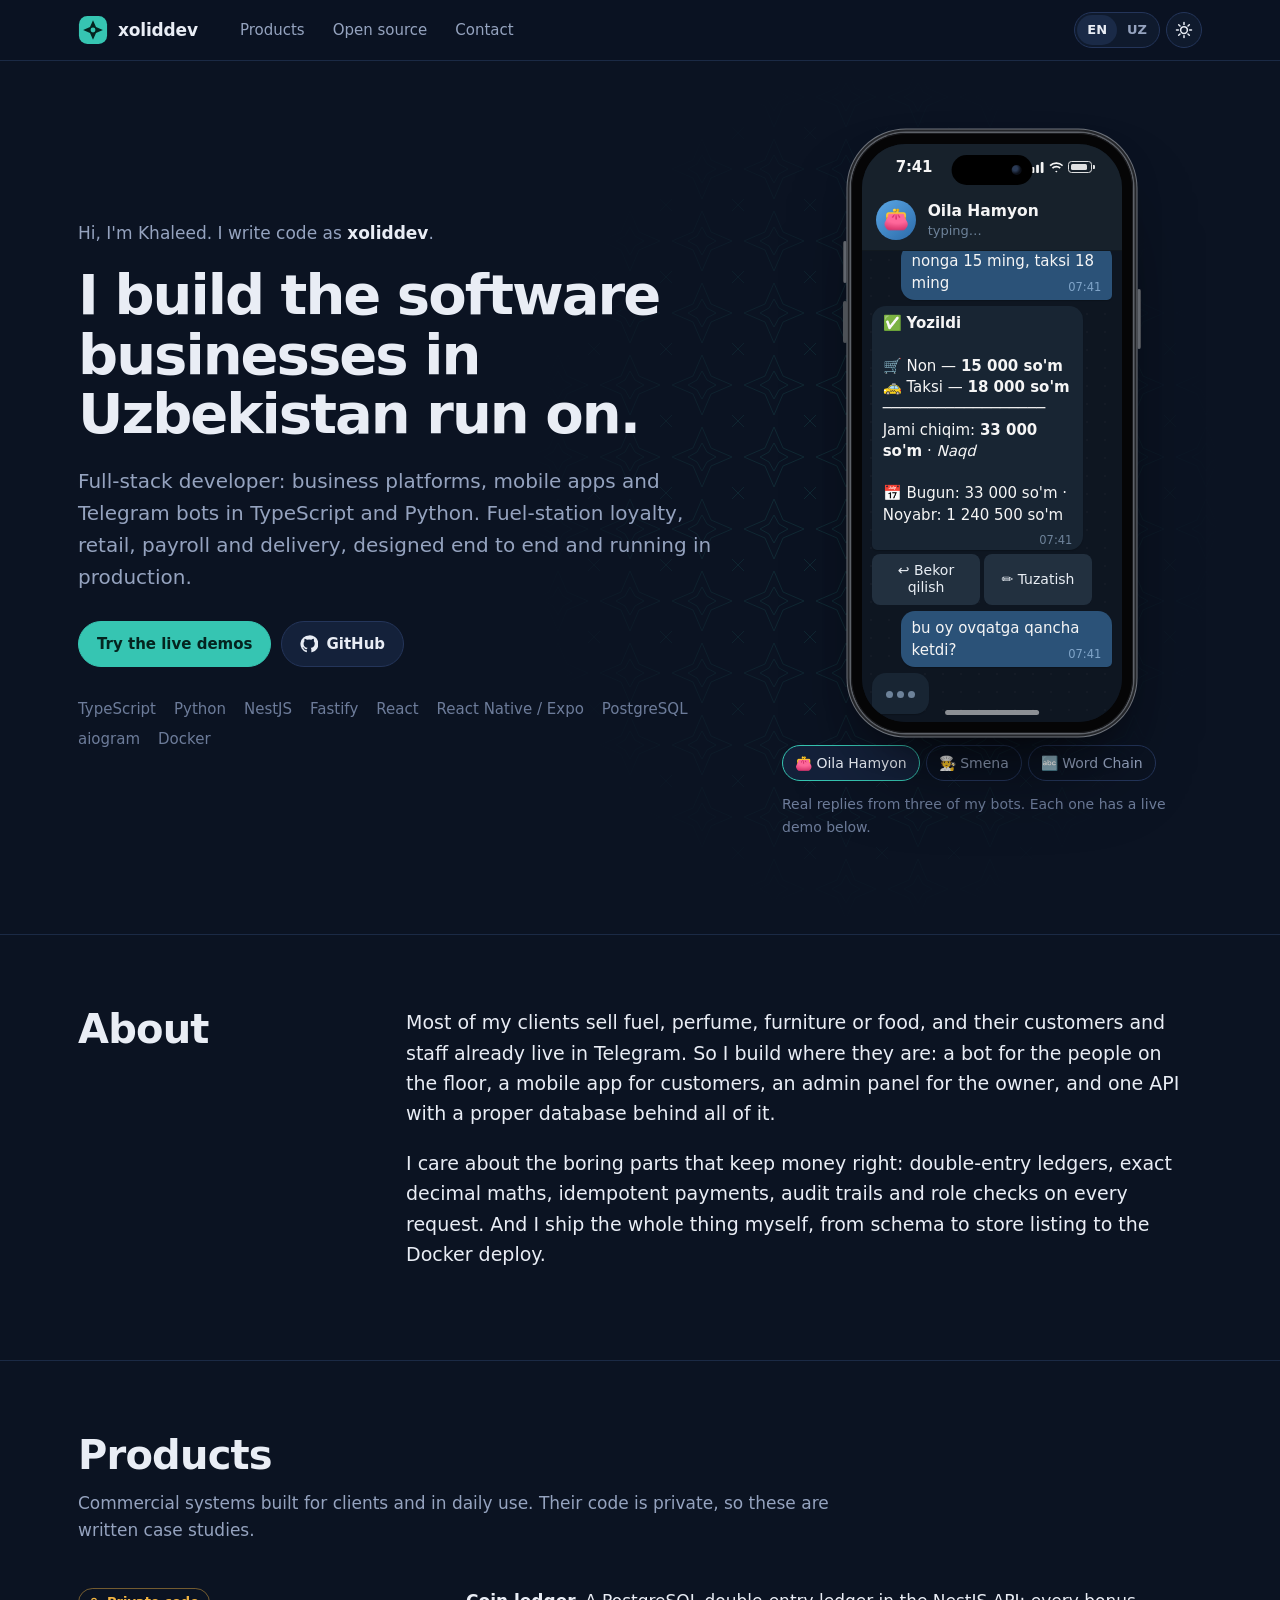
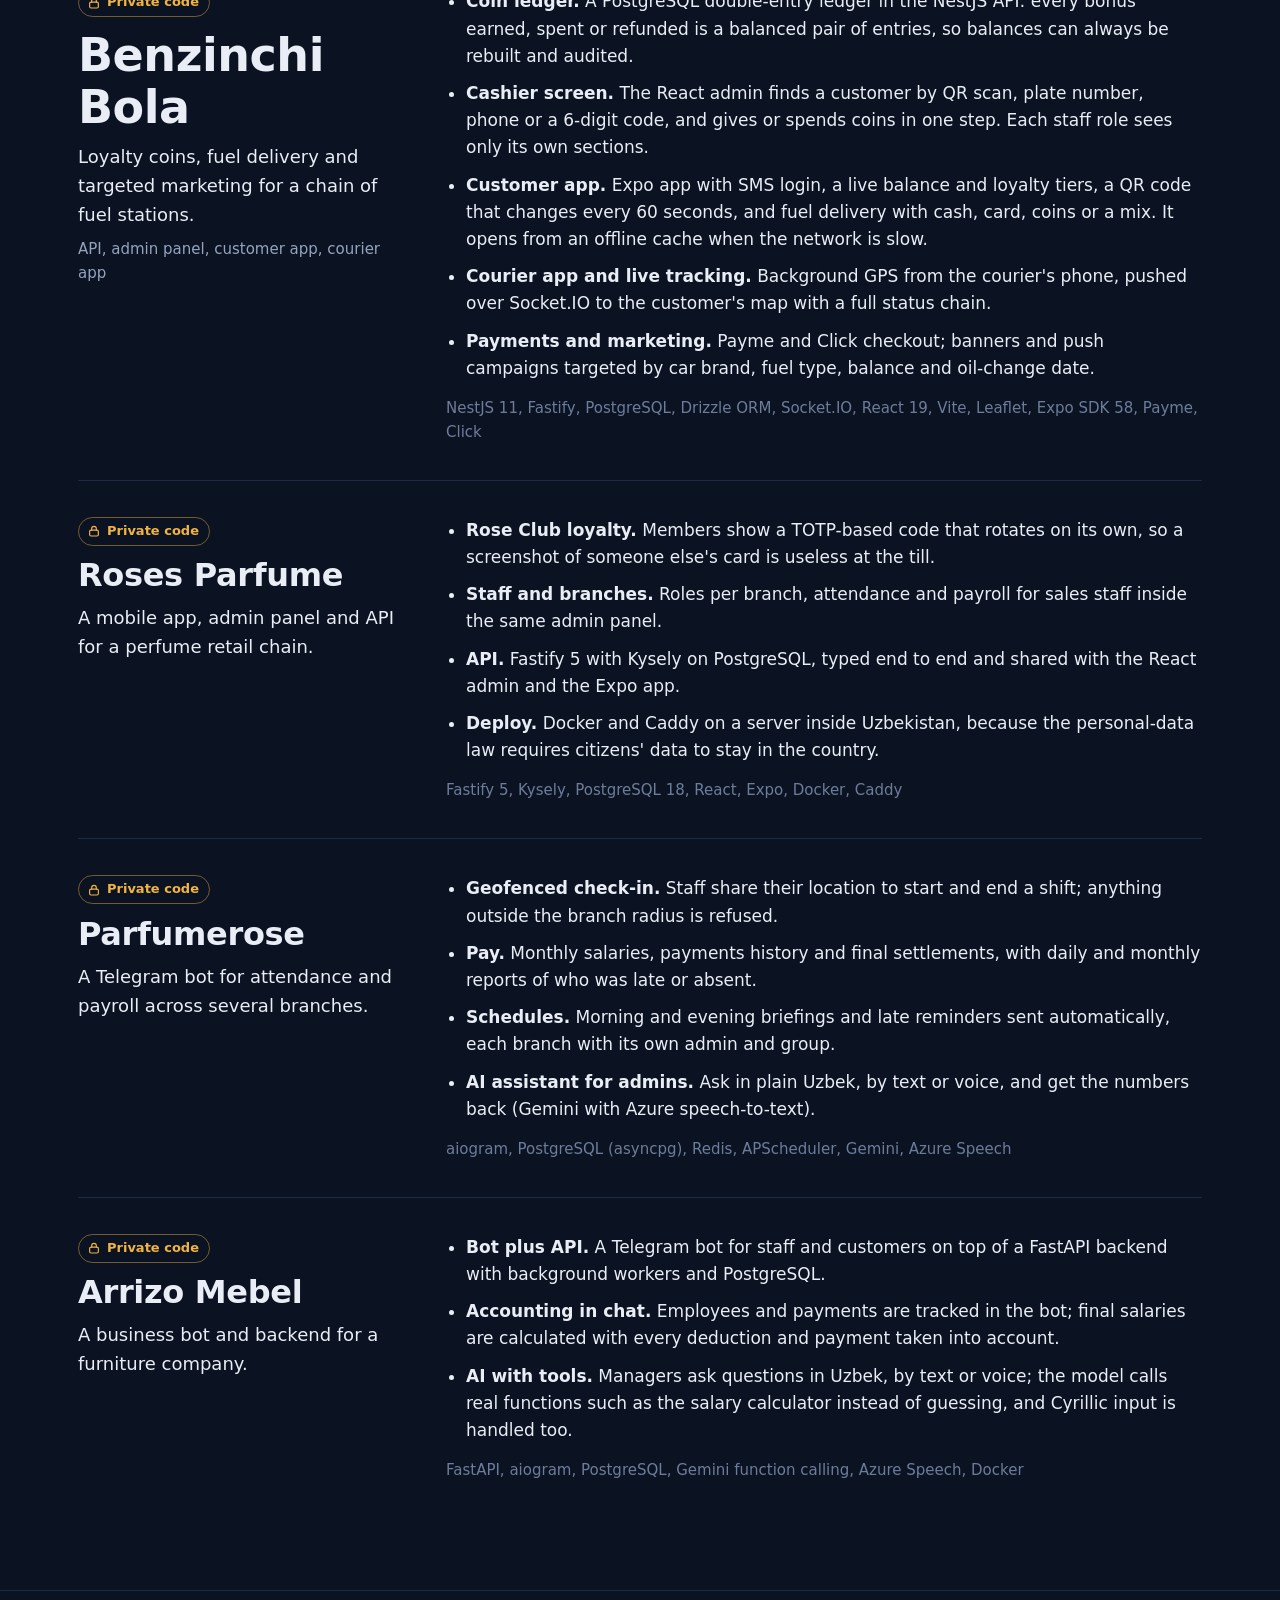
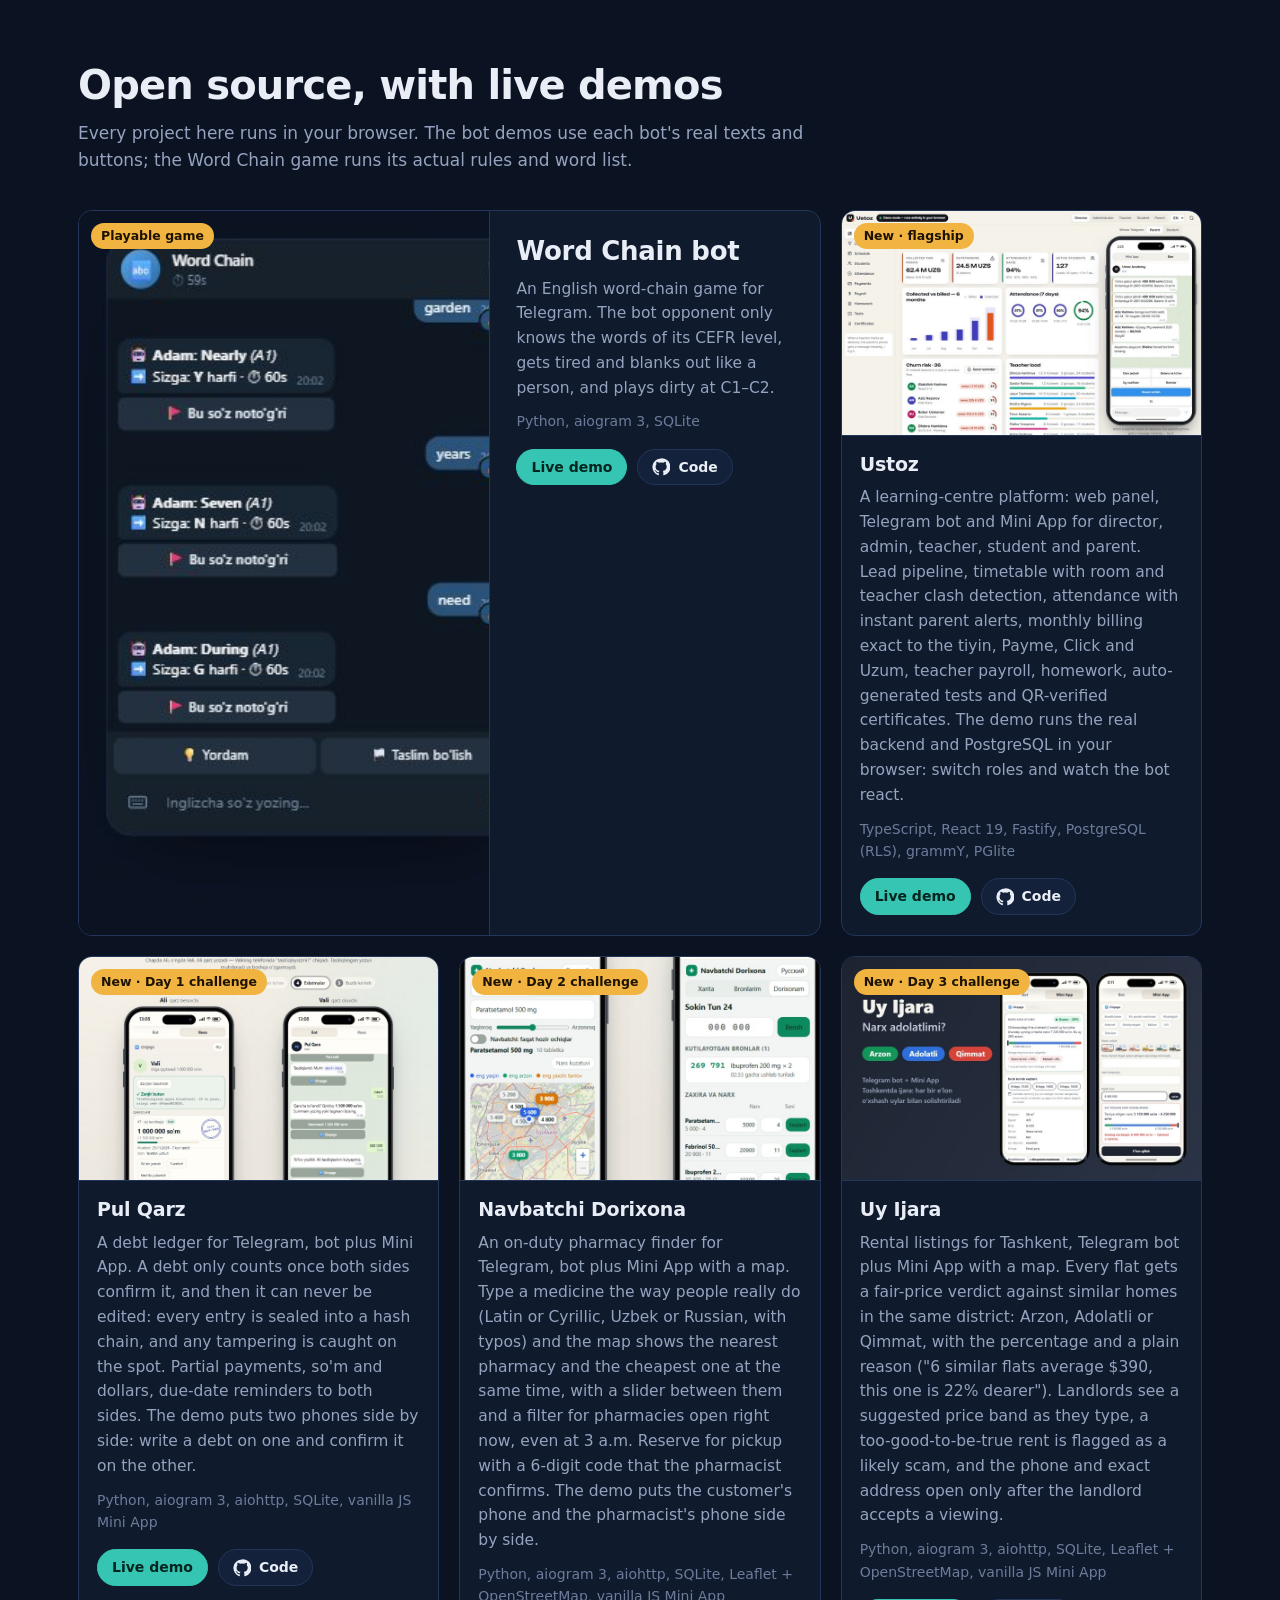
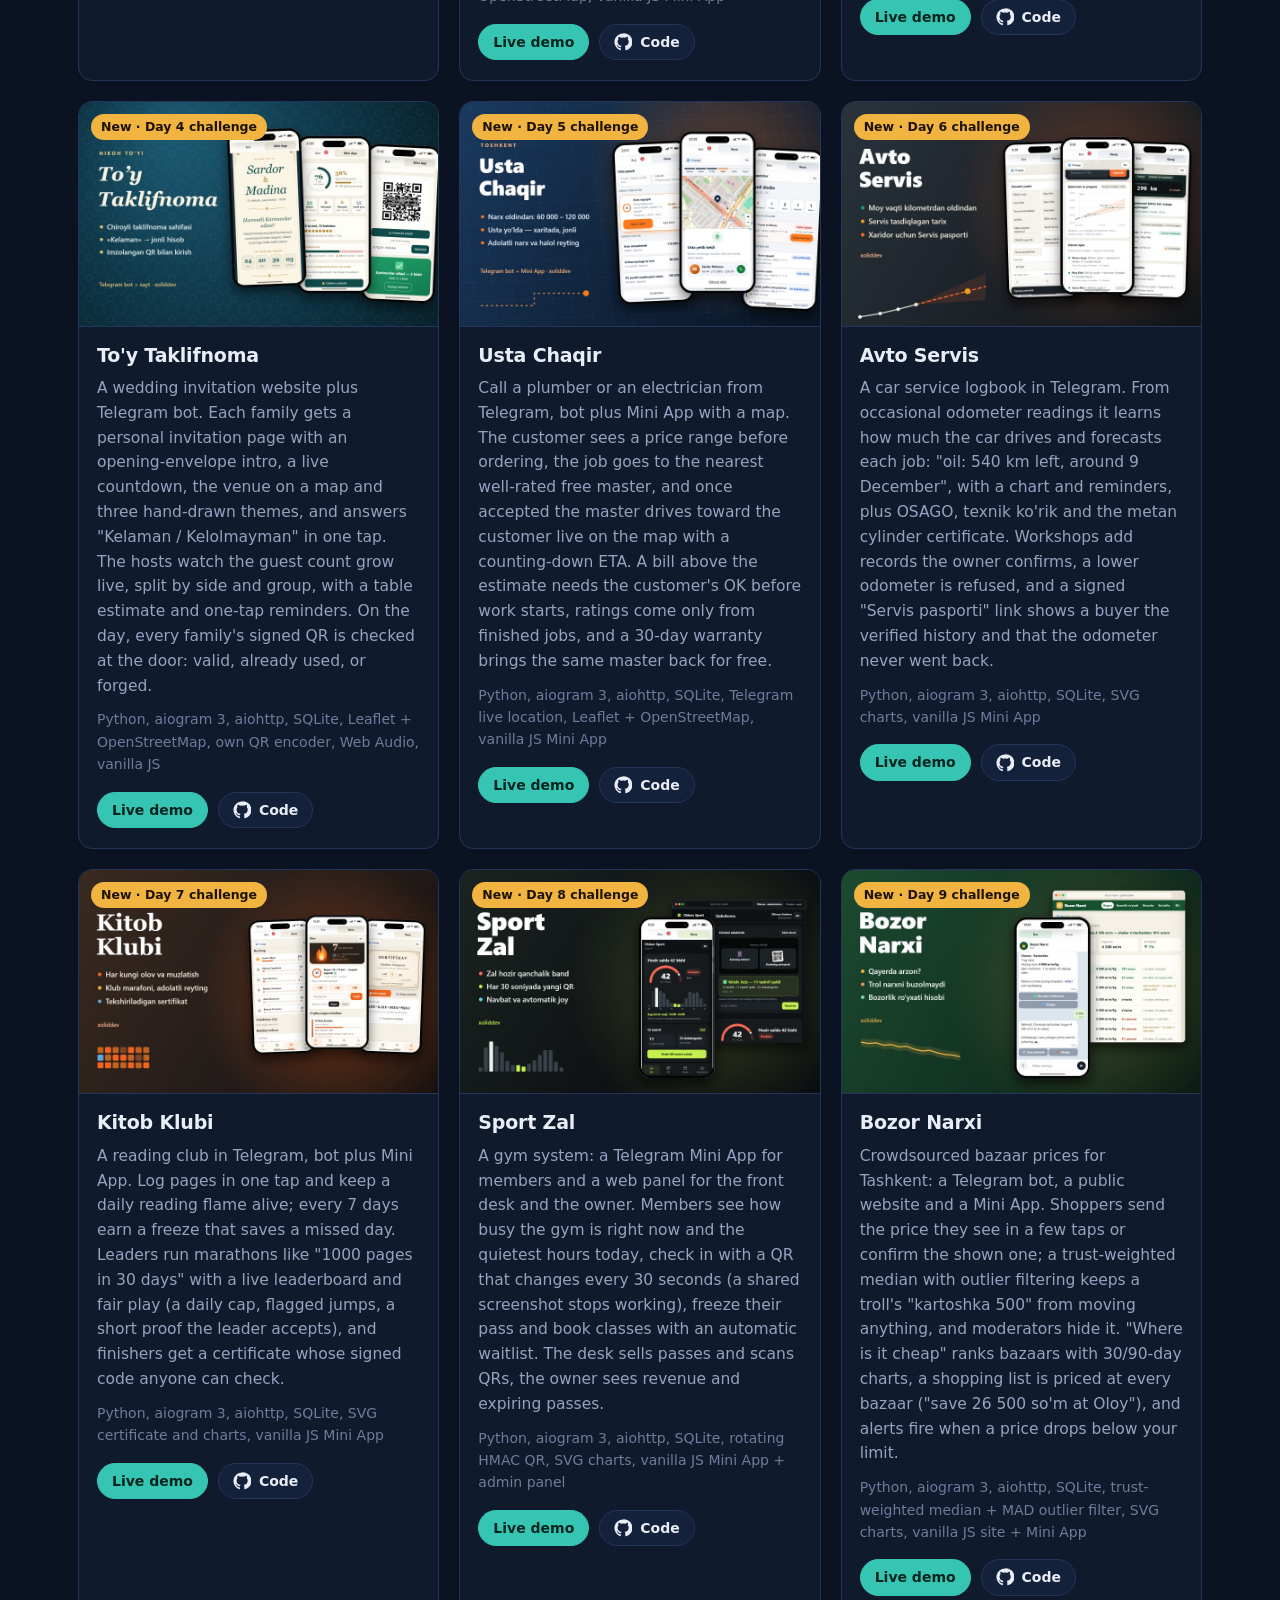
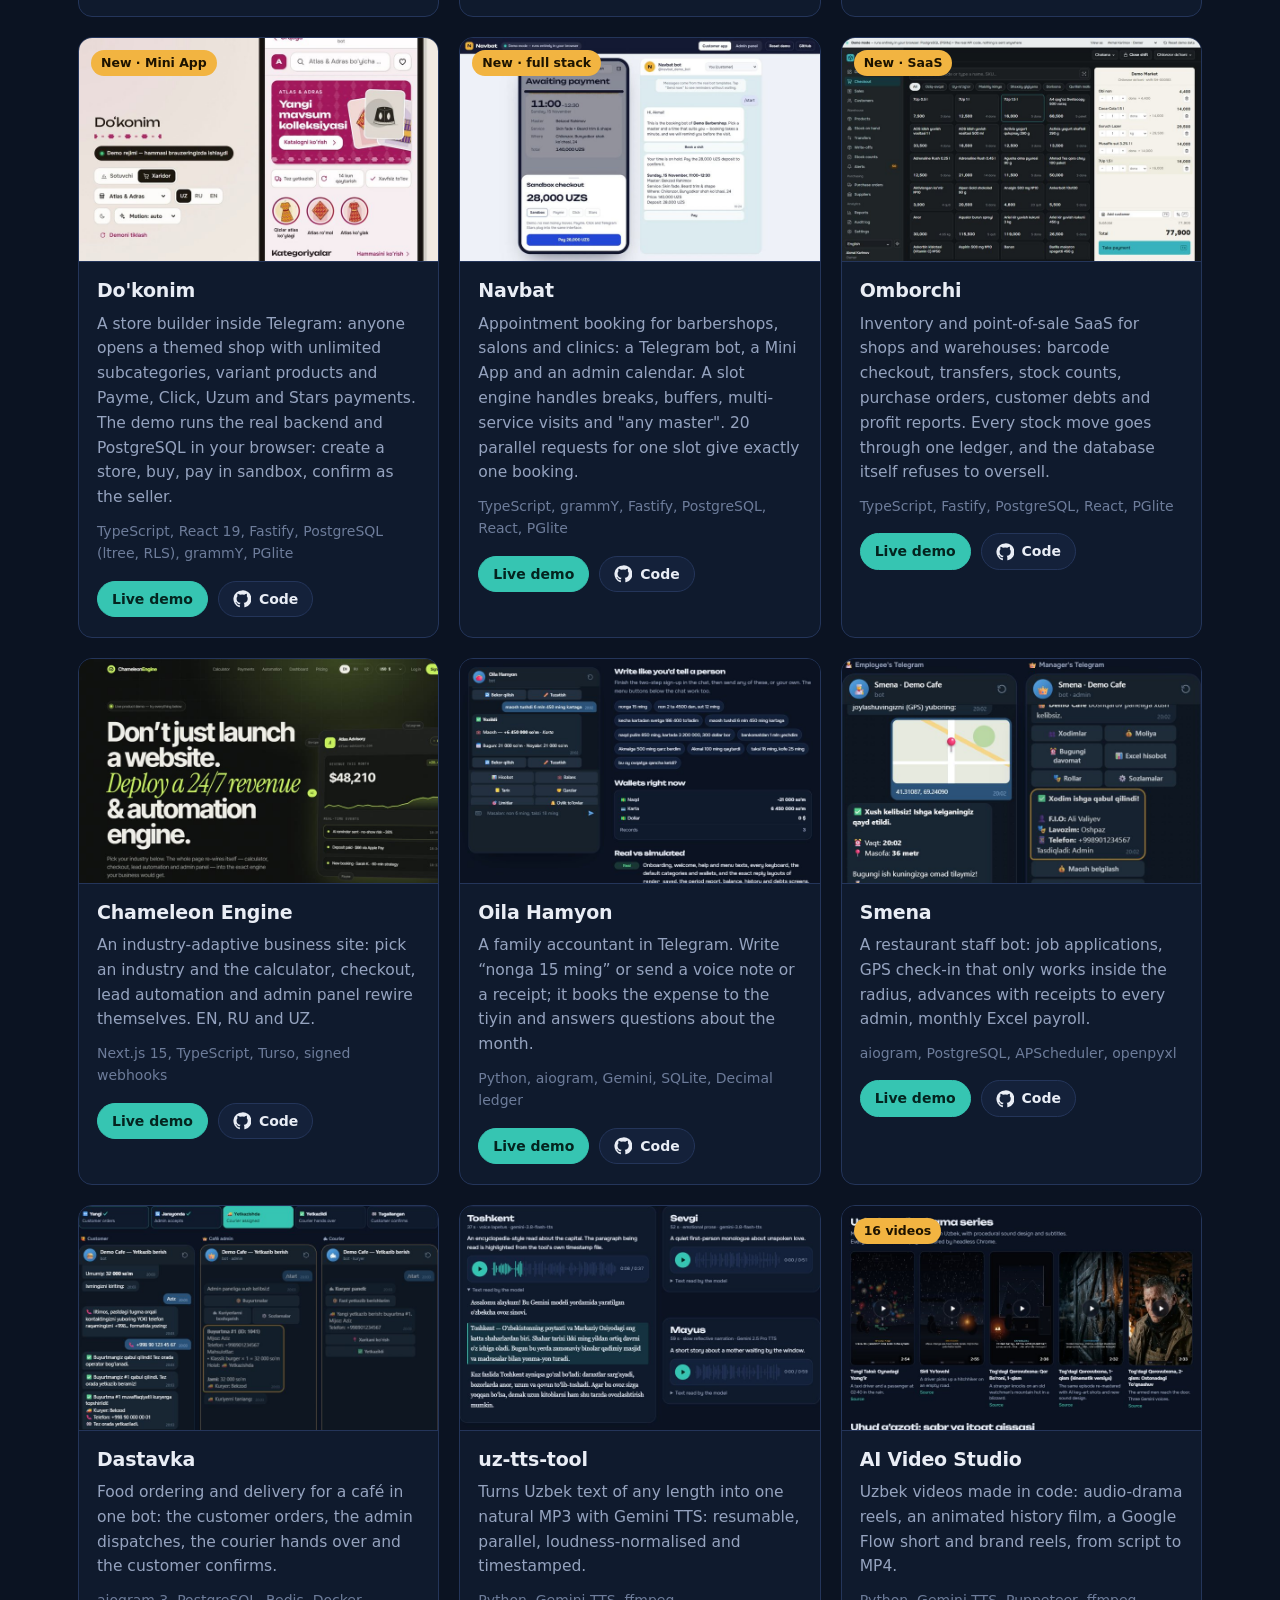
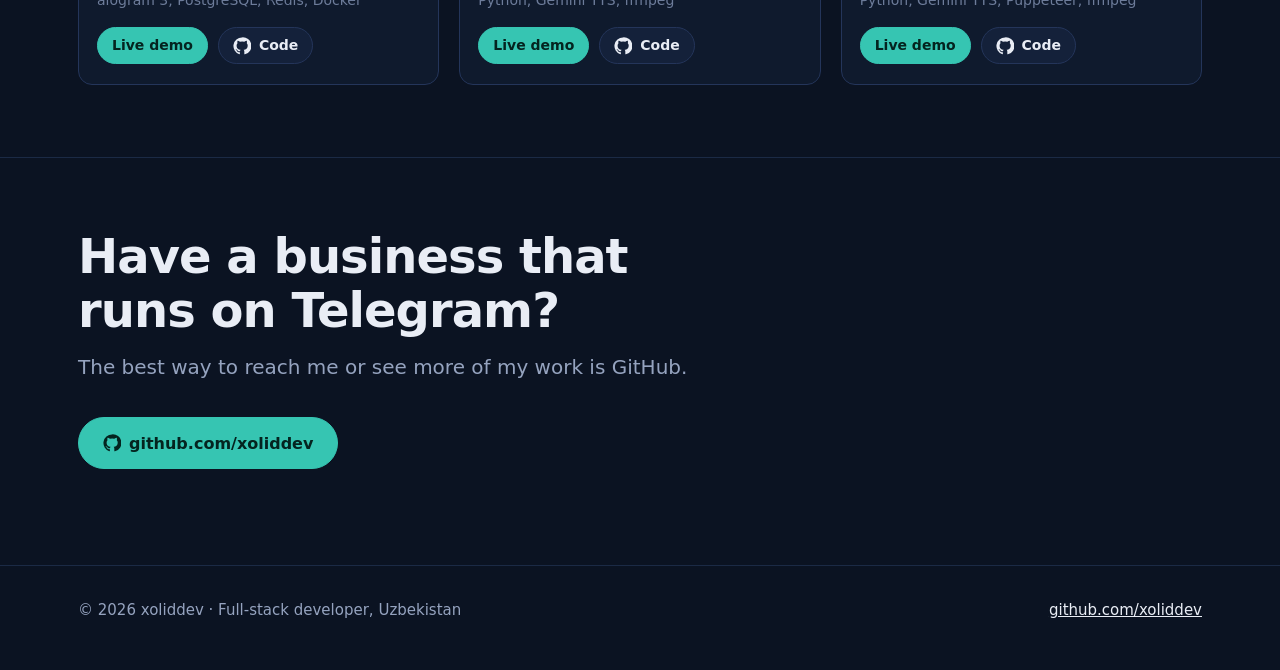
==== index.html @ 8c8c7194 "Bozor Narxi — day 9 challenge: crowdsourced bazaar prices (bot + site + Mini App) Co-Authored-By: Cl" ====
<!doctype html>
<html lang="en" data-lang="en" data-theme="dark">
<head>
<meta charset="utf-8">
<meta http-equiv="Content-Security-Policy" content="default-src 'self'; script-src 'self' 'sha256-1BjWEBbqdWYwFbc3ZFnvUBSpL6ZNXX2LKuw4dYl3n48='; style-src 'self' 'unsafe-inline' https://fonts.googleapis.com; font-src 'self' https://fonts.gstatic.com; img-src 'self' data:; media-src 'self'; connect-src 'self'; object-src 'none'; frame-src 'none'; base-uri 'self'; form-action 'self'">
<meta name="viewport" content="width=device-width, initial-scale=1">
<title>xoliddev: full-stack developer, business platforms, apps and Telegram bots</title>
<meta name="x-title-en" content="xoliddev: full-stack developer, business platforms, apps and Telegram bots">
<meta name="x-title-uz" content="xoliddev: full-stack dasturchi, biznes platformalar, ilovalar va Telegram botlar">
<meta name="description" content="Portfolio of xoliddev, a full-stack developer from Uzbekistan: business platforms, mobile apps and Telegram bots in TypeScript and Python. Case studies and live demos you can try in the browser.">
<meta name="theme-color" content="#0b1322">
<link rel="canonical" href="https://xoliddev.github.io/">
<meta property="og:type" content="website">
<meta property="og:site_name" content="xoliddev">
<meta property="og:title" content="xoliddev: business platforms, mobile apps and Telegram bots">
<meta property="og:description" content="Full-stack developer from Uzbekistan. Case studies and live demos you can try in the browser.">
<meta property="og:url" content="https://xoliddev.github.io/">
<meta property="og:image" content="https://xoliddev.github.io/assets/img/og.png">
<meta property="og:image:width" content="1200">
<meta property="og:image:height" content="630">
<meta name="twitter:card" content="summary_large_image">
<meta name="twitter:title" content="xoliddev: business platforms, mobile apps and Telegram bots">
<meta name="twitter:description" content="Full-stack developer from Uzbekistan. Case studies and live demos you can try in the browser.">
<meta name="twitter:image" content="https://xoliddev.github.io/assets/img/og.png">
<link rel="icon" href="favicon.svg" type="image/svg+xml">
<link rel="preconnect" href="https://fonts.googleapis.com">
<link rel="preconnect" href="https://fonts.gstatic.com" crossorigin>
<link rel="stylesheet" href="https://fonts.googleapis.com/css2?family=Onest:wght@400;500;600;700&family=Unbounded:wght@500;600;700&family=JetBrains+Mono:wght@400;500&display=swap">
<link rel="stylesheet" href="assets/css/site.css">
<link rel="stylesheet" href="assets/css/tg.css">
<link rel="stylesheet" href="assets/css/home.css">
<script>(function(){var d=document.documentElement,g=function(k){try{return localStorage.getItem(k)}catch(e){return null}};d.dataset.lang=g('lang')||((navigator.language||'').toLowerCase().indexOf('uz')===0?'uz':'en');d.dataset.theme=g('theme')||'dark';})();</script>
<script type="application/ld+json">{"@context":"https://schema.org","@type":"Person","name":"xoliddev","alternateName":"khaleed","url":"https://xoliddev.github.io/","jobTitle":"Full-stack developer","sameAs":["https://github.com/xoliddev"],"knowsAbout":["TypeScript","Python","NestJS","React Native","Telegram bots"]}</script>
</head>
<body data-root="./">
<header class="site-head"></header>
<main id="main">

  <section class="hero wrap">
    <div class="hero-copy">
      <p class="hello"><span class="l-en">Hi, I'm Khaleed. I write code as <b>xoliddev</b>.</span><span class="l-uz">Salom, men Xolid. Kodni <b>xoliddev</b> nomi bilan yozaman.</span></p>
      <h1><span class="l-en">I build the software businesses in Uzbekistan run on.</span><span class="l-uz">O'zbekistondagi bizneslar ishlaydigan dasturlarni yarataman.</span></h1>
      <p class="lede l-en">Full-stack developer: business platforms, mobile apps and Telegram bots in TypeScript and Python. Fuel-station loyalty, retail, payroll and delivery, designed end to end and running in production.</p>
      <p class="lede l-uz">Full-stack dasturchi: TypeScript va Python'da biznes platformalar, mobil ilovalar va Telegram botlar. Yoqilg'i shoxobchalari sodiqlik tizimi, chakana savdo, maosh va yetkazib berish, boshidan oxirigacha loyihalangan va productionda ishlaydi.</p>
      <div class="btn-row">
        <a class="btn btn-primary" href="#open-source"><span class="l-en">Try the live demos</span><span class="l-uz">Jonli demolarni sinash</span></a>
        <a class="btn" href="https://github.com/xoliddev" rel="me noopener"><svg viewBox="0 0 24 24" fill="currentColor" aria-hidden="true"><path d="M12 .5a11.5 11.5 0 0 0-3.6 22.4c.6.1.8-.3.8-.6v-2c-3.2.7-3.9-1.5-3.9-1.5-.5-1.3-1.3-1.7-1.3-1.7-1-.7.1-.7.1-.7 1.2.1 1.8 1.2 1.8 1.2 1 1.8 2.8 1.3 3.5 1 .1-.8.4-1.3.7-1.6-2.6-.3-5.3-1.3-5.3-5.7 0-1.3.5-2.3 1.2-3.1-.1-.3-.5-1.5.1-3.1 0 0 1-.3 3.2 1.2a11 11 0 0 1 5.8 0c2.2-1.5 3.2-1.2 3.2-1.2.6 1.6.2 2.8.1 3.1.8.8 1.2 1.9 1.2 3.1 0 4.4-2.7 5.4-5.3 5.7.4.4.8 1.1.8 2.2v3.3c0 .3.2.7.8.6A11.5 11.5 0 0 0 12 .5z"/></svg>GitHub</a>
      </div>
      <ul class="stack" aria-label="Main stack">
        <li>TypeScript</li><li>Python</li><li>NestJS</li><li>Fastify</li><li>React</li><li>React Native / Expo</li><li>PostgreSQL</li><li>aiogram</li><li>Docker</li>
      </ul>
    </div>
    <div class="hero-demo">
      <div id="hero-chat" aria-label="Replies from three of my Telegram bots"></div>
      <div class="scene-tabs" role="group" aria-label="Bots">
        <button type="button" data-scene="0">👛 Oila Hamyon</button>
        <button type="button" data-scene="1">🧑‍🍳 Smena</button>
        <button type="button" data-scene="2">🔤 Word Chain</button>
      </div>
      <p class="hero-note"><span class="l-en">Real replies from three of my bots. Each one has a live demo below.</span><span class="l-uz">Uchta botimning haqiqiy javoblari. Har birining jonli demosi quyida.</span></p>
    </div>
  </section>

  <section class="section" id="about">
    <div class="wrap about">
      <h2><span class="l-en">About</span><span class="l-uz">Men haqimda</span></h2>
      <div class="about-body">
        <p class="l-en">Most of my clients sell fuel, perfume, furniture or food, and their customers and staff already live in Telegram. So I build where they are: a bot for the people on the floor, a mobile app for customers, an admin panel for the owner, and one API with a proper database behind all of it.</p>
        <p class="l-uz">Mijozlarimning aksariyati yoqilg'i, atir, mebel yoki ovqat sotadi, ularning xaridor va xodimlari esa allaqachon Telegram'da. Shuning uchun men ular bor joyda quraman: ishchilar uchun bot, xaridorlar uchun mobil ilova, egasi uchun admin panel va hammasining ortida to'g'ri ma'lumotlar bazasiga ega bitta API.</p>
        <p class="l-en">I care about the boring parts that keep money right: double-entry ledgers, exact decimal maths, idempotent payments, audit trails and role checks on every request. And I ship the whole thing myself, from schema to store listing to the Docker deploy.</p>
        <p class="l-uz">Pulni to'g'ri saqlaydigan “zerikarli” qismlarga e'tibor beraman: ikki tomonlama yozuvli hisob, aniq o'nlik hisob-kitob, takrorlanmaydigan to'lovlar, audit izi va har bir so'rovda rol tekshiruvi. Hammasini o'zim yetkazaman: sxemadan do'kon sahifasigacha va Docker deploygacha.</p>
      </div>
    </div>
  </section>

  <section class="section" id="products">
    <div class="wrap">
      <div class="section-head">
        <h2><span class="l-en">Products</span><span class="l-uz">Mahsulotlar</span></h2>
        <p class="l-en">Commercial systems built for clients and in daily use. Their code is private, so these are written case studies.</p>
        <p class="l-uz">Mijozlar uchun qurilgan va har kuni ishlatiladigan tijorat tizimlari. Kodi yopiq, shuning uchun bular yozma keys-stadilar.</p>
      </div>

      <article class="case case-lead">
        <div class="case-side">
          <span class="lock"><svg viewBox="0 0 24 24" fill="none" stroke="currentColor" stroke-width="2" stroke-linecap="round"><rect x="4.5" y="10.5" width="15" height="10" rx="2.5"/><path d="M8 10.5V8a4 4 0 0 1 8 0v2.5"/></svg><span class="l-en">Private code</span><span class="l-uz">Yopiq kod</span></span>
          <h3>Benzinchi Bola</h3>
          <p class="case-pitch l-en">Loyalty coins, fuel delivery and targeted marketing for a chain of fuel stations.</p>
          <p class="case-pitch l-uz">Yoqilg'i shoxobchalari tarmog'i uchun bonus coinlar, yoqilg'ini yetkazib berish va maqsadli marketing.</p>
          <p class="case-parts"><span class="l-en">API, admin panel, customer app, courier app</span><span class="l-uz">API, admin panel, mijoz ilovasi, kuryer ilovasi</span></p>
        </div>
        <div class="case-body">
          <ul class="l-en">
            <li><b>Coin ledger.</b> A PostgreSQL double-entry ledger in the NestJS API: every bonus earned, spent or refunded is a balanced pair of entries, so balances can always be rebuilt and audited.</li>
            <li><b>Cashier screen.</b> The React admin finds a customer by QR scan, plate number, phone or a 6-digit code, and gives or spends coins in one step. Each staff role sees only its own sections.</li>
            <li><b>Customer app.</b> Expo app with SMS login, a live balance and loyalty tiers, a QR code that changes every 60 seconds, and fuel delivery with cash, card, coins or a mix. It opens from an offline cache when the network is slow.</li>
            <li><b>Courier app and live tracking.</b> Background GPS from the courier's phone, pushed over Socket.IO to the customer's map with a full status chain.</li>
            <li><b>Payments and marketing.</b> Payme and Click checkout; banners and push campaigns targeted by car brand, fuel type, balance and oil-change date.</li>
          </ul>
          <ul class="l-uz">
            <li><b>Coin hisobi.</b> NestJS API ichida PostgreSQL ikki tomonlama yozuvli hisob: har bir olingan, sarflangan yoki qaytarilgan bonus muvozanatli juft yozuv, shuning uchun qoldiqni har doim qayta tiklash va tekshirish mumkin.</li>
            <li><b>Kassa ekrani.</b> React admin xaridorni QR, avtoraqam, telefon yoki 6 xonali kod bo'yicha topadi va bonusni bir amalda beradi yoki yechadi. Har bir rol faqat o'z bo'limlarini ko'radi.</li>
            <li><b>Mijoz ilovasi.</b> Expo ilova: SMS orqali kirish, jonli balans va sodiqlik darajalari, har 60 soniyada yangilanadigan QR kod, naqd, karta, bonus yoki aralash to'lov bilan yoqilg'i yetkazish. Internet sekin bo'lsa oflayn keshdan ochiladi.</li>
            <li><b>Kuryer ilovasi va jonli kuzatuv.</b> Kuryer telefonidan fondagi GPS Socket.IO orqali xaridor xaritasiga uzatiladi, holatlar zanjiri bilan.</li>
            <li><b>To'lov va marketing.</b> Payme va Click; mashina markasi, yoqilg'i turi, balans va moy almashtirish sanasi bo'yicha bannerlar va push kampaniyalar.</li>
          </ul>
          <p class="case-stack">NestJS 11, Fastify, PostgreSQL, Drizzle ORM, Socket.IO, React 19, Vite, Leaflet, Expo SDK 58, Payme, Click</p>
        </div>
      </article>

      <article class="case">
        <div class="case-side">
          <span class="lock"><svg viewBox="0 0 24 24" fill="none" stroke="currentColor" stroke-width="2" stroke-linecap="round"><rect x="4.5" y="10.5" width="15" height="10" rx="2.5"/><path d="M8 10.5V8a4 4 0 0 1 8 0v2.5"/></svg><span class="l-en">Private code</span><span class="l-uz">Yopiq kod</span></span>
          <h3>Roses Parfume</h3>
          <p class="case-pitch l-en">A mobile app, admin panel and API for a perfume retail chain.</p>
          <p class="case-pitch l-uz">Atir do'konlari tarmog'i uchun mobil ilova, admin panel va API.</p>
        </div>
        <div class="case-body">
          <ul class="l-en">
            <li><b>Rose Club loyalty.</b> Members show a TOTP-based code that rotates on its own, so a screenshot of someone else's card is useless at the till.</li>
            <li><b>Staff and branches.</b> Roles per branch, attendance and payroll for sales staff inside the same admin panel.</li>
            <li><b>API.</b> Fastify 5 with Kysely on PostgreSQL, typed end to end and shared with the React admin and the Expo app.</li>
            <li><b>Deploy.</b> Docker and Caddy on a server inside Uzbekistan, because the personal-data law requires citizens' data to stay in the country.</li>
          </ul>
          <ul class="l-uz">
            <li><b>Rose Club sodiqlik tizimi.</b> A'zolar o'zi yangilanib turadigan TOTP kodni ko'rsatadi, shuning uchun birovning kartasi skrinshoti kassada ishlamaydi.</li>
            <li><b>Xodimlar va filiallar.</b> Har bir filial uchun rollar, sotuvchilar davomati va maoshi o'sha admin panelda.</li>
            <li><b>API.</b> PostgreSQL ustida Kysely bilan Fastify 5, boshidan oxirigacha tiplangan, React admin va Expo ilova bilan umumiy.</li>
            <li><b>Deploy.</b> O'zbekiston ichidagi serverda Docker va Caddy, chunki shaxsiy ma'lumotlar qonuni fuqarolar ma'lumotini mamlakatda saqlashni talab qiladi.</li>
          </ul>
          <p class="case-stack">Fastify 5, Kysely, PostgreSQL 18, React, Expo, Docker, Caddy</p>
        </div>
      </article>

      <article class="case">
        <div class="case-side">
          <span class="lock"><svg viewBox="0 0 24 24" fill="none" stroke="currentColor" stroke-width="2" stroke-linecap="round"><rect x="4.5" y="10.5" width="15" height="10" rx="2.5"/><path d="M8 10.5V8a4 4 0 0 1 8 0v2.5"/></svg><span class="l-en">Private code</span><span class="l-uz">Yopiq kod</span></span>
          <h3>Parfumerose</h3>
          <p class="case-pitch l-en">A Telegram bot for attendance and payroll across several branches.</p>
          <p class="case-pitch l-uz">Bir nechta filial bo'yicha davomat va maosh uchun Telegram bot.</p>
        </div>
        <div class="case-body">
          <ul class="l-en">
            <li><b>Geofenced check-in.</b> Staff share their location to start and end a shift; anything outside the branch radius is refused.</li>
            <li><b>Pay.</b> Monthly salaries, payments history and final settlements, with daily and monthly reports of who was late or absent.</li>
            <li><b>Schedules.</b> Morning and evening briefings and late reminders sent automatically, each branch with its own admin and group.</li>
            <li><b>AI assistant for admins.</b> Ask in plain Uzbek, by text or voice, and get the numbers back (Gemini with Azure speech-to-text).</li>
          </ul>
          <ul class="l-uz">
            <li><b>Geofence bilan kelish.</b> Xodim smenani boshlash va tugatish uchun joylashuvini yuboradi; filial radiusidan tashqarisi qabul qilinmaydi.</li>
            <li><b>Maosh.</b> Oylik maosh, to'lovlar tarixi va yakuniy hisob-kitob, kech qolgan va kelmaganlar bo'yicha kunlik va oylik hisobotlar.</li>
            <li><b>Jadvallar.</b> Ertalabki va kechki brifing, kechikish eslatmalari avtomatik; har filialning o'z admini va guruhi.</li>
            <li><b>Adminlar uchun AI yordamchi.</b> Oddiy o'zbek tilida, matn yoki ovoz bilan so'raysiz va raqamlarni olasiz (Gemini va Azure nutqni matnga o'girish).</li>
          </ul>
          <p class="case-stack">aiogram, PostgreSQL (asyncpg), Redis, APScheduler, Gemini, Azure Speech</p>
        </div>
      </article>

      <article class="case">
        <div class="case-side">
          <span class="lock"><svg viewBox="0 0 24 24" fill="none" stroke="currentColor" stroke-width="2" stroke-linecap="round"><rect x="4.5" y="10.5" width="15" height="10" rx="2.5"/><path d="M8 10.5V8a4 4 0 0 1 8 0v2.5"/></svg><span class="l-en">Private code</span><span class="l-uz">Yopiq kod</span></span>
          <h3>Arrizo Mebel</h3>
          <p class="case-pitch l-en">A business bot and backend for a furniture company.</p>
          <p class="case-pitch l-uz">Mebel kompaniyasi uchun biznes bot va backend.</p>
        </div>
        <div class="case-body">
          <ul class="l-en">
            <li><b>Bot plus API.</b> A Telegram bot for staff and customers on top of a FastAPI backend with background workers and PostgreSQL.</li>
            <li><b>Accounting in chat.</b> Employees and payments are tracked in the bot; final salaries are calculated with every deduction and payment taken into account.</li>
            <li><b>AI with tools.</b> Managers ask questions in Uzbek, by text or voice; the model calls real functions such as the salary calculator instead of guessing, and Cyrillic input is handled too.</li>
          </ul>
          <ul class="l-uz">
            <li><b>Bot va API.</b> FastAPI backend, fon ishchilari va PostgreSQL ustidagi xodimlar va mijozlar uchun Telegram bot.</li>
            <li><b>Chat ichida buxgalteriya.</b> Xodimlar va to'lovlar botda yuritiladi; yakuniy maosh barcha chegirma va to'lovlar hisobga olinib hisoblanadi.</li>
            <li><b>Vositali AI.</b> Rahbar o'zbekcha, matn yoki ovoz bilan so'raydi; model taxmin qilmaydi, maosh kalkulyatori kabi haqiqiy funksiyalarni chaqiradi, kirill yozuvini ham tushunadi.</li>
          </ul>
          <p class="case-stack">FastAPI, aiogram, PostgreSQL, Gemini function calling, Azure Speech, Docker</p>
        </div>
      </article>
    </div>
  </section>

  <section class="section" id="open-source">
    <div class="wrap">
      <div class="section-head">
        <h2><span class="l-en">Open source, with live demos</span><span class="l-uz">Ochiq kod va jonli demolar</span></h2>
        <p class="l-en">Every project here runs in your browser. The bot demos use each bot's real texts and buttons; the Word Chain game runs its actual rules and word list.</p>
        <p class="l-uz">Bu yerdagi har bir loyiha brauzeringizda ishlaydi. Bot demolarida har bir botning haqiqiy matn va tugmalari ishlatilgan; Word Chain o'yini esa o'zining haqiqiy qoidalari va so'zlar ro'yxati bilan ishlaydi.</p>
      </div>
      <div class="grid" id="projects">
        <article class="proj proj-lead">
          <a class="proj-thumb" href="demos/wordchain-bot/" tabindex="-1" aria-hidden="true"><img src="assets/img/thumbs/wordchain-bot.jpg" alt="" loading="lazy" width="800" height="500"><span class="badge-play"><span class="l-en">Playable game</span><span class="l-uz">O'ynasa bo'ladi</span></span></a>
          <div class="proj-body">
            <h3><a href="demos/wordchain-bot/">Word Chain bot</a></h3>
            <p class="l-en">An English word-chain game for Telegram. The bot opponent only knows the words of its CEFR level, gets tired and blanks out like a person, and plays dirty at C1–C2.</p><p class="l-uz">Telegram uchun inglizcha so'z zanjiri o'yini. Bot-raqib faqat o'z CEFR darajasidagi so'zlarni biladi, odamdek charchaydi va adashadi, C1–C2 da esa ataylab qiyin harf qoldiradi.</p>
            <p class="proj-tech">Python, aiogram 3, SQLite</p>
            <div class="btn-row">
              <a class="btn btn-primary btn-small" href="demos/wordchain-bot/"><span class="l-en">Live demo</span><span class="l-uz">Jonli demo</span></a>
              <a class="btn btn-small" href="https://github.com/xoliddev/wordchain-bot" target="_blank" rel="noopener"><svg viewBox="0 0 24 24" fill="currentColor" aria-hidden="true"><path d="M12 .5a11.5 11.5 0 0 0-3.6 22.4c.6.1.8-.3.8-.6v-2c-3.2.7-3.9-1.5-3.9-1.5-.5-1.3-1.3-1.7-1.3-1.7-1-.7.1-.7.1-.7 1.2.1 1.8 1.2 1.8 1.2 1 1.8 2.8 1.3 3.5 1 .1-.8.4-1.3.7-1.6-2.6-.3-5.3-1.3-5.3-5.7 0-1.3.5-2.3 1.2-3.1-.1-.3-.5-1.5.1-3.1 0 0 1-.3 3.2 1.2a11 11 0 0 1 5.8 0c2.2-1.5 3.2-1.2 3.2-1.2.6 1.6.2 2.8.1 3.1.8.8 1.2 1.9 1.2 3.1 0 4.4-2.7 5.4-5.3 5.7.4.4.8 1.1.8 2.2v3.3c0 .3.2.7.8.6A11.5 11.5 0 0 0 12 .5z"/></svg><span class="l-en">Code</span><span class="l-uz">Kod</span></a>
            </div>
          </div>
        </article>
        <article class="proj">
          <a class="proj-thumb" href="/ustoz/" tabindex="-1" aria-hidden="true"><img src="assets/img/thumbs/ustoz.jpg" alt="" loading="lazy" width="800" height="500"><span class="badge-play"><span class="l-en">New · flagship</span><span class="l-uz">Yangi · flagman</span></span></a>
          <div class="proj-body">
            <h3><a href="/ustoz/">Ustoz</a></h3>
            <p class="l-en">A learning-centre platform: web panel, Telegram bot and Mini App for director, admin, teacher, student and parent. Lead pipeline, timetable with room and teacher clash detection, attendance with instant parent alerts, monthly billing exact to the tiyin, Payme, Click and Uzum, teacher payroll, homework, auto-generated tests and QR-verified certificates. The demo runs the real backend and PostgreSQL in your browser: switch roles and watch the bot react.</p><p class="l-uz">O'quv markazi platformasi: direktor, administrator, o'qituvchi, o'quvchi va ota-ona uchun web panel, Telegram bot va Mini App. Lidlar voronkasi, xona va o'qituvchi to'qnashuvini sezadigan jadval, ota-onaga darhol xabar beradigan davomat, tiyinigacha aniq oylik to'lovlar, Payme, Click va Uzum, o'qituvchi oyligi, uy vazifa, avtomatik testlar va QR bilan tekshiriladigan sertifikatlar. Demoda haqiqiy backend va PostgreSQL brauzeringizda ishlaydi: rolni almashtiring va bot qanday javob berishini ko'ring.</p>
            <p class="proj-tech">TypeScript, React 19, Fastify, PostgreSQL (RLS), grammY, PGlite</p>
            <div class="btn-row">
              <a class="btn btn-primary btn-small" href="/ustoz/"><span class="l-en">Live demo</span><span class="l-uz">Jonli demo</span></a>
              <a class="btn btn-small" href="https://github.com/xoliddev/ustoz" target="_blank" rel="noopener"><svg viewBox="0 0 24 24" fill="currentColor" aria-hidden="true"><path d="M12 .5a11.5 11.5 0 0 0-3.6 22.4c.6.1.8-.3.8-.6v-2c-3.2.7-3.9-1.5-3.9-1.5-.5-1.3-1.3-1.7-1.3-1.7-1-.7.1-.7.1-.7 1.2.1 1.8 1.2 1.8 1.2 1 1.8 2.8 1.3 3.5 1 .1-.8.4-1.3.7-1.6-2.6-.3-5.3-1.3-5.3-5.7 0-1.3.5-2.3 1.2-3.1-.1-.3-.5-1.5.1-3.1 0 0 1-.3 3.2 1.2a11 11 0 0 1 5.8 0c2.2-1.5 3.2-1.2 3.2-1.2.6 1.6.2 2.8.1 3.1.8.8 1.2 1.9 1.2 3.1 0 4.4-2.7 5.4-5.3 5.7.4.4.8 1.1.8 2.2v3.3c0 .3.2.7.8.6A11.5 11.5 0 0 0 12 .5z"/></svg><span class="l-en">Code</span><span class="l-uz">Kod</span></a>
            </div>
          </div>
        </article>
        <article class="proj">
          <a class="proj-thumb" href="/pul-qarz/" tabindex="-1" aria-hidden="true"><img src="assets/img/thumbs/pul-qarz.jpg" alt="" loading="lazy" width="800" height="500"><span class="badge-play"><span class="l-en">New · Day 1 challenge</span><span class="l-uz">Yangi · 1-kun chellenj</span></span></a>
          <div class="proj-body">
            <h3><a href="/pul-qarz/">Pul Qarz</a></h3>
            <p class="l-en">A debt ledger for Telegram, bot plus Mini App. A debt only counts once both sides confirm it, and then it can never be edited: every entry is sealed into a hash chain, and any tampering is caught on the spot. Partial payments, so'm and dollars, due-date reminders to both sides. The demo puts two phones side by side: write a debt on one and confirm it on the other.</p><p class="l-uz">Telegram uchun qarz daftari: bot va Mini App. Qarz faqat ikki tomon tasdiqlagach kuchga kiradi, keyin uni o'zgartirib bo'lmaydi: har yozuv muhrlanib zanjirga ulanadi, kim o'zgartirsa, darrov ushlanadi. Qisman to'lov, so'm va dollar, ikki tomonga muddat eslatmasi. Demoda ikki telefon yonma-yon: birida qarz yozing, ikkinchisida tasdiqlang.</p>
            <p class="proj-tech">Python, aiogram 3, aiohttp, SQLite, vanilla JS Mini App</p>
            <div class="btn-row">
              <a class="btn btn-primary btn-small" href="/pul-qarz/"><span class="l-en">Live demo</span><span class="l-uz">Jonli demo</span></a>
              <a class="btn btn-small" href="https://github.com/xoliddev/pul-qarz" target="_blank" rel="noopener"><svg viewBox="0 0 24 24" fill="currentColor" aria-hidden="true"><path d="M12 .5a11.5 11.5 0 0 0-3.6 22.4c.6.1.8-.3.8-.6v-2c-3.2.7-3.9-1.5-3.9-1.5-.5-1.3-1.3-1.7-1.3-1.7-1-.7.1-.7.1-.7 1.2.1 1.8 1.2 1.8 1.2 1 1.8 2.8 1.3 3.5 1 .1-.8.4-1.3.7-1.6-2.6-.3-5.3-1.3-5.3-5.7 0-1.3.5-2.3 1.2-3.1-.1-.3-.5-1.5.1-3.1 0 0 1-.3 3.2 1.2a11 11 0 0 1 5.8 0c2.2-1.5 3.2-1.2 3.2-1.2.6 1.6.2 2.8.1 3.1.8.8 1.2 1.9 1.2 3.1 0 4.4-2.7 5.4-5.3 5.7.4.4.8 1.1.8 2.2v3.3c0 .3.2.7.8.6A11.5 11.5 0 0 0 12 .5z"/></svg><span class="l-en">Code</span><span class="l-uz">Kod</span></a>
            </div>
          </div>
        </article>
        <article class="proj">
          <a class="proj-thumb" href="/navbatchi-dorixona/" tabindex="-1" aria-hidden="true"><img src="assets/img/thumbs/navbatchi-dorixona.jpg" alt="" loading="lazy" width="800" height="500"><span class="badge-play"><span class="l-en">New · Day 2 challenge</span><span class="l-uz">Yangi · 2-kun chellenj</span></span></a>
          <div class="proj-body">
            <h3><a href="/navbatchi-dorixona/">Navbatchi Dorixona</a></h3>
            <p class="l-en">An on-duty pharmacy finder for Telegram, bot plus Mini App with a map. Type a medicine the way people really do (Latin or Cyrillic, Uzbek or Russian, with typos) and the map shows the nearest pharmacy and the cheapest one at the same time, with a slider between them and a filter for pharmacies open right now, even at 3 a.m. Reserve for pickup with a 6-digit code that the pharmacist confirms. The demo puts the customer's phone and the pharmacist's phone side by side.</p><p class="l-uz">Telegram uchun navbatchi dorixona qidiruvchisi: bot va xaritali Mini App. Dori nomini odamlar qanday yozsa, shunday yozing (lotin yoki kirill, o'zbekcha yoki ruscha, xato bilan ham), xaritada eng yaqin va eng arzon dorixona birga ko'rinadi. Ular orasida surgich va hozir ochiq dorixonalar filtri bor, tungi soat 3 da ham ishlaydi. 6 xonali kod bilan bron qilasiz, farmatsevt kodni tasdiqlaydi. Demoda mijoz va farmatsevt telefoni yonma-yon.</p>
            <p class="proj-tech">Python, aiogram 3, aiohttp, SQLite, Leaflet + OpenStreetMap, vanilla JS Mini App</p>
            <div class="btn-row">
              <a class="btn btn-primary btn-small" href="/navbatchi-dorixona/"><span class="l-en">Live demo</span><span class="l-uz">Jonli demo</span></a>
              <a class="btn btn-small" href="https://github.com/xoliddev/navbatchi-dorixona" target="_blank" rel="noopener"><svg viewBox="0 0 24 24" fill="currentColor" aria-hidden="true"><path d="M12 .5a11.5 11.5 0 0 0-3.6 22.4c.6.1.8-.3.8-.6v-2c-3.2.7-3.9-1.5-3.9-1.5-.5-1.3-1.3-1.7-1.3-1.7-1-.7.1-.7.1-.7 1.2.1 1.8 1.2 1.8 1.2 1 1.8 2.8 1.3 3.5 1 .1-.8.4-1.3.7-1.6-2.6-.3-5.3-1.3-5.3-5.7 0-1.3.5-2.3 1.2-3.1-.1-.3-.5-1.5.1-3.1 0 0 1-.3 3.2 1.2a11 11 0 0 1 5.8 0c2.2-1.5 3.2-1.2 3.2-1.2.6 1.6.2 2.8.1 3.1.8.8 1.2 1.9 1.2 3.1 0 4.4-2.7 5.4-5.3 5.7.4.4.8 1.1.8 2.2v3.3c0 .3.2.7.8.6A11.5 11.5 0 0 0 12 .5z"/></svg><span class="l-en">Code</span><span class="l-uz">Kod</span></a>
            </div>
          </div>
        </article>
        <article class="proj">
          <a class="proj-thumb" href="/uy-ijara/" tabindex="-1" aria-hidden="true"><img src="assets/img/thumbs/uy-ijara.jpg" alt="" loading="lazy" width="800" height="500"><span class="badge-play"><span class="l-en">New · Day 3 challenge</span><span class="l-uz">Yangi · 3-kun chellenj</span></span></a>
          <div class="proj-body">
            <h3><a href="/uy-ijara/">Uy Ijara</a></h3>
            <p class="l-en">Rental listings for Tashkent, Telegram bot plus Mini App with a map. Every flat gets a fair-price verdict against similar homes in the same district: Arzon, Adolatli or Qimmat, with the percentage and a plain reason ("6 similar flats average $390, this one is 22% dearer"). Landlords see a suggested price band as they type, a too-good-to-be-true rent is flagged as a likely scam, and the phone and exact address open only after the landlord accepts a viewing.</p><p class="l-uz">Toshkentda ijaraga uy e'lonlari: Telegram bot va xaritali Mini App. Har bir uy shu tumandagi o'xshash uylar bilan solishtiriladi va baho oladi: Arzon, Adolatli yoki Qimmat, foizi va sababi bilan. Uy egasi narx yozayotganda tavsiya etilgan narxni ko'radi, haddan tashqari arzon e'lon «shubhali» deb belgilanadi, telefon va aniq manzil esa uy egasi ko'rishni qabul qilgandan keyingina ochiladi.</p>
            <p class="proj-tech">Python, aiogram 3, aiohttp, SQLite, Leaflet + OpenStreetMap, vanilla JS Mini App</p>
            <div class="btn-row">
              <a class="btn btn-primary btn-small" href="/uy-ijara/"><span class="l-en">Live demo</span><span class="l-uz">Jonli demo</span></a>
              <a class="btn btn-small" href="https://github.com/xoliddev/uy-ijara" target="_blank" rel="noopener"><svg viewBox="0 0 24 24" fill="currentColor" aria-hidden="true"><path d="M12 .5a11.5 11.5 0 0 0-3.6 22.4c.6.1.8-.3.8-.6v-2c-3.2.7-3.9-1.5-3.9-1.5-.5-1.3-1.3-1.7-1.3-1.7-1-.7.1-.7.1-.7 1.2.1 1.8 1.2 1.8 1.2 1 1.8 2.8 1.3 3.5 1 .1-.8.4-1.3.7-1.6-2.6-.3-5.3-1.3-5.3-5.7 0-1.3.5-2.3 1.2-3.1-.1-.3-.5-1.5.1-3.1 0 0 1-.3 3.2 1.2a11 11 0 0 1 5.8 0c2.2-1.5 3.2-1.2 3.2-1.2.6 1.6.2 2.8.1 3.1.8.8 1.2 1.9 1.2 3.1 0 4.4-2.7 5.4-5.3 5.7.4.4.8 1.1.8 2.2v3.3c0 .3.2.7.8.6A11.5 11.5 0 0 0 12 .5z"/></svg><span class="l-en">Code</span><span class="l-uz">Kod</span></a>
            </div>
          </div>
        </article>
        <article class="proj">
          <a class="proj-thumb" href="/toy-taklifnoma/" tabindex="-1" aria-hidden="true"><img src="assets/img/thumbs/toy-taklifnoma.jpg" alt="" loading="lazy" width="800" height="500"><span class="badge-play"><span class="l-en">New · Day 4 challenge</span><span class="l-uz">Yangi · 4-kun chellenj</span></span></a>
          <div class="proj-body">
            <h3><a href="/toy-taklifnoma/">To'y Taklifnoma</a></h3>
            <p class="l-en">A wedding invitation website plus Telegram bot. Each family gets a personal invitation page with an opening-envelope intro, a live countdown, the venue on a map and three hand-drawn themes, and answers "Kelaman / Kelolmayman" in one tap. The hosts watch the guest count grow live, split by side and group, with a table estimate and one-tap reminders. On the day, every family's signed QR is checked at the door: valid, already used, or forged.</p><p class="l-uz">To'y taklifnomasi: sayt va Telegram bot. Har bir oilaga shaxsiy taklifnoma sahifasi: konvert ochilishi, to'ygacha qolgan vaqt, xaritada to'yxona va uch xil bezak. Mehmon bir bosishda «Kelaman» yoki «Kelolmayman» deydi, to'y egasi esa mehmonlar sonini jonli kuzatadi: tomonlar, guruhlar, stollar soni, bir tugmada eslatma. To'y kuni har bir oilaning imzolangan QR kodi eshikda tekshiriladi: to'g'ri, ishlatilgan yoki soxta.</p>
            <p class="proj-tech">Python, aiogram 3, aiohttp, SQLite, Leaflet + OpenStreetMap, own QR encoder, Web Audio, vanilla JS</p>
            <div class="btn-row">
              <a class="btn btn-primary btn-small" href="/toy-taklifnoma/"><span class="l-en">Live demo</span><span class="l-uz">Jonli demo</span></a>
              <a class="btn btn-small" href="https://github.com/xoliddev/toy-taklifnoma" target="_blank" rel="noopener"><svg viewBox="0 0 24 24" fill="currentColor" aria-hidden="true"><path d="M12 .5a11.5 11.5 0 0 0-3.6 22.4c.6.1.8-.3.8-.6v-2c-3.2.7-3.9-1.5-3.9-1.5-.5-1.3-1.3-1.7-1.3-1.7-1-.7.1-.7.1-.7 1.2.1 1.8 1.2 1.8 1.2 1 1.8 2.8 1.3 3.5 1 .1-.8.4-1.3.7-1.6-2.6-.3-5.3-1.3-5.3-5.7 0-1.3.5-2.3 1.2-3.1-.1-.3-.5-1.5.1-3.1 0 0 1-.3 3.2 1.2a11 11 0 0 1 5.8 0c2.2-1.5 3.2-1.2 3.2-1.2.6 1.6.2 2.8.1 3.1.8.8 1.2 1.9 1.2 3.1 0 4.4-2.7 5.4-5.3 5.7.4.4.8 1.1.8 2.2v3.3c0 .3.2.7.8.6A11.5 11.5 0 0 0 12 .5z"/></svg><span class="l-en">Code</span><span class="l-uz">Kod</span></a>
            </div>
          </div>
        </article>
        <article class="proj">
          <a class="proj-thumb" href="/usta-chaqir/" tabindex="-1" aria-hidden="true"><img src="assets/img/thumbs/usta-chaqir.jpg" alt="" loading="lazy" width="800" height="500"><span class="badge-play"><span class="l-en">New · Day 5 challenge</span><span class="l-uz">Yangi · 5-kun chellenj</span></span></a>
          <div class="proj-body">
            <h3><a href="/usta-chaqir/">Usta Chaqir</a></h3>
            <p class="l-en">Call a plumber or an electrician from Telegram, bot plus Mini App with a map. The customer sees a price range before ordering, the job goes to the nearest well-rated free master, and once accepted the master drives toward the customer live on the map with a counting-down ETA. A bill above the estimate needs the customer's OK before work starts, ratings come only from finished jobs, and a 30-day warranty brings the same master back for free.</p><p class="l-uz">Telegram orqali santexnik yoki elektrik chaqirish: bot va xaritali Mini App. Mijoz buyurtmadan oldin taxminiy narxni ko'radi, ish eng yaqin, reytingi baland va bo'sh ustaga boradi. Usta qabul qilgach, mijoz uning yaqinlashib kelayotganini xaritada jonli ko'radi, kelish vaqti sanab turiladi. Narx taxmindan oshsa, ish faqat mijoz rozi bo'lgach boshlanadi. Baho faqat bajarilgan ishdan keyin qo'yiladi, 30 kunlik kafolat bor.</p>
            <p class="proj-tech">Python, aiogram 3, aiohttp, SQLite, Telegram live location, Leaflet + OpenStreetMap, vanilla JS Mini App</p>
            <div class="btn-row">
              <a class="btn btn-primary btn-small" href="/usta-chaqir/"><span class="l-en">Live demo</span><span class="l-uz">Jonli demo</span></a>
              <a class="btn btn-small" href="https://github.com/xoliddev/usta-chaqir" target="_blank" rel="noopener"><svg viewBox="0 0 24 24" fill="currentColor" aria-hidden="true"><path d="M12 .5a11.5 11.5 0 0 0-3.6 22.4c.6.1.8-.3.8-.6v-2c-3.2.7-3.9-1.5-3.9-1.5-.5-1.3-1.3-1.7-1.3-1.7-1-.7.1-.7.1-.7 1.2.1 1.8 1.2 1.8 1.2 1 1.8 2.8 1.3 3.5 1 .1-.8.4-1.3.7-1.6-2.6-.3-5.3-1.3-5.3-5.7 0-1.3.5-2.3 1.2-3.1-.1-.3-.5-1.5.1-3.1 0 0 1-.3 3.2 1.2a11 11 0 0 1 5.8 0c2.2-1.5 3.2-1.2 3.2-1.2.6 1.6.2 2.8.1 3.1.8.8 1.2 1.9 1.2 3.1 0 4.4-2.7 5.4-5.3 5.7.4.4.8 1.1.8 2.2v3.3c0 .3.2.7.8.6A11.5 11.5 0 0 0 12 .5z"/></svg><span class="l-en">Code</span><span class="l-uz">Kod</span></a>
            </div>
          </div>
        </article>
        <article class="proj">
          <a class="proj-thumb" href="/avto-servis/" tabindex="-1" aria-hidden="true"><img src="assets/img/thumbs/avto-servis.jpg" alt="" loading="lazy" width="800" height="500"><span class="badge-play"><span class="l-en">New · Day 6 challenge</span><span class="l-uz">Yangi · 6-kun chellenj</span></span></a>
          <div class="proj-body">
            <h3><a href="/avto-servis/">Avto Servis</a></h3>
            <p class="l-en">A car service logbook in Telegram. From occasional odometer readings it learns how much the car drives and forecasts each job: "oil: 540 km left, around 9 December", with a chart and reminders, plus OSAGO, texnik ko'rik and the metan cylinder certificate. Workshops add records the owner confirms, a lower odometer is refused, and a signed "Servis pasporti" link shows a buyer the verified history and that the odometer never went back.</p><p class="l-uz">Telegram'dagi mashina servis daftari. Haydovchi vaqti-vaqti bilan spidometrni yozadi, bot mashina kuniga qancha yurishini hisoblab, har bir xizmatni oldindan aytadi: «Motor moyi: 540 km qoldi — taxminan 9-dekabr». Chizma va eslatmalar, OSAGO, texnik ko'rik va metan ballon attestatsiyasi ham bor. Usta yozgan ishni egasi tasdiqlaydi, spidometrni orqaga yozib bo'lmaydi, «Servis pasporti» havolasi esa xaridorga tasdiqlangan tarixni ko'rsatadi.</p>
            <p class="proj-tech">Python, aiogram 3, aiohttp, SQLite, SVG charts, vanilla JS Mini App</p>
            <div class="btn-row">
              <a class="btn btn-primary btn-small" href="/avto-servis/"><span class="l-en">Live demo</span><span class="l-uz">Jonli demo</span></a>
              <a class="btn btn-small" href="https://github.com/xoliddev/avto-servis" target="_blank" rel="noopener"><svg viewBox="0 0 24 24" fill="currentColor" aria-hidden="true"><path d="M12 .5a11.5 11.5 0 0 0-3.6 22.4c.6.1.8-.3.8-.6v-2c-3.2.7-3.9-1.5-3.9-1.5-.5-1.3-1.3-1.7-1.3-1.7-1-.7.1-.7.1-.7 1.2.1 1.8 1.2 1.8 1.2 1 1.8 2.8 1.3 3.5 1 .1-.8.4-1.3.7-1.6-2.6-.3-5.3-1.3-5.3-5.7 0-1.3.5-2.3 1.2-3.1-.1-.3-.5-1.5.1-3.1 0 0 1-.3 3.2 1.2a11 11 0 0 1 5.8 0c2.2-1.5 3.2-1.2 3.2-1.2.6 1.6.2 2.8.1 3.1.8.8 1.2 1.9 1.2 3.1 0 4.4-2.7 5.4-5.3 5.7.4.4.8 1.1.8 2.2v3.3c0 .3.2.7.8.6A11.5 11.5 0 0 0 12 .5z"/></svg><span class="l-en">Code</span><span class="l-uz">Kod</span></a>
            </div>
          </div>
        </article>
        <article class="proj">
          <a class="proj-thumb" href="/kitob-klubi/" tabindex="-1" aria-hidden="true"><img src="assets/img/thumbs/kitob-klubi.jpg" alt="" loading="lazy" width="800" height="500"><span class="badge-play"><span class="l-en">New · Day 7 challenge</span><span class="l-uz">Yangi · 7-kun chellenj</span></span></a>
          <div class="proj-body">
            <h3><a href="/kitob-klubi/">Kitob Klubi</a></h3>
            <p class="l-en">A reading club in Telegram, bot plus Mini App. Log pages in one tap and keep a daily reading flame alive; every 7 days earn a freeze that saves a missed day. Leaders run marathons like "1000 pages in 30 days" with a live leaderboard and fair play (a daily cap, flagged jumps, a short proof the leader accepts), and finishers get a certificate whose signed code anyone can check.</p><p class="l-uz">Telegram'dagi kitobxonlar klubi: bot va Mini App. O'qilgan betlar bir bosishda yoziladi, har kuni o'qisangiz «olov» yonib turadi, har 7 kunga bitta «muzlatish» o'qilmagan kunni saqlab qoladi. Rahbar «30 kunda 1000 bet» kabi marafon ochadi: jonli reyting va halol o'yin (kunlik chegara, shubhali sakrashlar, isbot). Marafonni tugatganlar kodi tekshiriladigan sertifikat oladi.</p>
            <p class="proj-tech">Python, aiogram 3, aiohttp, SQLite, SVG certificate and charts, vanilla JS Mini App</p>
            <div class="btn-row">
              <a class="btn btn-primary btn-small" href="/kitob-klubi/"><span class="l-en">Live demo</span><span class="l-uz">Jonli demo</span></a>
              <a class="btn btn-small" href="https://github.com/xoliddev/kitob-klubi" target="_blank" rel="noopener"><svg viewBox="0 0 24 24" fill="currentColor" aria-hidden="true"><path d="M12 .5a11.5 11.5 0 0 0-3.6 22.4c.6.1.8-.3.8-.6v-2c-3.2.7-3.9-1.5-3.9-1.5-.5-1.3-1.3-1.7-1.3-1.7-1-.7.1-.7.1-.7 1.2.1 1.8 1.2 1.8 1.2 1 1.8 2.8 1.3 3.5 1 .1-.8.4-1.3.7-1.6-2.6-.3-5.3-1.3-5.3-5.7 0-1.3.5-2.3 1.2-3.1-.1-.3-.5-1.5.1-3.1 0 0 1-.3 3.2 1.2a11 11 0 0 1 5.8 0c2.2-1.5 3.2-1.2 3.2-1.2.6 1.6.2 2.8.1 3.1.8.8 1.2 1.9 1.2 3.1 0 4.4-2.7 5.4-5.3 5.7.4.4.8 1.1.8 2.2v3.3c0 .3.2.7.8.6A11.5 11.5 0 0 0 12 .5z"/></svg><span class="l-en">Code</span><span class="l-uz">Kod</span></a>
            </div>
          </div>
        </article>
        <article class="proj">
          <a class="proj-thumb" href="/sport-zal/" tabindex="-1" aria-hidden="true"><img src="assets/img/thumbs/sport-zal.jpg" alt="" loading="lazy" width="800" height="500"><span class="badge-play"><span class="l-en">New · Day 8 challenge</span><span class="l-uz">Yangi · 8-kun chellenj</span></span></a>
          <div class="proj-body">
            <h3><a href="/sport-zal/">Sport Zal</a></h3>
            <p class="l-en">A gym system: a Telegram Mini App for members and a web panel for the front desk and the owner. Members see how busy the gym is right now and the quietest hours today, check in with a QR that changes every 30 seconds (a shared screenshot stops working), freeze their pass and book classes with an automatic waitlist. The desk sells passes and scans QRs, the owner sees revenue and expiring passes.</p><p class="l-uz">Sport zal tizimi: a'zolar uchun Telegram Mini App, qabulxona va egasi uchun admin panel. A'zo zal hozir qanchalik bandligini va bugungi eng bo'sh soatni ko'radi. Kirishdagi QR har 30 soniyada o'zgaradi, shuning uchun skrinshot ishlamaydi. Abonementni muzlatish va guruh darslariga navbat bilan yozilish mumkin. Qabulxona abonement sotadi, egasi tushum va tugayotgan abonementlarni ko'radi.</p>
            <p class="proj-tech">Python, aiogram 3, aiohttp, SQLite, rotating HMAC QR, SVG charts, vanilla JS Mini App + admin panel</p>
            <div class="btn-row">
              <a class="btn btn-primary btn-small" href="/sport-zal/"><span class="l-en">Live demo</span><span class="l-uz">Jonli demo</span></a>
              <a class="btn btn-small" href="https://github.com/xoliddev/sport-zal" target="_blank" rel="noopener"><svg viewBox="0 0 24 24" fill="currentColor" aria-hidden="true"><path d="M12 .5a11.5 11.5 0 0 0-3.6 22.4c.6.1.8-.3.8-.6v-2c-3.2.7-3.9-1.5-3.9-1.5-.5-1.3-1.3-1.7-1.3-1.7-1-.7.1-.7.1-.7 1.2.1 1.8 1.2 1.8 1.2 1 1.8 2.8 1.3 3.5 1 .1-.8.4-1.3.7-1.6-2.6-.3-5.3-1.3-5.3-5.7 0-1.3.5-2.3 1.2-3.1-.1-.3-.5-1.5.1-3.1 0 0 1-.3 3.2 1.2a11 11 0 0 1 5.8 0c2.2-1.5 3.2-1.2 3.2-1.2.6 1.6.2 2.8.1 3.1.8.8 1.2 1.9 1.2 3.1 0 4.4-2.7 5.4-5.3 5.7.4.4.8 1.1.8 2.2v3.3c0 .3.2.7.8.6A11.5 11.5 0 0 0 12 .5z"/></svg><span class="l-en">Code</span><span class="l-uz">Kod</span></a>
            </div>
          </div>
        </article>
        <article class="proj">
          <a class="proj-thumb" href="/bozor-narxi/" tabindex="-1" aria-hidden="true"><img src="assets/img/thumbs/bozor-narxi.jpg" alt="" loading="lazy" width="800" height="500"><span class="badge-play"><span class="l-en">New · Day 9 challenge</span><span class="l-uz">Yangi · 9-kun chellenj</span></span></a>
          <div class="proj-body">
            <h3><a href="/bozor-narxi/">Bozor Narxi</a></h3>
            <p class="l-en">Crowdsourced bazaar prices for Tashkent: a Telegram bot, a public website and a Mini App. Shoppers send the price they see in a few taps or confirm the shown one; a trust-weighted median with outlier filtering keeps a troll's "kartoshka 500" from moving anything, and moderators hide it. "Where is it cheap" ranks bazaars with 30/90-day charts, a shopping list is priced at every bazaar ("save 26 500 so'm at Oloy"), and alerts fire when a price drops below your limit.</p><p class="l-uz">Toshkent bozorlaridagi narxlar, ularni xaridorlarning o'zi yuboradi: Telegram bot, ochiq sayt va Mini App. Bozorda ko'rgan narxni bir necha bosishda yuborasiz yoki ko'rsatilganini bir tugma bilan tasdiqlaysiz. Kimdir hazil qilib "kartoshka 500" deb yozsa, narx buzilmaydi: bunday xabar shubhali deb belgilanadi, moderator uni yashiradi. "Qayerda arzon?" bozorlarni 30/90 kunlik grafik bilan solishtiradi. Bozorlik ro'yxati har bir bozorda qancha bo'lishini hisoblaydi ("Oloyda 26 500 so'm tejaysiz"). Narx siz aytgan chegaradan tushsa, bot xabar beradi.</p>
            <p class="proj-tech">Python, aiogram 3, aiohttp, SQLite, trust-weighted median + MAD outlier filter, SVG charts, vanilla JS site + Mini App</p>
            <div class="btn-row">
              <a class="btn btn-primary btn-small" href="/bozor-narxi/"><span class="l-en">Live demo</span><span class="l-uz">Jonli demo</span></a>
              <a class="btn btn-small" href="https://github.com/xoliddev/bozor-narxi" target="_blank" rel="noopener"><svg viewBox="0 0 24 24" fill="currentColor" aria-hidden="true"><path d="M12 .5a11.5 11.5 0 0 0-3.6 22.4c.6.1.8-.3.8-.6v-2c-3.2.7-3.9-1.5-3.9-1.5-.5-1.3-1.3-1.7-1.3-1.7-1-.7.1-.7.1-.7 1.2.1 1.8 1.2 1.8 1.2 1 1.8 2.8 1.3 3.5 1 .1-.8.4-1.3.7-1.6-2.6-.3-5.3-1.3-5.3-5.7 0-1.3.5-2.3 1.2-3.1-.1-.3-.5-1.5.1-3.1 0 0 1-.3 3.2 1.2a11 11 0 0 1 5.8 0c2.2-1.5 3.2-1.2 3.2-1.2.6 1.6.2 2.8.1 3.1.8.8 1.2 1.9 1.2 3.1 0 4.4-2.7 5.4-5.3 5.7.4.4.8 1.1.8 2.2v3.3c0 .3.2.7.8.6A11.5 11.5 0 0 0 12 .5z"/></svg><span class="l-en">Code</span><span class="l-uz">Kod</span></a>
            </div>
          </div>
        </article>
        <article class="proj">
          <a class="proj-thumb" href="/dokonim/" tabindex="-1" aria-hidden="true"><img src="assets/img/thumbs/dokonim.jpg" alt="" loading="lazy" width="800" height="500"><span class="badge-play"><span class="l-en">New · Mini App</span><span class="l-uz">Yangi · Mini App</span></span></a>
          <div class="proj-body">
            <h3><a href="/dokonim/">Do'konim</a></h3>
            <p class="l-en">A store builder inside Telegram: anyone opens a themed shop with unlimited subcategories, variant products and Payme, Click, Uzum and Stars payments. The demo runs the real backend and PostgreSQL in your browser: create a store, buy, pay in sandbox, confirm as the seller.</p><p class="l-uz">Telegram ichida do'kon yaratish platformasi: istalgan odam o'z dizaynidagi do'konni cheksiz subkategoriyalar, variantli mahsulotlar va Payme, Click, Uzum, Stars to'lovlari bilan ochadi. Demoda haqiqiy backend va PostgreSQL brauzeringizda ishlaydi: do'kon yarating, xarid qiling, sinov rejimida to'lang, sotuvchi sifatida tasdiqlang.</p>
            <p class="proj-tech">TypeScript, React 19, Fastify, PostgreSQL (ltree, RLS), grammY, PGlite</p>
            <div class="btn-row">
              <a class="btn btn-primary btn-small" href="/dokonim/"><span class="l-en">Live demo</span><span class="l-uz">Jonli demo</span></a>
              <a class="btn btn-small" href="https://github.com/xoliddev/dokonim" target="_blank" rel="noopener"><svg viewBox="0 0 24 24" fill="currentColor" aria-hidden="true"><path d="M12 .5a11.5 11.5 0 0 0-3.6 22.4c.6.1.8-.3.8-.6v-2c-3.2.7-3.9-1.5-3.9-1.5-.5-1.3-1.3-1.7-1.3-1.7-1-.7.1-.7.1-.7 1.2.1 1.8 1.2 1.8 1.2 1 1.8 2.8 1.3 3.5 1 .1-.8.4-1.3.7-1.6-2.6-.3-5.3-1.3-5.3-5.7 0-1.3.5-2.3 1.2-3.1-.1-.3-.5-1.5.1-3.1 0 0 1-.3 3.2 1.2a11 11 0 0 1 5.8 0c2.2-1.5 3.2-1.2 3.2-1.2.6 1.6.2 2.8.1 3.1.8.8 1.2 1.9 1.2 3.1 0 4.4-2.7 5.4-5.3 5.7.4.4.8 1.1.8 2.2v3.3c0 .3.2.7.8.6A11.5 11.5 0 0 0 12 .5z"/></svg><span class="l-en">Code</span><span class="l-uz">Kod</span></a>
            </div>
          </div>
        </article>
        <article class="proj">
          <a class="proj-thumb" href="/navbat/" tabindex="-1" aria-hidden="true"><img src="assets/img/thumbs/navbat.jpg" alt="" loading="lazy" width="800" height="500"><span class="badge-play"><span class="l-en">New · full stack</span><span class="l-uz">Yangi · full stack</span></span></a>
          <div class="proj-body">
            <h3><a href="/navbat/">Navbat</a></h3>
            <p class="l-en">Appointment booking for barbershops, salons and clinics: a Telegram bot, a Mini App and an admin calendar. A slot engine handles breaks, buffers, multi-service visits and "any master". 20 parallel requests for one slot give exactly one booking.</p><p class="l-uz">Sartaroshxona, salon va klinikalar uchun navbatga yozilish: Telegram bot, Mini App va admin kalendari. Slot dvigateli tanaffuslar, buferlar, bir nechta xizmat va "istalgan usta"ni hisoblaydi. Bitta slotga 20 ta parallel so'rovdan faqat bittasi bron bo'ladi.</p>
            <p class="proj-tech">TypeScript, grammY, Fastify, PostgreSQL, React, PGlite</p>
            <div class="btn-row">
              <a class="btn btn-primary btn-small" href="/navbat/"><span class="l-en">Live demo</span><span class="l-uz">Jonli demo</span></a>
              <a class="btn btn-small" href="https://github.com/xoliddev/navbat" target="_blank" rel="noopener"><svg viewBox="0 0 24 24" fill="currentColor" aria-hidden="true"><path d="M12 .5a11.5 11.5 0 0 0-3.6 22.4c.6.1.8-.3.8-.6v-2c-3.2.7-3.9-1.5-3.9-1.5-.5-1.3-1.3-1.7-1.3-1.7-1-.7.1-.7.1-.7 1.2.1 1.8 1.2 1.8 1.2 1 1.8 2.8 1.3 3.5 1 .1-.8.4-1.3.7-1.6-2.6-.3-5.3-1.3-5.3-5.7 0-1.3.5-2.3 1.2-3.1-.1-.3-.5-1.5.1-3.1 0 0 1-.3 3.2 1.2a11 11 0 0 1 5.8 0c2.2-1.5 3.2-1.2 3.2-1.2.6 1.6.2 2.8.1 3.1.8.8 1.2 1.9 1.2 3.1 0 4.4-2.7 5.4-5.3 5.7.4.4.8 1.1.8 2.2v3.3c0 .3.2.7.8.6A11.5 11.5 0 0 0 12 .5z"/></svg><span class="l-en">Code</span><span class="l-uz">Kod</span></a>
            </div>
          </div>
        </article>
        <article class="proj">
          <a class="proj-thumb" href="/omborchi/" tabindex="-1" aria-hidden="true"><img src="assets/img/thumbs/omborchi.jpg" alt="" loading="lazy" width="800" height="500"><span class="badge-play"><span class="l-en">New · SaaS</span><span class="l-uz">Yangi · SaaS</span></span></a>
          <div class="proj-body">
            <h3><a href="/omborchi/">Omborchi</a></h3>
            <p class="l-en">Inventory and point-of-sale SaaS for shops and warehouses: barcode checkout, transfers, stock counts, purchase orders, customer debts and profit reports. Every stock move goes through one ledger, and the database itself refuses to oversell.</p><p class="l-uz">Do'kon va omborlar uchun hisob-kitob va kassa tizimi: shtrix-kodli kassa, filiallararo ko'chirish, inventarizatsiya, buyurtmalar, mijoz qarzlari va foyda hisobotlari. Har bir harakat bitta jurnal orqali yuradi, qoldiqdan ortiq sotishga bazaning o'zi yo'l qo'ymaydi.</p>
            <p class="proj-tech">TypeScript, Fastify, PostgreSQL, React, PGlite</p>
            <div class="btn-row">
              <a class="btn btn-primary btn-small" href="/omborchi/"><span class="l-en">Live demo</span><span class="l-uz">Jonli demo</span></a>
              <a class="btn btn-small" href="https://github.com/xoliddev/omborchi" target="_blank" rel="noopener"><svg viewBox="0 0 24 24" fill="currentColor" aria-hidden="true"><path d="M12 .5a11.5 11.5 0 0 0-3.6 22.4c.6.1.8-.3.8-.6v-2c-3.2.7-3.9-1.5-3.9-1.5-.5-1.3-1.3-1.7-1.3-1.7-1-.7.1-.7.1-.7 1.2.1 1.8 1.2 1.8 1.2 1 1.8 2.8 1.3 3.5 1 .1-.8.4-1.3.7-1.6-2.6-.3-5.3-1.3-5.3-5.7 0-1.3.5-2.3 1.2-3.1-.1-.3-.5-1.5.1-3.1 0 0 1-.3 3.2 1.2a11 11 0 0 1 5.8 0c2.2-1.5 3.2-1.2 3.2-1.2.6 1.6.2 2.8.1 3.1.8.8 1.2 1.9 1.2 3.1 0 4.4-2.7 5.4-5.3 5.7.4.4.8 1.1.8 2.2v3.3c0 .3.2.7.8.6A11.5 11.5 0 0 0 12 .5z"/></svg><span class="l-en">Code</span><span class="l-uz">Kod</span></a>
            </div>
          </div>
        </article>
        <article class="proj">
          <a class="proj-thumb" href="https://chameleonengine.vercel.app" target="_blank" rel="noopener" tabindex="-1" aria-hidden="true"><img src="assets/img/thumbs/chameleon-engine.jpg" alt="" loading="lazy" width="800" height="500"></a>
          <div class="proj-body">
            <h3><a href="https://chameleonengine.vercel.app" target="_blank" rel="noopener">Chameleon Engine</a></h3>
            <p class="l-en">An industry-adaptive business site: pick an industry and the calculator, checkout, lead automation and admin panel rewire themselves. EN, RU and UZ.</p><p class="l-uz">Sohaga moslashadigan biznes sayt: sohani tanlang, kalkulyator, to'lov, lidlar avtomatikasi va admin panel o'zini qayta quradi. EN, RU va UZ.</p>
            <p class="proj-tech">Next.js 15, TypeScript, Turso, signed webhooks</p>
            <div class="btn-row">
              <a class="btn btn-primary btn-small" href="https://chameleonengine.vercel.app" target="_blank" rel="noopener"><span class="l-en">Live demo</span><span class="l-uz">Jonli demo</span></a>
              <a class="btn btn-small" href="https://github.com/xoliddev/chameleon-engine" target="_blank" rel="noopener"><svg viewBox="0 0 24 24" fill="currentColor" aria-hidden="true"><path d="M12 .5a11.5 11.5 0 0 0-3.6 22.4c.6.1.8-.3.8-.6v-2c-3.2.7-3.9-1.5-3.9-1.5-.5-1.3-1.3-1.7-1.3-1.7-1-.7.1-.7.1-.7 1.2.1 1.8 1.2 1.8 1.2 1 1.8 2.8 1.3 3.5 1 .1-.8.4-1.3.7-1.6-2.6-.3-5.3-1.3-5.3-5.7 0-1.3.5-2.3 1.2-3.1-.1-.3-.5-1.5.1-3.1 0 0 1-.3 3.2 1.2a11 11 0 0 1 5.8 0c2.2-1.5 3.2-1.2 3.2-1.2.6 1.6.2 2.8.1 3.1.8.8 1.2 1.9 1.2 3.1 0 4.4-2.7 5.4-5.3 5.7.4.4.8 1.1.8 2.2v3.3c0 .3.2.7.8.6A11.5 11.5 0 0 0 12 .5z"/></svg><span class="l-en">Code</span><span class="l-uz">Kod</span></a>
            </div>
          </div>
        </article>
        <article class="proj">
          <a class="proj-thumb" href="demos/oila-hamyon/" tabindex="-1" aria-hidden="true"><img src="assets/img/thumbs/oila-hamyon.jpg" alt="" loading="lazy" width="800" height="500"></a>
          <div class="proj-body">
            <h3><a href="demos/oila-hamyon/">Oila Hamyon</a></h3>
            <p class="l-en">A family accountant in Telegram. Write “nonga 15 ming” or send a voice note or a receipt; it books the expense to the tiyin and answers questions about the month.</p><p class="l-uz">Telegram'dagi oilaviy hisobchi. “nonga 15 ming” deb yozing, ovozli xabar yoki chek yuboring: xarajatni tiyinigacha yozadi va oy haqidagi savollarga javob beradi.</p>
            <p class="proj-tech">Python, aiogram, Gemini, SQLite, Decimal ledger</p>
            <div class="btn-row">
              <a class="btn btn-primary btn-small" href="demos/oila-hamyon/"><span class="l-en">Live demo</span><span class="l-uz">Jonli demo</span></a>
              <a class="btn btn-small" href="https://github.com/xoliddev/oila-hamyon" target="_blank" rel="noopener"><svg viewBox="0 0 24 24" fill="currentColor" aria-hidden="true"><path d="M12 .5a11.5 11.5 0 0 0-3.6 22.4c.6.1.8-.3.8-.6v-2c-3.2.7-3.9-1.5-3.9-1.5-.5-1.3-1.3-1.7-1.3-1.7-1-.7.1-.7.1-.7 1.2.1 1.8 1.2 1.8 1.2 1 1.8 2.8 1.3 3.5 1 .1-.8.4-1.3.7-1.6-2.6-.3-5.3-1.3-5.3-5.7 0-1.3.5-2.3 1.2-3.1-.1-.3-.5-1.5.1-3.1 0 0 1-.3 3.2 1.2a11 11 0 0 1 5.8 0c2.2-1.5 3.2-1.2 3.2-1.2.6 1.6.2 2.8.1 3.1.8.8 1.2 1.9 1.2 3.1 0 4.4-2.7 5.4-5.3 5.7.4.4.8 1.1.8 2.2v3.3c0 .3.2.7.8.6A11.5 11.5 0 0 0 12 .5z"/></svg><span class="l-en">Code</span><span class="l-uz">Kod</span></a>
            </div>
          </div>
        </article>
        <article class="proj">
          <a class="proj-thumb" href="demos/smena-staff-bot/" tabindex="-1" aria-hidden="true"><img src="assets/img/thumbs/smena-staff-bot.jpg" alt="" loading="lazy" width="800" height="500"></a>
          <div class="proj-body">
            <h3><a href="demos/smena-staff-bot/">Smena</a></h3>
            <p class="l-en">A restaurant staff bot: job applications, GPS check-in that only works inside the radius, advances with receipts to every admin, monthly Excel payroll.</p><p class="l-uz">Restoran xodimlari boti: ishga ariza, faqat radius ichida ishlaydigan GPS orqali kelish, har bir adminga xabar beriladigan avans, oylik Excel hisobot.</p>
            <p class="proj-tech">aiogram, PostgreSQL, APScheduler, openpyxl</p>
            <div class="btn-row">
              <a class="btn btn-primary btn-small" href="demos/smena-staff-bot/"><span class="l-en">Live demo</span><span class="l-uz">Jonli demo</span></a>
              <a class="btn btn-small" href="https://github.com/xoliddev/smena-staff-bot" target="_blank" rel="noopener"><svg viewBox="0 0 24 24" fill="currentColor" aria-hidden="true"><path d="M12 .5a11.5 11.5 0 0 0-3.6 22.4c.6.1.8-.3.8-.6v-2c-3.2.7-3.9-1.5-3.9-1.5-.5-1.3-1.3-1.7-1.3-1.7-1-.7.1-.7.1-.7 1.2.1 1.8 1.2 1.8 1.2 1 1.8 2.8 1.3 3.5 1 .1-.8.4-1.3.7-1.6-2.6-.3-5.3-1.3-5.3-5.7 0-1.3.5-2.3 1.2-3.1-.1-.3-.5-1.5.1-3.1 0 0 1-.3 3.2 1.2a11 11 0 0 1 5.8 0c2.2-1.5 3.2-1.2 3.2-1.2.6 1.6.2 2.8.1 3.1.8.8 1.2 1.9 1.2 3.1 0 4.4-2.7 5.4-5.3 5.7.4.4.8 1.1.8 2.2v3.3c0 .3.2.7.8.6A11.5 11.5 0 0 0 12 .5z"/></svg><span class="l-en">Code</span><span class="l-uz">Kod</span></a>
            </div>
          </div>
        </article>
        <article class="proj">
          <a class="proj-thumb" href="demos/dastavka-bot/" tabindex="-1" aria-hidden="true"><img src="assets/img/thumbs/dastavka-bot.jpg" alt="" loading="lazy" width="800" height="500"></a>
          <div class="proj-body">
            <h3><a href="demos/dastavka-bot/">Dastavka</a></h3>
            <p class="l-en">Food ordering and delivery for a café in one bot: the customer orders, the admin dispatches, the courier hands over and the customer confirms.</p><p class="l-uz">Kafe uchun bitta botda buyurtma va yetkazish: mijoz buyurtma beradi, admin jo'natadi, kuryer topshiradi va mijoz tasdiqlaydi.</p>
            <p class="proj-tech">aiogram 3, PostgreSQL, Redis, Docker</p>
            <div class="btn-row">
              <a class="btn btn-primary btn-small" href="demos/dastavka-bot/"><span class="l-en">Live demo</span><span class="l-uz">Jonli demo</span></a>
              <a class="btn btn-small" href="https://github.com/xoliddev/dastavka-bot" target="_blank" rel="noopener"><svg viewBox="0 0 24 24" fill="currentColor" aria-hidden="true"><path d="M12 .5a11.5 11.5 0 0 0-3.6 22.4c.6.1.8-.3.8-.6v-2c-3.2.7-3.9-1.5-3.9-1.5-.5-1.3-1.3-1.7-1.3-1.7-1-.7.1-.7.1-.7 1.2.1 1.8 1.2 1.8 1.2 1 1.8 2.8 1.3 3.5 1 .1-.8.4-1.3.7-1.6-2.6-.3-5.3-1.3-5.3-5.7 0-1.3.5-2.3 1.2-3.1-.1-.3-.5-1.5.1-3.1 0 0 1-.3 3.2 1.2a11 11 0 0 1 5.8 0c2.2-1.5 3.2-1.2 3.2-1.2.6 1.6.2 2.8.1 3.1.8.8 1.2 1.9 1.2 3.1 0 4.4-2.7 5.4-5.3 5.7.4.4.8 1.1.8 2.2v3.3c0 .3.2.7.8.6A11.5 11.5 0 0 0 12 .5z"/></svg><span class="l-en">Code</span><span class="l-uz">Kod</span></a>
            </div>
          </div>
        </article>
        <article class="proj">
          <a class="proj-thumb" href="demos/uz-tts-tool/" tabindex="-1" aria-hidden="true"><img src="assets/img/thumbs/uz-tts-tool.jpg" alt="" loading="lazy" width="800" height="500"></a>
          <div class="proj-body">
            <h3><a href="demos/uz-tts-tool/">uz-tts-tool</a></h3>
            <p class="l-en">Turns Uzbek text of any length into one natural MP3 with Gemini TTS: resumable, parallel, loudness-normalised and timestamped.</p><p class="l-uz">Istalgan uzunlikdagi o'zbekcha matnni Gemini TTS bilan bitta tabiiy MP3 ga aylantiradi: davom ettiriladigan, parallel, ovoz balandligi me'yorlangan, vaqt belgili.</p>
            <p class="proj-tech">Python, Gemini TTS, ffmpeg</p>
            <div class="btn-row">
              <a class="btn btn-primary btn-small" href="demos/uz-tts-tool/"><span class="l-en">Live demo</span><span class="l-uz">Jonli demo</span></a>
              <a class="btn btn-small" href="https://github.com/xoliddev/uz-tts-tool" target="_blank" rel="noopener"><svg viewBox="0 0 24 24" fill="currentColor" aria-hidden="true"><path d="M12 .5a11.5 11.5 0 0 0-3.6 22.4c.6.1.8-.3.8-.6v-2c-3.2.7-3.9-1.5-3.9-1.5-.5-1.3-1.3-1.7-1.3-1.7-1-.7.1-.7.1-.7 1.2.1 1.8 1.2 1.8 1.2 1 1.8 2.8 1.3 3.5 1 .1-.8.4-1.3.7-1.6-2.6-.3-5.3-1.3-5.3-5.7 0-1.3.5-2.3 1.2-3.1-.1-.3-.5-1.5.1-3.1 0 0 1-.3 3.2 1.2a11 11 0 0 1 5.8 0c2.2-1.5 3.2-1.2 3.2-1.2.6 1.6.2 2.8.1 3.1.8.8 1.2 1.9 1.2 3.1 0 4.4-2.7 5.4-5.3 5.7.4.4.8 1.1.8 2.2v3.3c0 .3.2.7.8.6A11.5 11.5 0 0 0 12 .5z"/></svg><span class="l-en">Code</span><span class="l-uz">Kod</span></a>
            </div>
          </div>
        </article>
        <article class="proj">
          <a class="proj-thumb" href="demos/ai-video-studio/" tabindex="-1" aria-hidden="true"><img src="assets/img/thumbs/ai-video-studio.jpg" alt="" loading="lazy" width="800" height="500"><span class="badge-play"><span class="l-en">16 videos</span><span class="l-uz">16 video</span></span></a>
          <div class="proj-body">
            <h3><a href="demos/ai-video-studio/">AI Video Studio</a></h3>
            <p class="l-en">Uzbek videos made in code: audio-drama reels, an animated history film, a Google Flow short and brand reels, from script to MP4.</p><p class="l-uz">Kod bilan yaratilgan o'zbekcha videolar: audio-serial reels, animatsion tarixiy film, Google Flow qisqa filmi va brend reels, ssenariydan MP4 gacha.</p>
            <p class="proj-tech">Python, Gemini TTS, Puppeteer, ffmpeg</p>
            <div class="btn-row">
              <a class="btn btn-primary btn-small" href="demos/ai-video-studio/"><span class="l-en">Live demo</span><span class="l-uz">Jonli demo</span></a>
              <a class="btn btn-small" href="https://github.com/xoliddev/ai-video-studio" target="_blank" rel="noopener"><svg viewBox="0 0 24 24" fill="currentColor" aria-hidden="true"><path d="M12 .5a11.5 11.5 0 0 0-3.6 22.4c.6.1.8-.3.8-.6v-2c-3.2.7-3.9-1.5-3.9-1.5-.5-1.3-1.3-1.7-1.3-1.7-1-.7.1-.7.1-.7 1.2.1 1.8 1.2 1.8 1.2 1 1.8 2.8 1.3 3.5 1 .1-.8.4-1.3.7-1.6-2.6-.3-5.3-1.3-5.3-5.7 0-1.3.5-2.3 1.2-3.1-.1-.3-.5-1.5.1-3.1 0 0 1-.3 3.2 1.2a11 11 0 0 1 5.8 0c2.2-1.5 3.2-1.2 3.2-1.2.6 1.6.2 2.8.1 3.1.8.8 1.2 1.9 1.2 3.1 0 4.4-2.7 5.4-5.3 5.7.4.4.8 1.1.8 2.2v3.3c0 .3.2.7.8.6A11.5 11.5 0 0 0 12 .5z"/></svg><span class="l-en">Code</span><span class="l-uz">Kod</span></a>
            </div>
          </div>
        </article>
      </div><!--/projects-->
    </div>
  </section>

  <section class="section" id="contact">
    <div class="wrap contact">
      <h2><span class="l-en">Have a business that runs on Telegram?</span><span class="l-uz">Biznesingiz Telegram'da ishlaydimi?</span></h2>
      <p class="lede l-en">The best way to reach me or see more of my work is GitHub.</p>
      <p class="lede l-uz">Men bilan bog'lanish yoki boshqa ishlarimni ko'rishning eng yaxshi yo'li GitHub.</p>
      <a class="btn btn-primary contact-btn" href="https://github.com/xoliddev" rel="me noopener"><svg viewBox="0 0 24 24" fill="currentColor" aria-hidden="true"><path d="M12 .5a11.5 11.5 0 0 0-3.6 22.4c.6.1.8-.3.8-.6v-2c-3.2.7-3.9-1.5-3.9-1.5-.5-1.3-1.3-1.7-1.3-1.7-1-.7.1-.7.1-.7 1.2.1 1.8 1.2 1.8 1.2 1 1.8 2.8 1.3 3.5 1 .1-.8.4-1.3.7-1.6-2.6-.3-5.3-1.3-5.3-5.7 0-1.3.5-2.3 1.2-3.1-.1-.3-.5-1.5.1-3.1 0 0 1-.3 3.2 1.2a11 11 0 0 1 5.8 0c2.2-1.5 3.2-1.2 3.2-1.2.6 1.6.2 2.8.1 3.1.8.8 1.2 1.9 1.2 3.1 0 4.4-2.7 5.4-5.3 5.7.4.4.8 1.1.8 2.2v3.3c0 .3.2.7.8.6A11.5 11.5 0 0 0 12 .5z"/></svg>github.com/xoliddev</a>
    </div>
  </section>
</main>
<footer class="site-foot"></footer>
<script src="assets/js/site.js"></script>
<script src="assets/js/tg.js"></script>
<script src="assets/js/home.js"></script>
</body>
</html>
---- assets/css/site.css ----
/* xoliddev — shared tokens, layout and components */
:root {
  --bg: #0b1322;
  --bg-2: #0f1a2d;
  --surface: #14213a;
  --surface-2: #1a2a47;
  --line: #24355a;
  --line-soft: #1b2a45;
  --text: #e9edf5;
  --muted: #95a3bf;
  --faint: #6d7c9a;
  --accent: #36c5b2;
  --accent-strong: #5fe0cd;
  --accent-ink: #04241f;
  --gold: #f2b441;
  --danger: #ff7a7a;
  --ok: #57d68d;
  --focus: #f2b441;
  --radius-s: 8px;
  --radius-m: 14px;
  --radius-l: 22px;
  --gutter: 16px;
  --maxw: 1180px;
  --display: "Unbounded", "Segoe UI", system-ui, sans-serif;
  --body: "Onest", "Segoe UI", system-ui, sans-serif;
  --mono: "JetBrains Mono", ui-monospace, "Cascadia Code", Consolas, monospace;
  --tile: url("data:image/svg+xml,%3Csvg xmlns='http://www.w3.org/2000/svg' width='72' height='72' viewBox='0 0 72 72'%3E%3Cg fill='none' stroke='%2336c5b2' stroke-width='1'%3E%3Cpath d='M36 6l9 21 21 9-21 9-9 21-9-21-21-9 21-9z'/%3E%3Cpath d='M36 22l5 9 9 5-9 5-5 9-5-9-9-5 9-5z'/%3E%3Cpath d='M0 0l6 6M72 0l-6 6M0 72l6-6M72 72l-6-6'/%3E%3C/g%3E%3C/svg%3E");
  color-scheme: dark;
}
:root[data-theme="light"] {
  --bg: #eef2f7;
  --bg-2: #e5ebf3;
  --surface: #ffffff;
  --surface-2: #f4f7fb;
  --line: #c9d3e2;
  --line-soft: #dce3ee;
  --text: #0c1526;
  --muted: #4b5a76;
  --faint: #6b7892;
  --accent: #0b8576;
  --accent-strong: #0a6e62;
  --accent-ink: #ffffff;
  --gold: #a86900;
  --danger: #c53b3b;
  --ok: #1f8a4c;
  --focus: #a86900;
  color-scheme: light;
}

*, *::before, *::after { box-sizing: border-box; }
html { -webkit-text-size-adjust: 100%; scroll-behavior: smooth; }
@media (prefers-reduced-motion: reduce) { html { scroll-behavior: auto; } }
body {
  margin: 0;
  background: var(--bg);
  color: var(--text);
  font: 400 17px/1.6 var(--body);
  overflow-x: hidden;
  text-rendering: optimizeLegibility;
}
img, video, svg { max-width: 100%; display: block; }
a { color: inherit; }
button, input, select, textarea { font: inherit; color: inherit; }
:focus-visible { outline: 2px solid var(--focus); outline-offset: 3px; border-radius: 4px; }
.sr-only { position: absolute; width: 1px; height: 1px; padding: 0; margin: -1px; overflow: hidden; clip: rect(0 0 0 0); white-space: nowrap; border: 0; }

/* language switching: both languages live in the markup */
:root[data-lang="en"] .l-uz, :root[data-lang="uz"] .l-en { display: none !important; }

.wrap { width: 100%; max-width: var(--maxw); margin: 0 auto; padding: 0 var(--gutter); }
@media (min-width: 700px) { :root { --gutter: 28px; } }

/* ---------- header ---------- */
.site-head {
  position: sticky; top: 0; z-index: 50;
  background: color-mix(in srgb, var(--bg) 86%, transparent);
  backdrop-filter: saturate(140%) blur(10px);
  -webkit-backdrop-filter: saturate(140%) blur(10px);
  border-bottom: 1px solid var(--line-soft);
}
.site-head .wrap { display: flex; align-items: center; gap: 12px; height: 60px; }
.brand { display: inline-flex; align-items: center; gap: 10px; text-decoration: none; font: 600 17px/1 var(--display); letter-spacing: -0.01em; }
.brand-mark { width: 30px; height: 30px; flex: none; }
.nav { display: none; gap: 4px; margin-left: 18px; }
.nav a { text-decoration: none; color: var(--muted); padding: 8px 12px; border-radius: 999px; font-size: 15px; }
.nav a:hover { color: var(--text); background: var(--surface); }
@media (min-width: 820px) { .nav { display: flex; } }
.head-tools { margin-left: auto; display: flex; align-items: center; gap: 6px; }
.seg { display: inline-flex; border: 1px solid var(--line); border-radius: 999px; padding: 2px; background: var(--bg-2); }
.seg button { border: 0; background: none; padding: 5px 10px; border-radius: 999px; font-size: 13px; font-weight: 600; color: var(--muted); cursor: pointer; }
.seg button[aria-pressed="true"] { background: var(--surface-2); color: var(--text); }
.icon-btn { width: 36px; height: 36px; display: inline-grid; place-items: center; border: 1px solid var(--line); border-radius: 999px; background: var(--bg-2); cursor: pointer; color: var(--text); }
.icon-btn svg { width: 18px; height: 18px; }
.icon-btn:hover { border-color: var(--accent); }
:root[data-theme="light"] .i-sun, :root:not([data-theme="light"]) .i-moon { display: none; }

/* ---------- buttons ---------- */
.btn {
  display: inline-flex; align-items: center; justify-content: center; gap: 8px;
  min-height: 44px; padding: 10px 18px; border-radius: 999px;
  font-weight: 600; font-size: 15px; text-decoration: none; cursor: pointer;
  border: 1px solid var(--line); background: var(--surface); color: var(--text);
  transition: background .15s, border-color .15s, transform .15s;
}
.btn:hover { border-color: var(--accent); }
.btn:active { transform: translateY(1px); }
.btn svg { width: 18px; height: 18px; flex: none; }
.btn-primary { background: var(--accent); border-color: var(--accent); color: var(--accent-ink); }
.btn-primary:hover { background: var(--accent-strong); border-color: var(--accent-strong); }
.btn-small { min-height: 36px; padding: 6px 14px; font-size: 14px; }
.btn-row { display: flex; flex-wrap: wrap; gap: 10px; }

/* ---------- type ---------- */
h1, h2, h3 { font-family: var(--display); font-weight: 600; letter-spacing: -0.02em; line-height: 1.12; margin: 0; text-wrap: balance; }
h1 { font-size: clamp(34px, 7.4vw, 66px); }
h2 { font-size: clamp(26px, 4.4vw, 40px); }
h3 { font-size: 20px; letter-spacing: -0.01em; }
p { margin: 0 0 1em; }
.lede { font-size: clamp(17px, 2.1vw, 20px); color: var(--muted); max-width: 62ch; }
.muted { color: var(--muted); }
code, kbd, pre { font-family: var(--mono); font-size: .9em; }

/* ---------- sections ---------- */
.section { padding-top: 72px; padding-bottom: 72px; border-top: 1px solid var(--line-soft); }
.section-head { display: grid; gap: 12px; margin-bottom: 36px; max-width: 760px; }
.section-head p { color: var(--muted); margin: 0; }

/* ---------- footer ---------- */
.site-foot { border-top: 1px solid var(--line-soft); padding: 32px 0 48px; color: var(--muted); font-size: 15px; }
.site-foot .wrap { display: flex; flex-wrap: wrap; gap: 14px 24px; align-items: center; justify-content: space-between; }
.site-foot a { color: var(--text); }

/* ---------- demo pages ---------- */
.demo-hero { padding-top: 40px; padding-bottom: 24px; }
.crumb { display: inline-flex; align-items: center; gap: 6px; color: var(--muted); text-decoration: none; font-size: 15px; margin-bottom: 18px; }
.crumb:hover { color: var(--text); }
.crumb svg { width: 16px; height: 16px; }
.demo-hero h1 { font-size: clamp(30px, 5.6vw, 52px); margin-bottom: 14px; }
.demo-notice {
  display: grid; gap: 14px; margin: 26px 0 0; padding: 18px 20px;
  border: 1px solid var(--line); border-left: 4px solid var(--gold);
  border-radius: var(--radius-m); background: var(--bg-2); max-width: 860px;
}
.demo-notice p { margin: 0; }
@media (min-width: 760px) { .demo-notice { grid-template-columns: 1fr auto; align-items: center; } }
.demo-grid { display: grid; gap: 28px; padding-top: 28px; padding-bottom: 72px; align-items: start; }
@media (min-width: 980px) { .demo-grid { grid-template-columns: minmax(0, 430px) minmax(0, 1fr); gap: 48px; } }
.side h2 { font-size: 22px; margin: 0 0 12px; }
.side section + section { margin-top: 34px; }
.side ul { padding-left: 20px; margin: 0; }
.side li { margin: 6px 0; }
.chips { display: flex; flex-wrap: wrap; gap: 8px; }
.chip {
  border: 1px solid var(--line); background: var(--surface); color: var(--text);
  border-radius: 999px; padding: 7px 13px; font-size: 14px; cursor: pointer; text-align: left; text-decoration: none;
}
.chip:hover { border-color: var(--accent); }
.real-list { list-style: none; padding: 0 !important; display: grid; gap: 10px; }
.real-list li { display: grid; grid-template-columns: 82px 1fr; gap: 12px; margin: 0 !important; align-items: baseline; }
.tag { display: inline-block; font-size: 12.5px; font-weight: 600; padding: 2px 9px; border-radius: 999px; text-align: center; }
.tag-real { background: color-mix(in srgb, var(--ok) 18%, transparent); color: var(--ok); }
.tag-sim { background: color-mix(in srgb, var(--gold) 20%, transparent); color: var(--gold); }
.panel { border: 1px solid var(--line); border-radius: var(--radius-m); background: var(--bg-2); padding: 18px; }

@media (prefers-reduced-motion: reduce) {
  *, *::before, *::after { animation-duration: .001ms !important; animation-iteration-count: 1 !important; transition-duration: .001ms !important; }
}
---- assets/css/tg.css ----
/* Telegram-style chat used by every bot simulator */
.tg {
  --tg-bg: #0e1621;
  --tg-head: #17212b;
  --tg-in: #182533;
  --tg-out: #2b5278;
  --tg-text: #f5f5f5;
  --tg-meta: #6d8299;
  --tg-link: #6ab3f3;
  --tg-btn: #22303f;
  --tg-btn-text: #e9eef4;
  --tg-input: #17212b;
  --tg-pattern: rgba(255, 255, 255, .025);
  position: relative;
  display: flex; flex-direction: column;
  height: 100%;
  border-radius: 44px; overflow: hidden;
  background: var(--tg-bg);
  color: var(--tg-text);
  font: 400 15px/1.42 -apple-system, "Segoe UI", Roboto, "Onest", system-ui, sans-serif;
  isolation: isolate;
}

/* ---- real phone shell (desktop / tablet) ---- */
.tg-device {
  --dev-h: min(82vh, 780px);
  position: relative;
  height: var(--dev-h); min-height: 560px;
  aspect-ratio: 392 / 832;            /* modern 19.5:9 phone incl. bezel */
  max-width: 100%;
  margin: 0 auto;
  padding: 11px;
  border-radius: 55px;
  background: #050506;
  box-shadow:
    0 0 0 1.5px #5d6168,               /* polished metal rim */
    0 0 0 3.5px #24262a,
    0 0 0 4.5px #6e737b,
    inset 0 0 0 1px #1c1d20,
    0 50px 90px -35px rgba(0, 0, 0, .75),
    0 18px 40px -20px rgba(0, 0, 0, .5);
}
.tg-device::before, .tg-device::after {   /* side buttons */
  content: ""; position: absolute; width: 4px; border-radius: 2px;
  background: linear-gradient(90deg, #3b3e44, #6e737b 50%, #3b3e44);
}
.tg-device::before { left: -8px; top: 18%; height: 7%; box-shadow: 0 calc(var(--dev-h) * .1) 0 #4d5157; }  /* volume up + down */
.tg-device::after  { right: -8px; top: 26%; height: 10%; }                                                   /* power */

.tg-status {
  position: relative; z-index: 3; flex: none;
  height: 46px; padding: 0 30px 0 34px;
  display: flex; align-items: center; justify-content: space-between;
  background: var(--tg-head); color: var(--tg-text);
  font: 600 15px/1 -apple-system, "SF Pro Text", "Segoe UI", Roboto, system-ui, sans-serif;
  letter-spacing: -.01em;
}
.tg-island { position: absolute; left: 50%; top: 11px; transform: translateX(-50%); width: 31%; max-width: 118px; height: 30px; border-radius: 20px; background: #000; }
.tg-island::after { content: ""; position: absolute; right: 11px; top: 50%; width: 10px; height: 10px; margin-top: -5px; border-radius: 50%; background: radial-gradient(circle at 35% 35%, #2a3a55 0 25%, #0b0f18 60%); }
.tg-sicons { display: flex; align-items: center; gap: 5px; }
.tg-sicons svg { height: 11px; width: auto; fill: currentColor; }
.tg-batt { position: relative; width: 24px; height: 11.5px; border-radius: 3.5px; border: 1.3px solid currentColor; opacity: .9; }
.tg-batt::after { content: ""; position: absolute; right: -4px; top: 3px; width: 2px; height: 4px; border-radius: 0 1px 1px 0; background: currentColor; }
.tg-batt i { position: absolute; inset: 1.5px; right: 22%; border-radius: 1.5px; background: currentColor; }
.tg-homebar { position: absolute; z-index: 4; left: 50%; bottom: 7px; transform: translateX(-50%); width: 36%; height: 5px; border-radius: 3px; background: var(--tg-text); opacity: .55; pointer-events: none; }
.tg .tg-bottom { padding-bottom: 18px; }

/* on a real phone the page itself is the phone: drop the shell, use the full width */
@media (max-width: 600px) {
  .tg-device { height: min(80svh, 720px); min-height: 480px; aspect-ratio: auto; width: 100%; padding: 0; border-radius: 18px; background: none; box-shadow: 0 20px 50px -30px rgba(0, 0, 0, .6); }
  .tg-device::before, .tg-device::after, .tg-status, .tg-homebar { display: none; }
  .tg { border-radius: 18px; border: 1px solid var(--line); }
  .tg .tg-bottom { padding-bottom: 0; }
}
:root[data-theme="light"] .tg {
  --tg-bg: #c9dcb4;
  --tg-head: #ffffff;
  --tg-in: #ffffff;
  --tg-out: #e1fec6;
  --tg-text: #111111;
  --tg-meta: #6b8a5f;
  --tg-link: #2a7ab9;
  --tg-btn: rgba(46, 86, 30, .28);
  --tg-btn-text: #ffffff;
  --tg-input: #ffffff;
  --tg-pattern: rgba(40, 80, 30, .07);
  box-shadow: 0 30px 80px -50px rgba(20, 40, 60, .5);
}
.tg-head { display: flex; align-items: center; gap: 12px; padding: 10px 14px; background: var(--tg-head); border-bottom: 1px solid rgba(0, 0, 0, .25); z-index: 2; }
.tg-ava { width: 40px; height: 40px; border-radius: 50%; display: grid; place-items: center; font-size: 21px; background: linear-gradient(140deg, #5aa7e6, #2b6aa8); color: #fff; flex: none; }
.tg-title { min-width: 0; flex: 1; }
.tg-title b { display: block; font-weight: 600; font-size: 15.5px; white-space: nowrap; overflow: hidden; text-overflow: ellipsis; }
.tg-title small { display: block; color: var(--tg-meta); font-size: 13px; white-space: nowrap; overflow: hidden; text-overflow: ellipsis; }
:root[data-theme="light"] .tg-title small { color: #7a8a99; }
.tg-reset { border: 0; background: none; color: var(--tg-meta); cursor: pointer; padding: 6px; border-radius: 50%; }
.tg-reset:hover { color: var(--tg-text); }
.tg-reset svg { width: 20px; height: 20px; display: block; }
.tg-log {
  flex: 1; overflow-y: auto; overscroll-behavior: contain; padding: 14px 10px 8px;
  display: flex; flex-direction: column; gap: 6px;
  background-color: var(--tg-bg);
  background-image: radial-gradient(var(--tg-pattern) 1.2px, transparent 1.3px);
  background-size: 18px 18px;
  scrollbar-width: thin;
}
.tg-msg { display: flex; flex-direction: column; max-width: 88%; animation: tgIn .22s ease-out; }
.tg-msg.bot { align-self: flex-start; }
.tg-msg.me { align-self: flex-end; align-items: flex-end; }
@keyframes tgIn { from { opacity: 0; transform: translateY(6px); } to { opacity: 1; transform: none; } }
.tg-bubble {
  position: relative; padding: 7px 11px 6px; border-radius: 14px; background: var(--tg-in);
  white-space: pre-wrap; overflow-wrap: anywhere; box-shadow: 0 1px 1px rgba(0, 0, 0, .18);
}
.tg-msg.bot .tg-bubble { border-bottom-left-radius: 5px; }
.tg-msg.me .tg-bubble { background: var(--tg-out); border-bottom-right-radius: 5px; }
.tg-bubble a { color: var(--tg-link); }
.tg-bubble code { font-family: var(--mono); font-size: 13px; background: rgba(0, 0, 0, .18); padding: 1px 4px; border-radius: 4px; }
:root[data-theme="light"] .tg-bubble code { background: rgba(0, 0, 0, .06); }
.tg-bubble pre { margin: 4px 0; white-space: pre-wrap; font-size: 13px; }
.tg-bubble u { text-decoration-thickness: 1px; }
.tg-time { float: right; margin: 6px 0 -4px 10px; font-size: 11.5px; color: var(--tg-meta); user-select: none; }
.tg-msg.me .tg-time { color: #7fa4c8; }
:root[data-theme="light"] .tg-msg.me .tg-time { color: #5aa553; }
.tg-react { position: absolute; bottom: -10px; left: 8px; background: var(--tg-in); border: 2px solid var(--tg-bg); border-radius: 999px; font-size: 13px; padding: 0 5px; line-height: 20px; }
.tg-msg.me .tg-react { left: auto; right: 8px; background: var(--tg-out); }
.tg-msg.has-react { margin-bottom: 10px; }
.tg-ikb { display: grid; gap: 4px; margin-top: 4px; width: 100%; min-width: 220px; }
.tg-ikb-row { display: grid; gap: 4px; grid-auto-flow: column; grid-auto-columns: 1fr; }
.tg-ikb button, .tg-ikb a {
  border: 0; border-radius: 8px; background: var(--tg-btn); color: var(--tg-btn-text);
  padding: 8px 6px; font-size: 14px; font-weight: 500; cursor: pointer; text-decoration: none; text-align: center;
  backdrop-filter: blur(6px); line-height: 1.25;
}
.tg-ikb button:hover:not(:disabled), .tg-ikb a:hover { filter: brightness(1.18); }
.tg-ikb button:disabled { opacity: .55; cursor: default; }
.tg-note { align-self: center; background: rgba(0, 0, 0, .3); color: #fff; border-radius: 999px; padding: 3px 12px; font-size: 13px; margin: 6px 0; text-align: center; max-width: 92%; }
:root[data-theme="light"] .tg-note { background: rgba(60, 90, 50, .45); }
.tg-typing .tg-bubble { padding: 10px 14px; }
.tg-dots { display: inline-flex; gap: 4px; }
.tg-dots i { width: 7px; height: 7px; border-radius: 50%; background: var(--tg-meta); animation: tgDot 1.1s infinite; }
.tg-dots i:nth-child(2) { animation-delay: .15s; }
.tg-dots i:nth-child(3) { animation-delay: .3s; }
@keyframes tgDot { 0%, 60%, 100% { opacity: .35; transform: none; } 30% { opacity: 1; transform: translateY(-3px); } }
.tg-media { display: block; border-radius: 10px; margin: -3px -7px 6px; max-width: calc(100% + 14px); width: 280px; background: rgba(0, 0, 0, .2); }
.tg-loc { width: 240px; max-width: calc(100% + 14px); height: 130px; border-radius: 10px; margin: -3px -7px 6px; position: relative; overflow: hidden;
  background-color: #e6eadf;
  background-image: linear-gradient(90deg, transparent 47%, #fff 47%, #fff 53%, transparent 53%), linear-gradient(0deg, transparent 30%, #fff 30%, #fff 35%, transparent 35%), linear-gradient(28deg, transparent 62%, #f6d78a 62%, #f6d78a 66%, transparent 66%), radial-gradient(circle at 78% 26%, #b9d8a4 0 22px, transparent 23px);
}
.tg-loc::after { content: "📍"; position: absolute; left: 50%; top: 50%; transform: translate(-50%, -85%); font-size: 30px; filter: drop-shadow(0 2px 2px rgba(0,0,0,.3)); }
.tg-doc { display: flex; align-items: center; gap: 10px; min-width: 220px; }
.tg-doc-ico { width: 42px; height: 42px; border-radius: 50%; background: #4fae4e; display: grid; place-items: center; color: #fff; font-weight: 700; font-size: 12px; flex: none; }
.tg-doc small { display: block; color: var(--tg-meta); }
.tg-bottom { background: var(--tg-input); z-index: 2; }
.tg-rkb { display: grid; gap: 5px; padding: 6px; background: var(--tg-head); border-top: 1px solid rgba(0, 0, 0, .2); max-height: 42%; overflow: auto; }
.tg-rkb[hidden] { display: none; }
.tg-rkb-row { display: grid; gap: 5px; grid-auto-flow: column; grid-auto-columns: 1fr; }
.tg-rkb button { border: 0; border-radius: 8px; padding: 10px 6px; background: var(--tg-btn); color: var(--tg-btn-text); cursor: pointer; font-size: 14px; line-height: 1.2; }
:root[data-theme="light"] .tg-rkb button { background: #f1f3f5; color: #222; box-shadow: 0 1px 0 rgba(0,0,0,.12); }
.tg-rkb button:hover { filter: brightness(1.15); }
.tg-form { display: flex; align-items: center; gap: 6px; padding: 8px 8px 8px 12px; border-top: 1px solid rgba(0, 0, 0, .25); }
.tg-form input { flex: 1; min-width: 0; border: 0; background: transparent; color: var(--tg-text); padding: 8px 4px; outline: none; font-size: 15px; }
.tg-form input::placeholder { color: var(--tg-meta); }
.tg-form button { border: 0; background: none; color: #5ca8eb; cursor: pointer; width: 38px; height: 38px; border-radius: 50%; display: grid; place-items: center; flex: none; }
.tg-form button:hover { background: rgba(92, 168, 235, .12); }
.tg-form button svg { width: 22px; height: 22px; }
.tg-form .tg-kbtoggle { color: var(--tg-meta); }
.tg-toast {
  position: absolute; left: 50%; top: 70px; transform: translate(-50%, -10px); opacity: 0; pointer-events: none;
  background: rgba(20, 28, 38, .94); color: #fff; padding: 10px 16px; border-radius: 12px; font-size: 14px;
  max-width: 86%; text-align: center; transition: opacity .2s, transform .2s; z-index: 5;
}
.tg-toast.show { opacity: 1; transform: translate(-50%, 0); }
.tg-bubble.flash { animation: tgFlash 1s ease-out; }
@keyframes tgFlash { 0% { box-shadow: 0 0 0 3px var(--gold); } 100% { box-shadow: 0 1px 1px rgba(0,0,0,.18); } }

/* multi-role simulators: tabs on phones, side-by-side on wide screens */
.roles-tabs { display: flex; gap: 6px; margin-bottom: 12px; overflow-x: auto; }
.roles-tabs button { position: relative; flex: 1; min-width: 0; border: 1px solid var(--line); background: var(--surface); color: var(--text); border-radius: 999px; padding: 9px 12px; font-weight: 600; font-size: 14px; cursor: pointer; white-space: nowrap; }
.roles-tabs button[aria-selected="true"] { background: var(--accent); border-color: var(--accent); color: var(--accent-ink); }
.roles-tabs .badge { position: absolute; top: -6px; right: -4px; min-width: 20px; height: 20px; border-radius: 999px; background: var(--gold); color: #1d1300; font-size: 12px; display: grid; place-items: center; padding: 0 5px; }
.roles-tabs .badge[hidden] { display: none; }
.roles-panes > [data-pane] { display: none; }
.roles-panes > [data-pane].active { display: block; }
.pane-label { display: none; font-weight: 600; margin: 0 0 8px 4px; color: var(--muted); font-size: 14px; }
@media (min-width: 1120px) {
  .roles-wide .roles-tabs { display: none; }
  .roles-wide .roles-panes { display: grid; grid-template-columns: repeat(var(--panes, 2), minmax(0, 1fr)); gap: 18px; }
  .roles-wide .roles-panes > [data-pane] { display: block; }
  .roles-wide .pane-label { display: block; }
  .roles-wide .tg-device { --dev-h: min(78vh, 700px); }
}
.tg-form .tg-kbtoggle[hidden] { display: none; }
/* real phones hide the scrollbar */
@media (min-width: 601px) {
  .tg-device .tg-log { scrollbar-width: none; }
  .tg-device .tg-log::-webkit-scrollbar { display: none; }
}
---- assets/css/home.css ----
/* home page */
.hero { display: grid; gap: 40px; padding-top: 48px; padding-bottom: 72px; align-items: center; position: relative; }
.hero::before {
  content: ""; position: absolute; inset: 0 0 0 40%; z-index: -1; pointer-events: none;
  background-image: var(--tile); background-size: 72px 72px; opacity: .12;
  -webkit-mask-image: radial-gradient(closest-side, #000 30%, transparent); mask-image: radial-gradient(closest-side, #000 30%, transparent);
}
@media (min-width: 980px) { .hero { grid-template-columns: minmax(0, 1.1fr) minmax(0, 420px); gap: 64px; padding-top: 72px; padding-bottom: 96px; } }
.hello { color: var(--muted); font-size: 17px; margin-bottom: 18px; }
.hello b { color: var(--text); font-weight: 600; }
.hero h1 { font-size: clamp(34px, 4.6vw, 56px); letter-spacing: -0.035em; line-height: 1.06; margin-bottom: 22px; text-wrap: pretty; }
.hero .lede { margin-bottom: 28px; }
.stack { list-style: none; padding: 0; margin: 30px 0 0; display: flex; flex-wrap: wrap; gap: 6px 18px; color: var(--faint); font-size: 15px; }
.stack li { position: relative; }
.hero-demo { display: grid; gap: 12px; }
.tg-device:has(> .hero-chat) { --dev-h: 600px; min-height: 0; }
.hero-chat .tg-bottom, .hero-chat .tg-reset { display: none; }
.hero-chat .tg-ikb button { pointer-events: none; }
.scene-tabs { display: flex; gap: 6px; flex-wrap: wrap; }
.scene-tabs button { border: 1px solid var(--line); background: transparent; color: var(--muted); border-radius: 999px; padding: 6px 12px; font-size: 14px; cursor: pointer; }
.scene-tabs button[aria-current="true"] { color: var(--text); border-color: var(--accent); background: var(--surface); }
.hero-note { color: var(--faint); font-size: 14px; margin: 0; }
@media (max-width: 979px) { .tg-device:has(> .hero-chat) { --dev-h: 560px; } }

.about { display: grid; gap: 20px; }
@media (min-width: 900px) { .about { grid-template-columns: 280px 1fr; gap: 48px; } }
.about-body p { font-size: 19px; max-width: 64ch; }

.case { display: grid; gap: 18px 48px; padding: 36px 0; border-top: 1px solid var(--line-soft); }
.case:first-of-type { border-top: 0; padding-top: 8px; }
@media (min-width: 900px) { .case { grid-template-columns: 320px 1fr; } }
.case h3 { font-size: clamp(24px, 3vw, 32px); margin: 12px 0 10px; }
.case-lead h3 { font-size: clamp(30px, 4.4vw, 46px); }
.case-pitch { font-size: 18px; margin-bottom: 8px; }
.case-parts { color: var(--muted); font-size: 15px; margin: 0; }
.lock { display: inline-flex; align-items: center; gap: 6px; font-size: 13px; font-weight: 600; color: var(--gold); border: 1px solid color-mix(in srgb, var(--gold) 45%, transparent); border-radius: 999px; padding: 3px 10px 3px 8px; }
.lock svg { width: 14px; height: 14px; }
.case-body ul { margin: 0 0 14px; padding-left: 20px; display: grid; gap: 10px; }
.case-body li { max-width: 72ch; }
.case-body li b { color: var(--text); }
.case-stack { color: var(--faint); font-size: 15px; margin: 0; }

.grid { display: grid; gap: 20px; }
@media (min-width: 700px) { .grid { grid-template-columns: repeat(2, minmax(0, 1fr)); } }
@media (min-width: 1080px) { .grid { grid-template-columns: repeat(3, minmax(0, 1fr)); } }
.proj { display: grid; grid-template-rows: auto 1fr; border: 1px solid var(--line); border-radius: var(--radius-m); background: var(--bg-2); overflow: hidden; }
.proj-thumb { position: relative; display: block; aspect-ratio: 16 / 10; overflow: hidden; background: var(--surface); border-bottom: 1px solid var(--line); }
.proj-thumb img { width: 100%; height: 100%; object-fit: cover; object-position: top center; }
.badge-play { position: absolute; left: 12px; top: 12px; background: var(--gold); color: #1d1300; font-size: 12.5px; font-weight: 700; border-radius: 999px; padding: 3px 10px; }
.proj-body { display: grid; gap: 10px; padding: 18px 18px 20px; align-content: start; }
.proj-body h3 { font-size: 19px; }
.proj-body h3 a { text-decoration: none; }
.proj-body h3 a:hover { color: var(--accent); }
.proj-body p { margin: 0; color: var(--muted); font-size: 15.5px; }
.proj-body .proj-tech { color: var(--faint); font-size: 14px; }
.proj-body .btn-row { margin-top: 6px; }
@media (min-width: 1080px) {
  .proj-lead { grid-column: span 2; grid-template-rows: none; grid-template-columns: 1.25fr 1fr; }
  .proj-lead .proj-thumb img { object-position: left top; }
  .proj-lead .proj-thumb { aspect-ratio: auto; height: 100%; border-bottom: 0; border-right: 1px solid var(--line); }
  .proj-lead .proj-body { padding: 26px; }
  .proj-lead h3 { font-size: 26px; }
}
.contact { display: grid; gap: 14px; justify-items: start; padding-bottom: 24px; }
.contact h2 { font-size: clamp(28px, 5vw, 48px); max-width: 18ch; }
.contact-btn { min-height: 52px; padding: 12px 24px; font-size: 16px; }
@media (max-width: 600px) { .tg-device:has(> .hero-chat) { height: 460px; } }
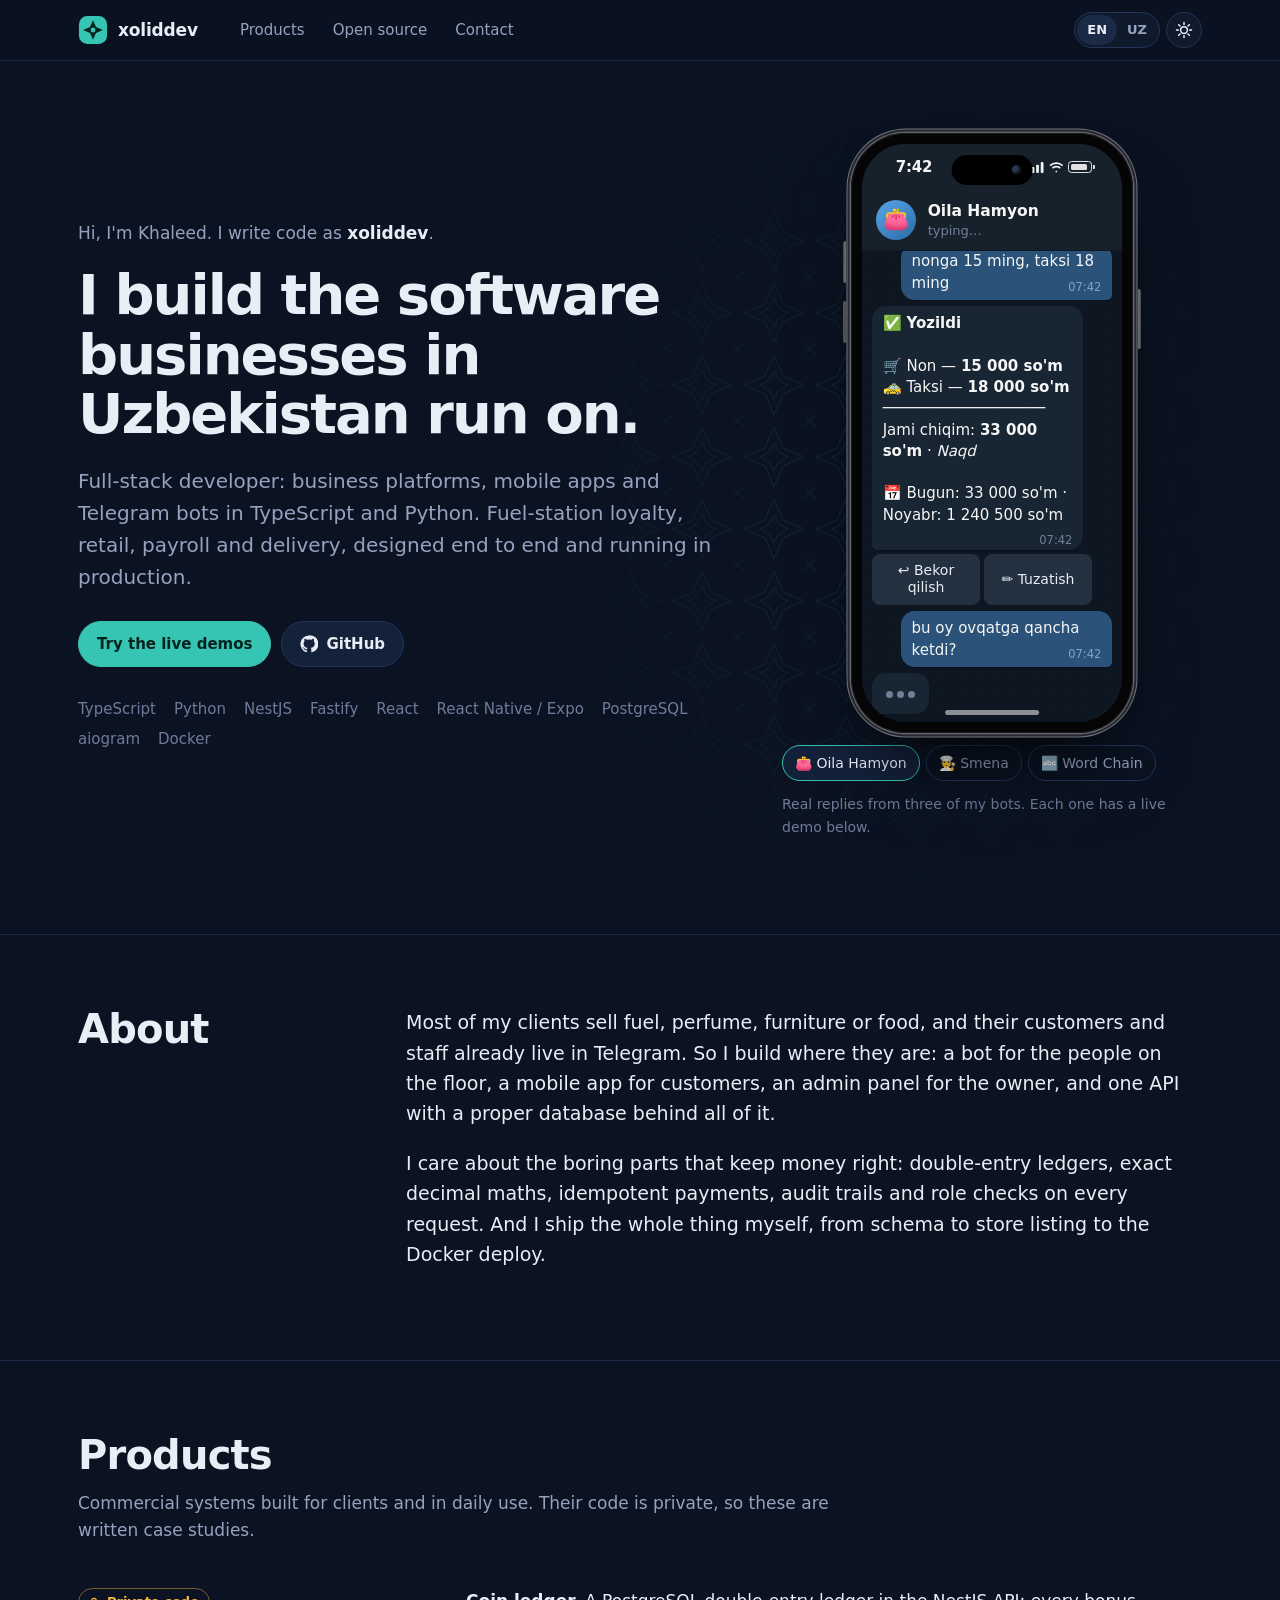
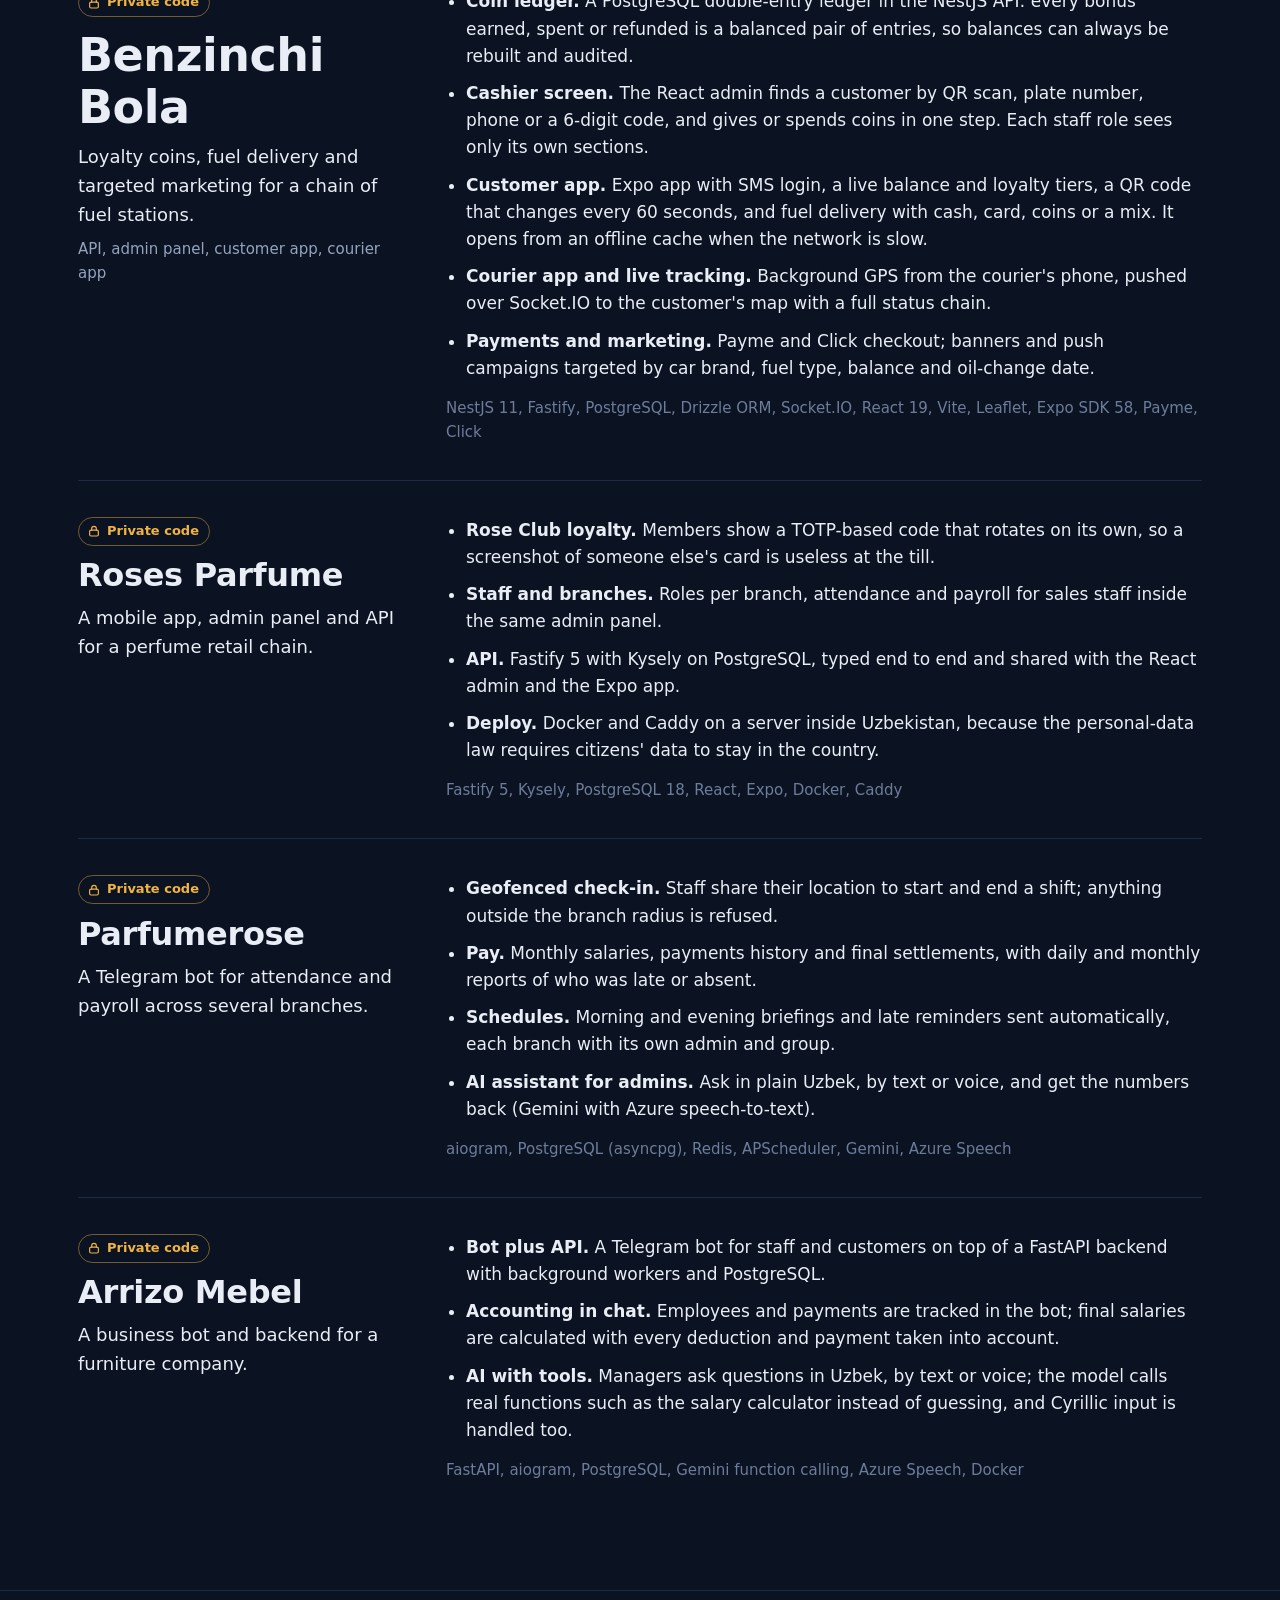
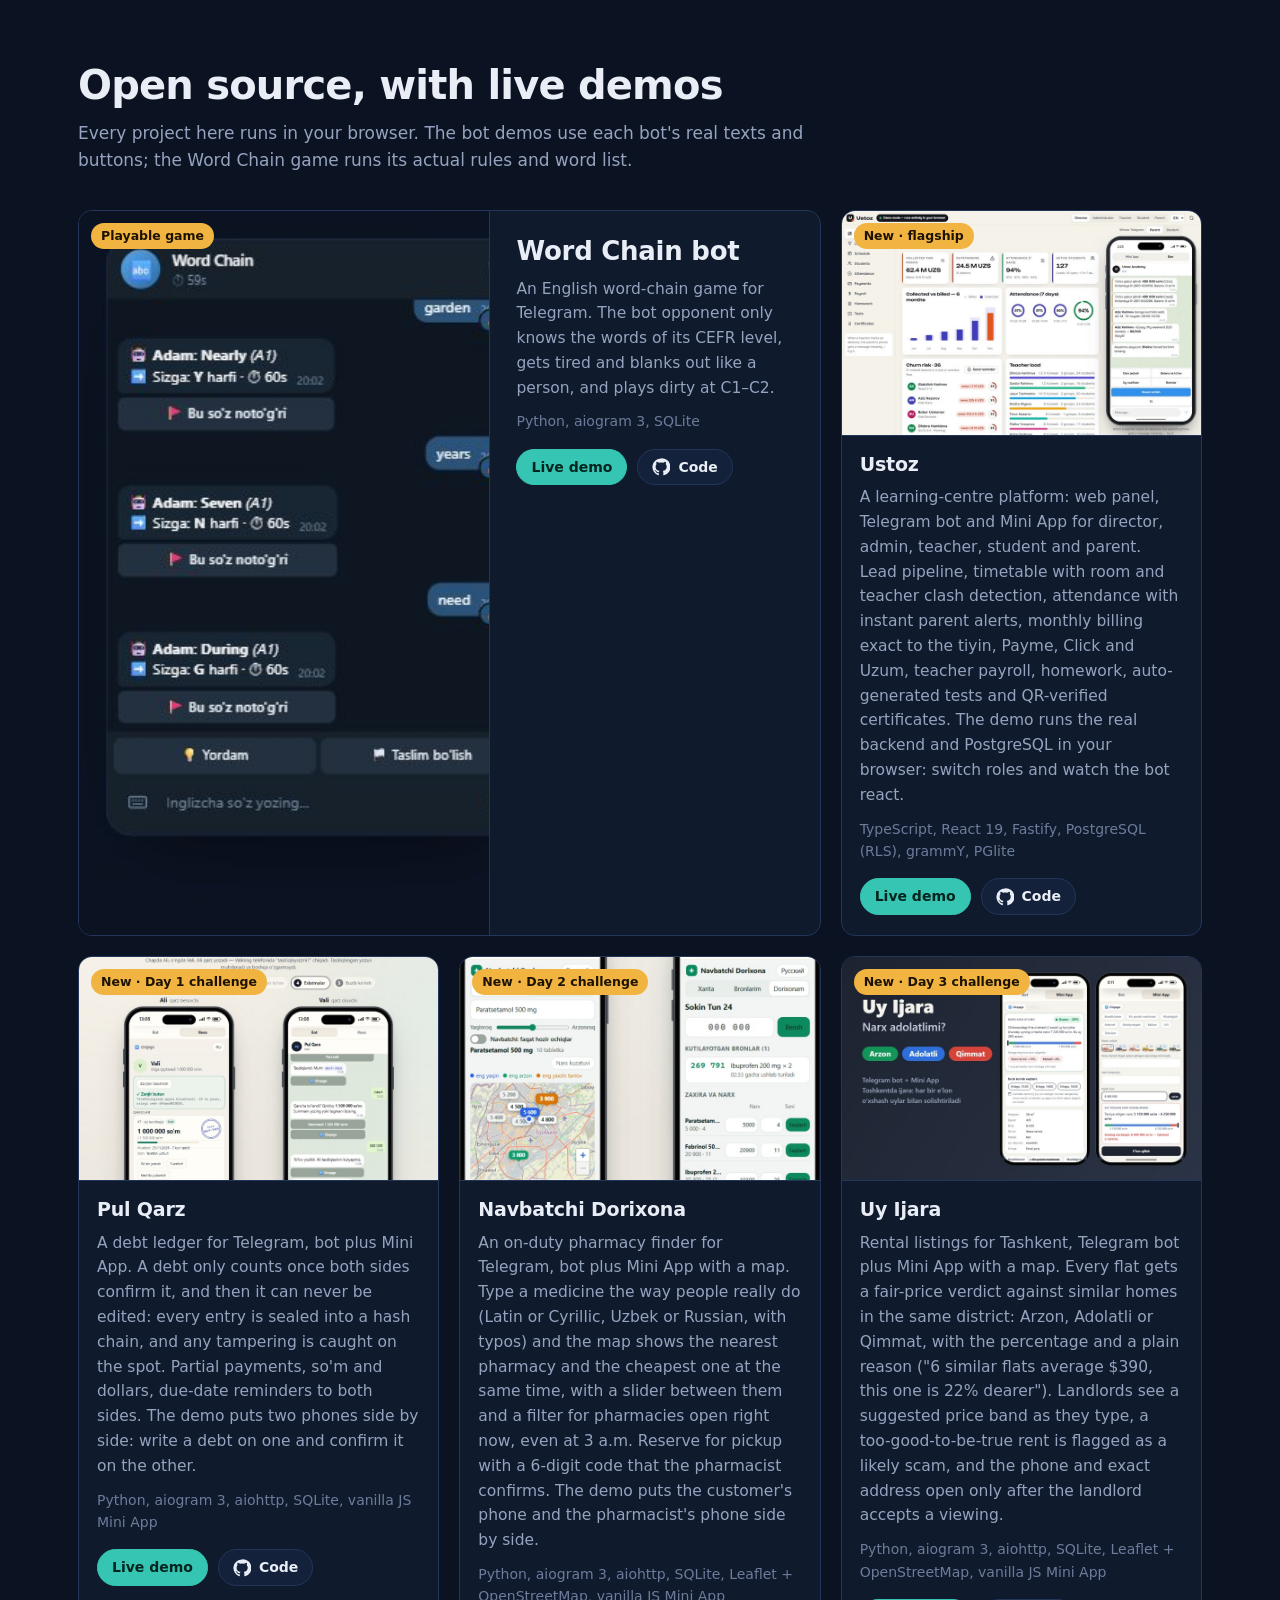
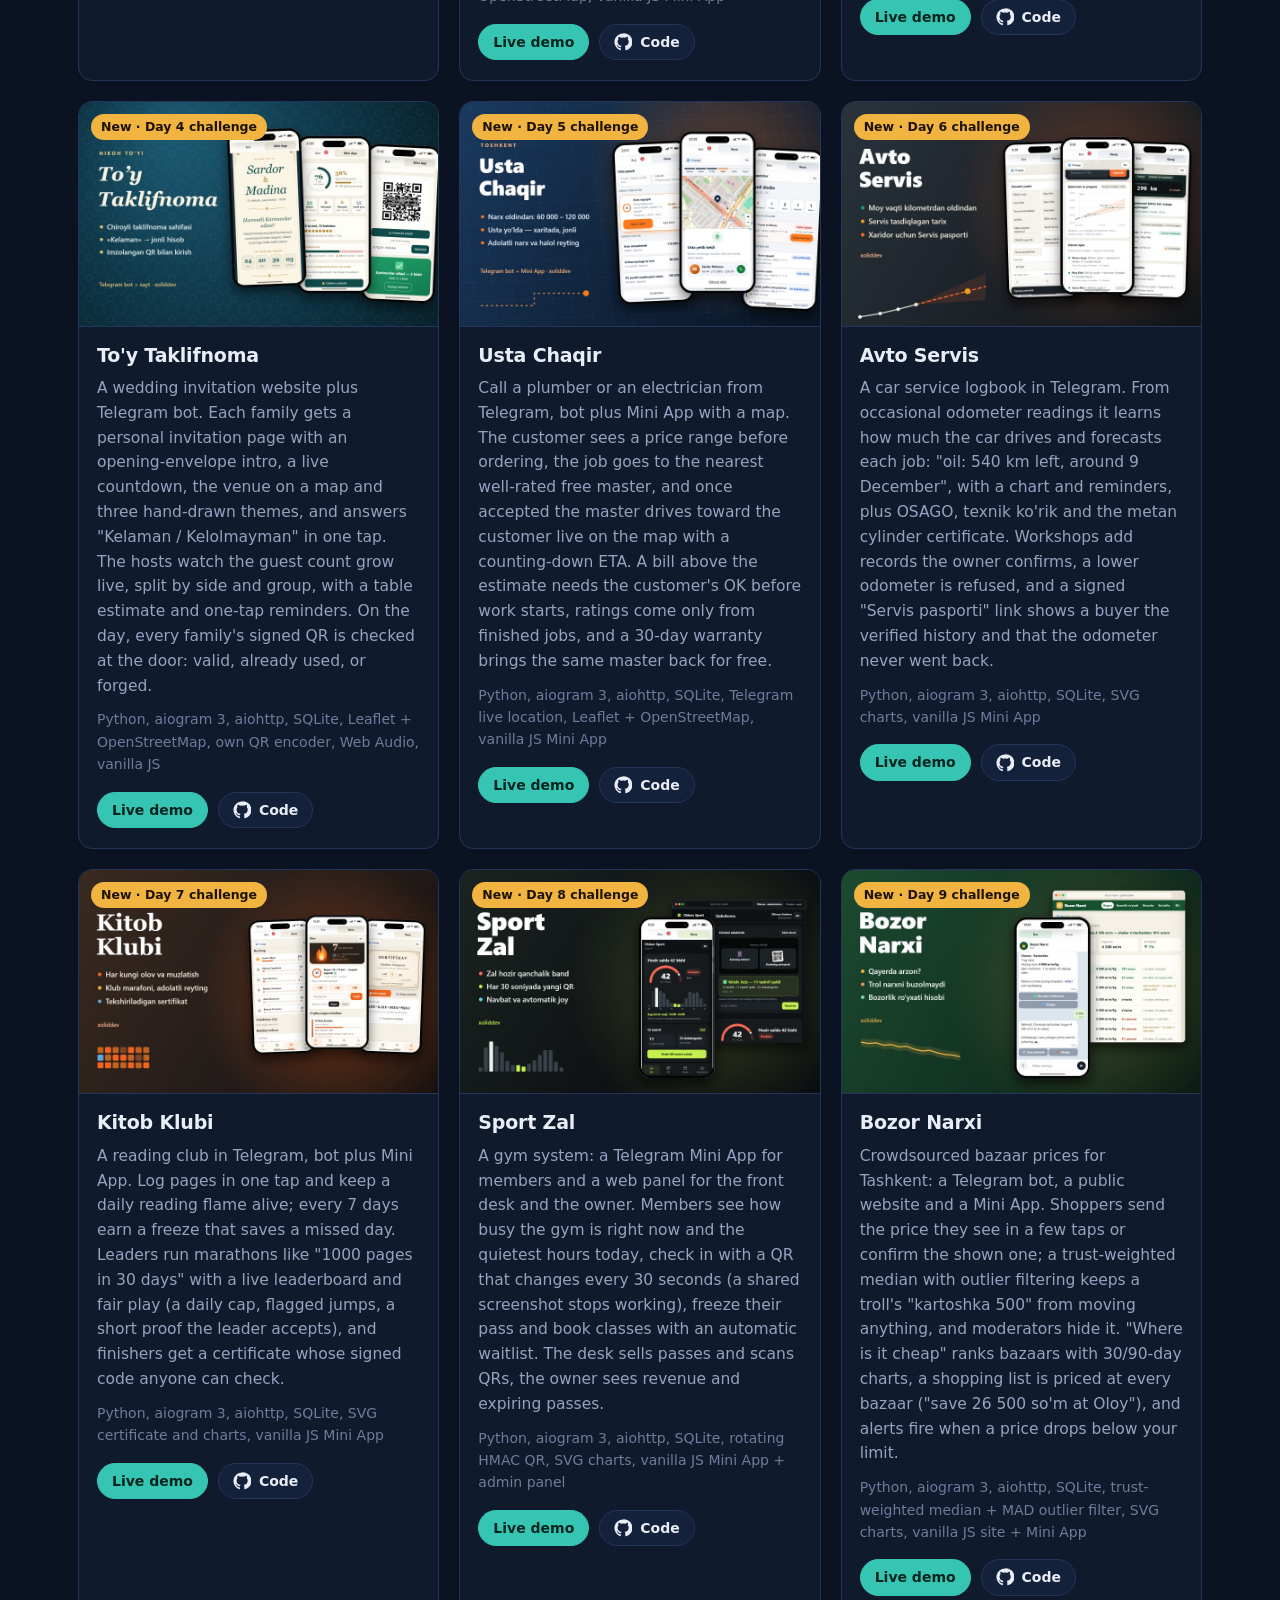
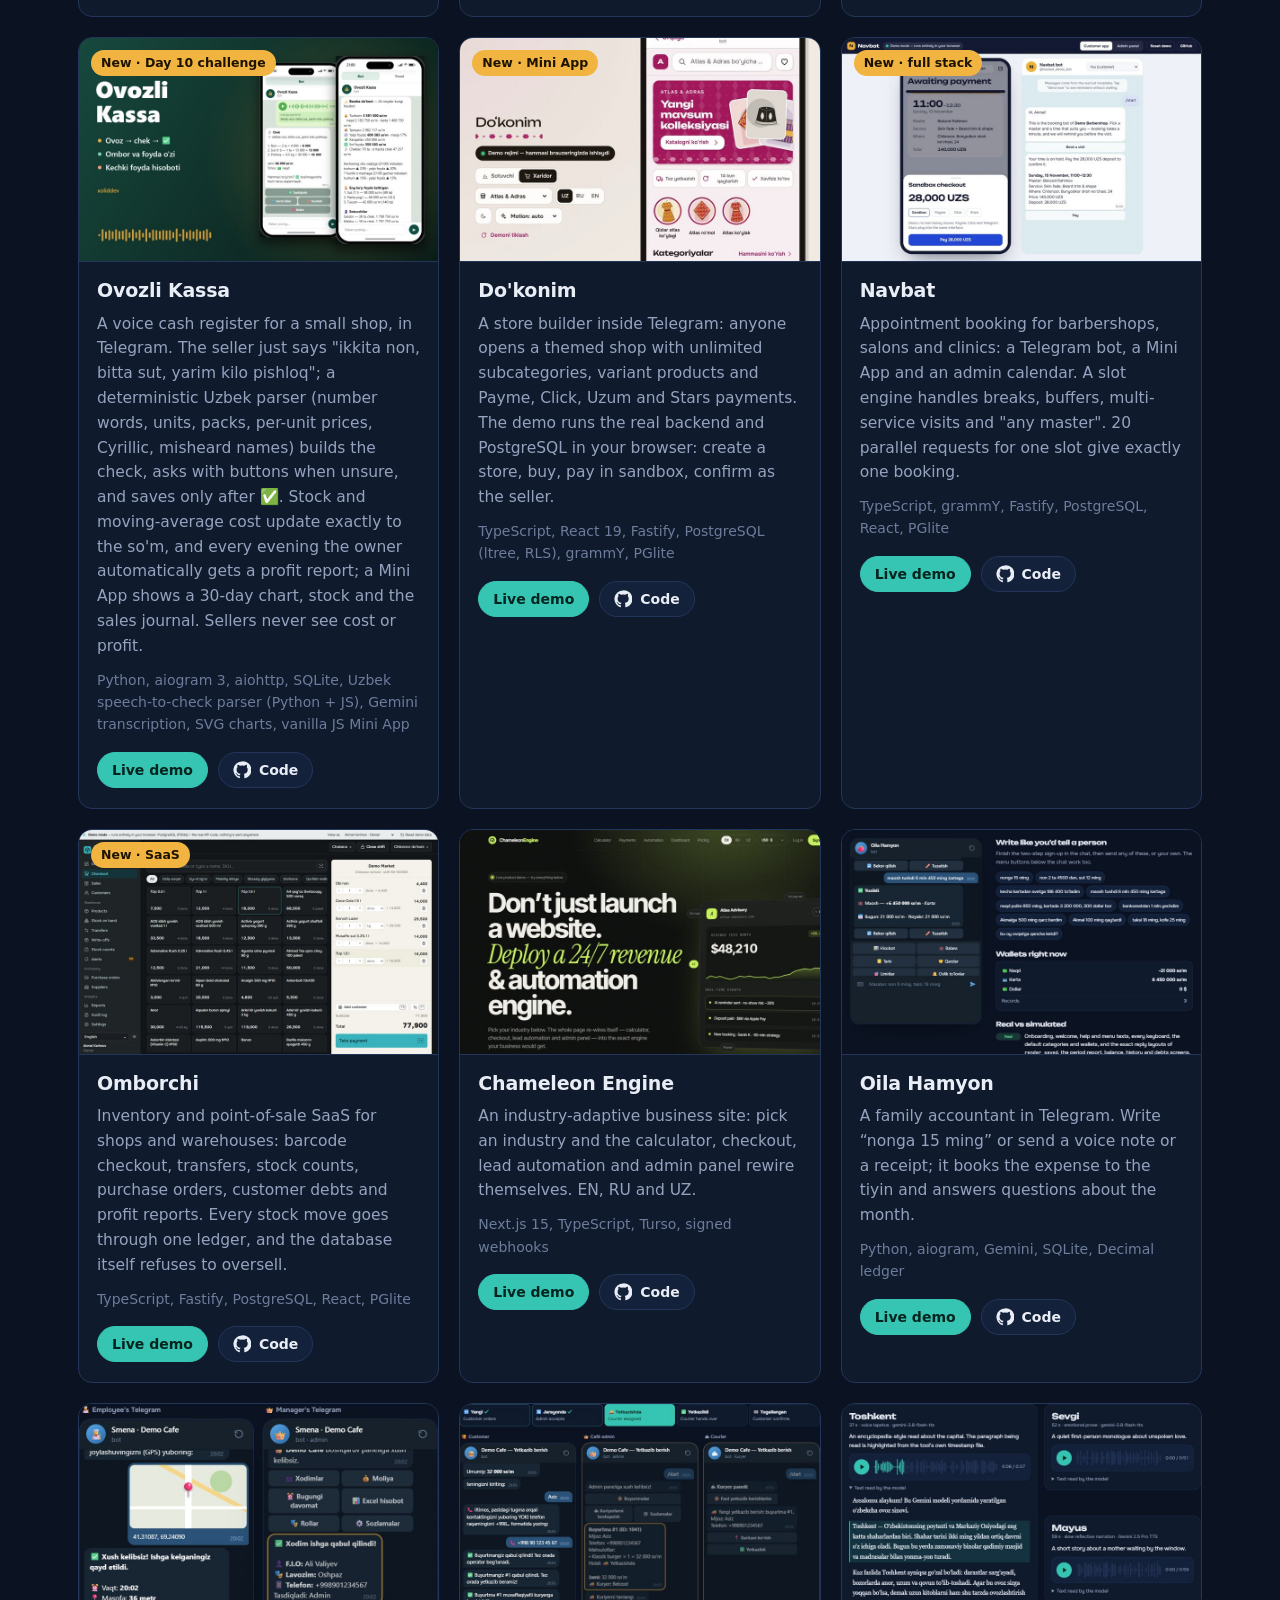
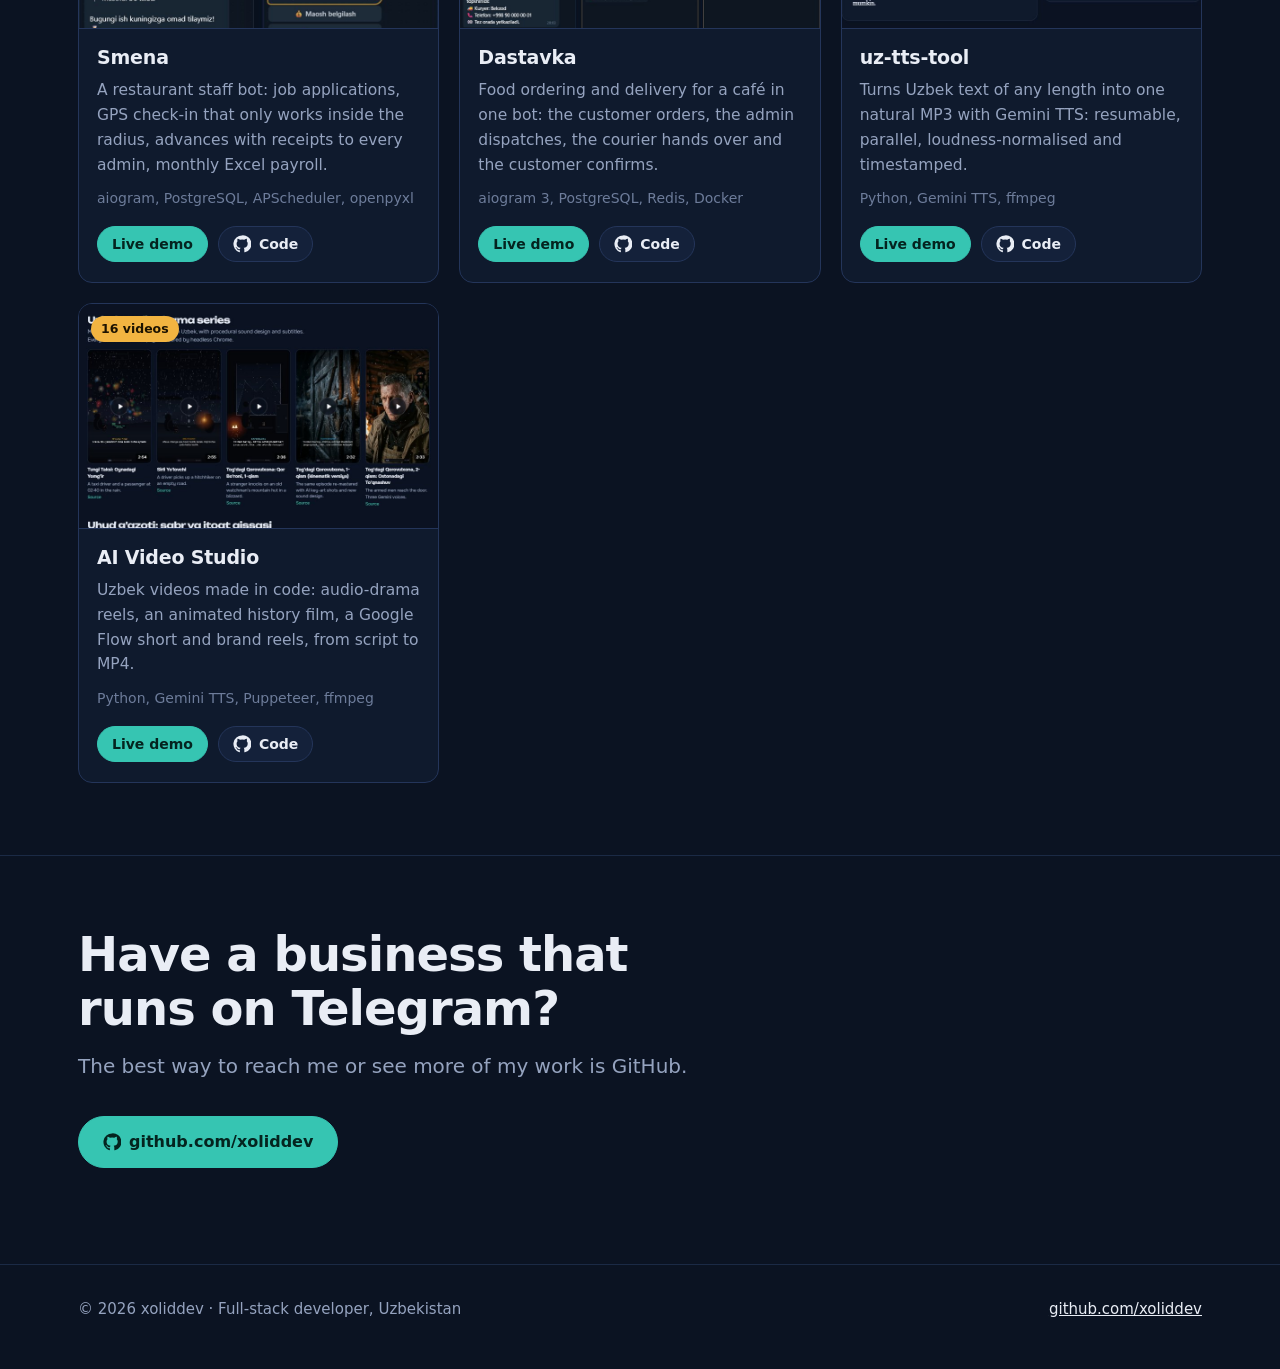
==== commit 98aca0a2: "Ovozli Kassa — day 10 challenge: voice cash register with an evening profit report Co-Authored-By: C" ====
--- a/index.html
+++ b/index.html
@@ -321,6 +321,18 @@
           </div>
         </article>
         <article class="proj">
+          <a class="proj-thumb" href="/ovozli-kassa/" tabindex="-1" aria-hidden="true"><img src="assets/img/thumbs/ovozli-kassa.jpg" alt="" loading="lazy" width="800" height="500"><span class="badge-play"><span class="l-en">New · Day 10 challenge</span><span class="l-uz">Yangi · 10-kun chellenj</span></span></a>
+          <div class="proj-body">
+            <h3><a href="/ovozli-kassa/">Ovozli Kassa</a></h3>
+            <p class="l-en">A voice cash register for a small shop, in Telegram. The seller just says "ikkita non, bitta sut, yarim kilo pishloq"; a deterministic Uzbek parser (number words, units, packs, per-unit prices, Cyrillic, misheard names) builds the check, asks with buttons when unsure, and saves only after ✅. Stock and moving-average cost update exactly to the so'm, and every evening the owner automatically gets a profit report; a Mini App shows a 30-day chart, stock and the sales journal. Sellers never see cost or profit.</p><p class="l-uz">Kichik do'kon uchun ovozli kassa, Telegram ichida. Sotuvchi shunchaki "ikkita non, bitta sut, yarim kilo pishloq" deydi, bot chekni o'zi tuzadi. U son so'zlarini, kilo va qoplarni, "o'n ikki mingdan" kabi narxni, kirillchani va xato eshitilgan nomlarni tushunadi. Ishonchi komil bo'lmasa, tugmalar bilan so'raydi, ✅ bosilmaguncha hech narsa saqlanmaydi. Ombor va tannarx so'mgacha aniq hisoblanadi. Har kuni kechqurun egasiga foyda hisoboti o'zi keladi. Ilovada 30 kunlik grafik, ombor va sotuvlar jurnali bor. Sotuvchi tannarx va foydani ko'rmaydi.</p>
+            <p class="proj-tech">Python, aiogram 3, aiohttp, SQLite, Uzbek speech-to-check parser (Python + JS), Gemini transcription, SVG charts, vanilla JS Mini App</p>
+            <div class="btn-row">
+              <a class="btn btn-primary btn-small" href="/ovozli-kassa/"><span class="l-en">Live demo</span><span class="l-uz">Jonli demo</span></a>
+              <a class="btn btn-small" href="https://github.com/xoliddev/ovozli-kassa" target="_blank" rel="noopener"><svg viewBox="0 0 24 24" fill="currentColor" aria-hidden="true"><path d="M12 .5a11.5 11.5 0 0 0-3.6 22.4c.6.1.8-.3.8-.6v-2c-3.2.7-3.9-1.5-3.9-1.5-.5-1.3-1.3-1.7-1.3-1.7-1-.7.1-.7.1-.7 1.2.1 1.8 1.2 1.8 1.2 1 1.8 2.8 1.3 3.5 1 .1-.8.4-1.3.7-1.6-2.6-.3-5.3-1.3-5.3-5.7 0-1.3.5-2.3 1.2-3.1-.1-.3-.5-1.5.1-3.1 0 0 1-.3 3.2 1.2a11 11 0 0 1 5.8 0c2.2-1.5 3.2-1.2 3.2-1.2.6 1.6.2 2.8.1 3.1.8.8 1.2 1.9 1.2 3.1 0 4.4-2.7 5.4-5.3 5.7.4.4.8 1.1.8 2.2v3.3c0 .3.2.7.8.6A11.5 11.5 0 0 0 12 .5z"/></svg><span class="l-en">Code</span><span class="l-uz">Kod</span></a>
+            </div>
+          </div>
+        </article>
+        <article class="proj">
           <a class="proj-thumb" href="/dokonim/" tabindex="-1" aria-hidden="true"><img src="assets/img/thumbs/dokonim.jpg" alt="" loading="lazy" width="800" height="500"><span class="badge-play"><span class="l-en">New · Mini App</span><span class="l-uz">Yangi · Mini App</span></span></a>
           <div class="proj-body">
             <h3><a href="/dokonim/">Do'konim</a></h3>
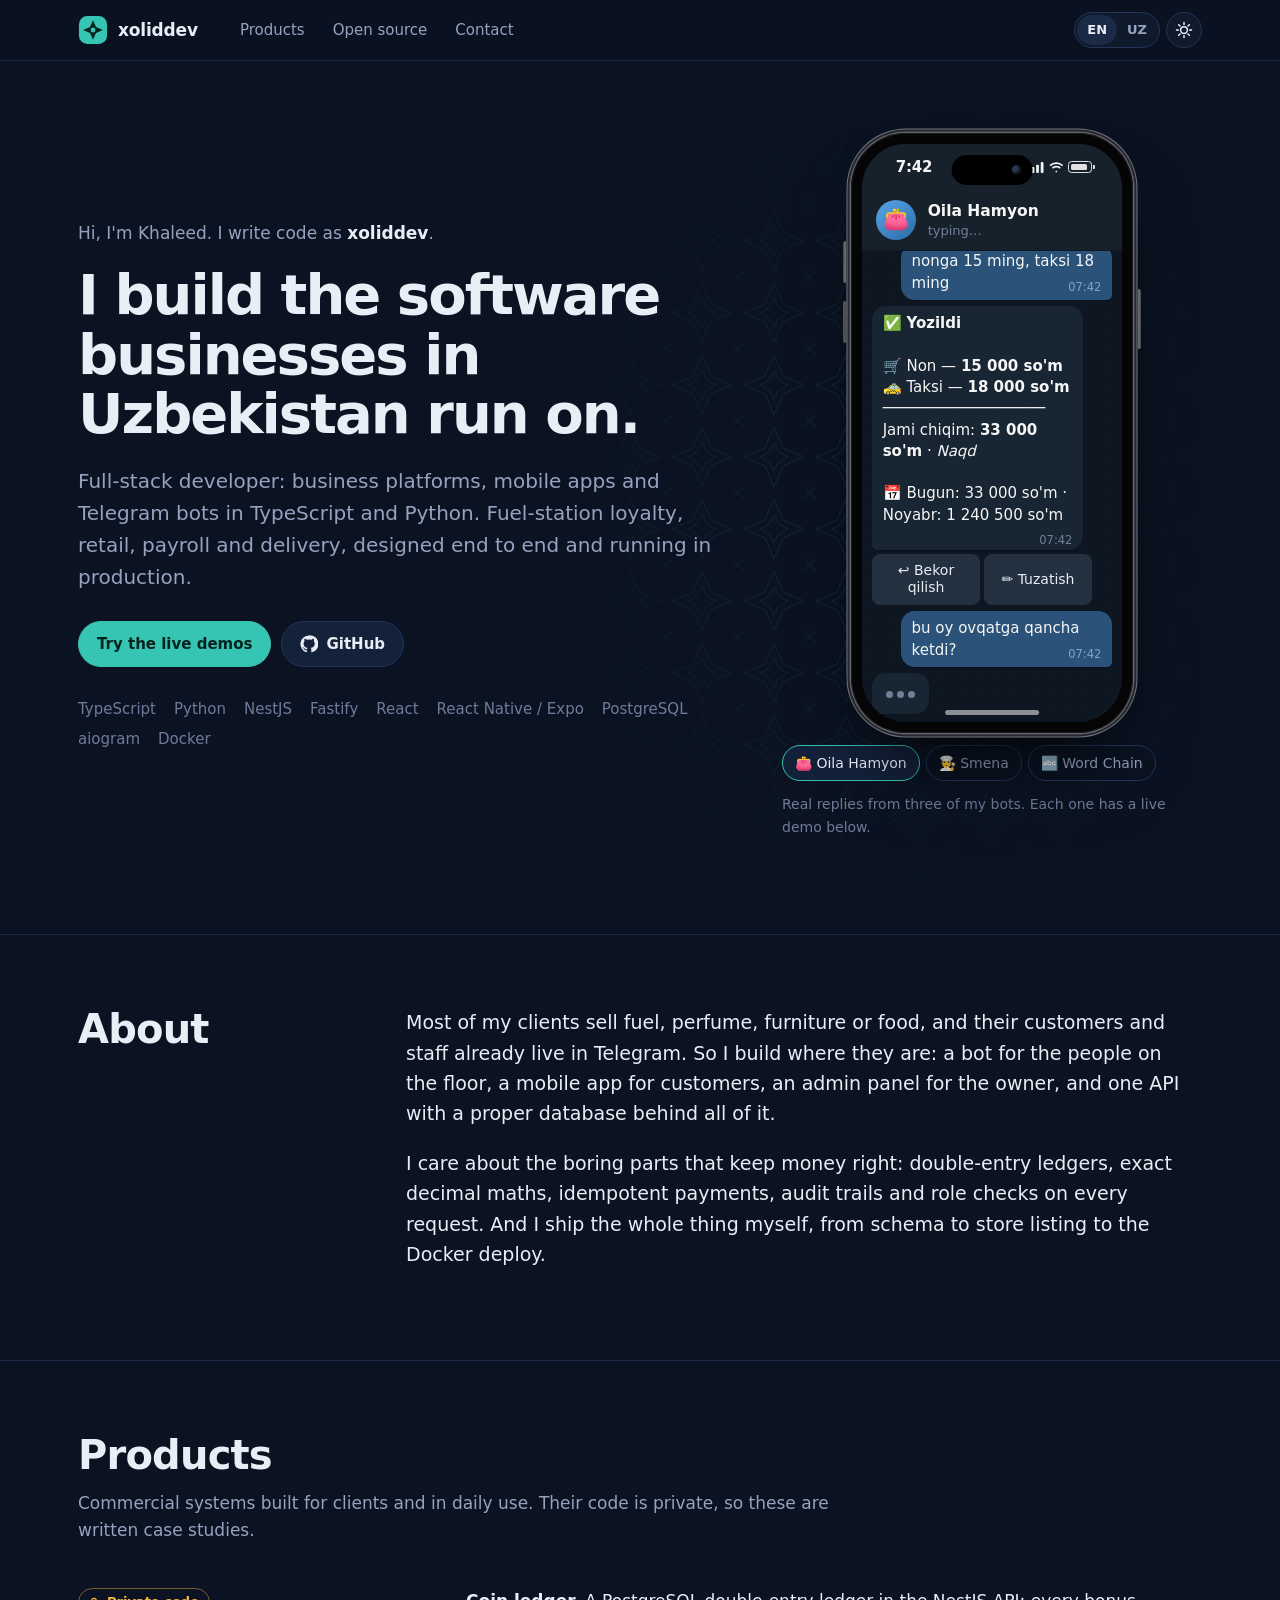
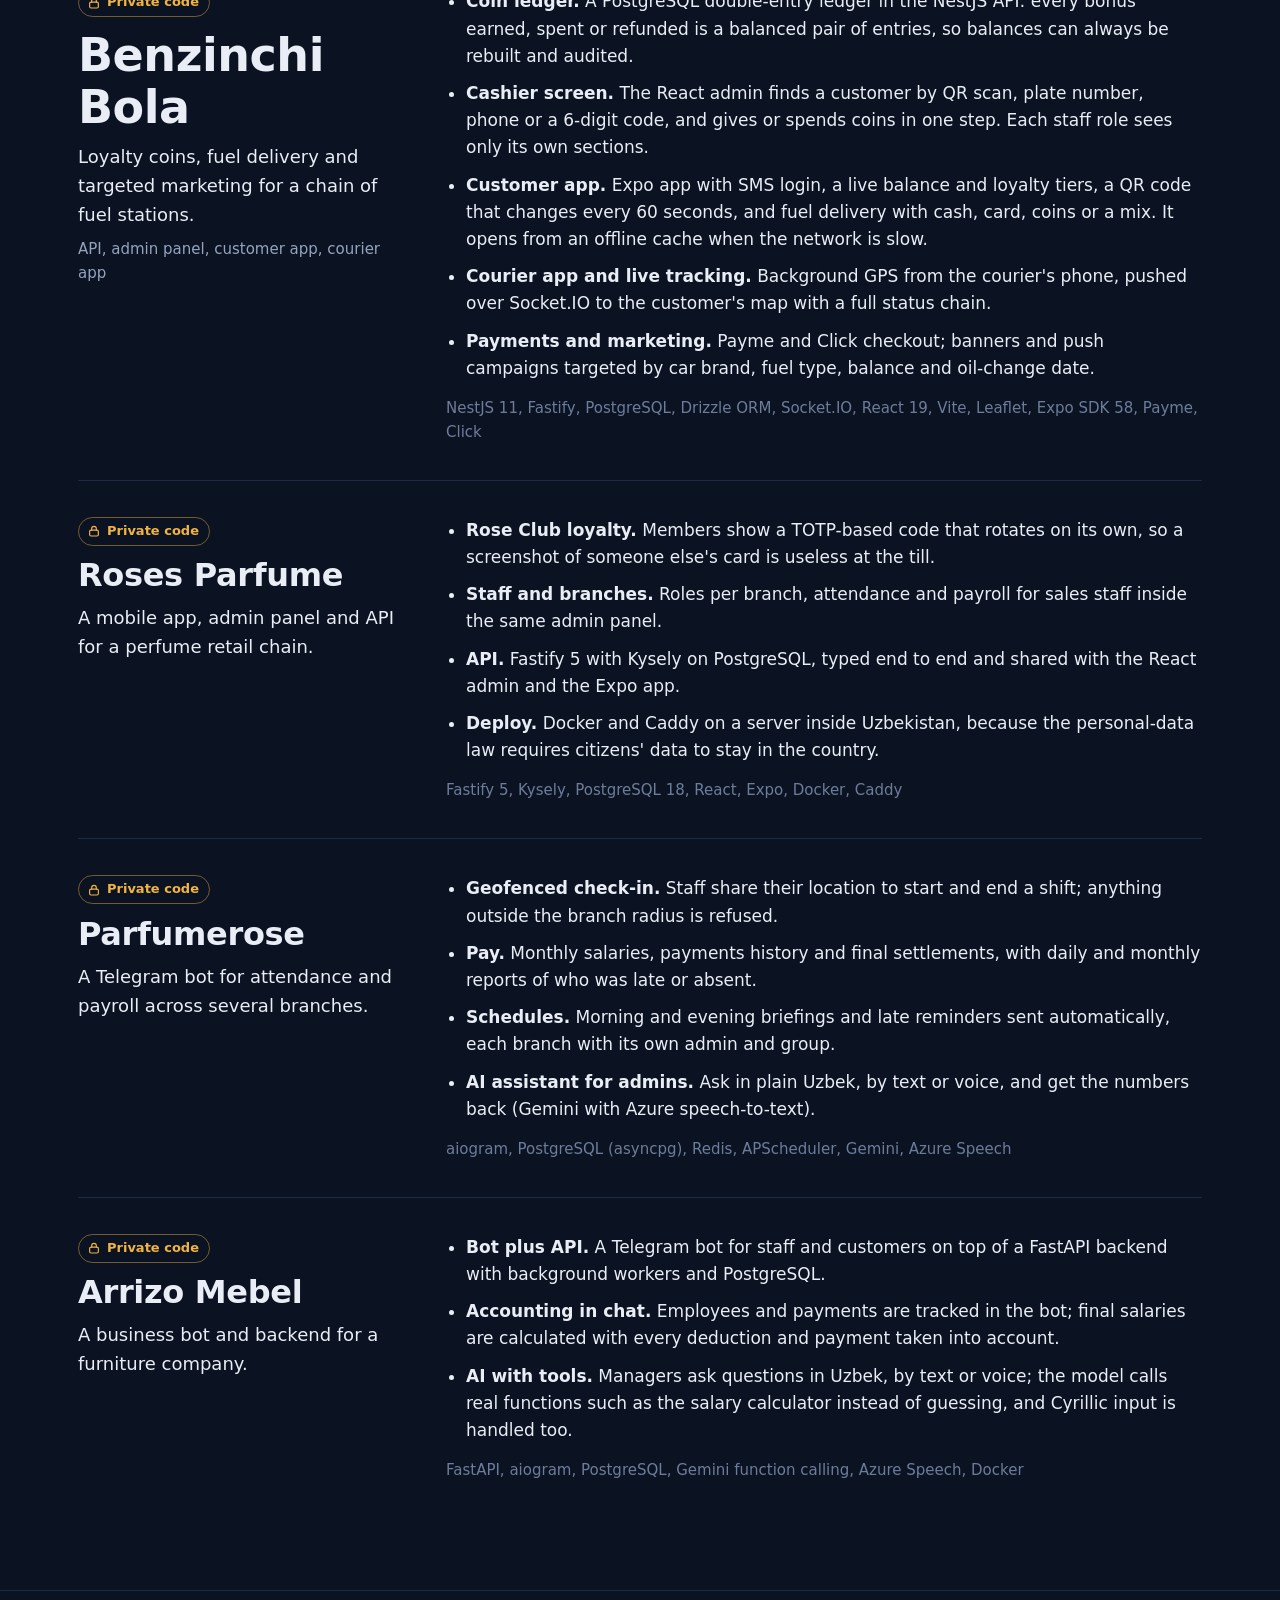
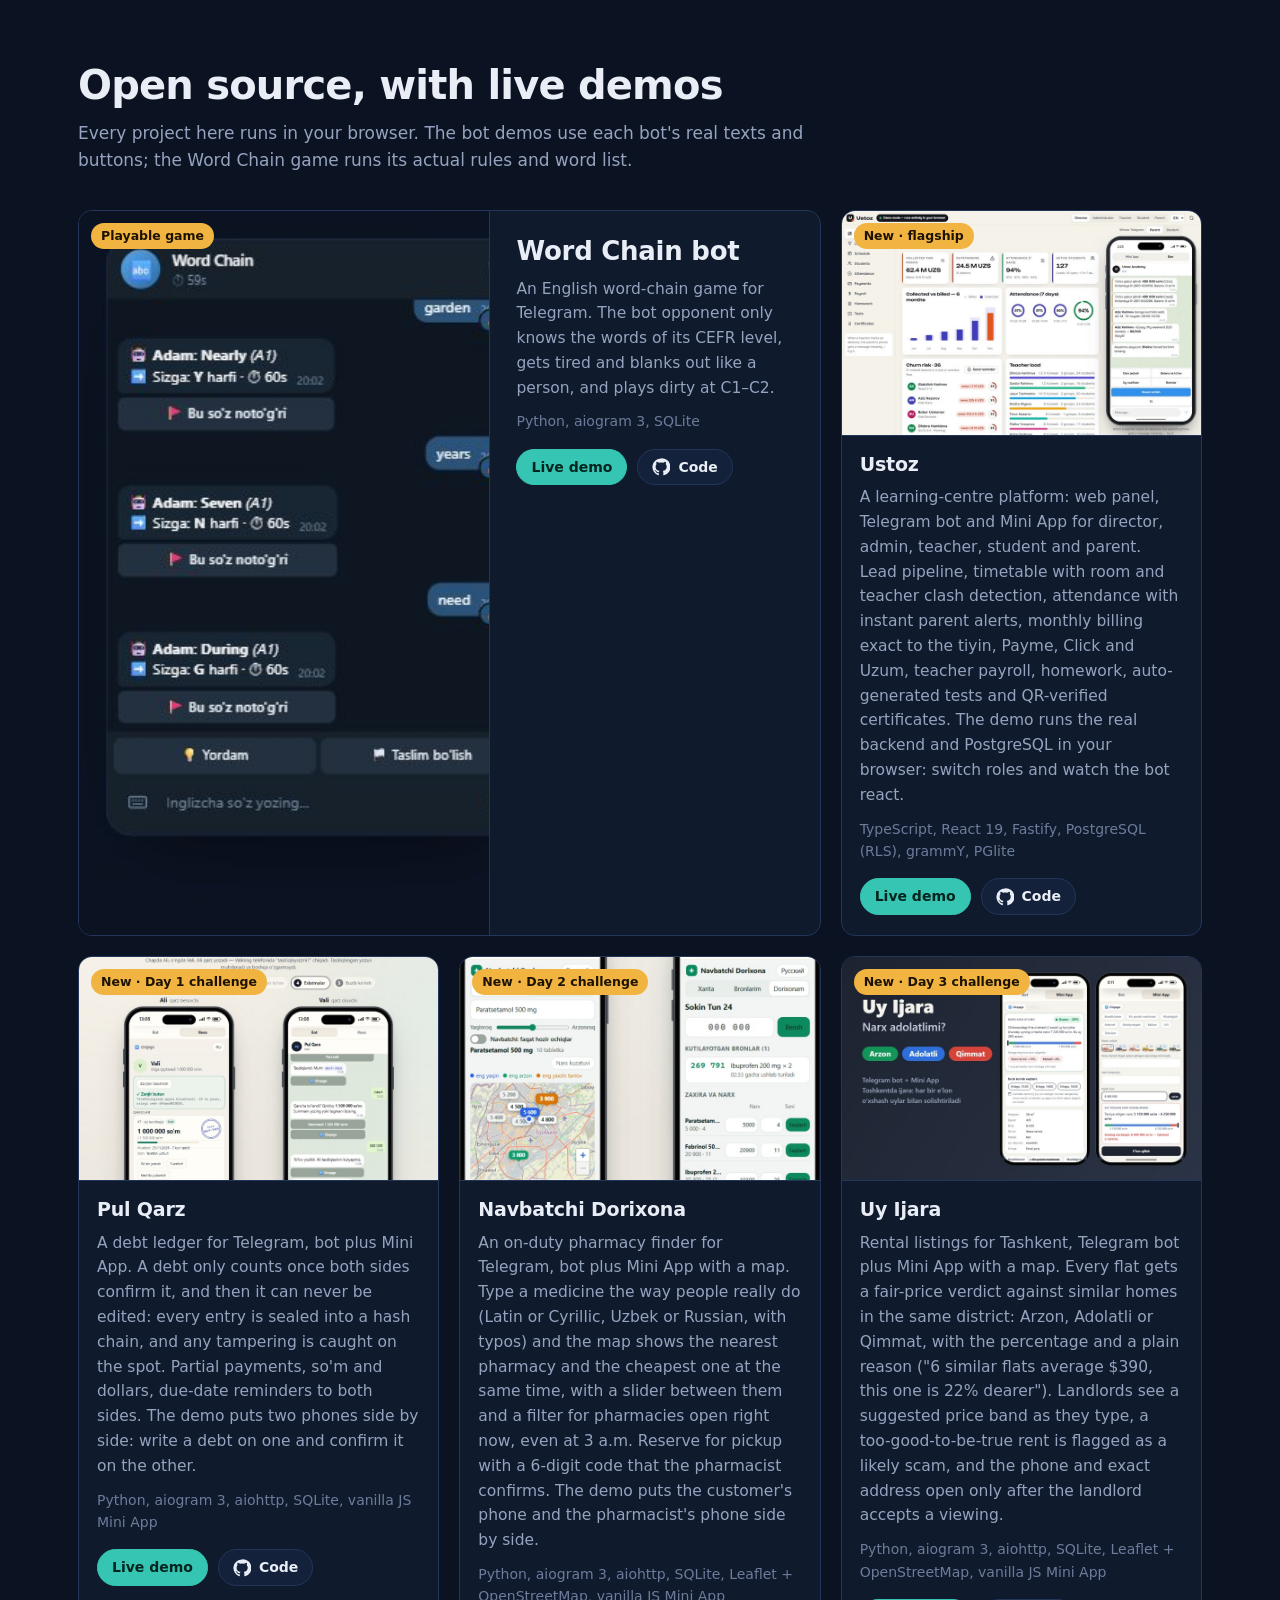
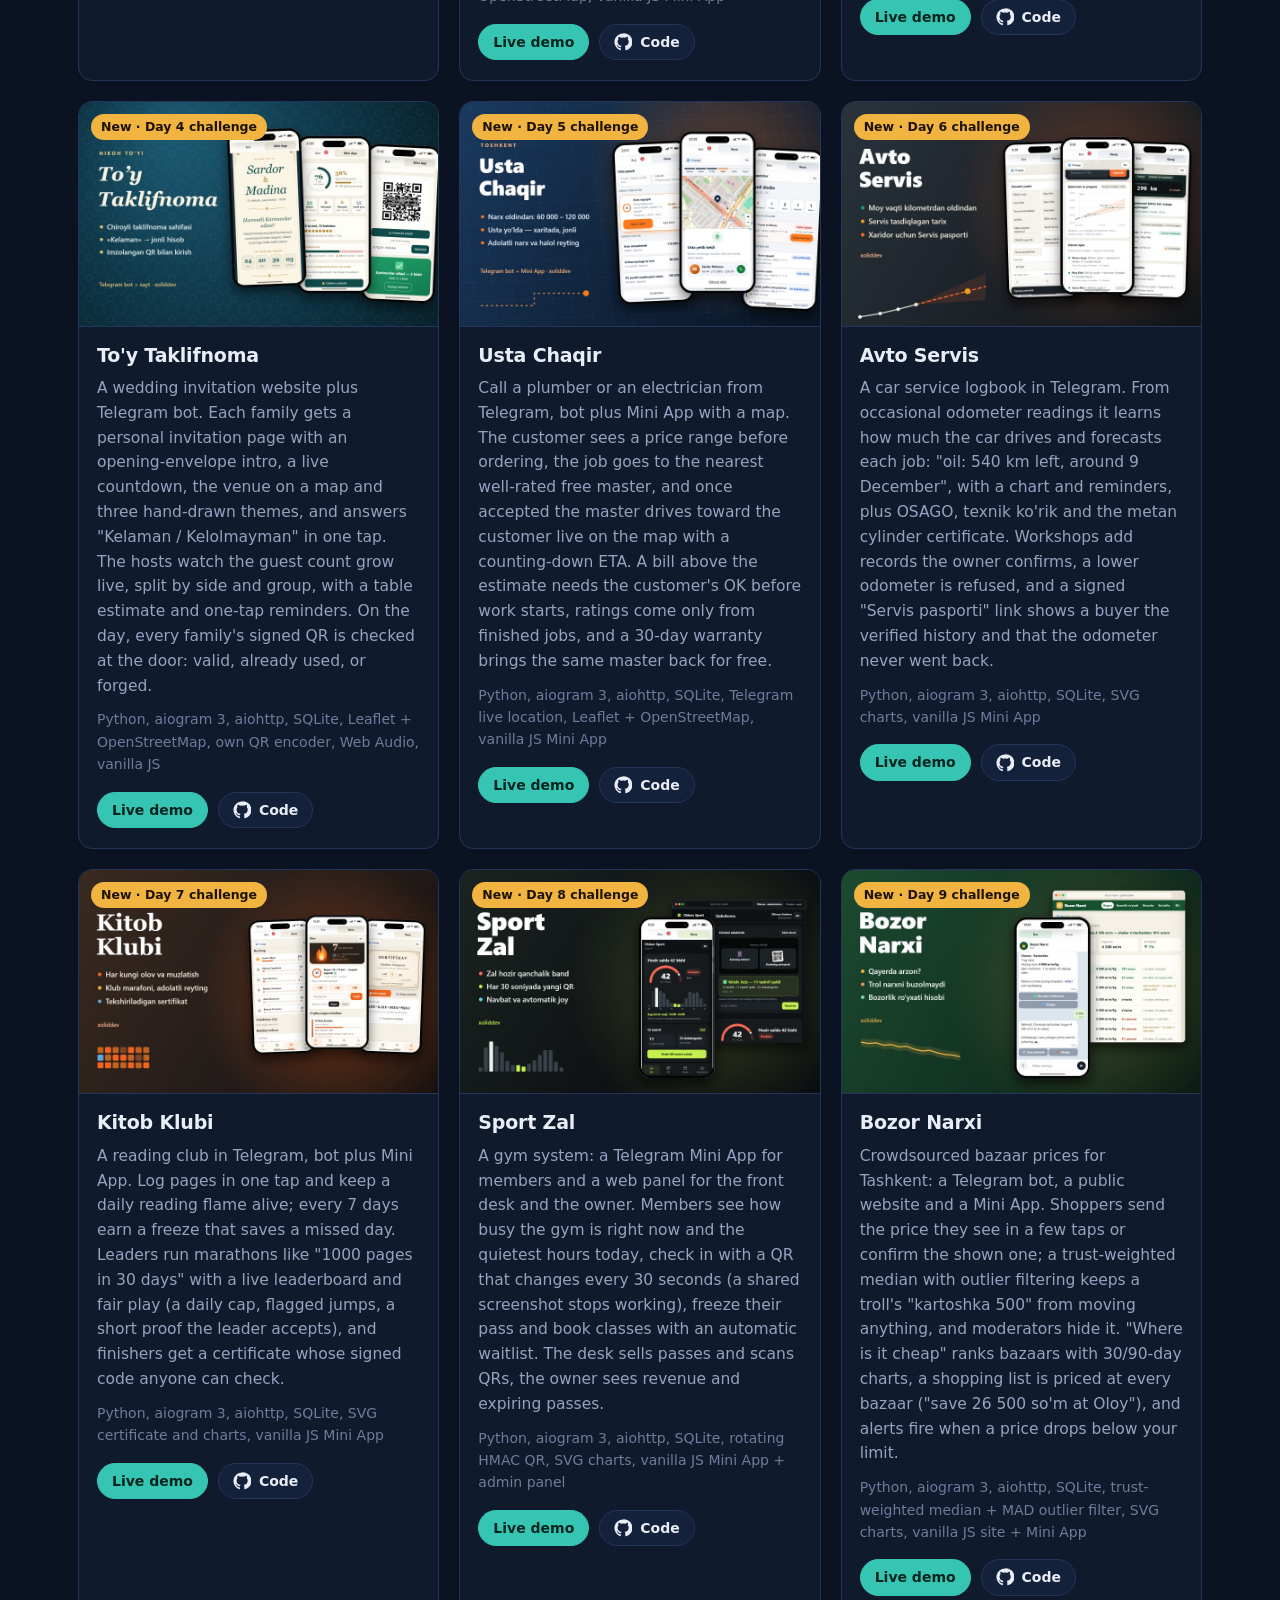
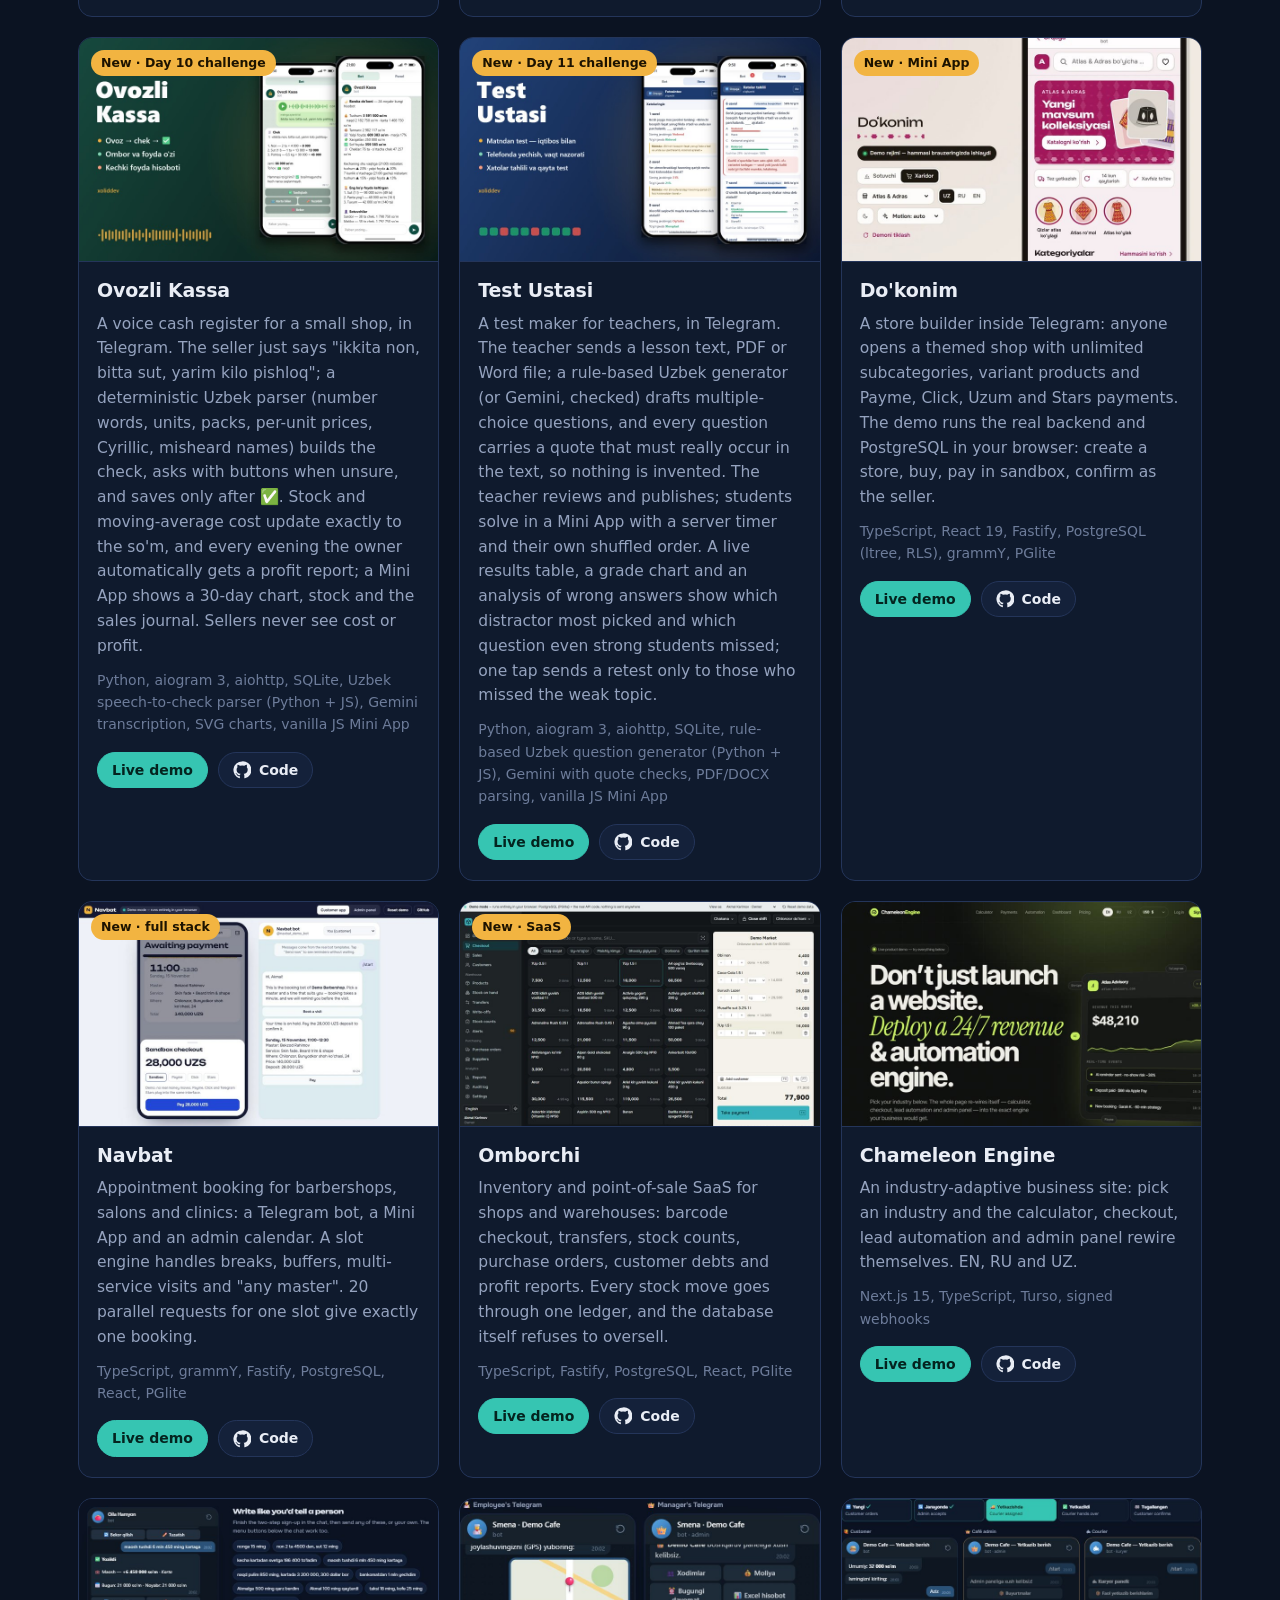
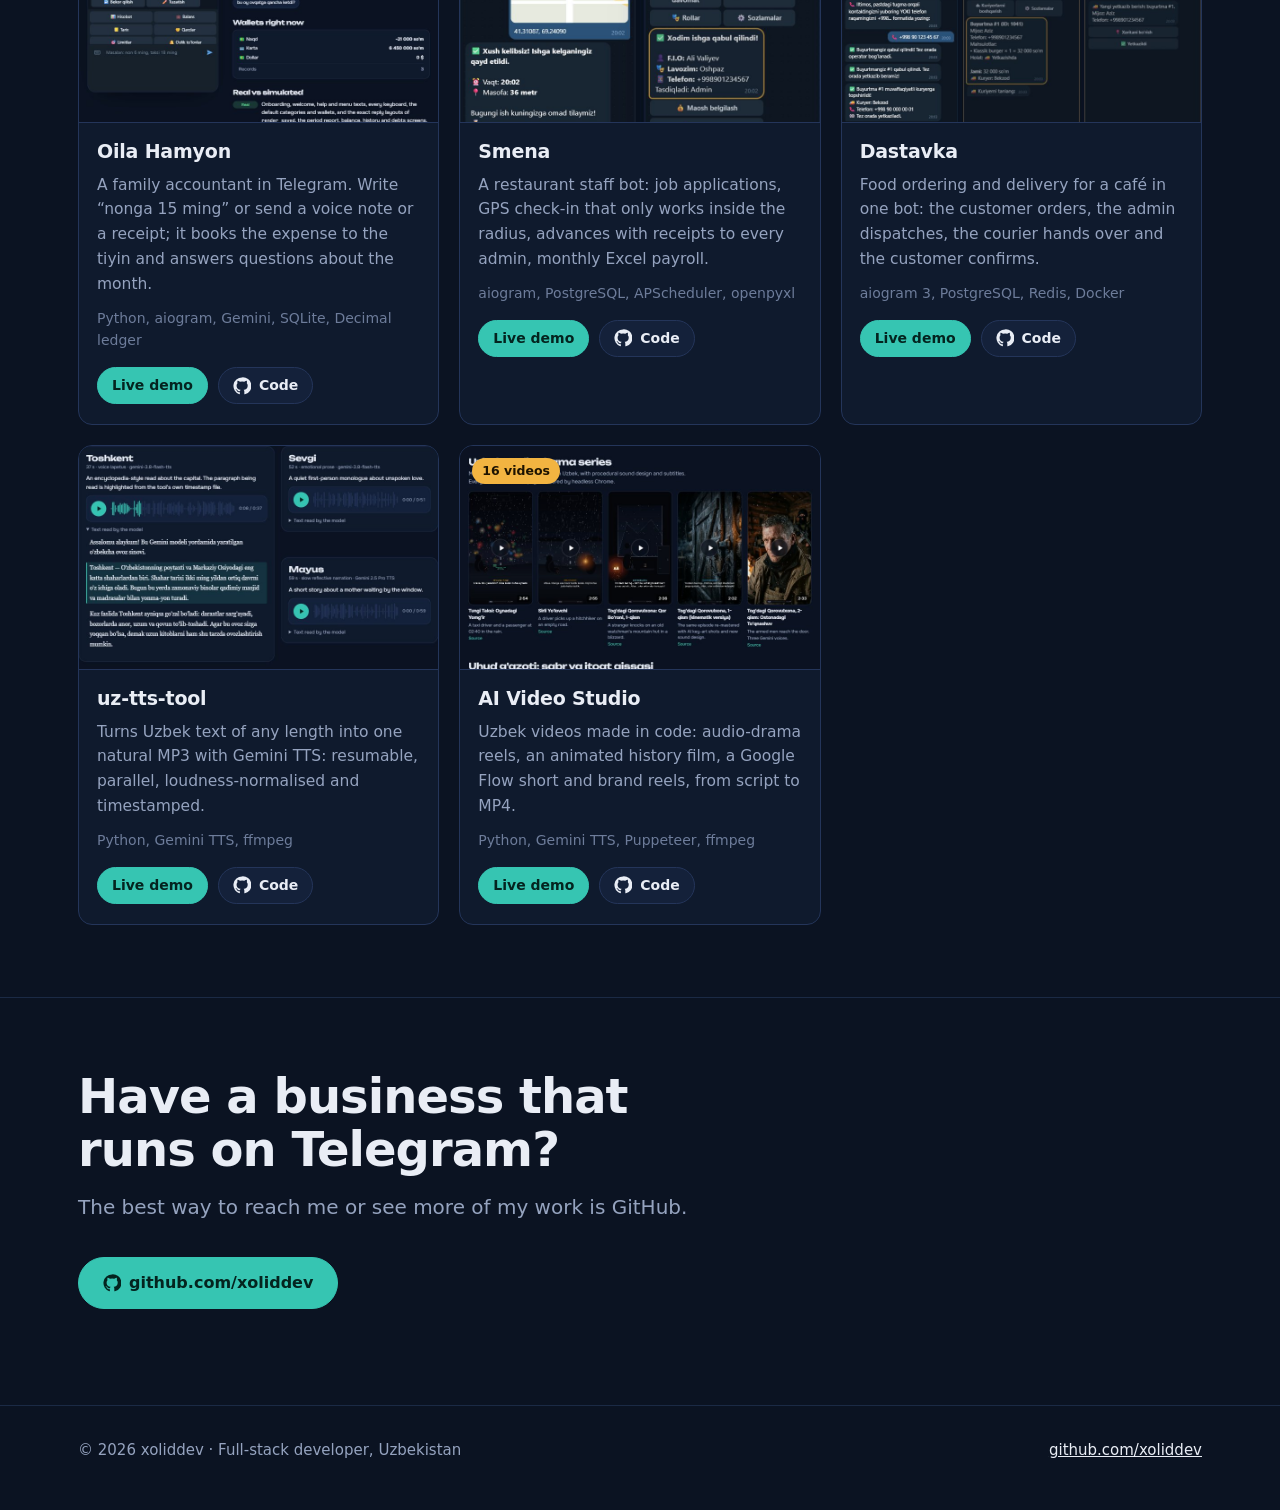
==== commit ff14e82f: "Test Ustasi: card, thumbnail and sitemap (day 11) Co-Authored-By: Claude Opus 5.5 <noreply@anthropic" ====
--- a/index.html
+++ b/index.html
@@ -333,6 +333,18 @@
           </div>
         </article>
         <article class="proj">
+          <a class="proj-thumb" href="/test-ustasi/" tabindex="-1" aria-hidden="true"><img src="assets/img/thumbs/test-ustasi.jpg" alt="" loading="lazy" width="800" height="500"><span class="badge-play"><span class="l-en">New · Day 11 challenge</span><span class="l-uz">Yangi · 11-kun chellenj</span></span></a>
+          <div class="proj-body">
+            <h3><a href="/test-ustasi/">Test Ustasi</a></h3>
+            <p class="l-en">A test maker for teachers, in Telegram. The teacher sends a lesson text, PDF or Word file; a rule-based Uzbek generator (or Gemini, checked) drafts multiple-choice questions, and every question carries a quote that must really occur in the text, so nothing is invented. The teacher reviews and publishes; students solve in a Mini App with a server timer and their own shuffled order. A live results table, a grade chart and an analysis of wrong answers show which distractor most picked and which question even strong students missed; one tap sends a retest only to those who missed the weak topic.</p><p class="l-uz">O'qituvchilar uchun test ustasi, Telegram ichida. O'qituvchi darslik matni, PDF yoki Word faylini yuboradi, bot undan test savollarini tuzadi. Har bir savol ostida matndan iqtibos turadi: iqtibos matnda bo'lmasa, savol olinmaydi, shuning uchun hech narsa to'qib chiqarilmaydi. O'qituvchi tekshirib nashr qiladi, o'quvchilar telefonda, taymer bilan va har biri o'z tartibida yechadi. Natijalar jadvali va xato savollar tahlili ko'rsatadi: ko'pchilik qaysi variantni tanlagan, qaysi savolda kuchlilar ham adashgan. Bitta tugma bilan qayta test faqat xato qilganlarga boradi.</p>
+            <p class="proj-tech">Python, aiogram 3, aiohttp, SQLite, rule-based Uzbek question generator (Python + JS), Gemini with quote checks, PDF/DOCX parsing, vanilla JS Mini App</p>
+            <div class="btn-row">
+              <a class="btn btn-primary btn-small" href="/test-ustasi/"><span class="l-en">Live demo</span><span class="l-uz">Jonli demo</span></a>
+              <a class="btn btn-small" href="https://github.com/xoliddev/test-ustasi" target="_blank" rel="noopener"><svg viewBox="0 0 24 24" fill="currentColor" aria-hidden="true"><path d="M12 .5a11.5 11.5 0 0 0-3.6 22.4c.6.1.8-.3.8-.6v-2c-3.2.7-3.9-1.5-3.9-1.5-.5-1.3-1.3-1.7-1.3-1.7-1-.7.1-.7.1-.7 1.2.1 1.8 1.2 1.8 1.2 1 1.8 2.8 1.3 3.5 1 .1-.8.4-1.3.7-1.6-2.6-.3-5.3-1.3-5.3-5.7 0-1.3.5-2.3 1.2-3.1-.1-.3-.5-1.5.1-3.1 0 0 1-.3 3.2 1.2a11 11 0 0 1 5.8 0c2.2-1.5 3.2-1.2 3.2-1.2.6 1.6.2 2.8.1 3.1.8.8 1.2 1.9 1.2 3.1 0 4.4-2.7 5.4-5.3 5.7.4.4.8 1.1.8 2.2v3.3c0 .3.2.7.8.6A11.5 11.5 0 0 0 12 .5z"/></svg><span class="l-en">Code</span><span class="l-uz">Kod</span></a>
+            </div>
+          </div>
+        </article>
+        <article class="proj">
           <a class="proj-thumb" href="/dokonim/" tabindex="-1" aria-hidden="true"><img src="assets/img/thumbs/dokonim.jpg" alt="" loading="lazy" width="800" height="500"><span class="badge-play"><span class="l-en">New · Mini App</span><span class="l-uz">Yangi · Mini App</span></span></a>
           <div class="proj-body">
             <h3><a href="/dokonim/">Do'konim</a></h3>
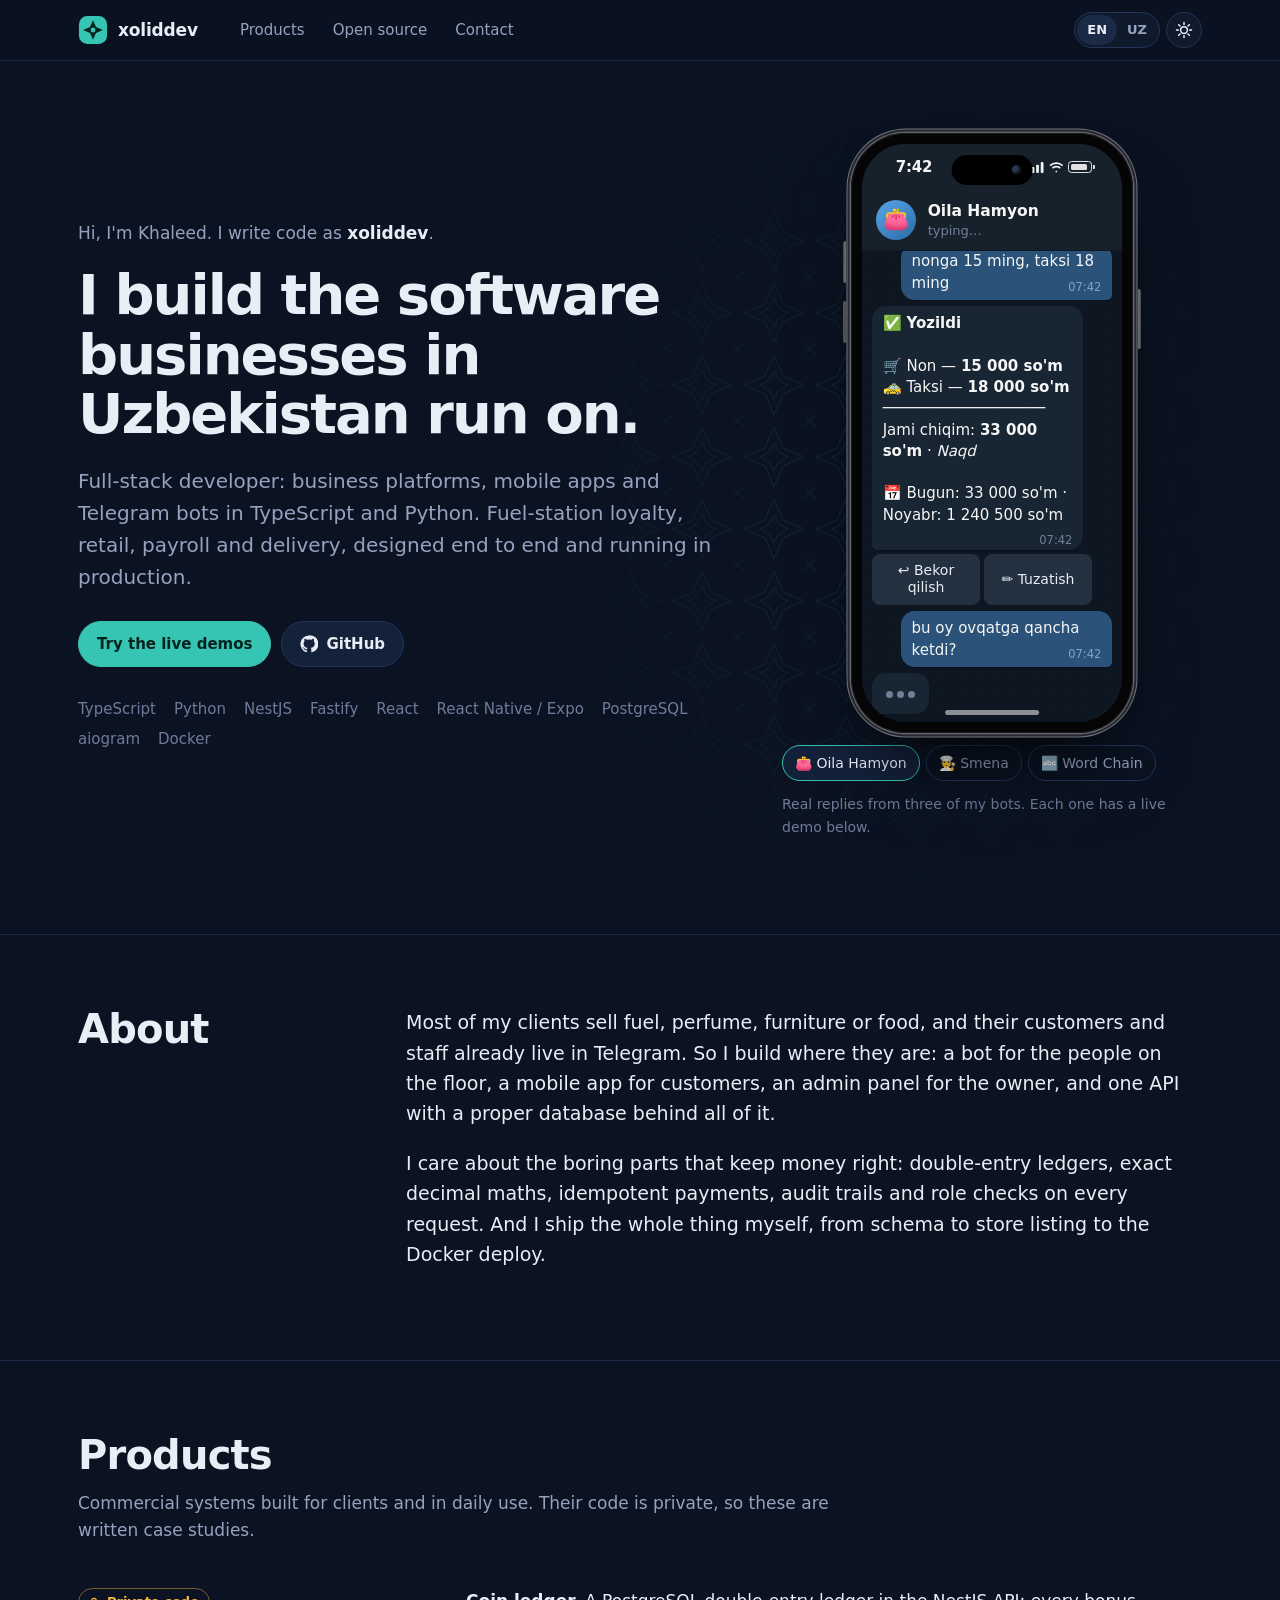
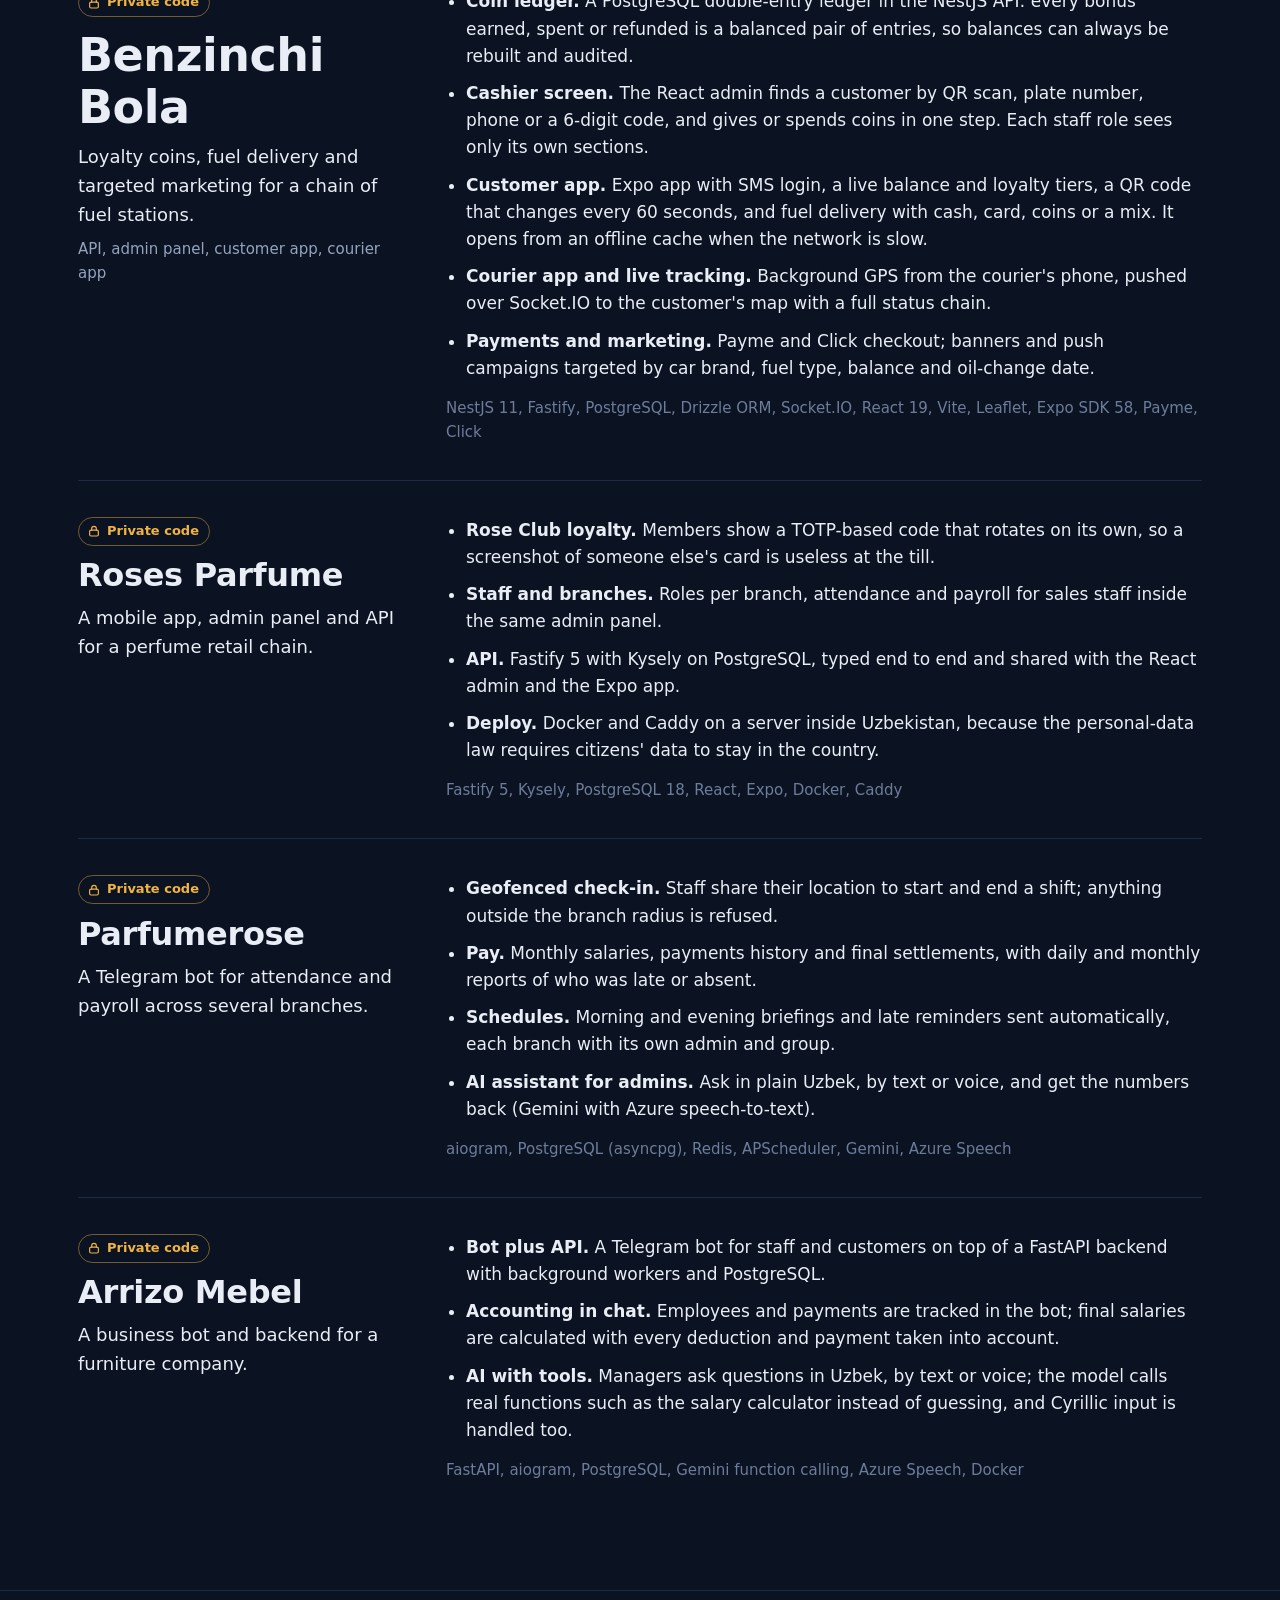
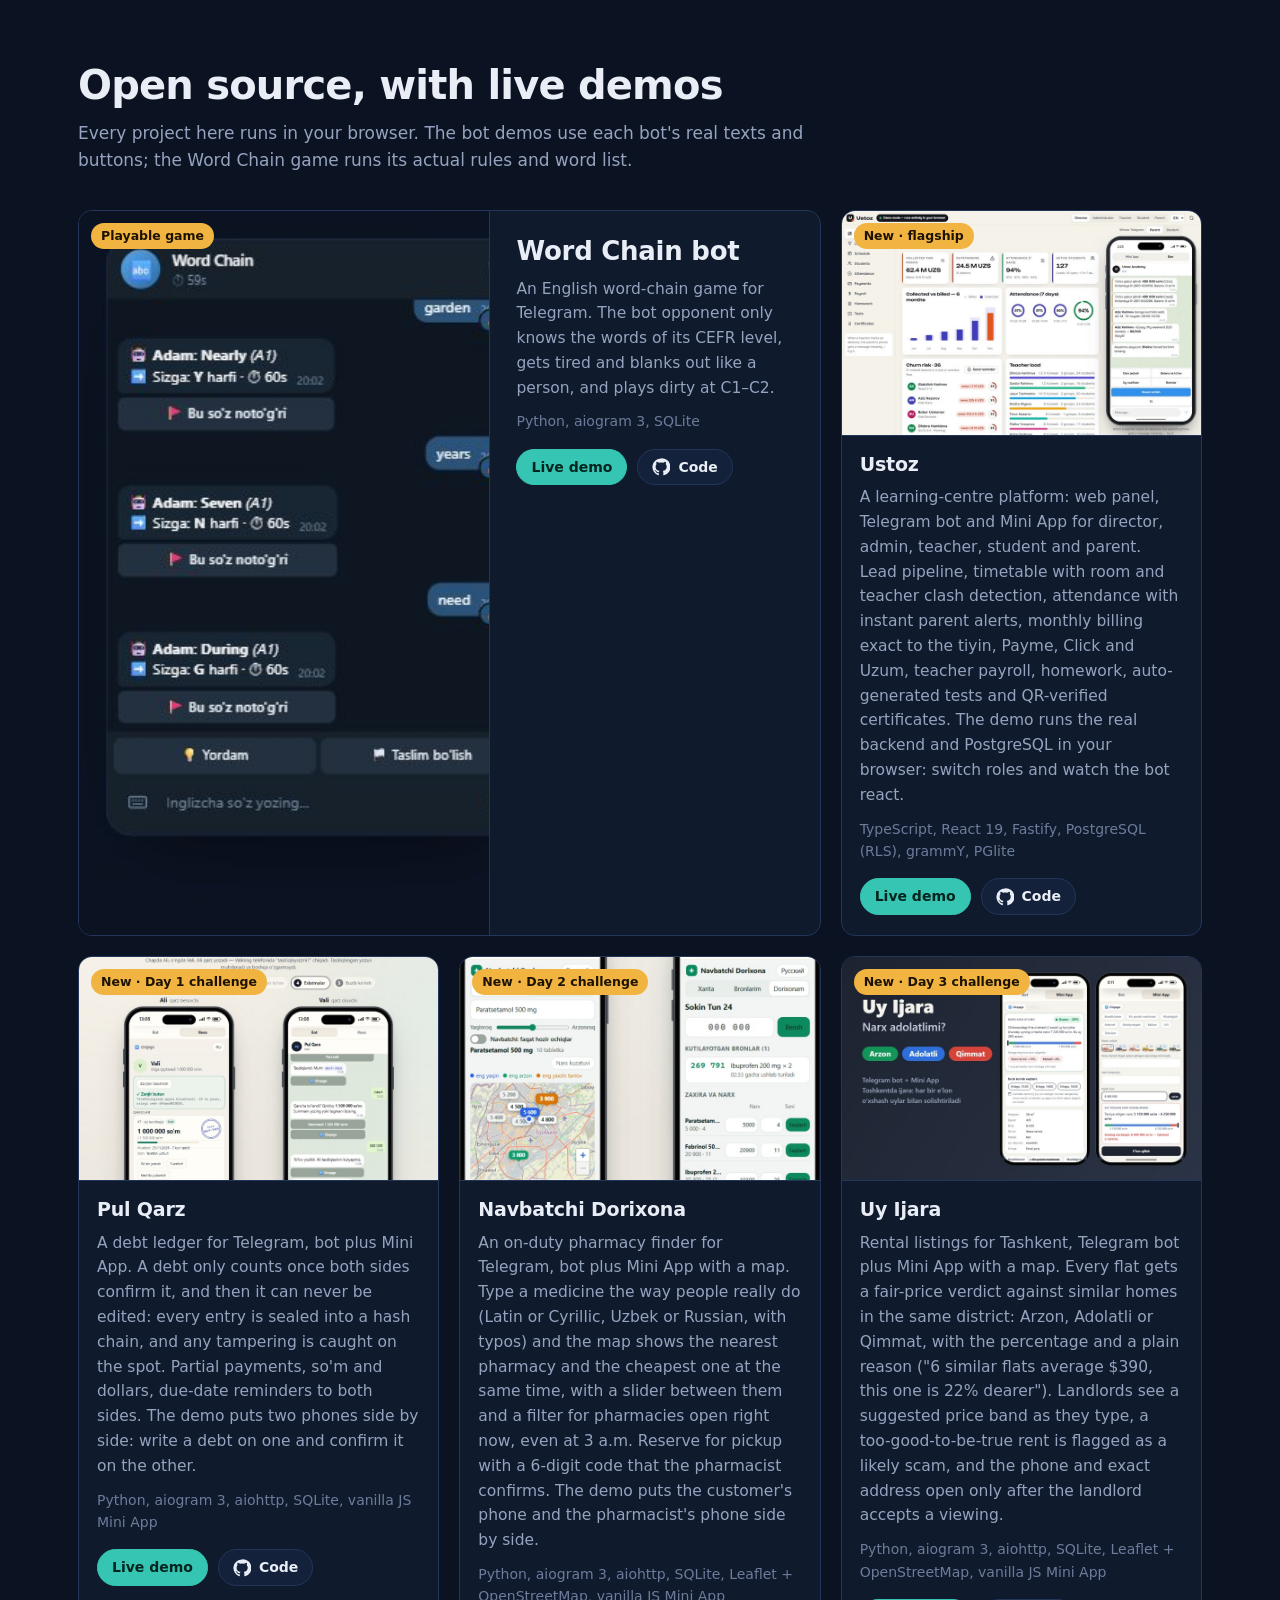
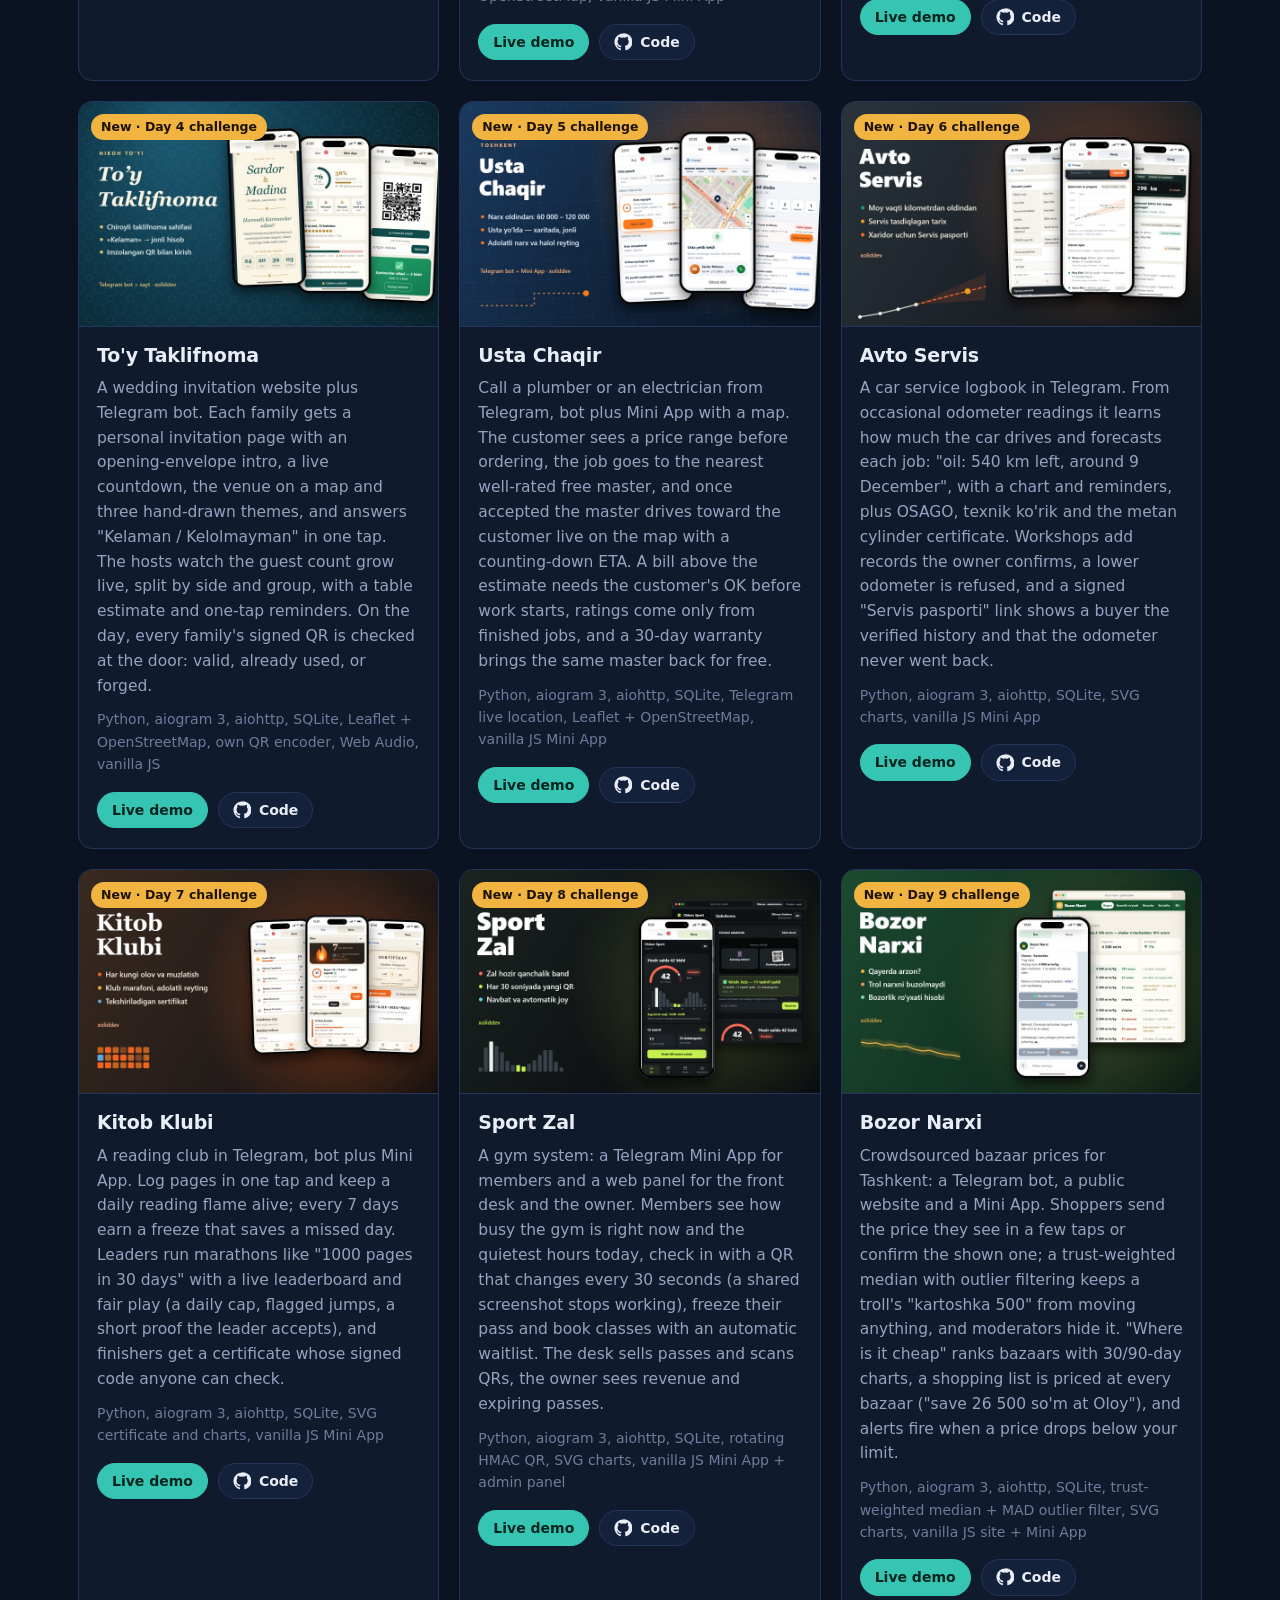
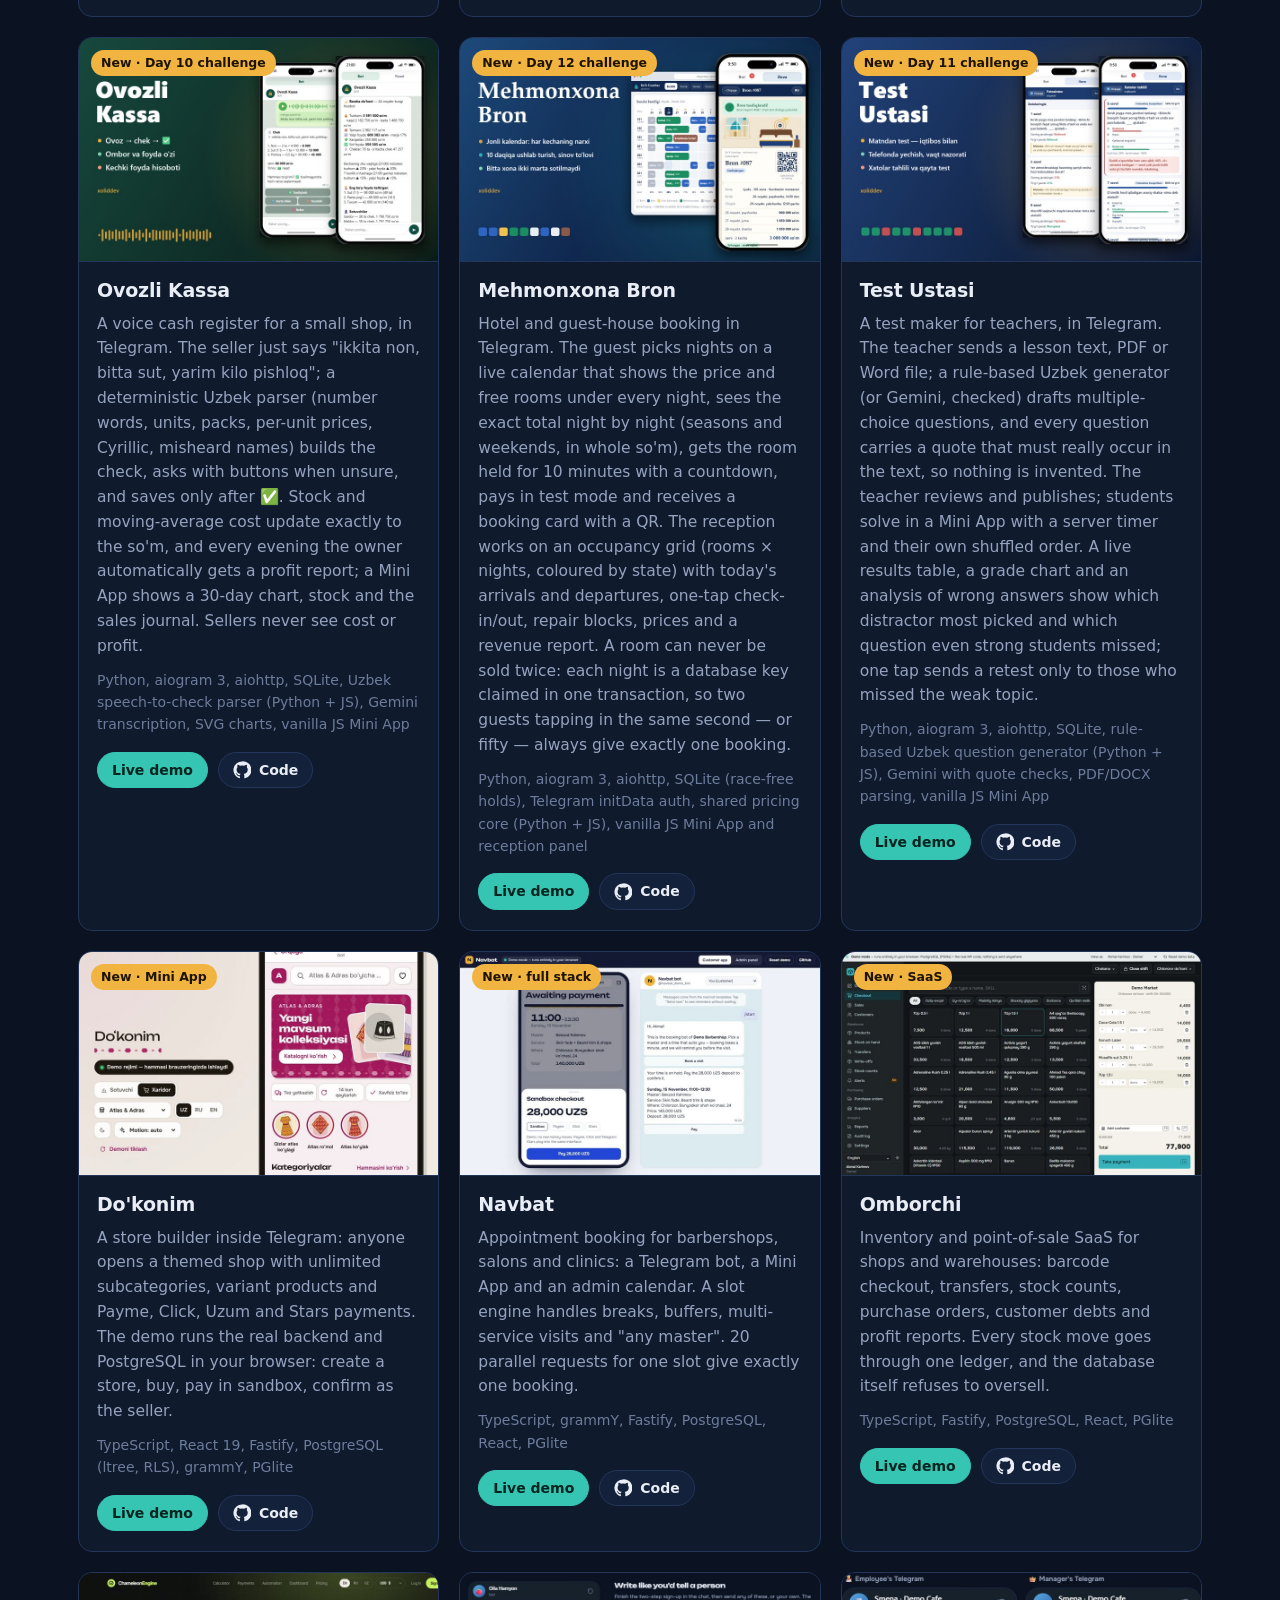
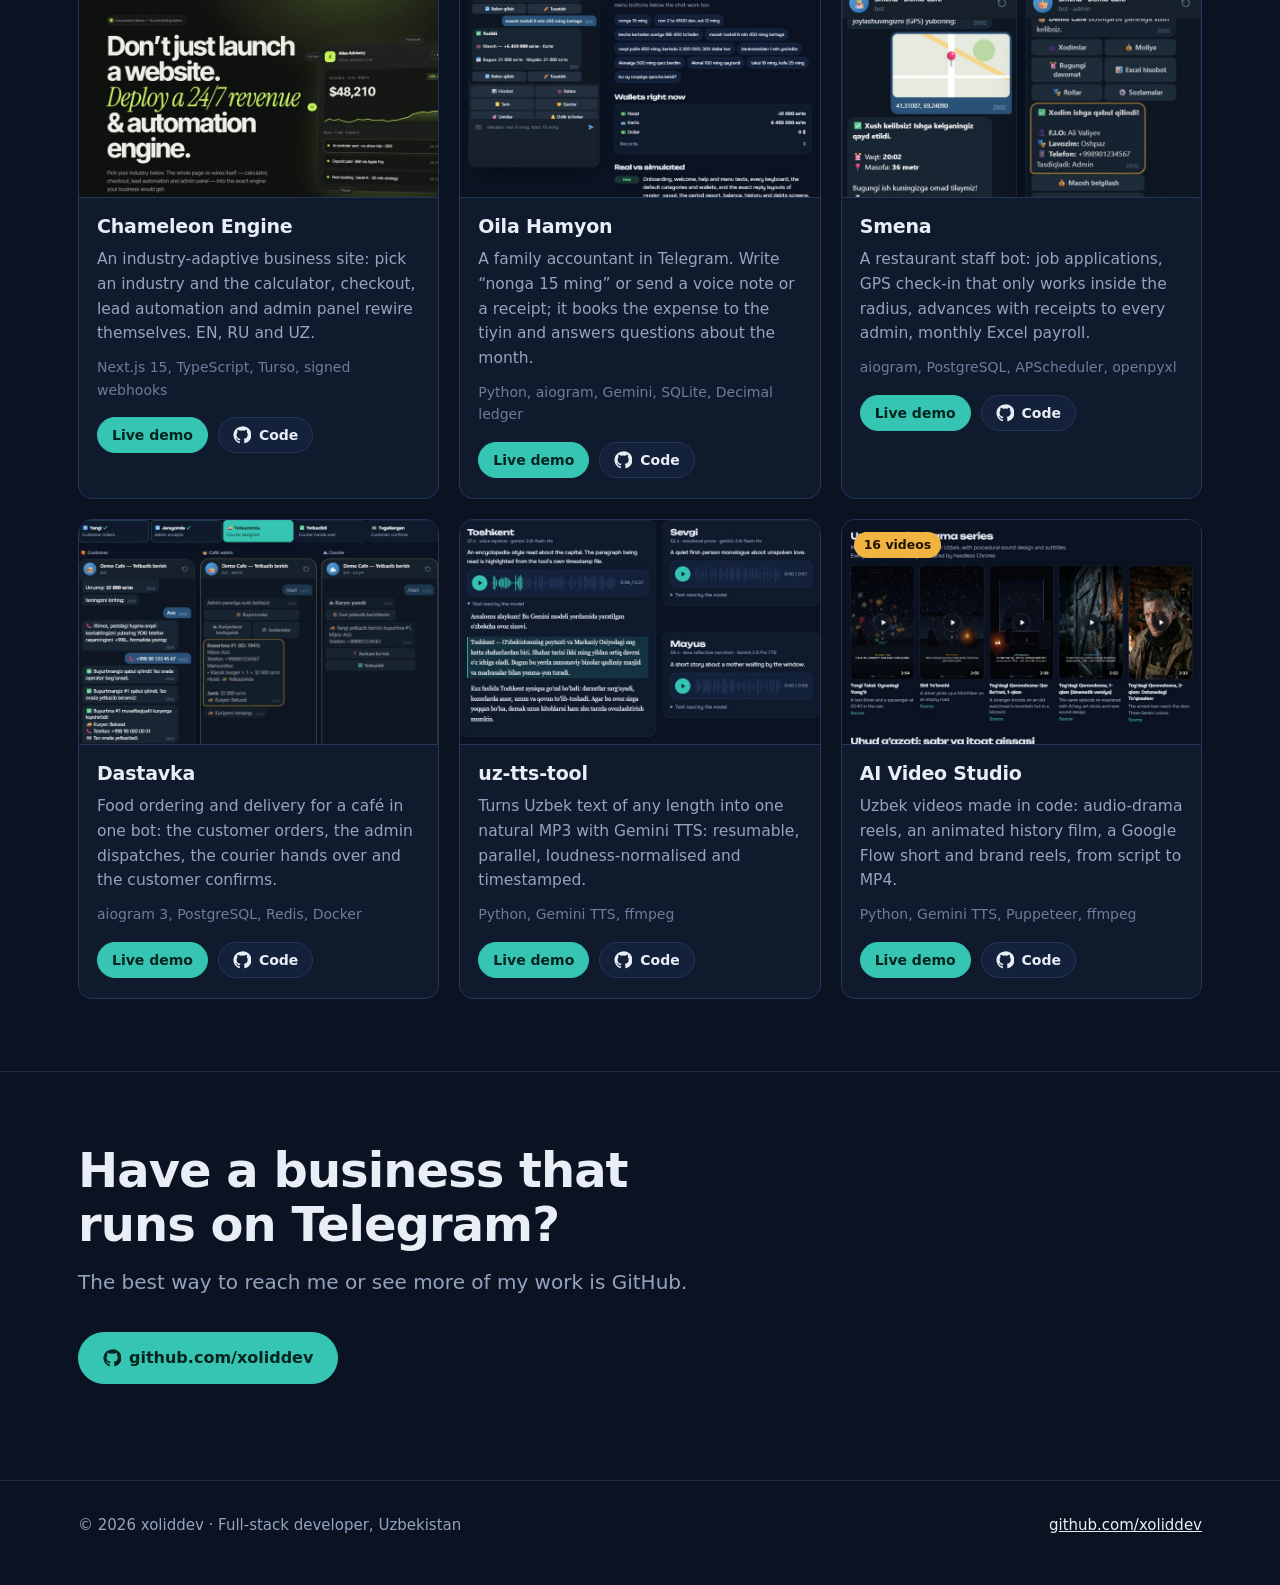
==== commit b669be06: "Add Mehmonxona Bron (day 12 challenge): card, thumbnail, sitemap Co-Authored-By: Claude Opus 5.5 <no" ====
--- a/index.html
+++ b/index.html
@@ -333,6 +333,18 @@
           </div>
         </article>
         <article class="proj">
+          <a class="proj-thumb" href="/mehmonxona-bron/" tabindex="-1" aria-hidden="true"><img src="assets/img/thumbs/mehmonxona-bron.jpg" alt="" loading="lazy" width="800" height="500"><span class="badge-play"><span class="l-en">New · Day 12 challenge</span><span class="l-uz">Yangi · 12-kun chellenj</span></span></a>
+          <div class="proj-body">
+            <h3><a href="/mehmonxona-bron/">Mehmonxona Bron</a></h3>
+            <p class="l-en">Hotel and guest-house booking in Telegram. The guest picks nights on a live calendar that shows the price and free rooms under every night, sees the exact total night by night (seasons and weekends, in whole so'm), gets the room held for 10 minutes with a countdown, pays in test mode and receives a booking card with a QR. The reception works on an occupancy grid (rooms × nights, coloured by state) with today's arrivals and departures, one-tap check-in/out, repair blocks, prices and a revenue report. A room can never be sold twice: each night is a database key claimed in one transaction, so two guests tapping in the same second — or fifty — always give exactly one booking.</p><p class="l-uz">Mehmonxona va mehmon uylari uchun bron tizimi, Telegram ichida. Mehmon kalendardan kunlarni tanlaydi: har kecha ostida narx va bo'sh xonalar ko'rinadi, jami narx kechama-kecha, so'mgacha aniq chiqadi. Xona 10 daqiqa ushlab turiladi, to'lov sinov rejimida, mehmonga QR kodli bron kartasi keladi. Qabulxonada xonalar bandligi jadvali: bugun kim keladi, kim ketadi, bitta tugma bilan joylashtirish va chiqarish, ta'mir, narxlar va daromad hisoboti. Bitta xona ikki marta sotilmaydi: ikki kishi bir soniyada bossa ham, ellik kishi bossa ham, bron faqat bitta bo'ladi.</p>
+            <p class="proj-tech">Python, aiogram 3, aiohttp, SQLite (race-free holds), Telegram initData auth, shared pricing core (Python + JS), vanilla JS Mini App and reception panel</p>
+            <div class="btn-row">
+              <a class="btn btn-primary btn-small" href="/mehmonxona-bron/"><span class="l-en">Live demo</span><span class="l-uz">Jonli demo</span></a>
+              <a class="btn btn-small" href="https://github.com/xoliddev/mehmonxona-bron" target="_blank" rel="noopener"><svg viewBox="0 0 24 24" fill="currentColor" aria-hidden="true"><path d="M12 .5a11.5 11.5 0 0 0-3.6 22.4c.6.1.8-.3.8-.6v-2c-3.2.7-3.9-1.5-3.9-1.5-.5-1.3-1.3-1.7-1.3-1.7-1-.7.1-.7.1-.7 1.2.1 1.8 1.2 1.8 1.2 1 1.8 2.8 1.3 3.5 1 .1-.8.4-1.3.7-1.6-2.6-.3-5.3-1.3-5.3-5.7 0-1.3.5-2.3 1.2-3.1-.1-.3-.5-1.5.1-3.1 0 0 1-.3 3.2 1.2a11 11 0 0 1 5.8 0c2.2-1.5 3.2-1.2 3.2-1.2.6 1.6.2 2.8.1 3.1.8.8 1.2 1.9 1.2 3.1 0 4.4-2.7 5.4-5.3 5.7.4.4.8 1.1.8 2.2v3.3c0 .3.2.7.8.6A11.5 11.5 0 0 0 12 .5z"/></svg><span class="l-en">Code</span><span class="l-uz">Kod</span></a>
+            </div>
+          </div>
+        </article>
+        <article class="proj">
           <a class="proj-thumb" href="/test-ustasi/" tabindex="-1" aria-hidden="true"><img src="assets/img/thumbs/test-ustasi.jpg" alt="" loading="lazy" width="800" height="500"><span class="badge-play"><span class="l-en">New · Day 11 challenge</span><span class="l-uz">Yangi · 11-kun chellenj</span></span></a>
           <div class="proj-body">
             <h3><a href="/test-ustasi/">Test Ustasi</a></h3>
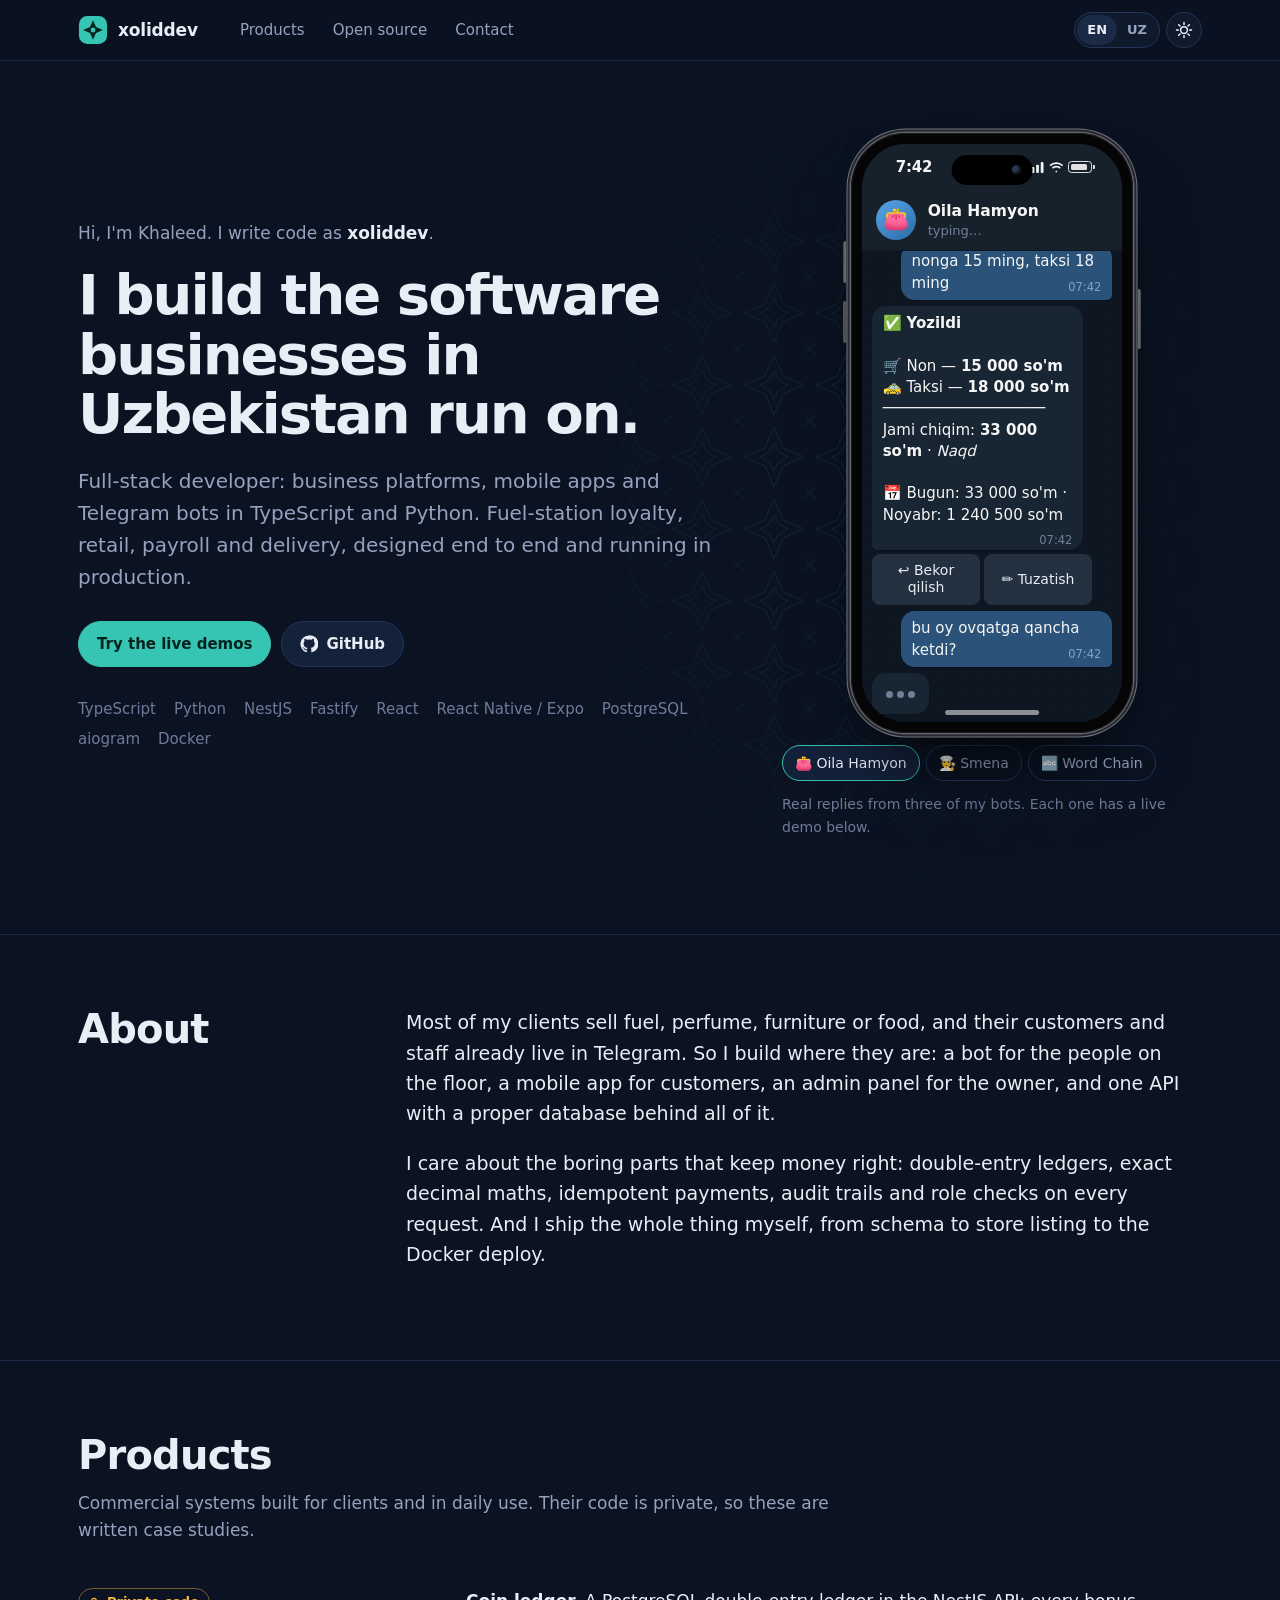
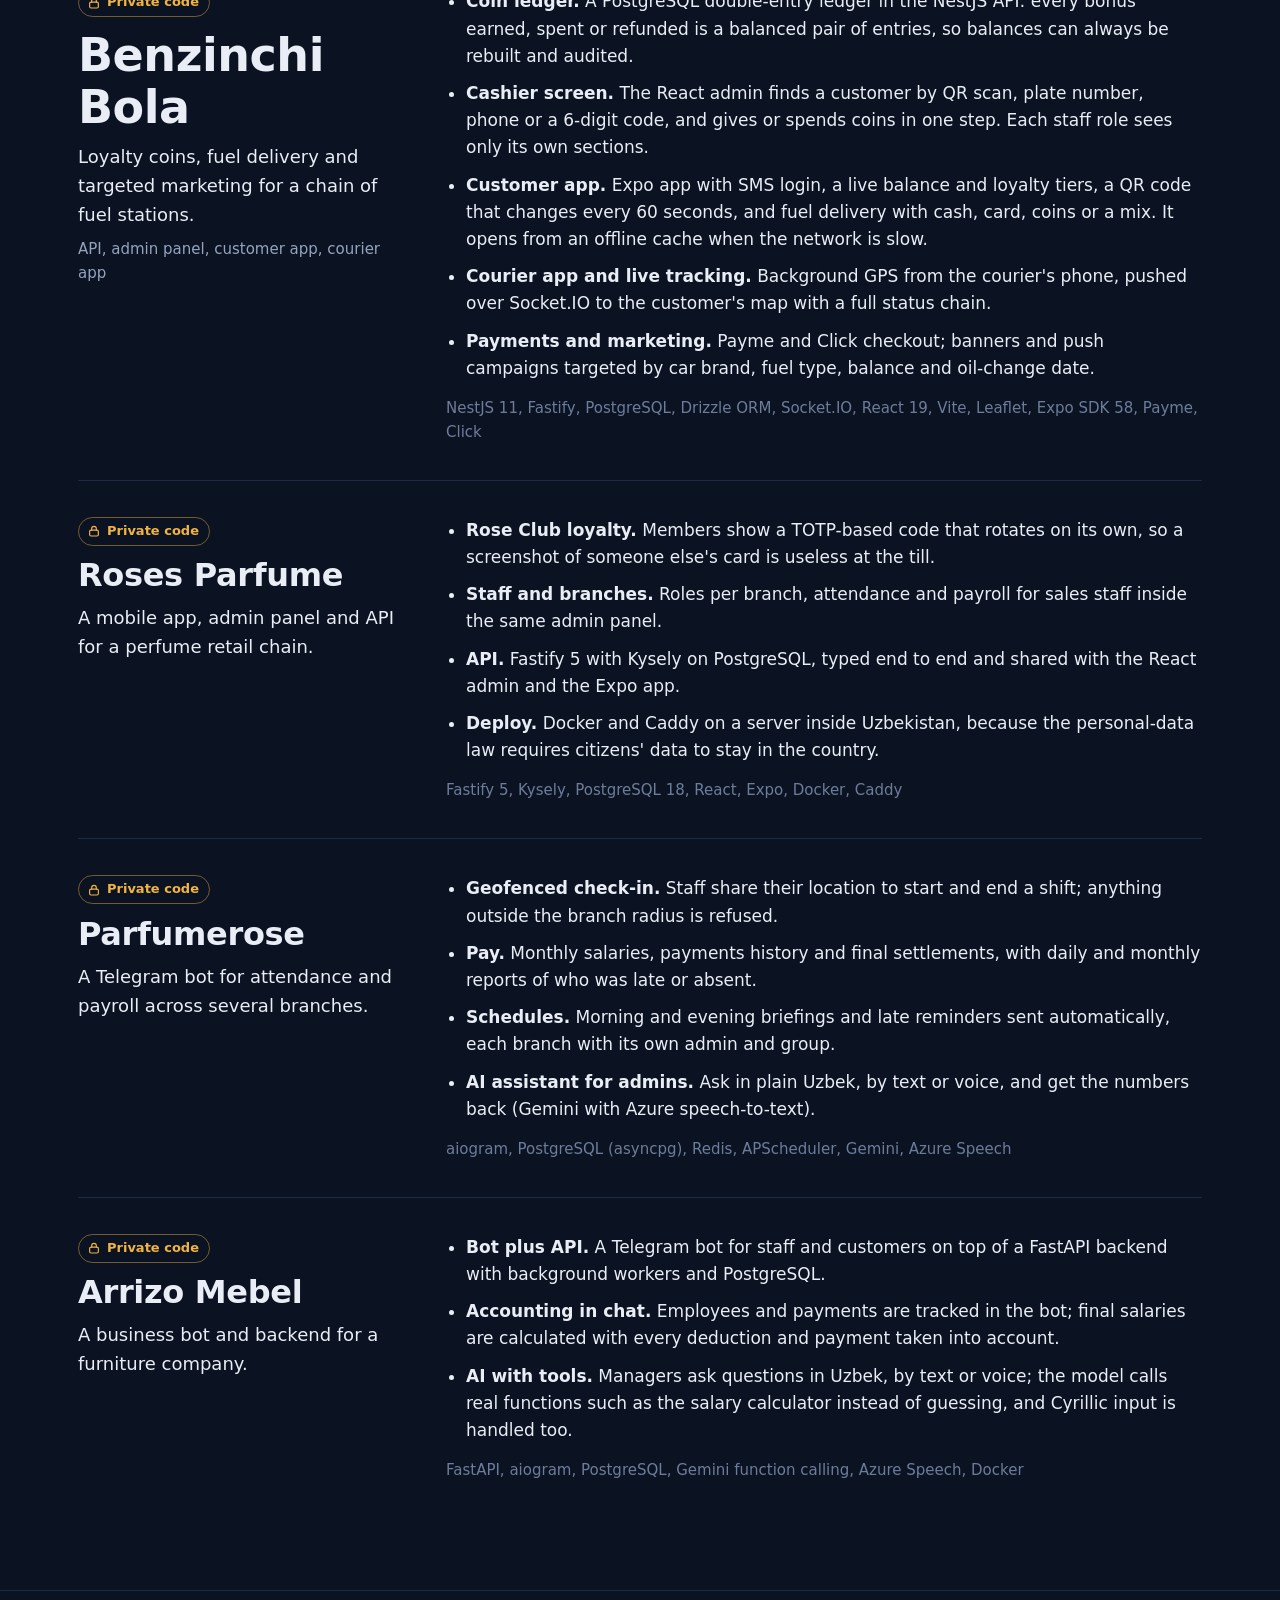
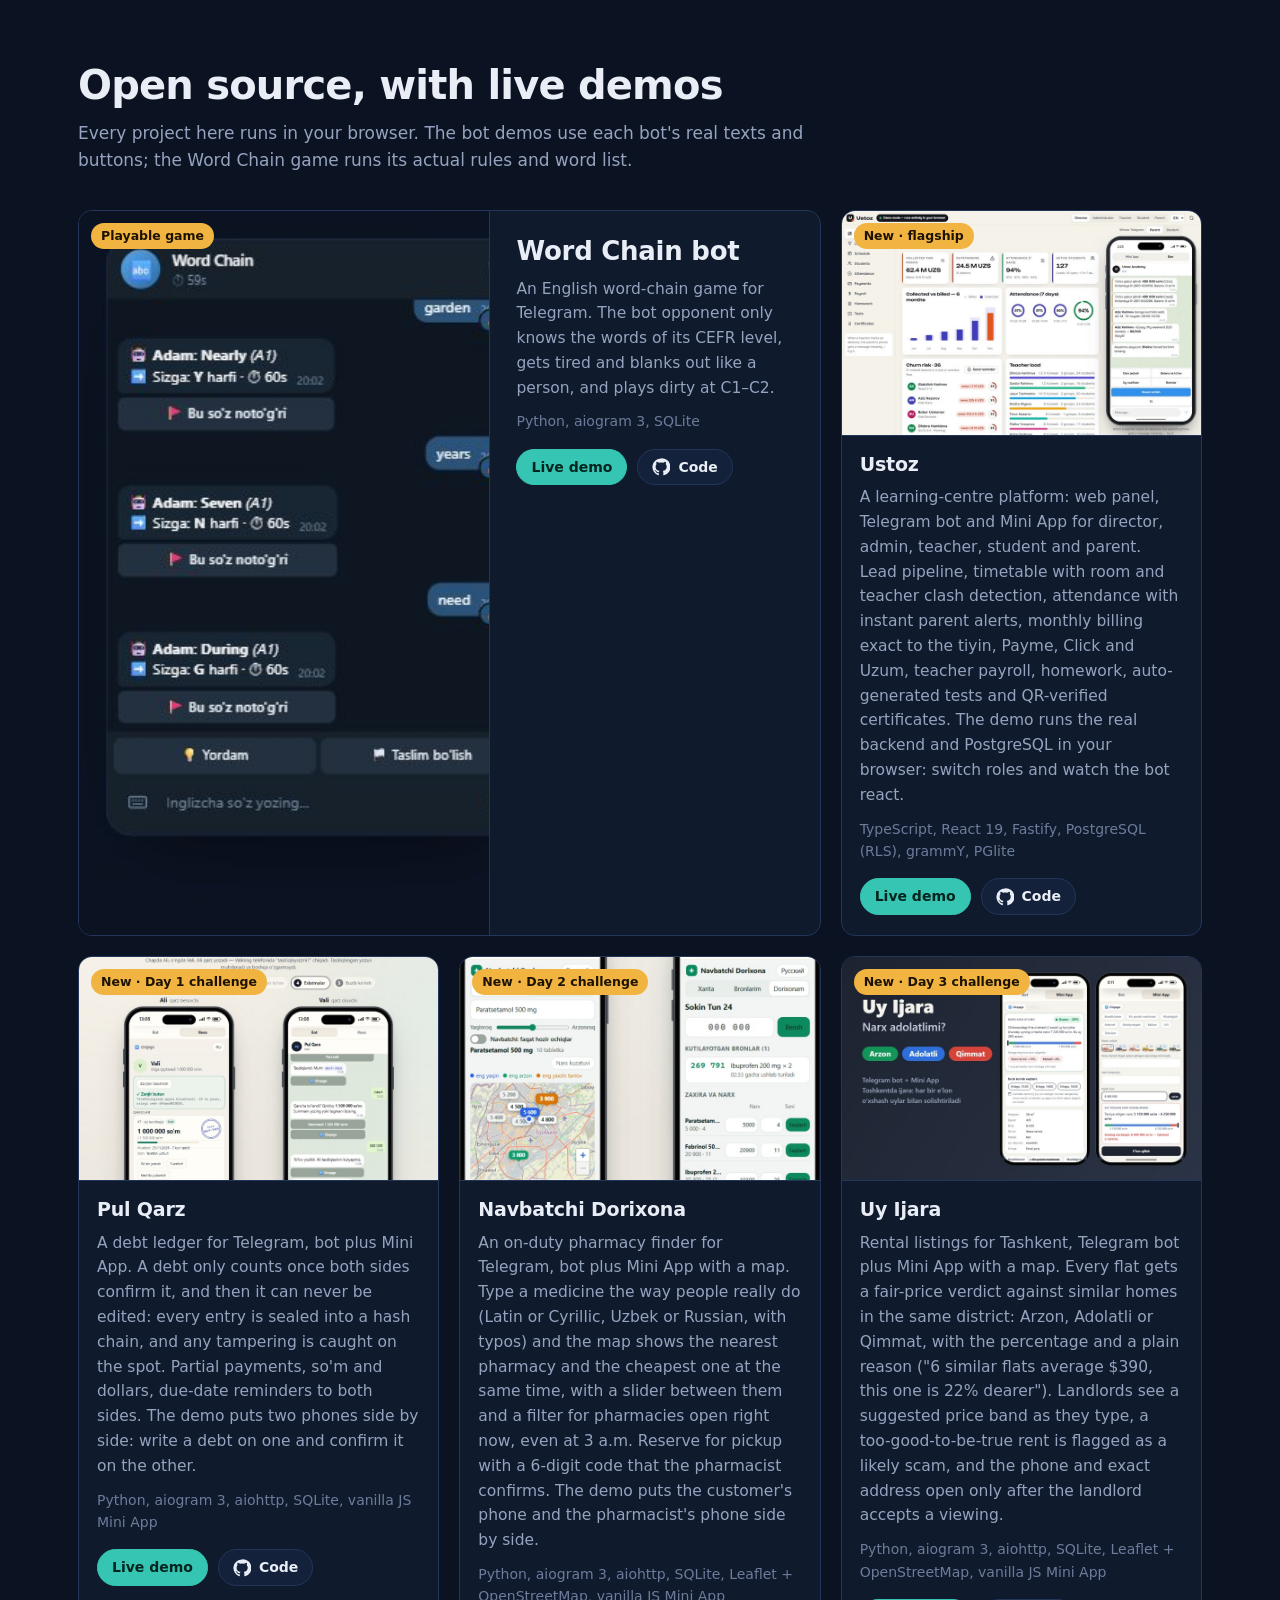
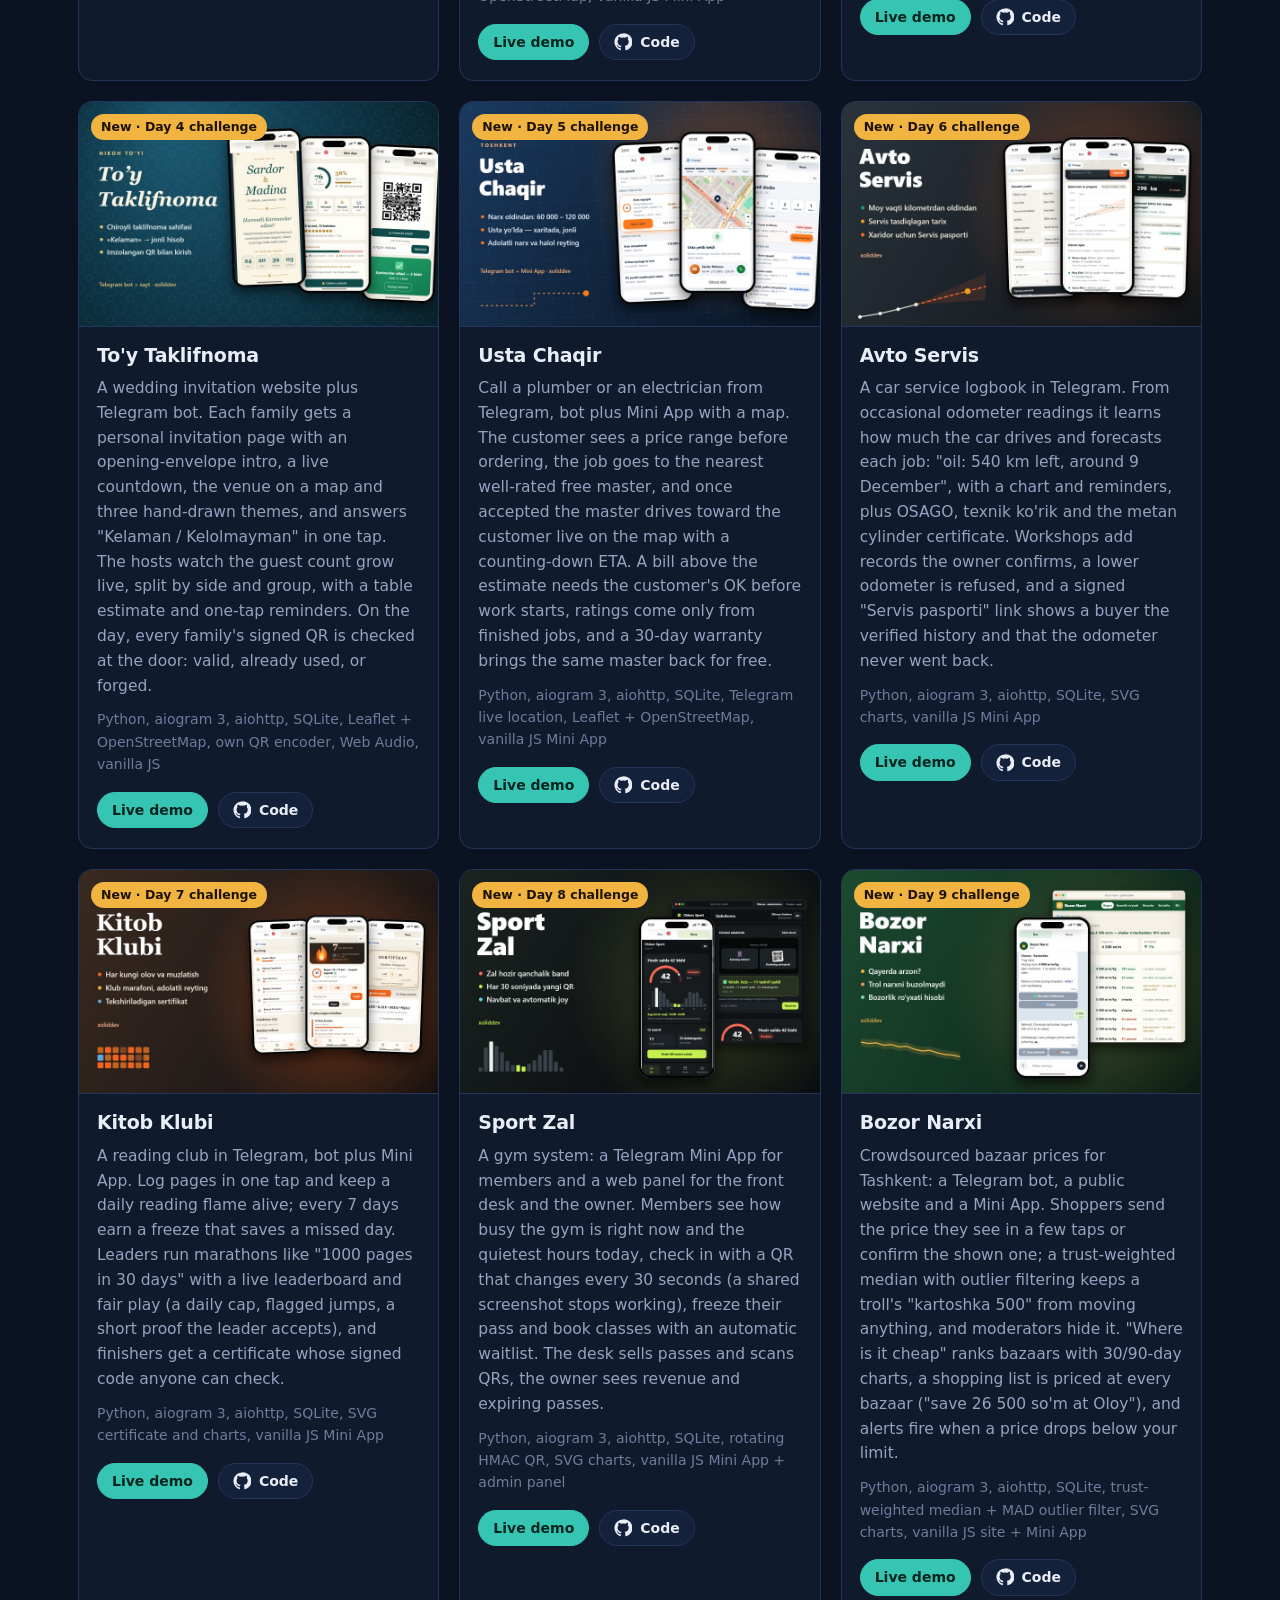
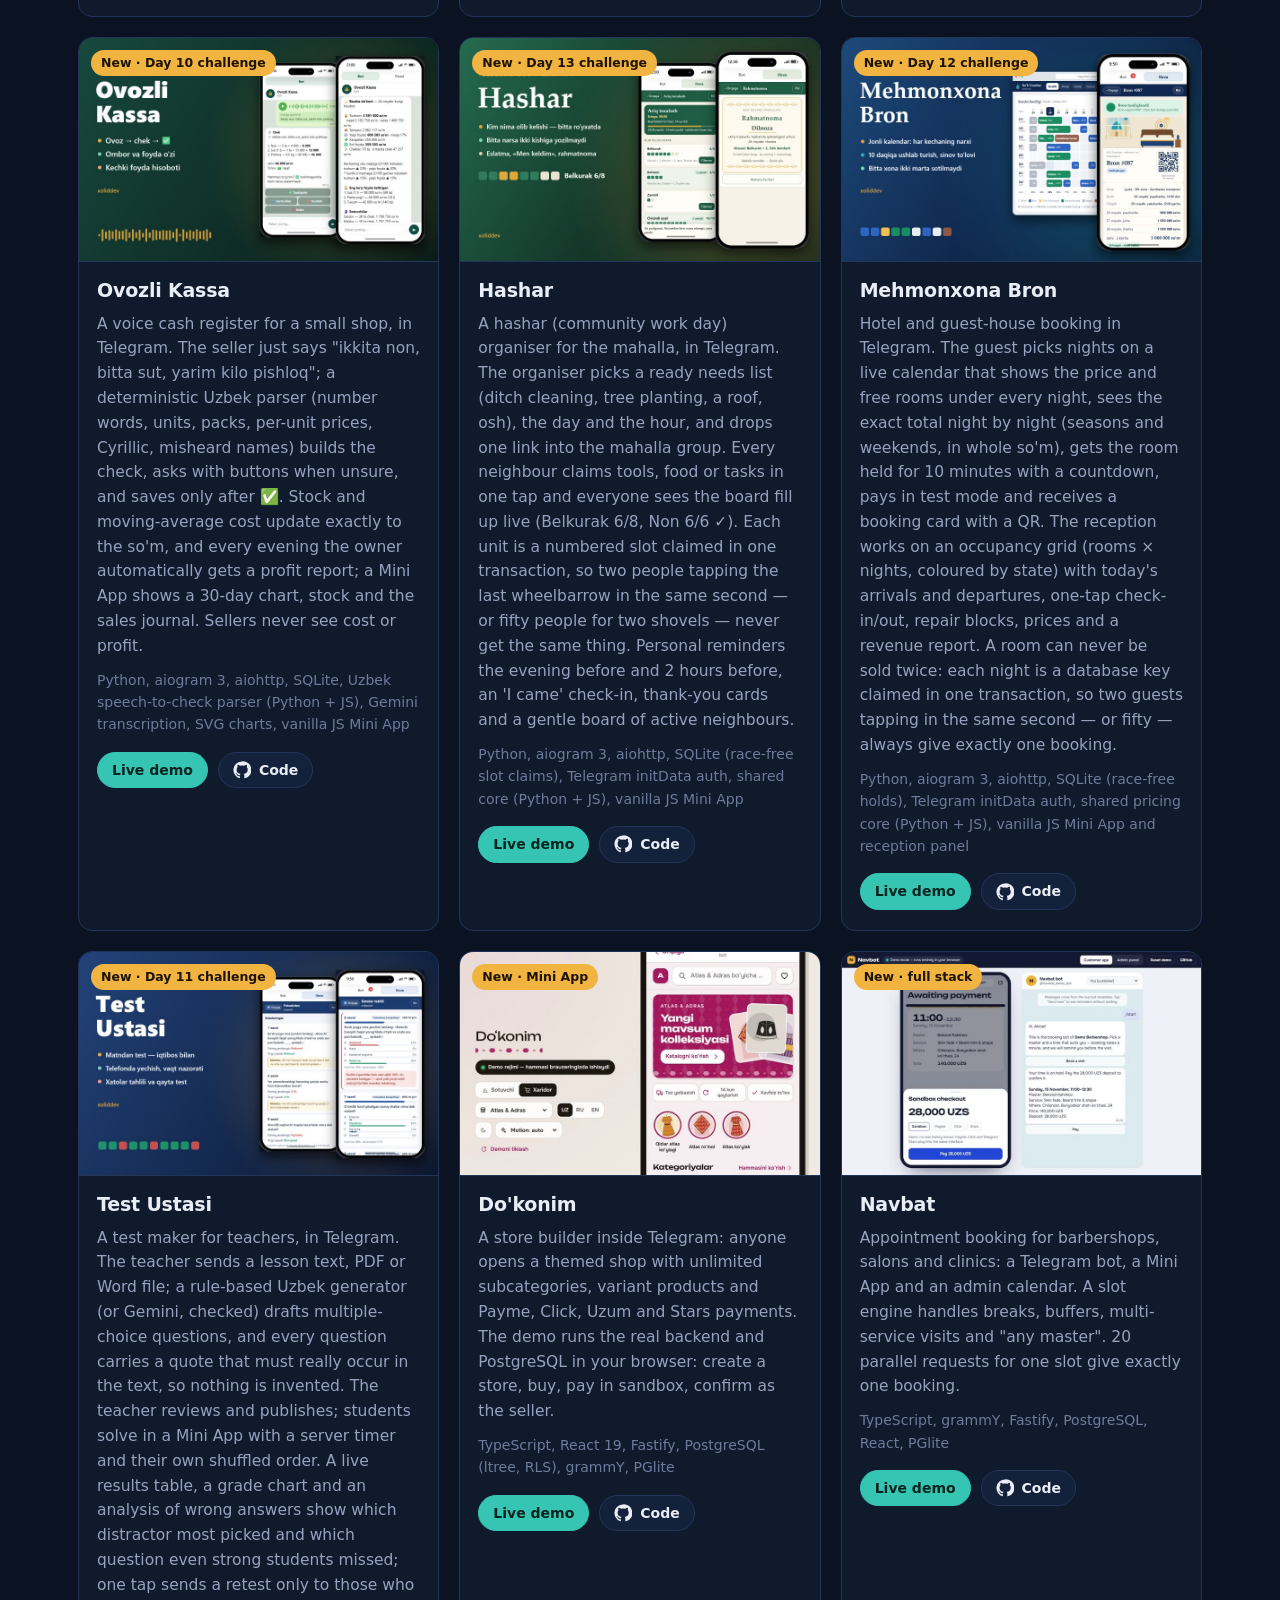
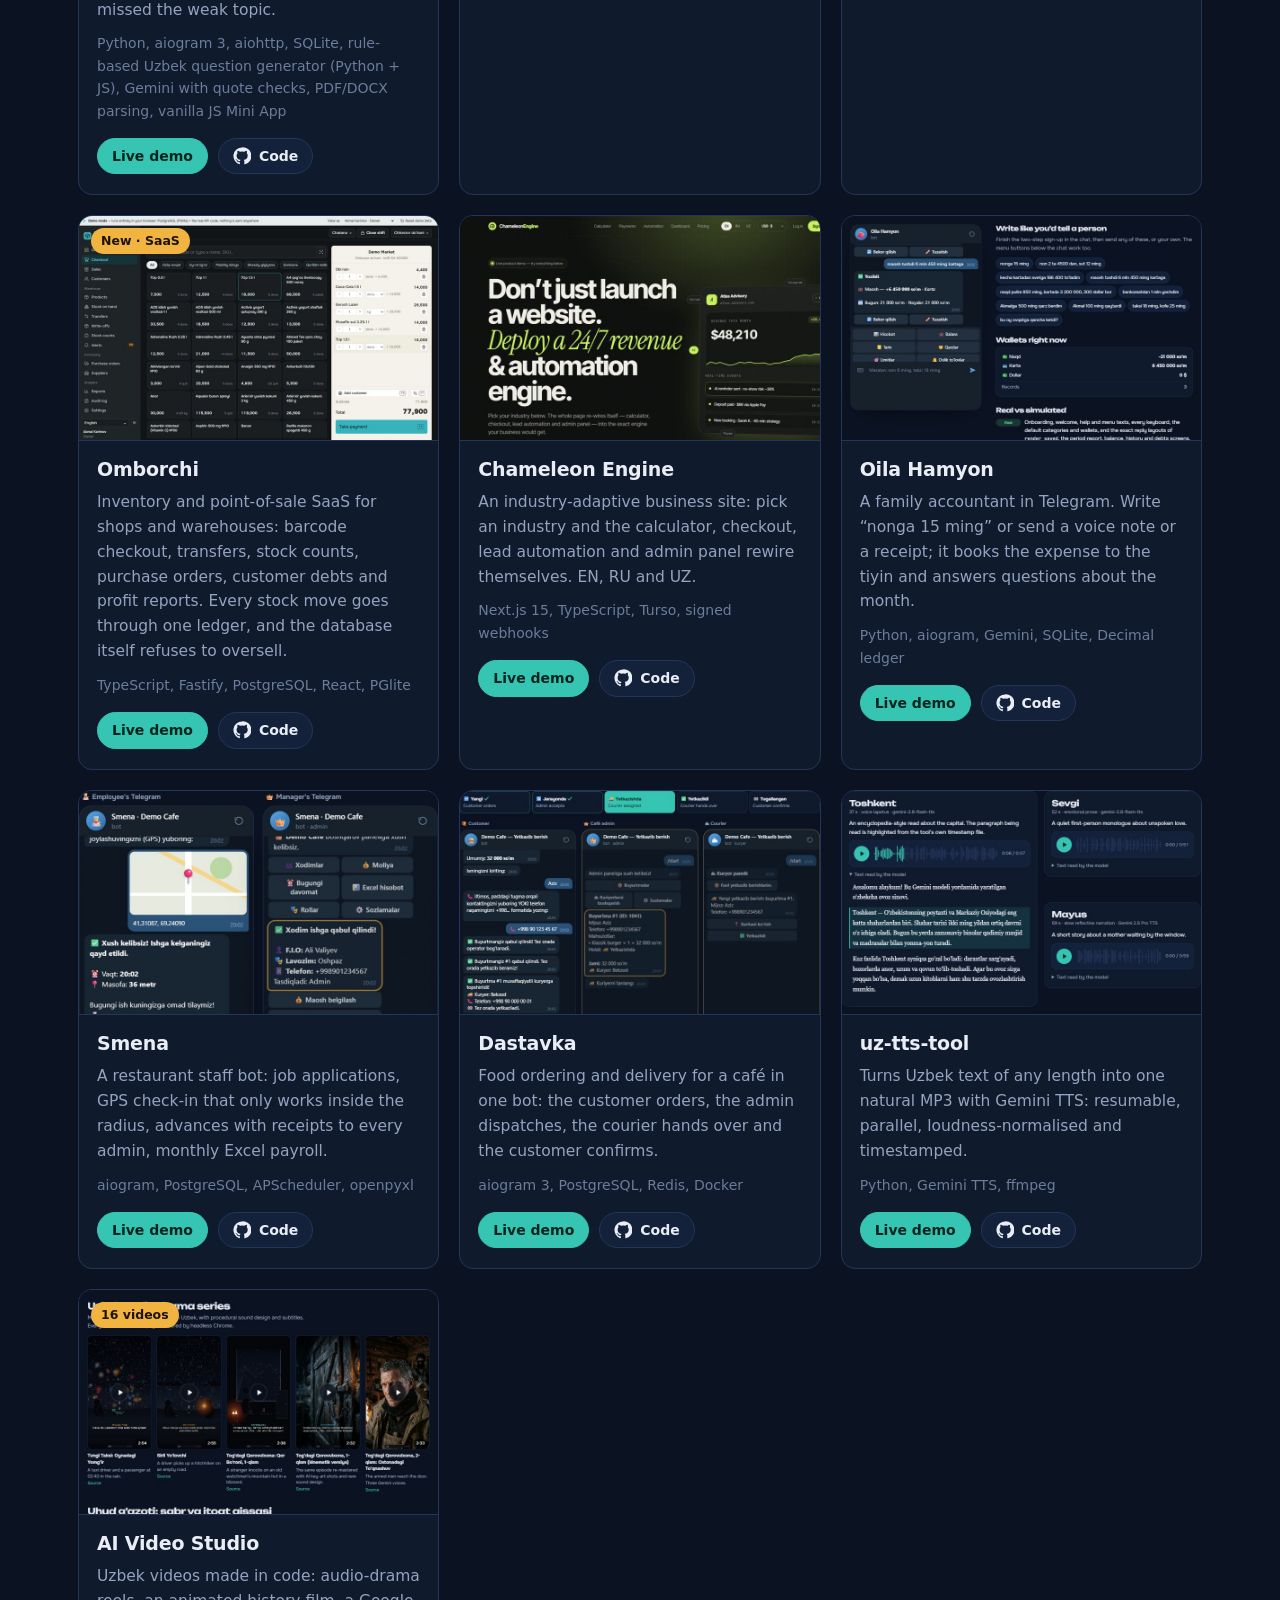
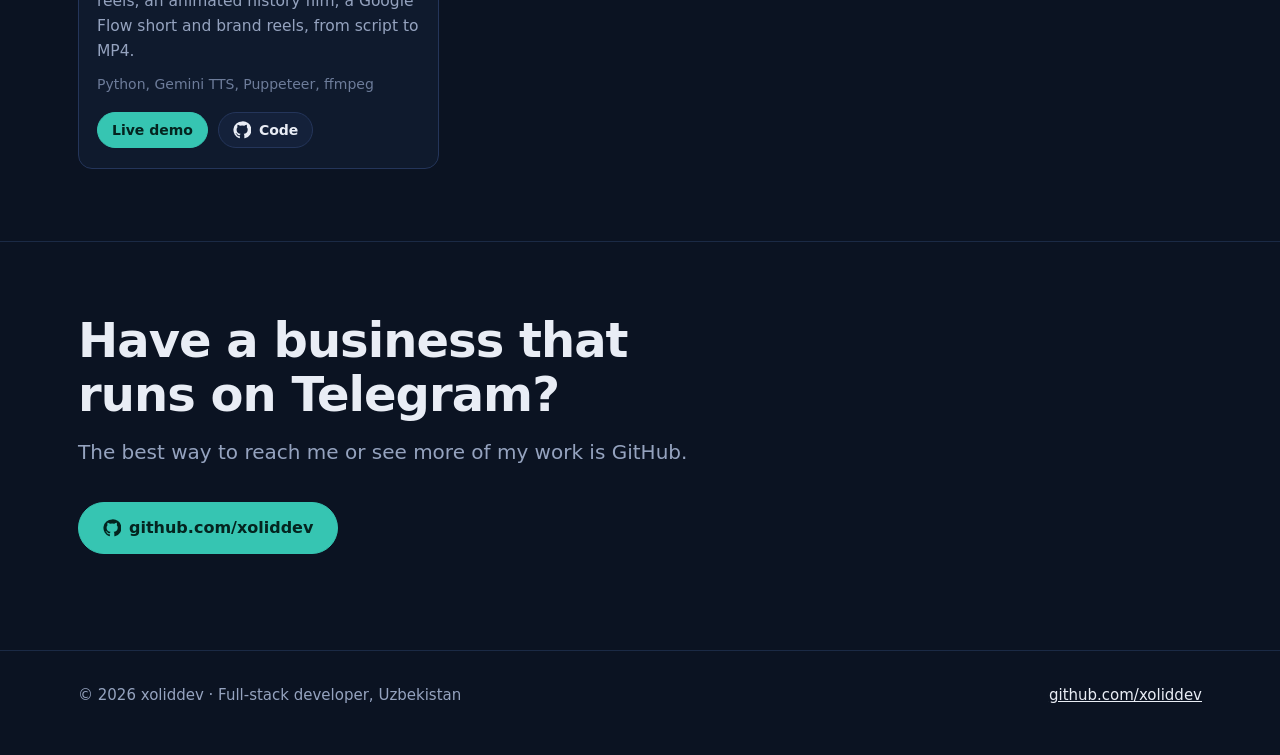
==== commit 6b304d20: "Add Hashar (day 13 challenge): card, thumbnail, sitemap Co-Authored-By: Claude Opus 5.5 <noreply@ant" ====
--- a/index.html
+++ b/index.html
@@ -333,6 +333,18 @@
           </div>
         </article>
         <article class="proj">
+          <a class="proj-thumb" href="/hashar/" tabindex="-1" aria-hidden="true"><img src="assets/img/thumbs/hashar.jpg" alt="" loading="lazy" width="800" height="500"><span class="badge-play"><span class="l-en">New · Day 13 challenge</span><span class="l-uz">Yangi · 13-kun chellenj</span></span></a>
+          <div class="proj-body">
+            <h3><a href="/hashar/">Hashar</a></h3>
+            <p class="l-en">A hashar (community work day) organiser for the mahalla, in Telegram. The organiser picks a ready needs list (ditch cleaning, tree planting, a roof, osh), the day and the hour, and drops one link into the mahalla group. Every neighbour claims tools, food or tasks in one tap and everyone sees the board fill up live (Belkurak 6/8, Non 6/6 ✓). Each unit is a numbered slot claimed in one transaction, so two people tapping the last wheelbarrow in the same second — or fifty people for two shovels — never get the same thing. Personal reminders the evening before and 2 hours before, an 'I came' check-in, thank-you cards and a gentle board of active neighbours.</p><p class="l-uz">Mahalla hashari uchun bot, Telegram ichida. Tashkilotchi tayyor ro'yxatni (ariq tozalash, ko'chat, tom, osh), kun va soatni tanlaydi va guruhga bitta havola tashlaydi. Har bir qo'shni belkurak, zambil, non yoki ishni bir bosishda oladi, ro'yxat ko'z oldida to'lib boradi. Bitta narsa ikki kishiga yozilmaydi: oxirgi zambilni ikki kishi bir soniyada bossa ham, bittasi oladi, ikkinchisiga hali nima kerakligi taklif qilinadi. Kechqurun va 2 soat oldin har kimga o'z ro'yxati bilan eslatma, «Men keldim» belgisi, rahmatnoma va mahalla faollari daftari.</p>
+            <p class="proj-tech">Python, aiogram 3, aiohttp, SQLite (race-free slot claims), Telegram initData auth, shared core (Python + JS), vanilla JS Mini App</p>
+            <div class="btn-row">
+              <a class="btn btn-primary btn-small" href="/hashar/"><span class="l-en">Live demo</span><span class="l-uz">Jonli demo</span></a>
+              <a class="btn btn-small" href="https://github.com/xoliddev/hashar" target="_blank" rel="noopener"><svg viewBox="0 0 24 24" fill="currentColor" aria-hidden="true"><path d="M12 .5a11.5 11.5 0 0 0-3.6 22.4c.6.1.8-.3.8-.6v-2c-3.2.7-3.9-1.5-3.9-1.5-.5-1.3-1.3-1.7-1.3-1.7-1-.7.1-.7.1-.7 1.2.1 1.8 1.2 1.8 1.2 1 1.8 2.8 1.3 3.5 1 .1-.8.4-1.3.7-1.6-2.6-.3-5.3-1.3-5.3-5.7 0-1.3.5-2.3 1.2-3.1-.1-.3-.5-1.5.1-3.1 0 0 1-.3 3.2 1.2a11 11 0 0 1 5.8 0c2.2-1.5 3.2-1.2 3.2-1.2.6 1.6.2 2.8.1 3.1.8.8 1.2 1.9 1.2 3.1 0 4.4-2.7 5.4-5.3 5.7.4.4.8 1.1.8 2.2v3.3c0 .3.2.7.8.6A11.5 11.5 0 0 0 12 .5z"/></svg><span class="l-en">Code</span><span class="l-uz">Kod</span></a>
+            </div>
+          </div>
+        </article>
+        <article class="proj">
           <a class="proj-thumb" href="/mehmonxona-bron/" tabindex="-1" aria-hidden="true"><img src="assets/img/thumbs/mehmonxona-bron.jpg" alt="" loading="lazy" width="800" height="500"><span class="badge-play"><span class="l-en">New · Day 12 challenge</span><span class="l-uz">Yangi · 12-kun chellenj</span></span></a>
           <div class="proj-body">
             <h3><a href="/mehmonxona-bron/">Mehmonxona Bron</a></h3>
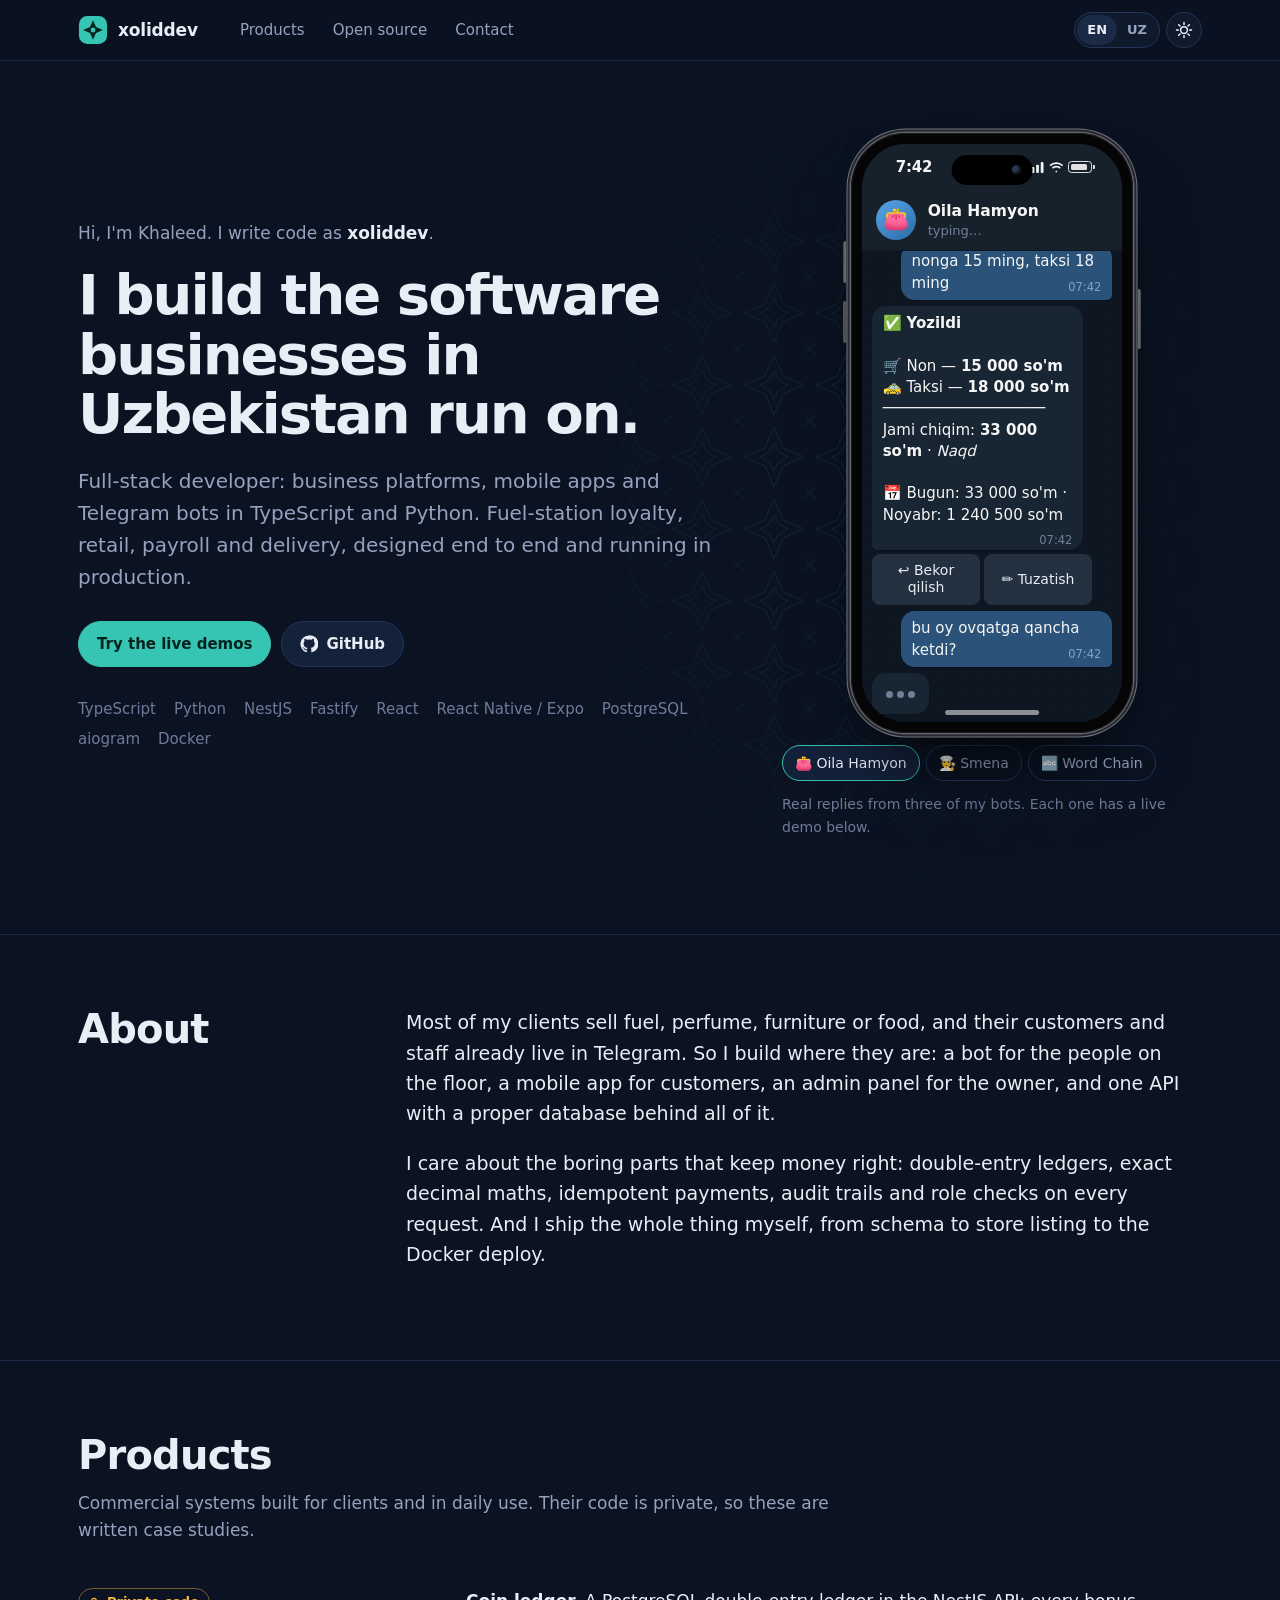
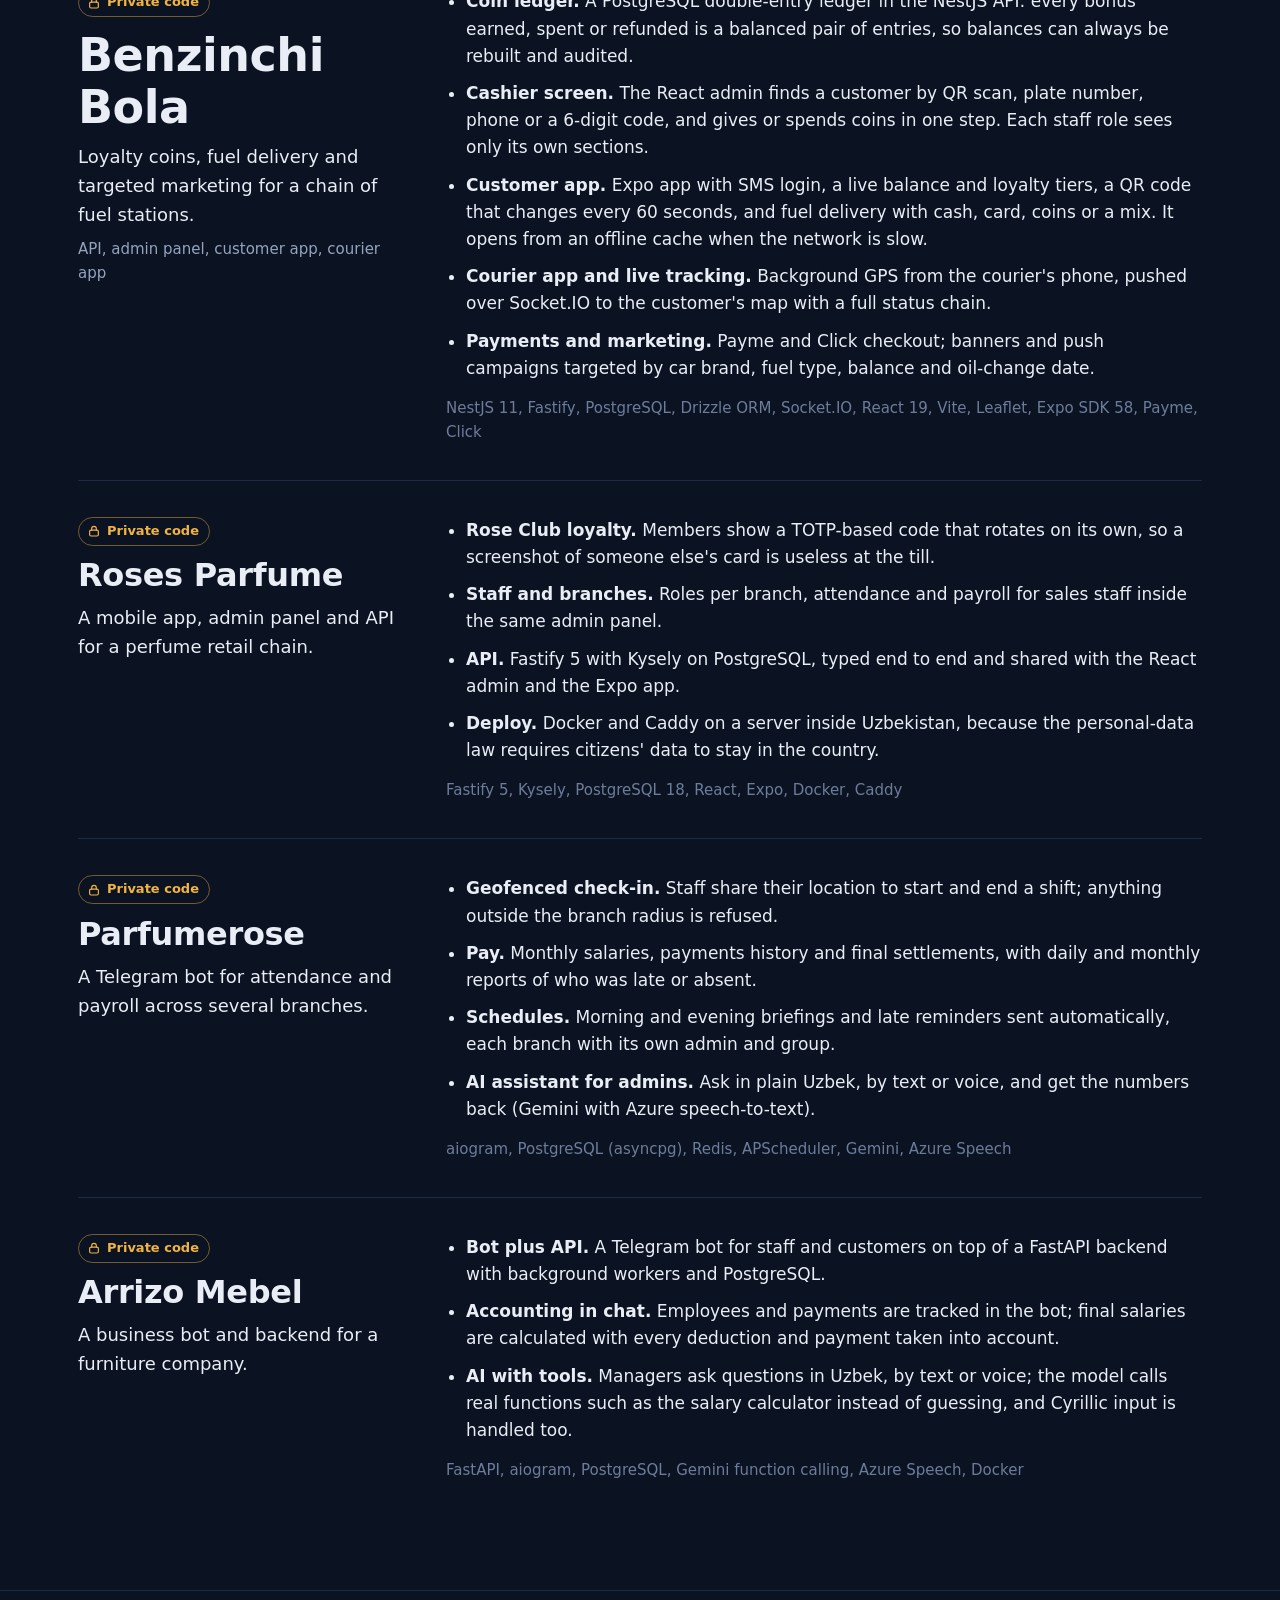
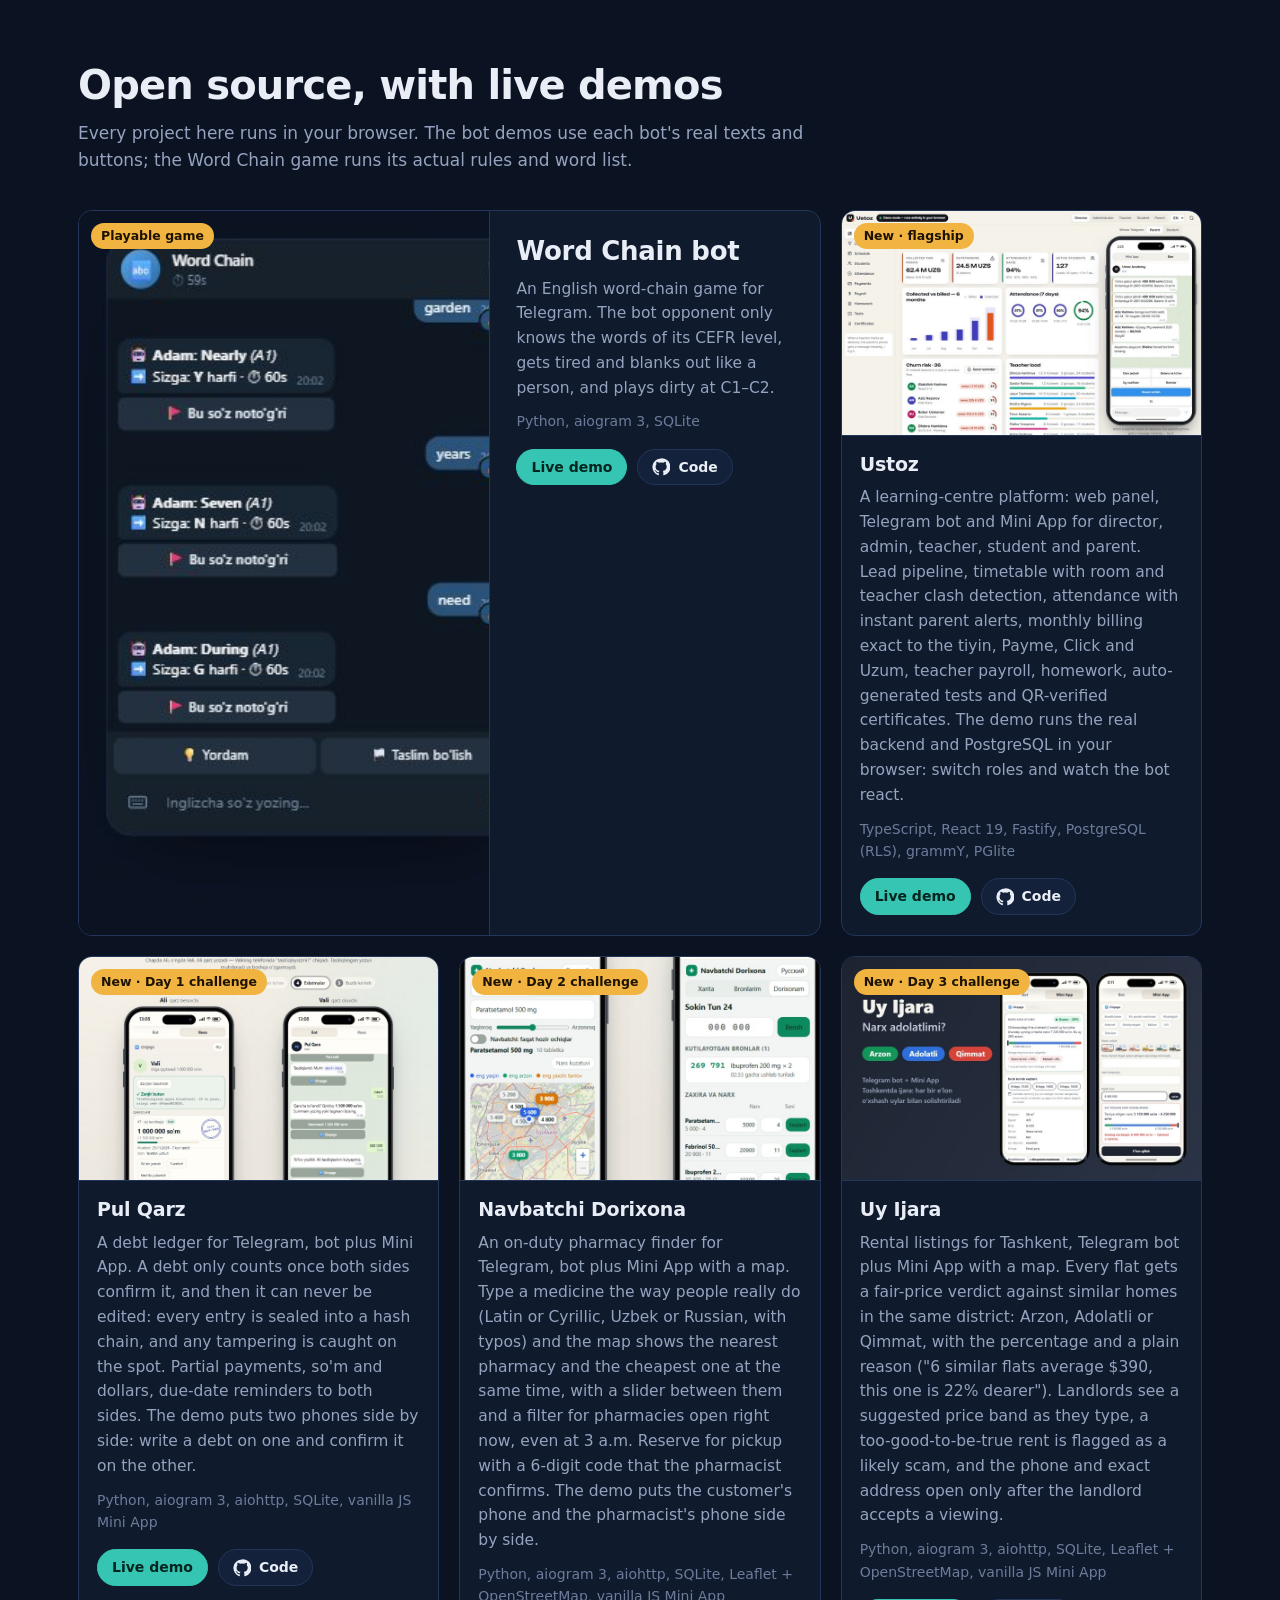
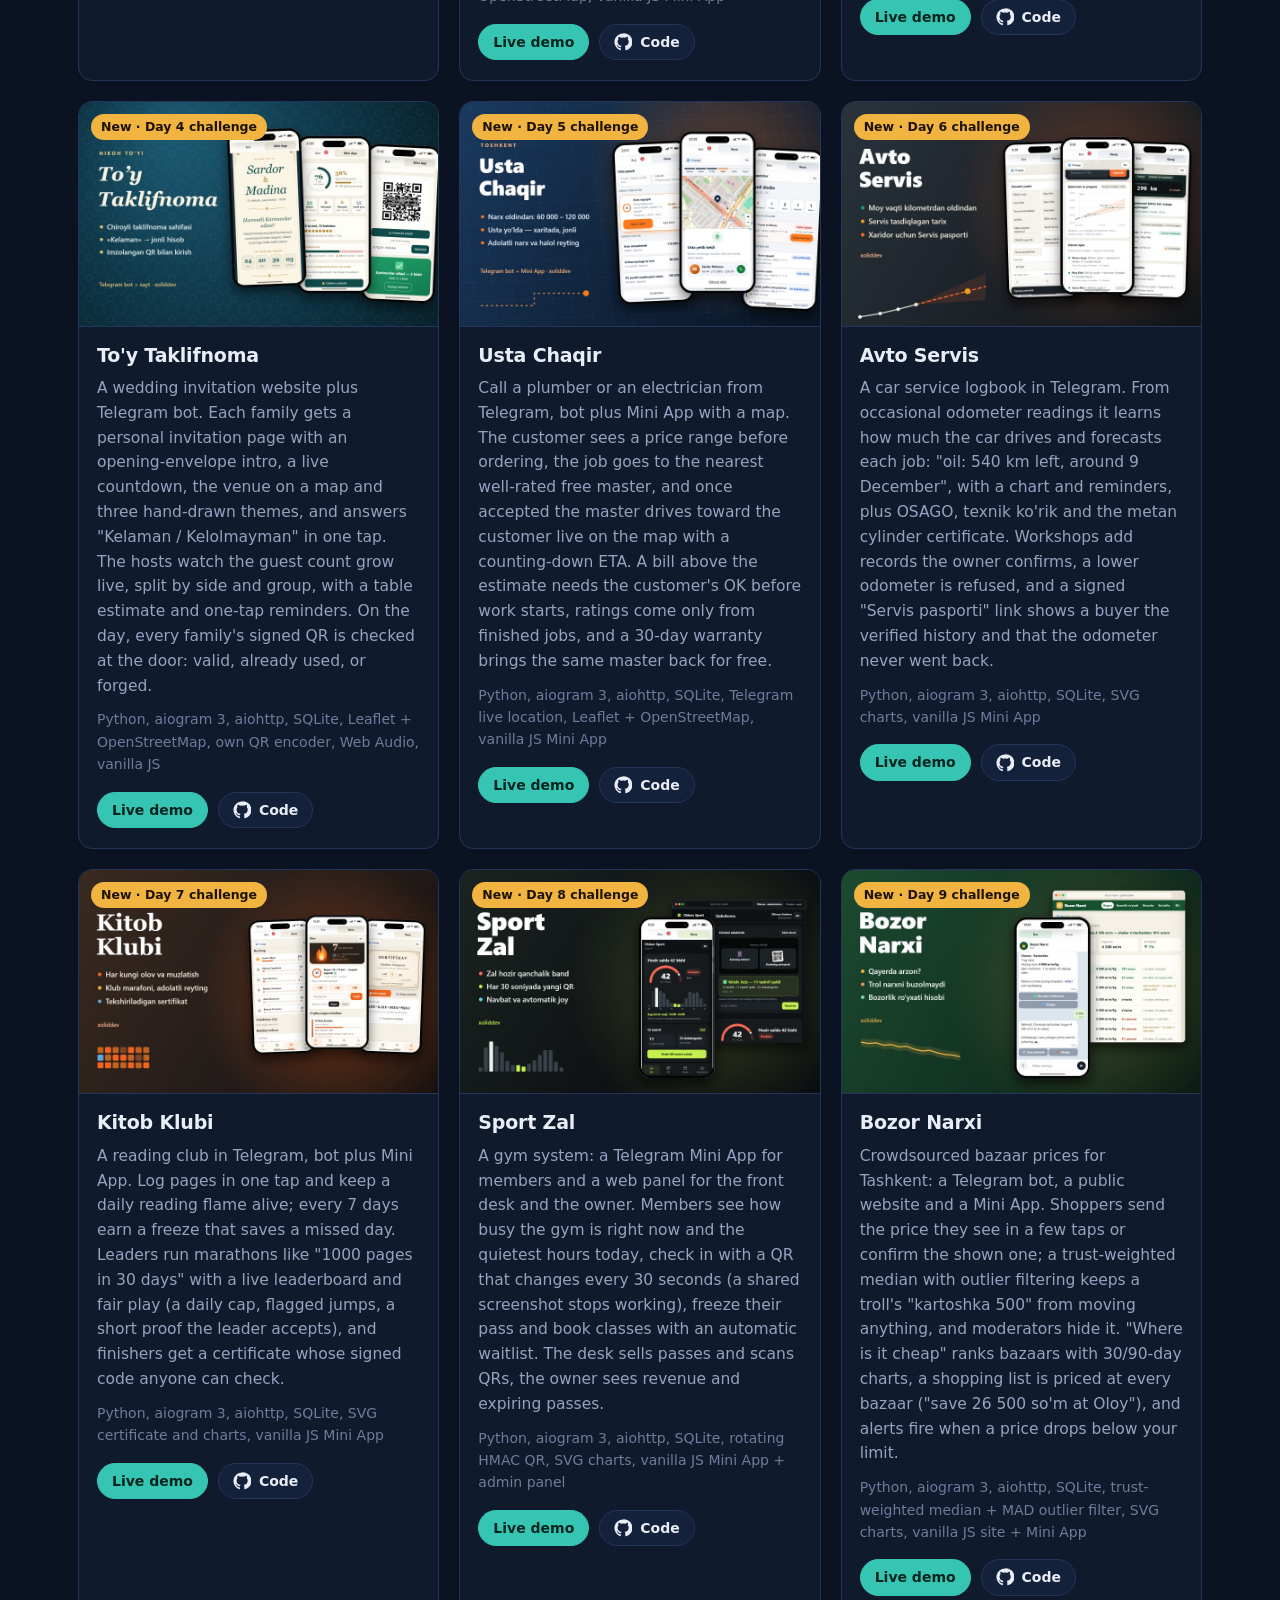
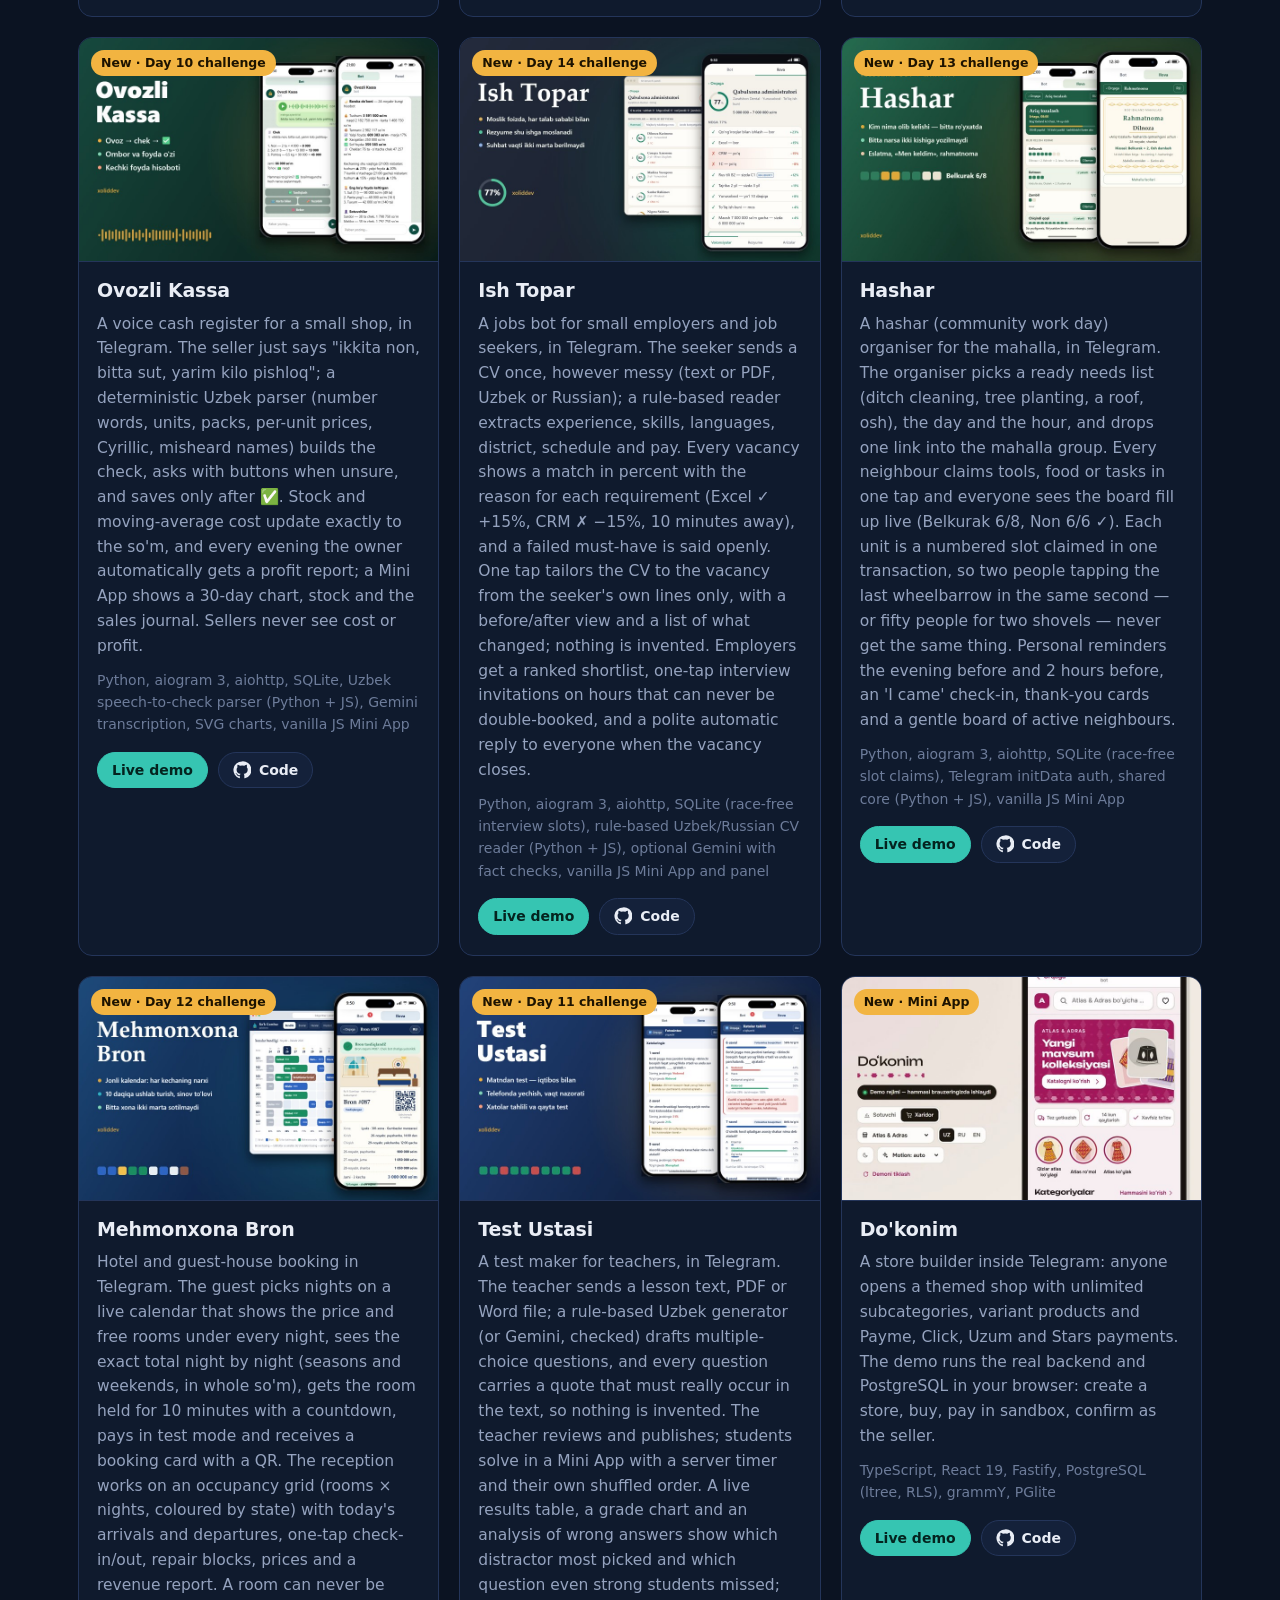
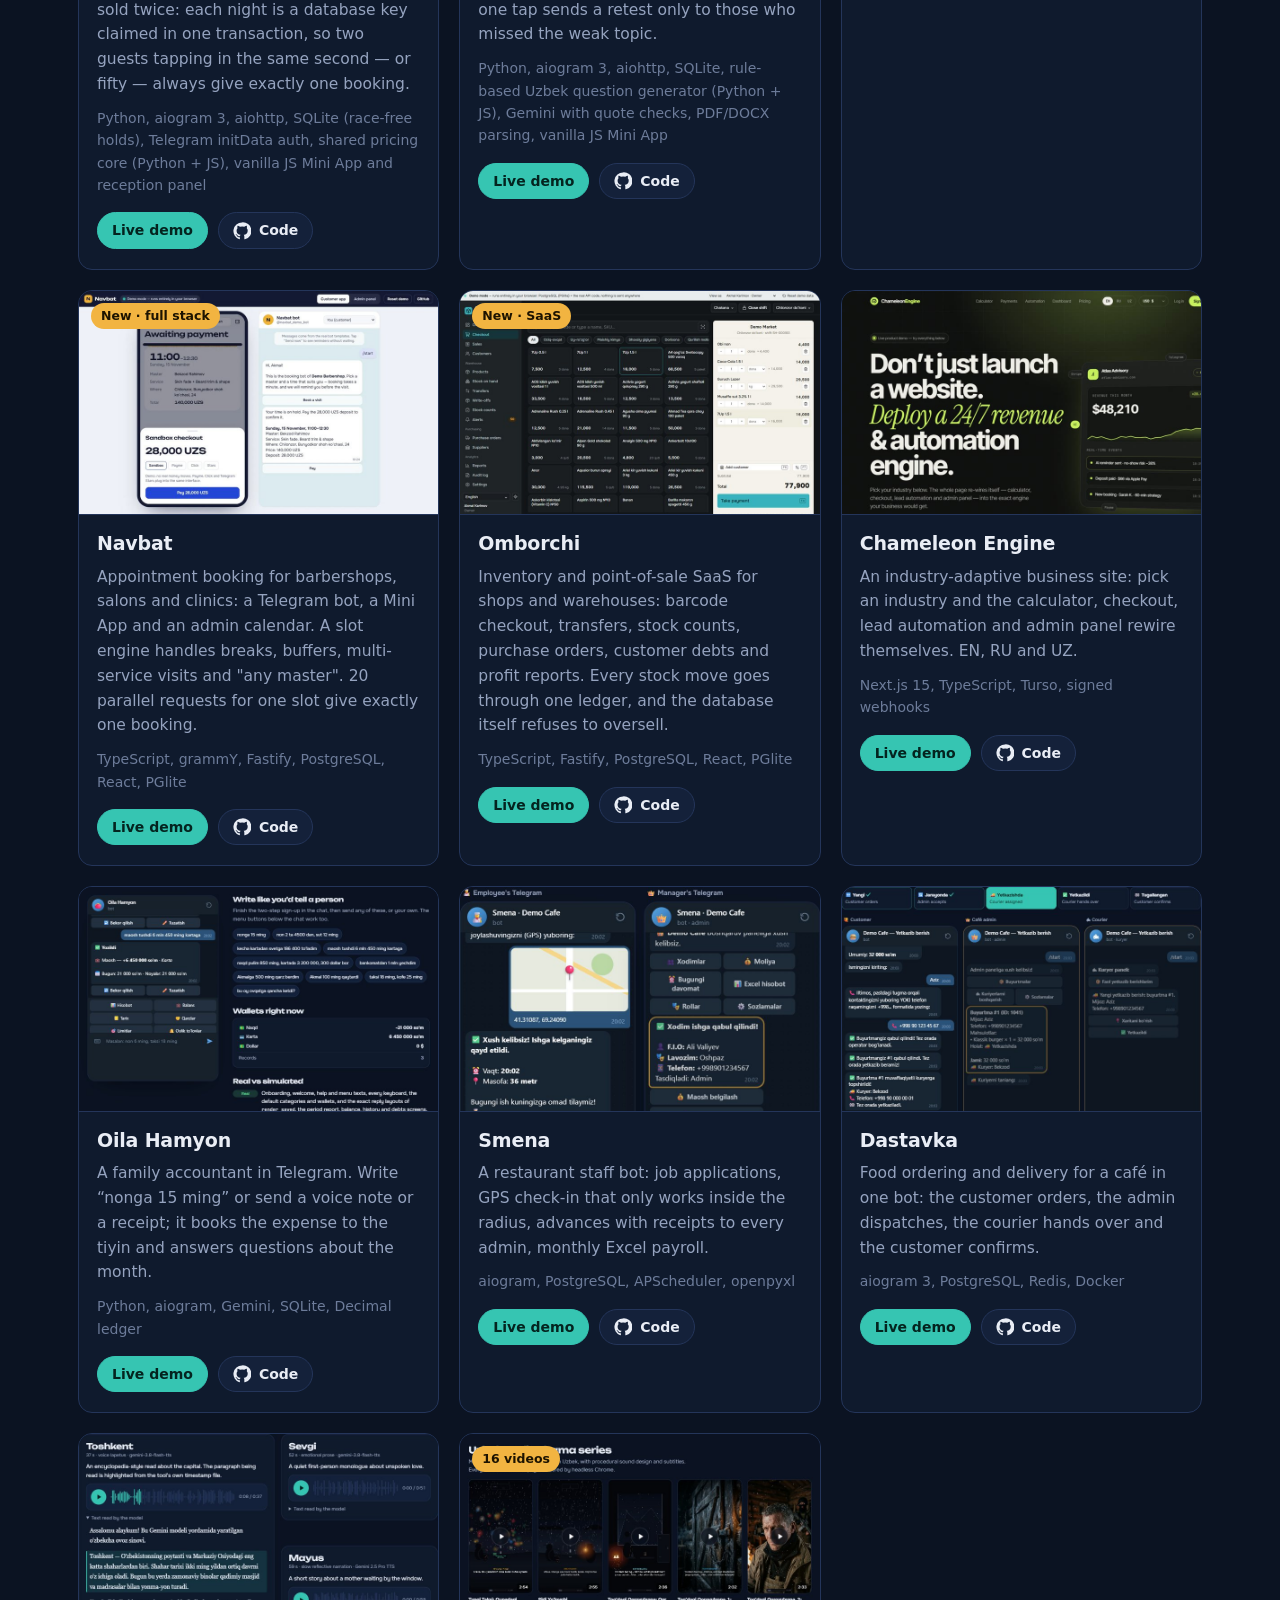
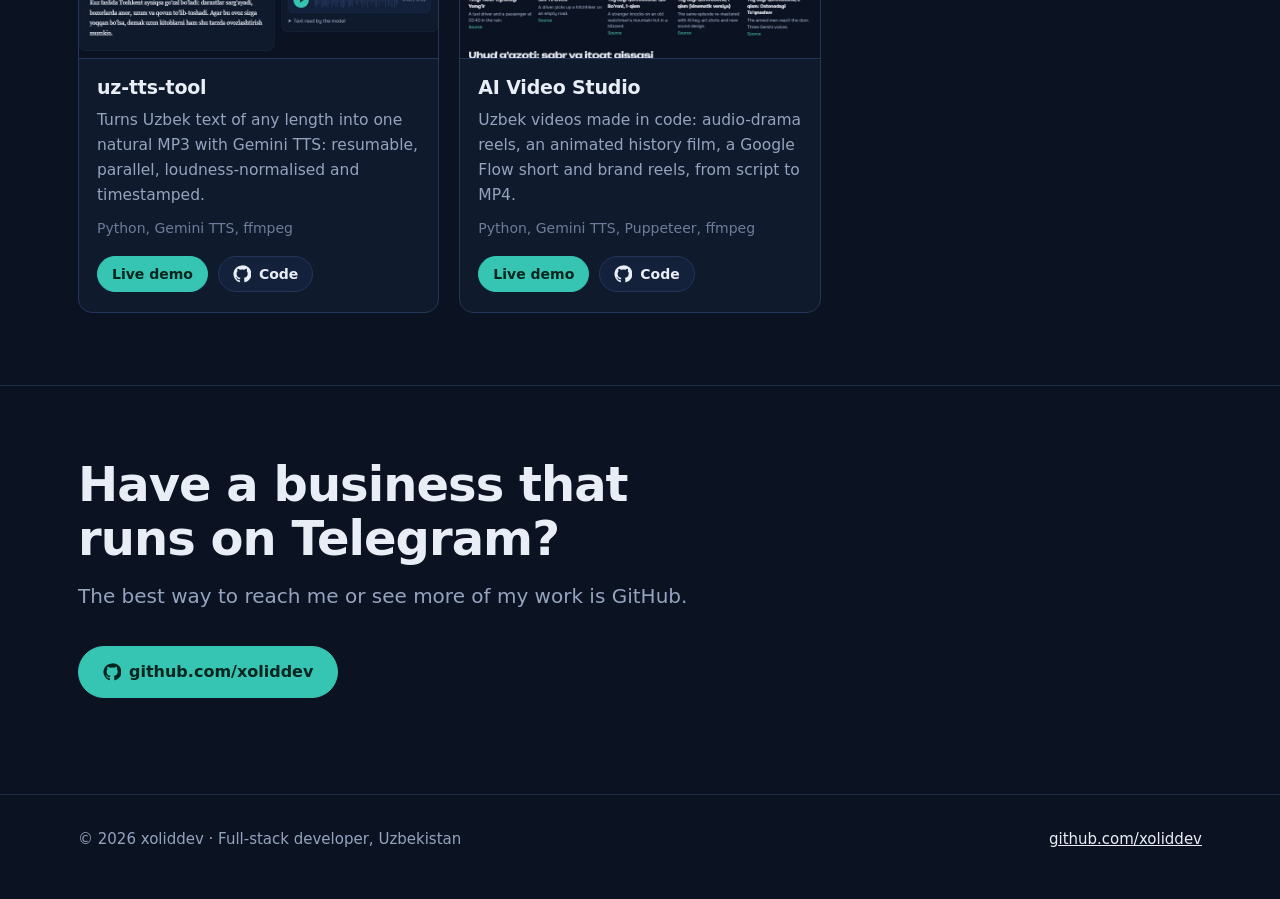
==== commit 4d0c0c0a: "Add Ish Topar (day 14 challenge): card, thumbnail, sitemap Co-Authored-By: Claude Opus 5.5 <noreply@" ====
--- a/index.html
+++ b/index.html
@@ -333,6 +333,18 @@
           </div>
         </article>
         <article class="proj">
+          <a class="proj-thumb" href="/ish-topar/" tabindex="-1" aria-hidden="true"><img src="assets/img/thumbs/ish-topar.jpg" alt="" loading="lazy" width="800" height="500"><span class="badge-play"><span class="l-en">New · Day 14 challenge</span><span class="l-uz">Yangi · 14-kun chellenj</span></span></a>
+          <div class="proj-body">
+            <h3><a href="/ish-topar/">Ish Topar</a></h3>
+            <p class="l-en">A jobs bot for small employers and job seekers, in Telegram. The seeker sends a CV once, however messy (text or PDF, Uzbek or Russian); a rule-based reader extracts experience, skills, languages, district, schedule and pay. Every vacancy shows a match in percent with the reason for each requirement (Excel ✓ +15%, CRM ✗ −15%, 10 minutes away), and a failed must-have is said openly. One tap tailors the CV to the vacancy from the seeker's own lines only, with a before/after view and a list of what changed; nothing is invented. Employers get a ranked shortlist, one-tap interview invitations on hours that can never be double-booked, and a polite automatic reply to everyone when the vacancy closes.</p><p class="l-uz">Kichik ish beruvchilar va ish qidiruvchilar uchun bot, Telegram ichida. Nomzod rezyumeni bir marta, qanday bo'lsa shunday yuboradi: matn yoki PDF, o'zbekcha yoki ruscha. Bot tajriba, ko'nikma, til, tuman, ish vaqti va maoshni o'qiydi. Har bir vakansiyada moslik foizda, har bir talab bo'yicha sababi bilan ko'rinadi: Excel ✓ +15%, CRM ✗ −15%, yo'l 10 daqiqa. Bir bosishda rezyume shu ishga moslanadi, faqat nomzodning o'z gaplaridan, hech narsa o'ylab topilmaydi. Ish beruvchi tartiblangan ro'yxatni ko'radi, suhbatga bir bosishda chaqiradi, bitta vaqt ikki marta band qilinmaydi, vakansiya yopilganda hammaga muloyim javob o'zi ketadi.</p>
+            <p class="proj-tech">Python, aiogram 3, aiohttp, SQLite (race-free interview slots), rule-based Uzbek/Russian CV reader (Python + JS), optional Gemini with fact checks, vanilla JS Mini App and panel</p>
+            <div class="btn-row">
+              <a class="btn btn-primary btn-small" href="/ish-topar/"><span class="l-en">Live demo</span><span class="l-uz">Jonli demo</span></a>
+              <a class="btn btn-small" href="https://github.com/xoliddev/ish-topar" target="_blank" rel="noopener"><svg viewBox="0 0 24 24" fill="currentColor" aria-hidden="true"><path d="M12 .5a11.5 11.5 0 0 0-3.6 22.4c.6.1.8-.3.8-.6v-2c-3.2.7-3.9-1.5-3.9-1.5-.5-1.3-1.3-1.7-1.3-1.7-1-.7.1-.7.1-.7 1.2.1 1.8 1.2 1.8 1.2 1 1.8 2.8 1.3 3.5 1 .1-.8.4-1.3.7-1.6-2.6-.3-5.3-1.3-5.3-5.7 0-1.3.5-2.3 1.2-3.1-.1-.3-.5-1.5.1-3.1 0 0 1-.3 3.2 1.2a11 11 0 0 1 5.8 0c2.2-1.5 3.2-1.2 3.2-1.2.6 1.6.2 2.8.1 3.1.8.8 1.2 1.9 1.2 3.1 0 4.4-2.7 5.4-5.3 5.7.4.4.8 1.1.8 2.2v3.3c0 .3.2.7.8.6A11.5 11.5 0 0 0 12 .5z"/></svg><span class="l-en">Code</span><span class="l-uz">Kod</span></a>
+            </div>
+          </div>
+        </article>
+        <article class="proj">
           <a class="proj-thumb" href="/hashar/" tabindex="-1" aria-hidden="true"><img src="assets/img/thumbs/hashar.jpg" alt="" loading="lazy" width="800" height="500"><span class="badge-play"><span class="l-en">New · Day 13 challenge</span><span class="l-uz">Yangi · 13-kun chellenj</span></span></a>
           <div class="proj-body">
             <h3><a href="/hashar/">Hashar</a></h3>
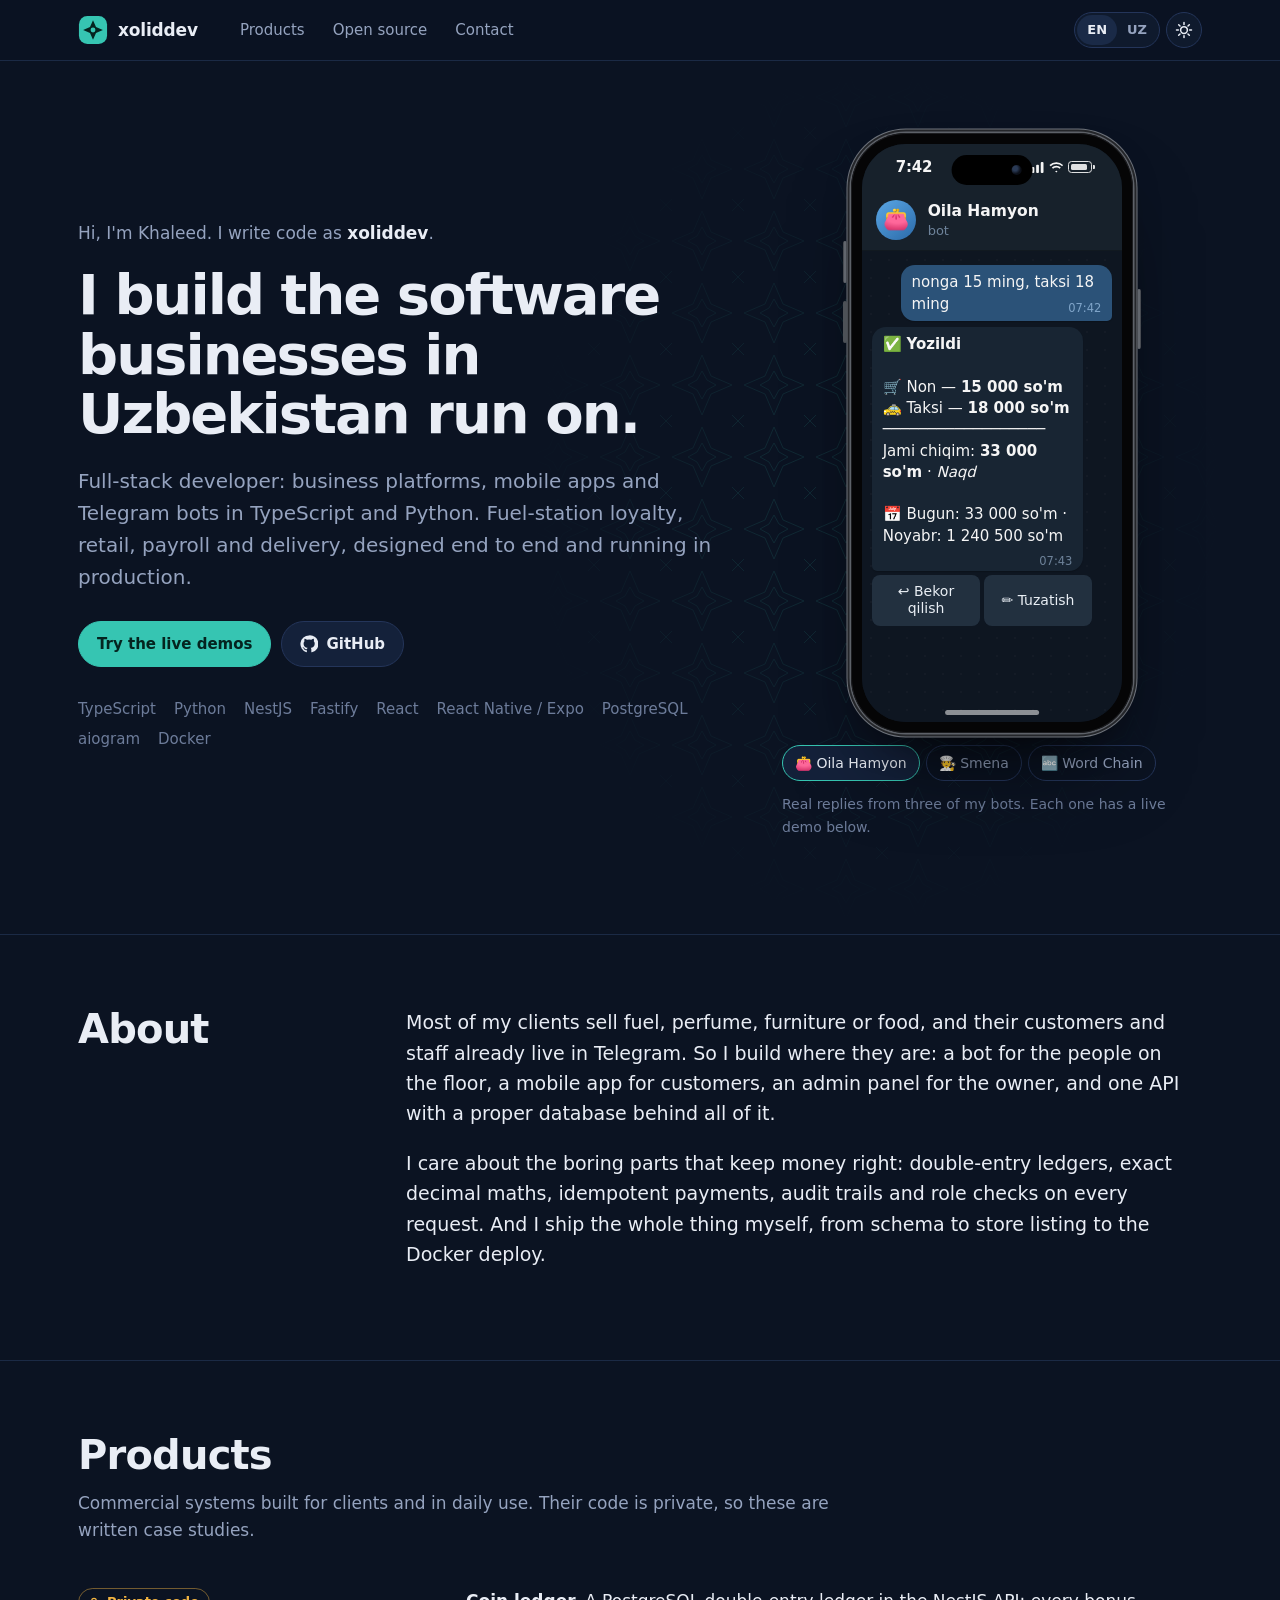
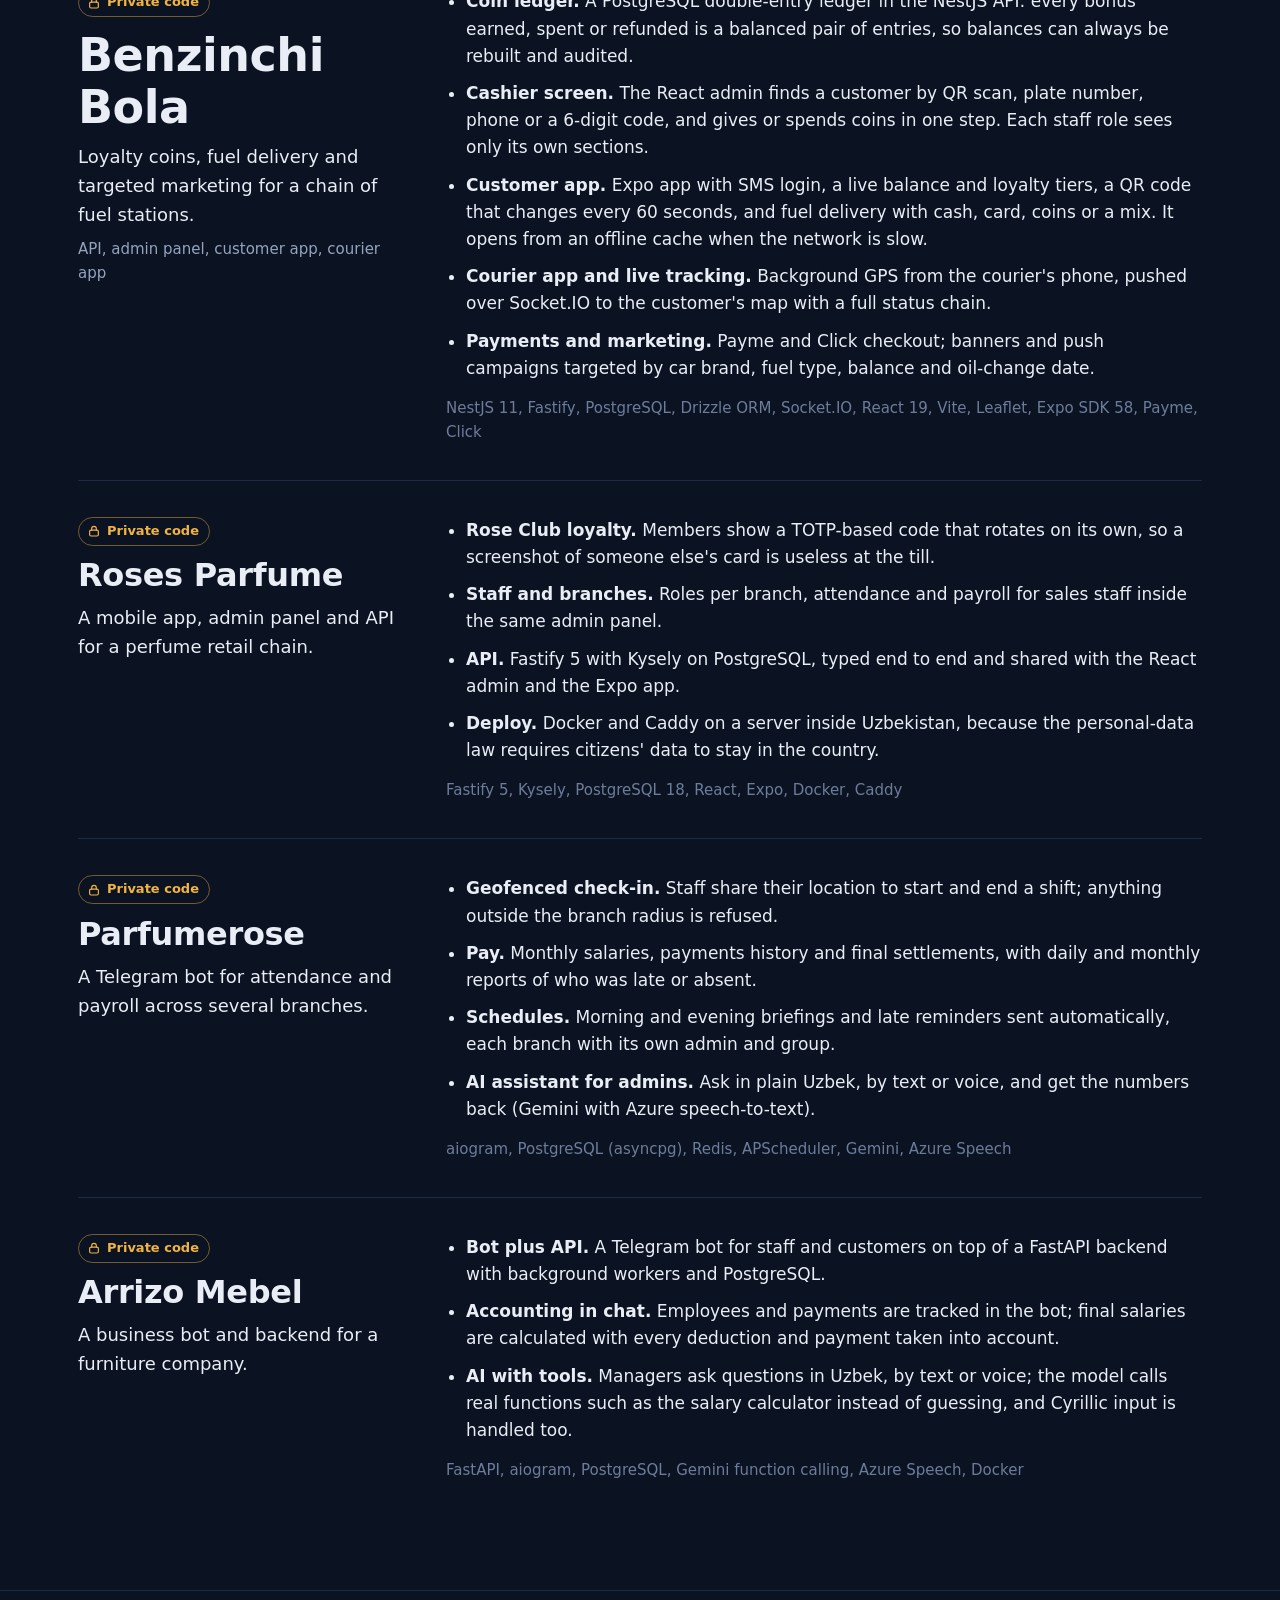
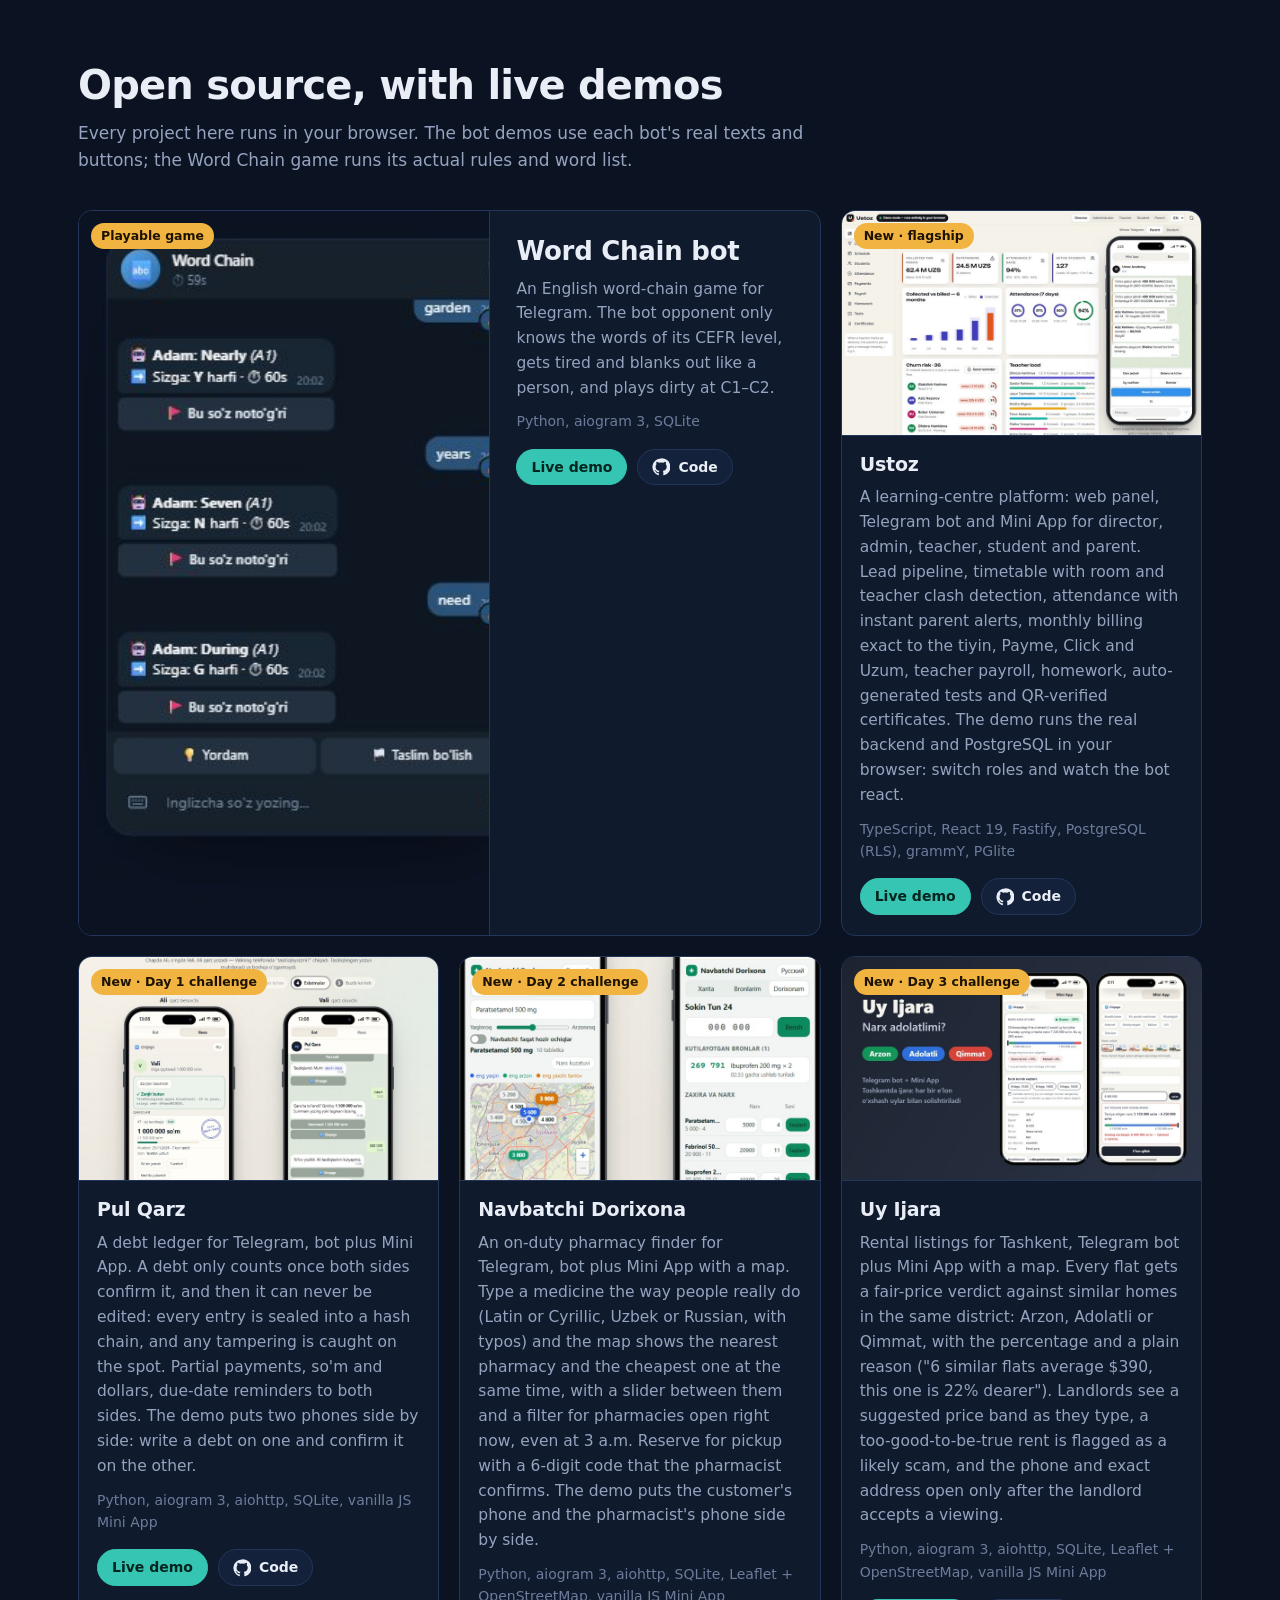
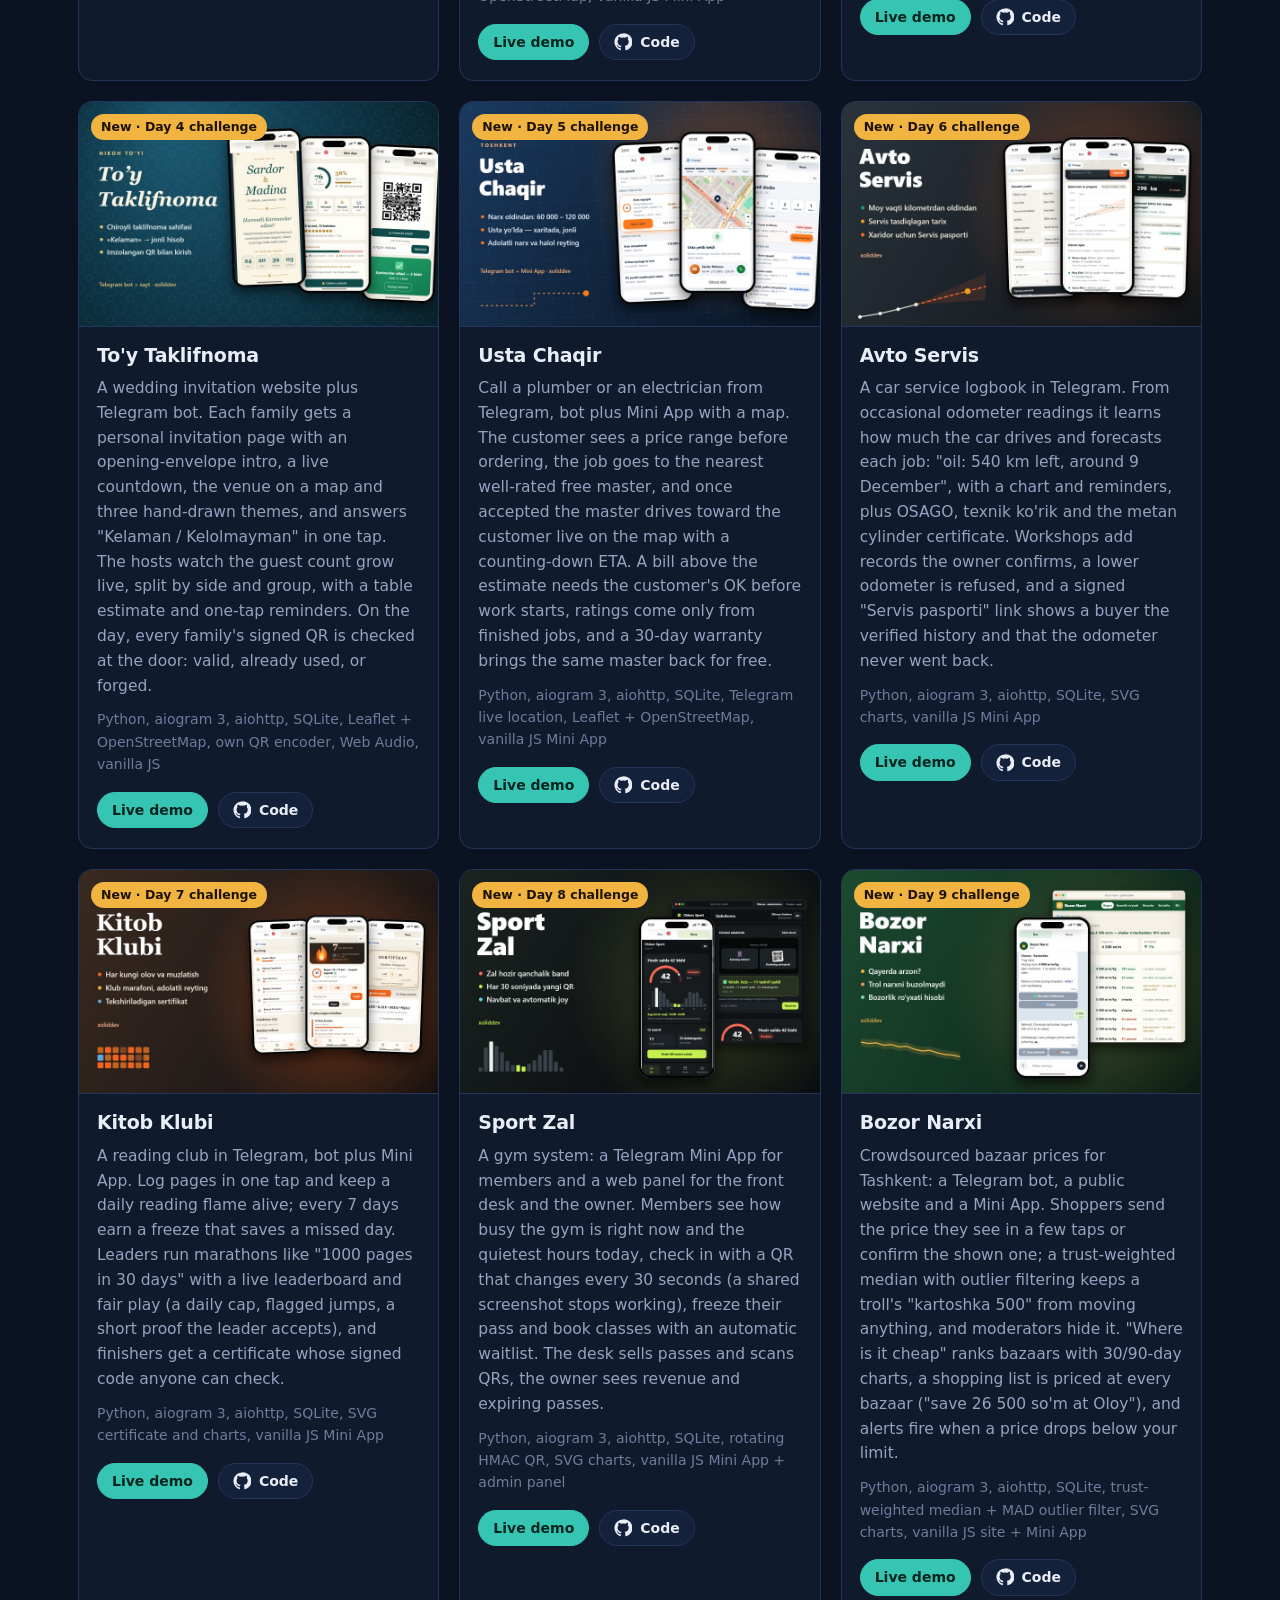
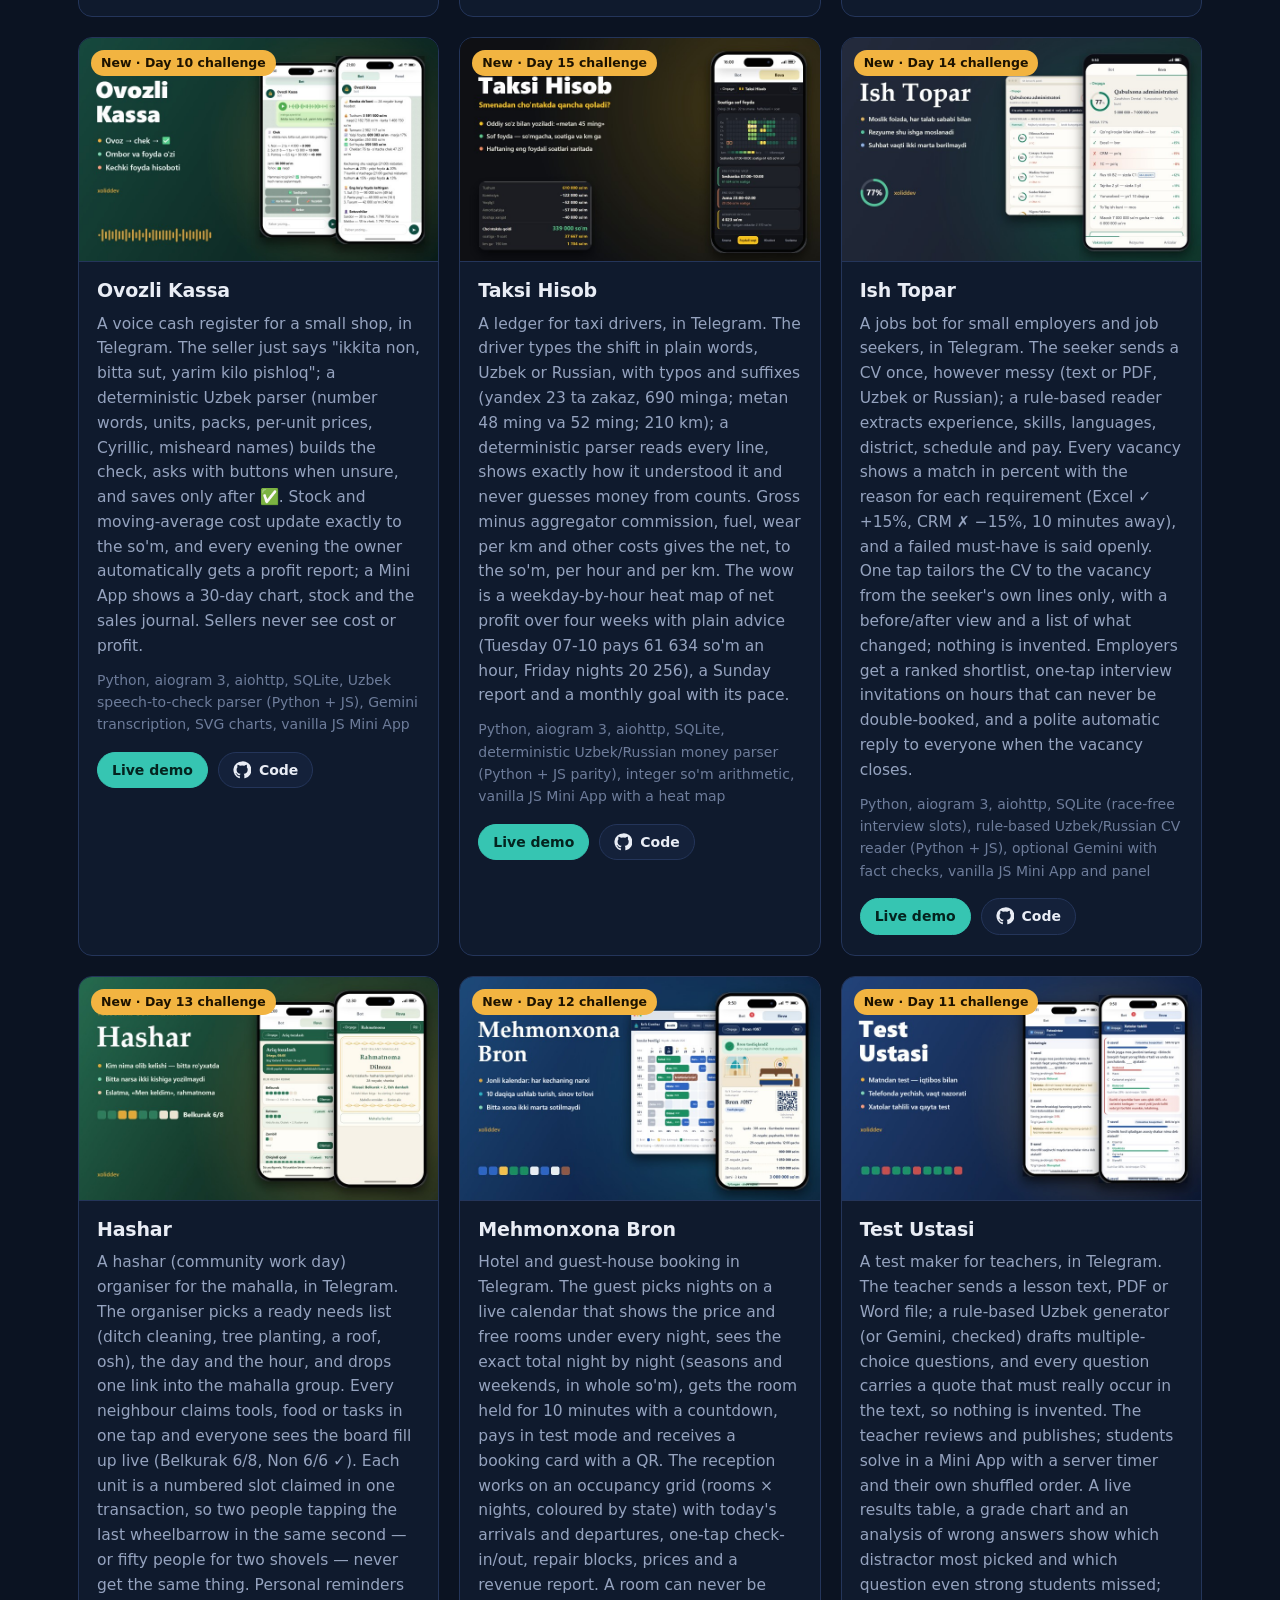
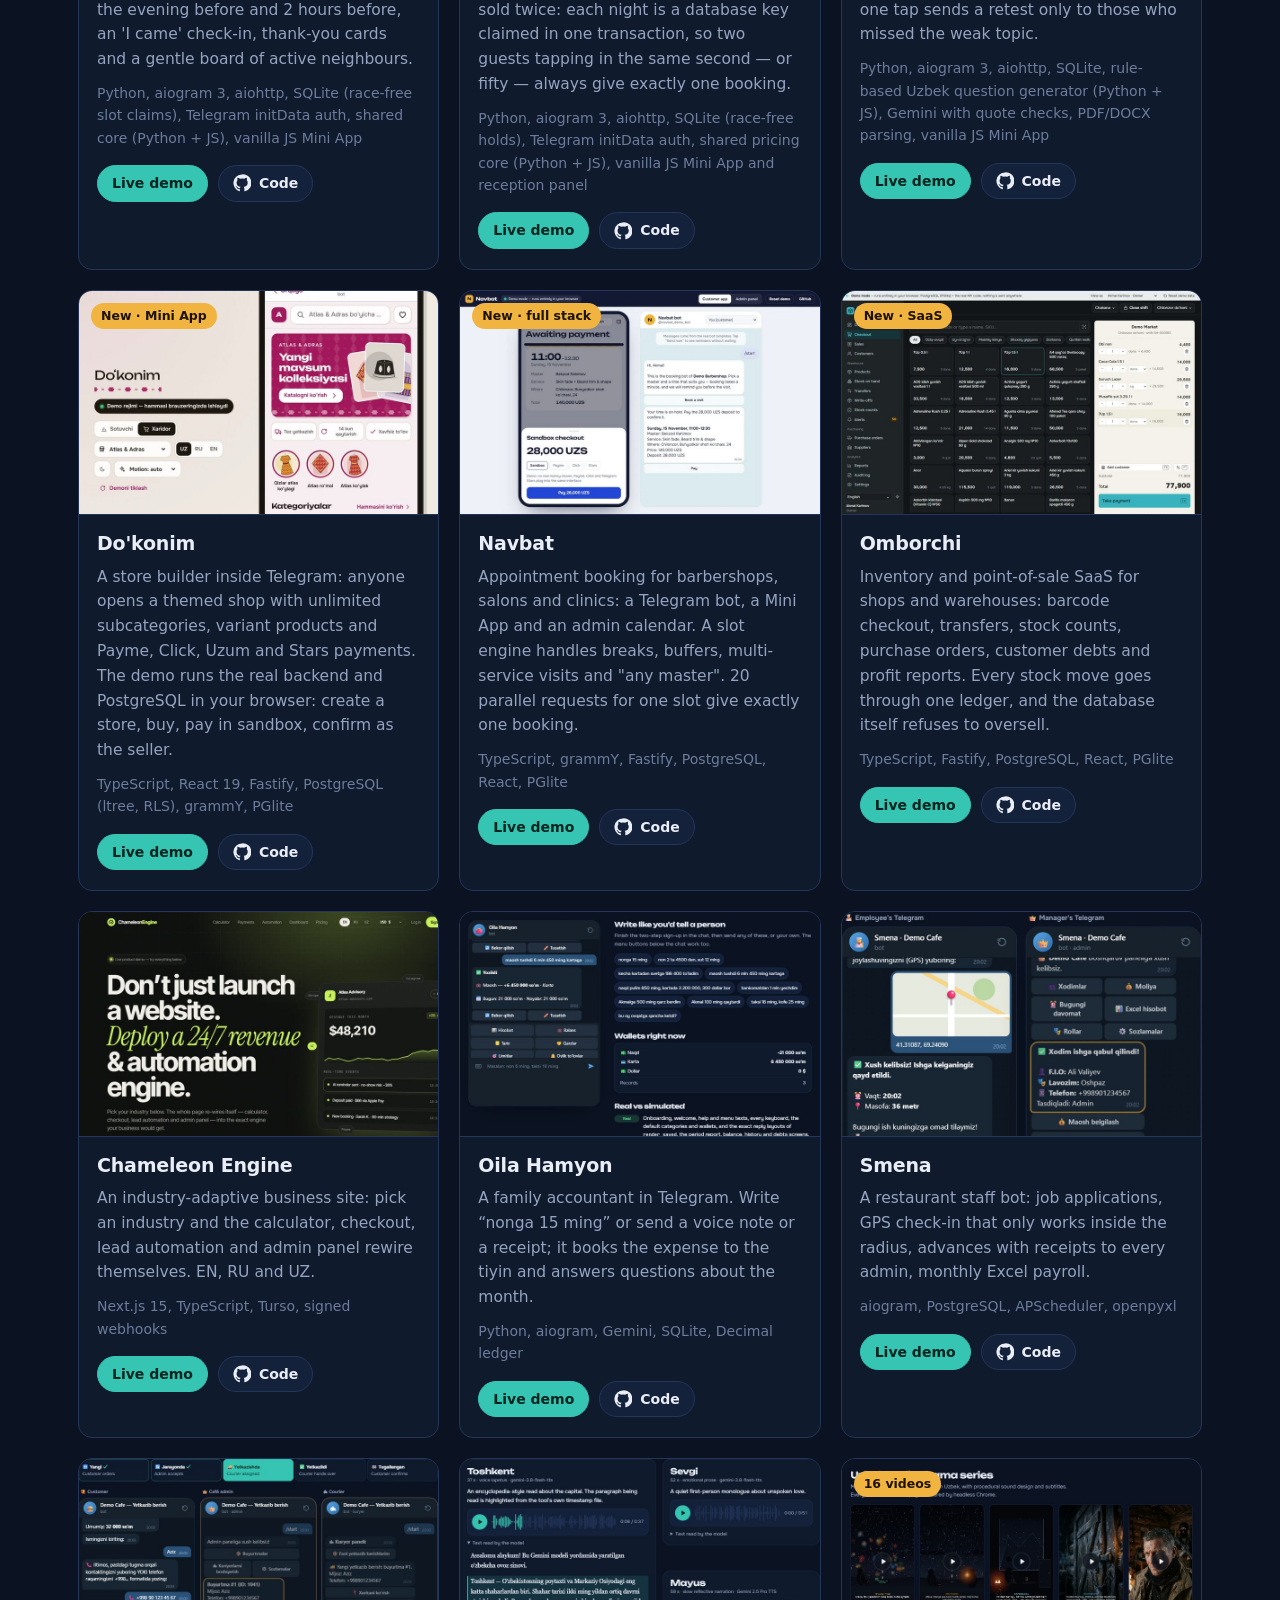
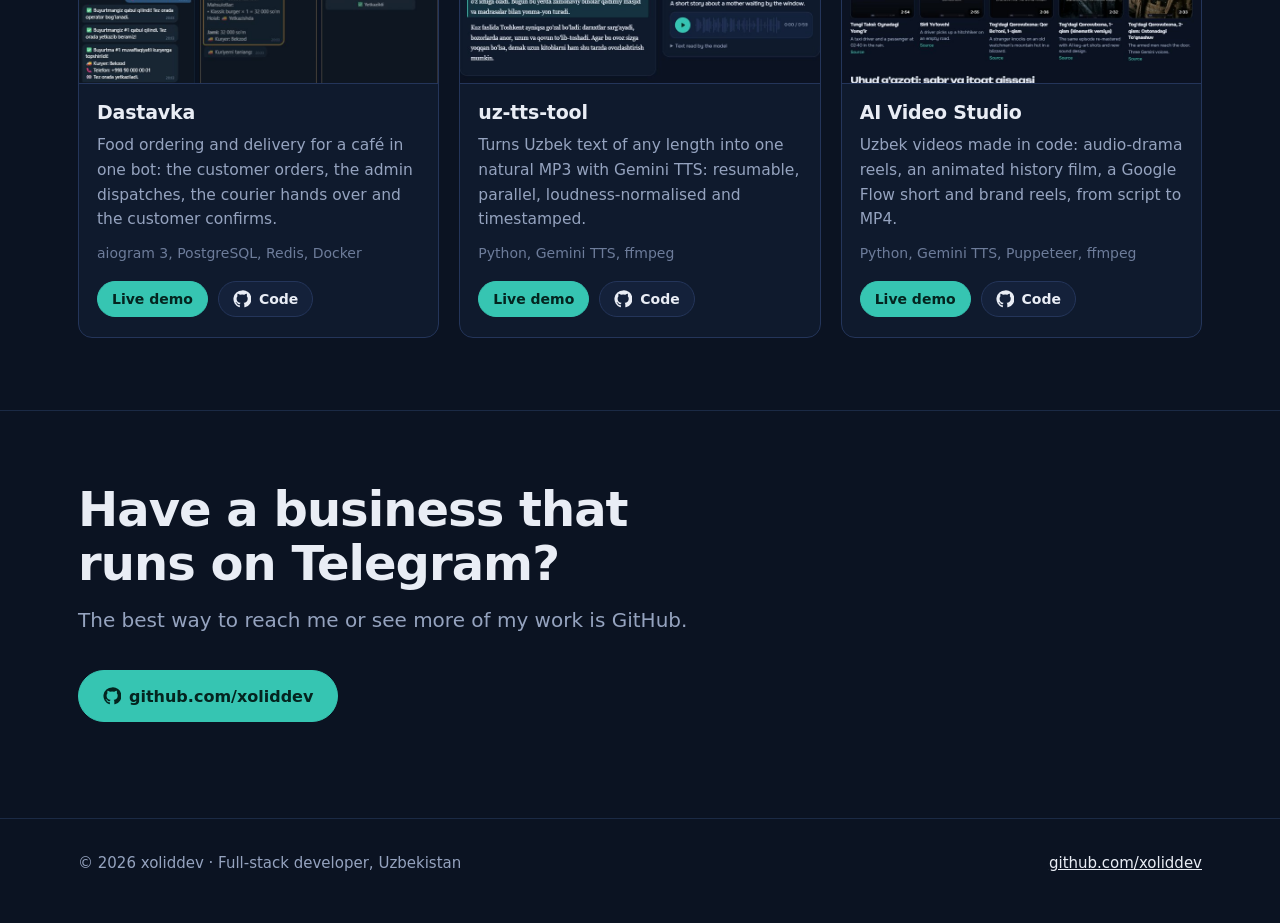
==== commit 6b66f453: "Add Taksi Hisob (day 15 challenge): card, thumbnail, sitemap Co-Authored-By: Claude Opus 5.5 <norepl" ====
--- a/index.html
+++ b/index.html
@@ -333,6 +333,18 @@
           </div>
         </article>
         <article class="proj">
+          <a class="proj-thumb" href="/taksi-hisob/" tabindex="-1" aria-hidden="true"><img src="assets/img/thumbs/taksi-hisob.jpg" alt="" loading="lazy" width="800" height="500"><span class="badge-play"><span class="l-en">New · Day 15 challenge</span><span class="l-uz">Yangi · 15-kun chellenj</span></span></a>
+          <div class="proj-body">
+            <h3><a href="/taksi-hisob/">Taksi Hisob</a></h3>
+            <p class="l-en">A ledger for taxi drivers, in Telegram. The driver types the shift in plain words, Uzbek or Russian, with typos and suffixes (yandex 23 ta zakaz, 690 minga; metan 48 ming va 52 ming; 210 km); a deterministic parser reads every line, shows exactly how it understood it and never guesses money from counts. Gross minus aggregator commission, fuel, wear per km and other costs gives the net, to the so'm, per hour and per km. The wow is a weekday-by-hour heat map of net profit over four weeks with plain advice (Tuesday 07-10 pays 61 634 so'm an hour, Friday nights 20 256), a Sunday report and a monthly goal with its pace.</p><p class="l-uz">Taksi haydovchilari uchun hisob, Telegram ichida. Haydovchi smenani oddiy so'z bilan yozadi, o'zbekcha yoki ruscha, xato bilan ham: yandex 23 ta zakaz, 690 minga; metan 48 ming va 52 ming; 210 km. Bot har bir qatorni qanday tushunganini ko'rsatadi, zakaz sonini hech qachon pul deb olmaydi. Tushumdan komissiya, yoqilg'i, mashina eskirishi va boshqa xarajatlar ayrilib, sof foyda so'mgacha, soatiga va km ga chiqadi. Eng qizig'i: hafta kuni va soat bo'yicha sof foyda xaritasi va oddiy maslahat (seshanba 07-10 da soatiga 61 634 so'm, juma kechasi 20 256), yakshanba hisoboti va oylik maqsad.</p>
+            <p class="proj-tech">Python, aiogram 3, aiohttp, SQLite, deterministic Uzbek/Russian money parser (Python + JS parity), integer so'm arithmetic, vanilla JS Mini App with a heat map</p>
+            <div class="btn-row">
+              <a class="btn btn-primary btn-small" href="/taksi-hisob/"><span class="l-en">Live demo</span><span class="l-uz">Jonli demo</span></a>
+              <a class="btn btn-small" href="https://github.com/xoliddev/taksi-hisob" target="_blank" rel="noopener"><svg viewBox="0 0 24 24" fill="currentColor" aria-hidden="true"><path d="M12 .5a11.5 11.5 0 0 0-3.6 22.4c.6.1.8-.3.8-.6v-2c-3.2.7-3.9-1.5-3.9-1.5-.5-1.3-1.3-1.7-1.3-1.7-1-.7.1-.7.1-.7 1.2.1 1.8 1.2 1.8 1.2 1 1.8 2.8 1.3 3.5 1 .1-.8.4-1.3.7-1.6-2.6-.3-5.3-1.3-5.3-5.7 0-1.3.5-2.3 1.2-3.1-.1-.3-.5-1.5.1-3.1 0 0 1-.3 3.2 1.2a11 11 0 0 1 5.8 0c2.2-1.5 3.2-1.2 3.2-1.2.6 1.6.2 2.8.1 3.1.8.8 1.2 1.9 1.2 3.1 0 4.4-2.7 5.4-5.3 5.7.4.4.8 1.1.8 2.2v3.3c0 .3.2.7.8.6A11.5 11.5 0 0 0 12 .5z"/></svg><span class="l-en">Code</span><span class="l-uz">Kod</span></a>
+            </div>
+          </div>
+        </article>
+        <article class="proj">
           <a class="proj-thumb" href="/ish-topar/" tabindex="-1" aria-hidden="true"><img src="assets/img/thumbs/ish-topar.jpg" alt="" loading="lazy" width="800" height="500"><span class="badge-play"><span class="l-en">New · Day 14 challenge</span><span class="l-uz">Yangi · 14-kun chellenj</span></span></a>
           <div class="proj-body">
             <h3><a href="/ish-topar/">Ish Topar</a></h3>
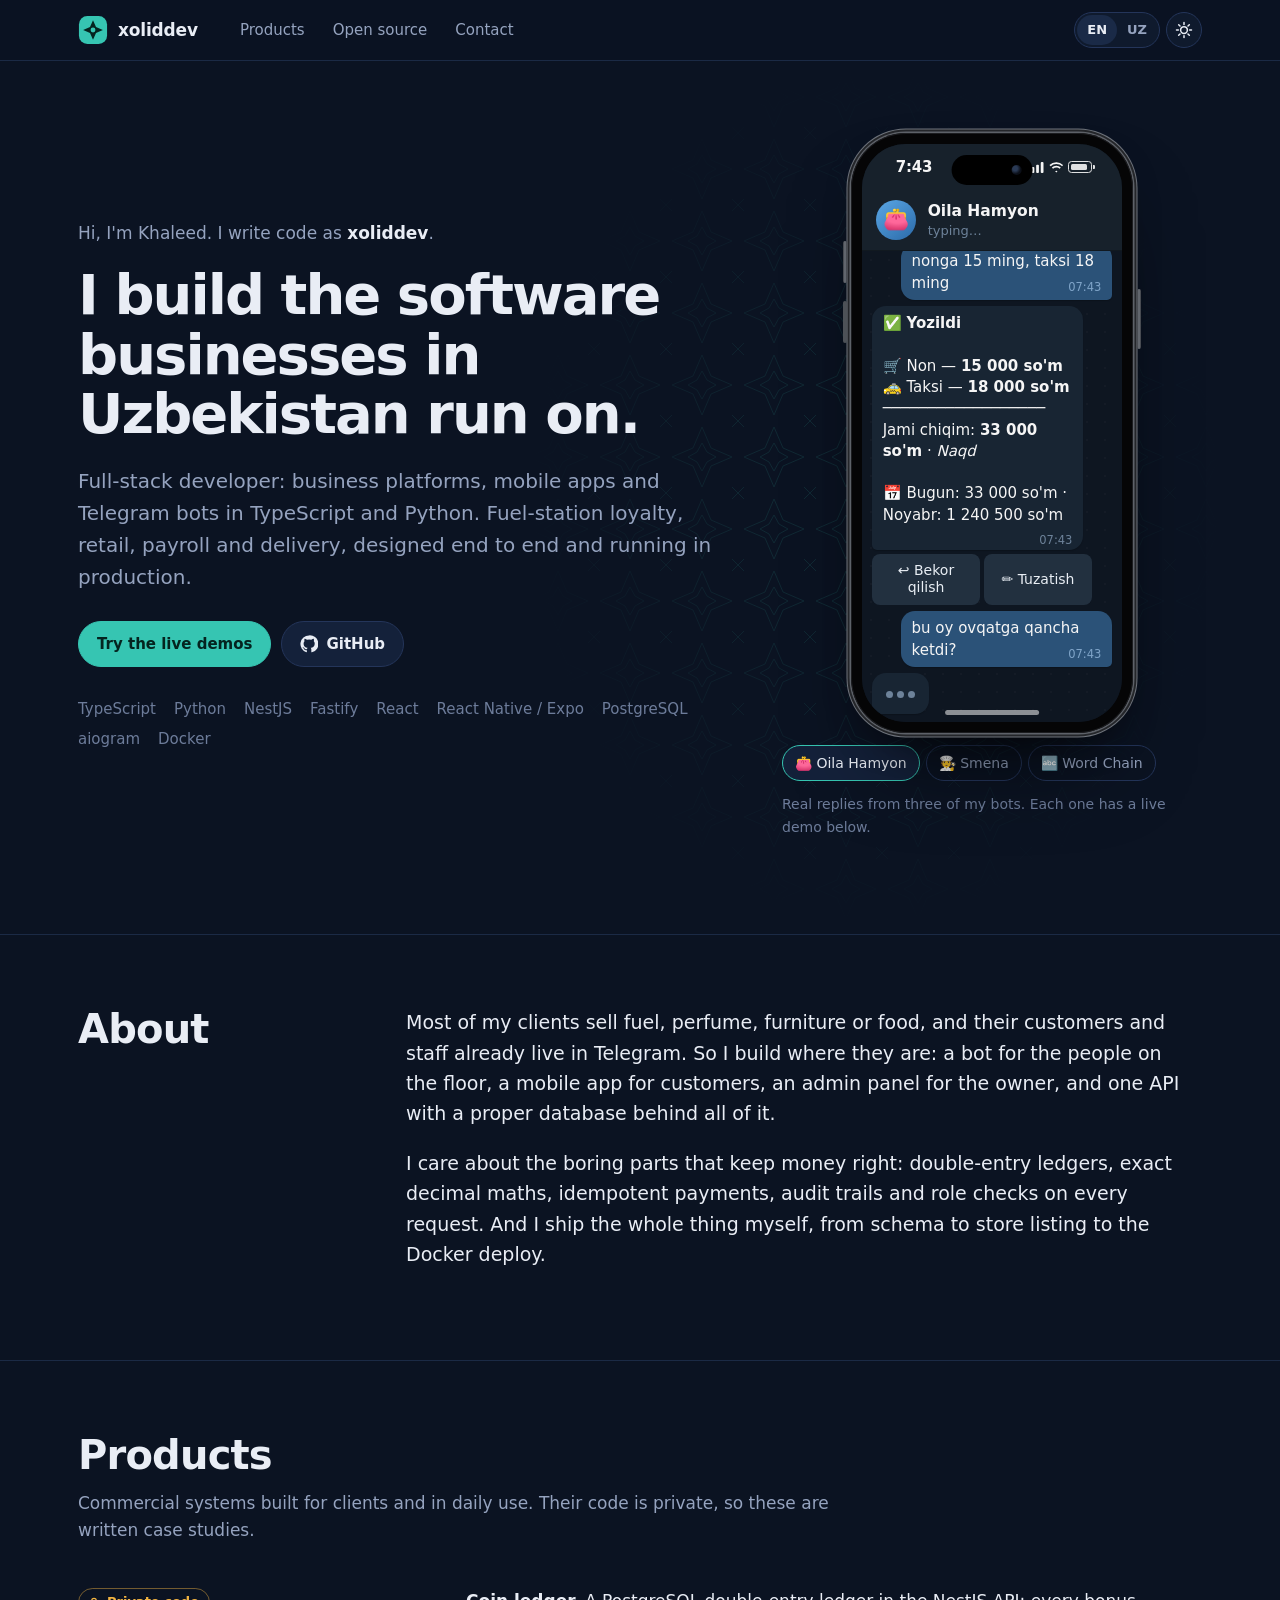
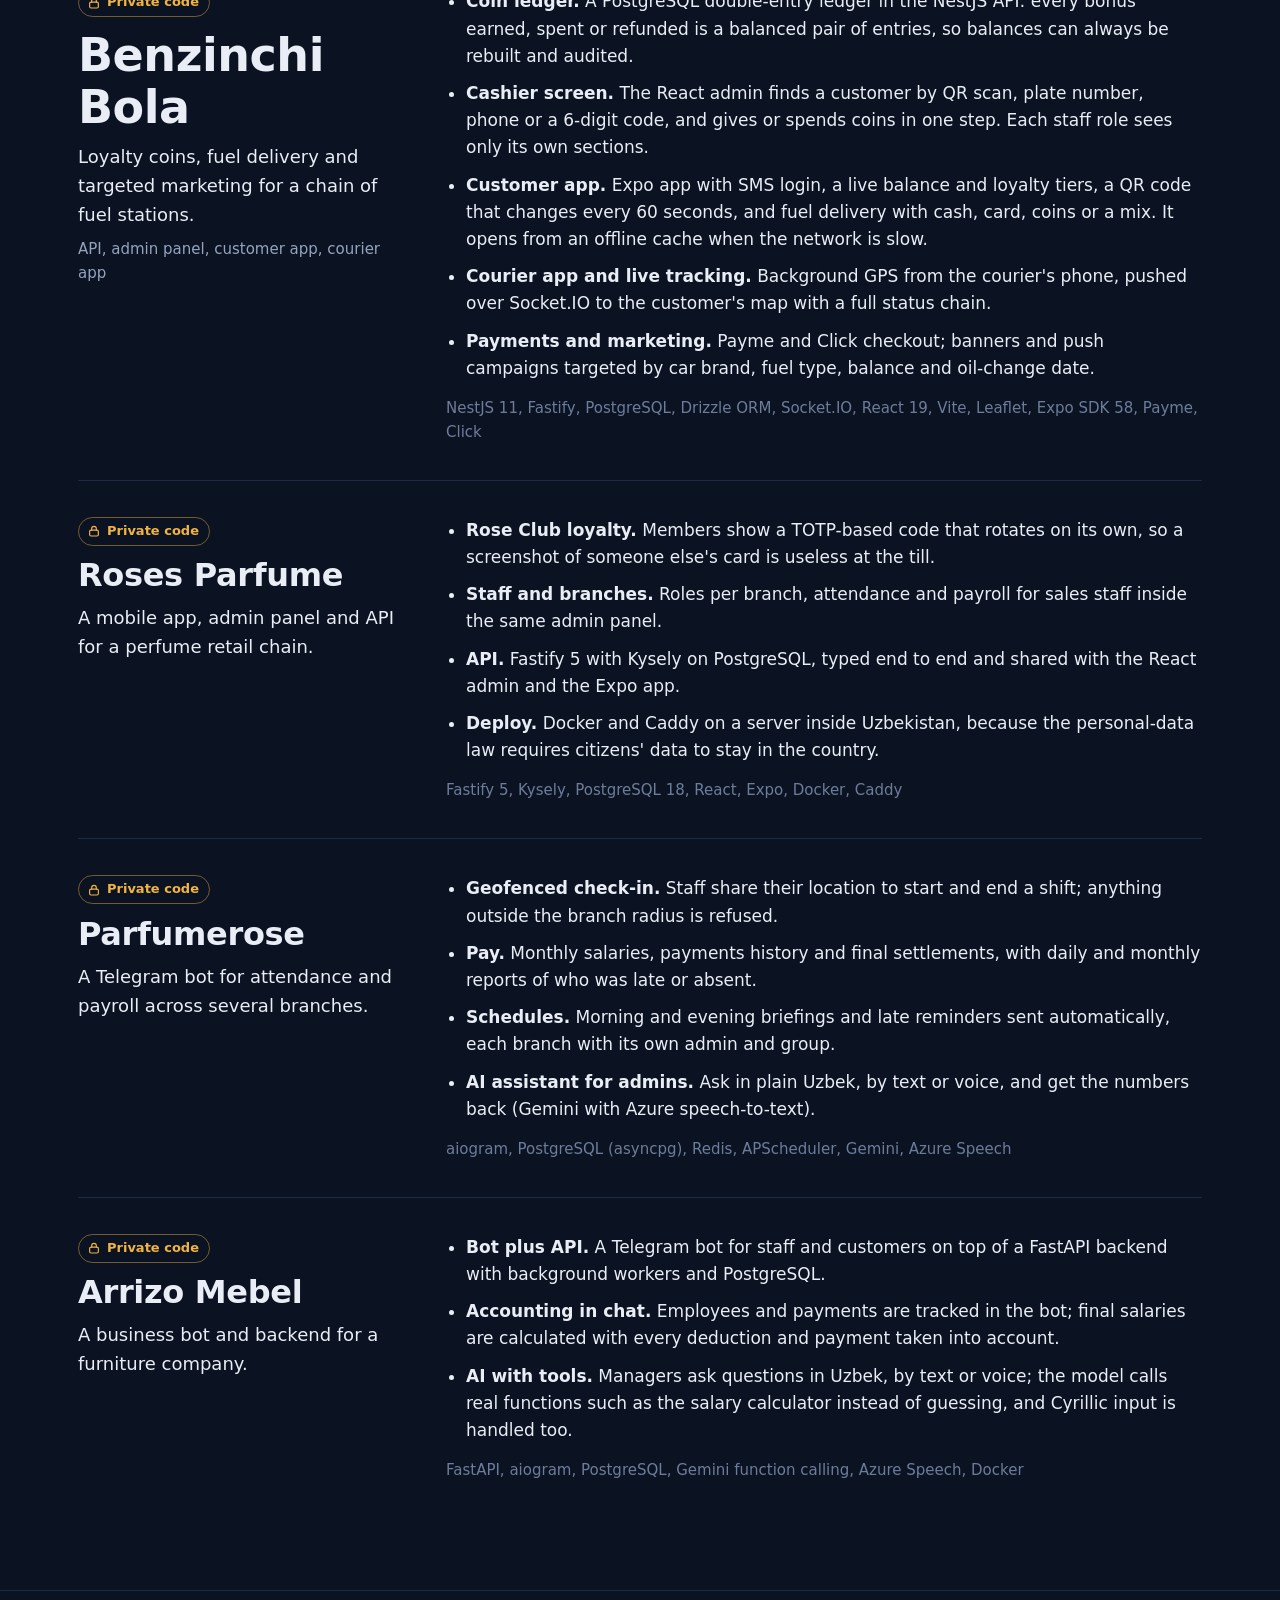
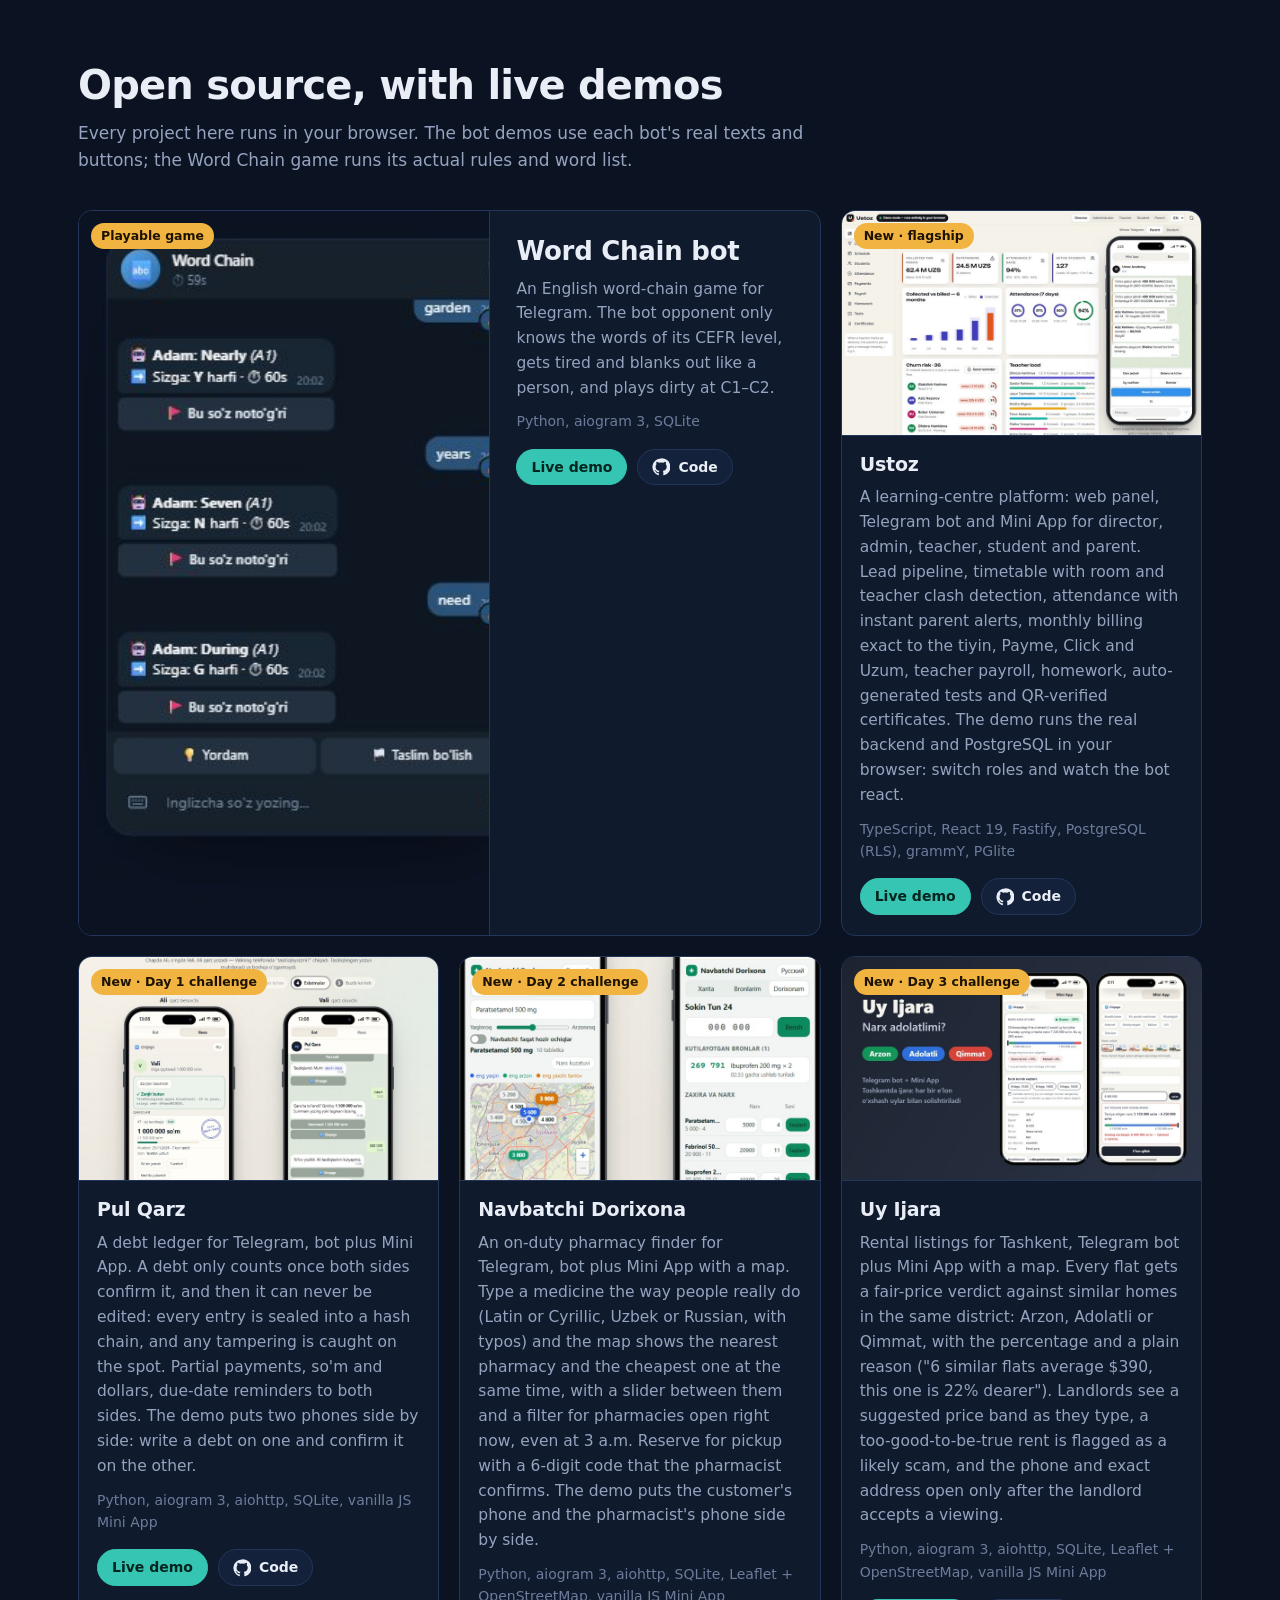
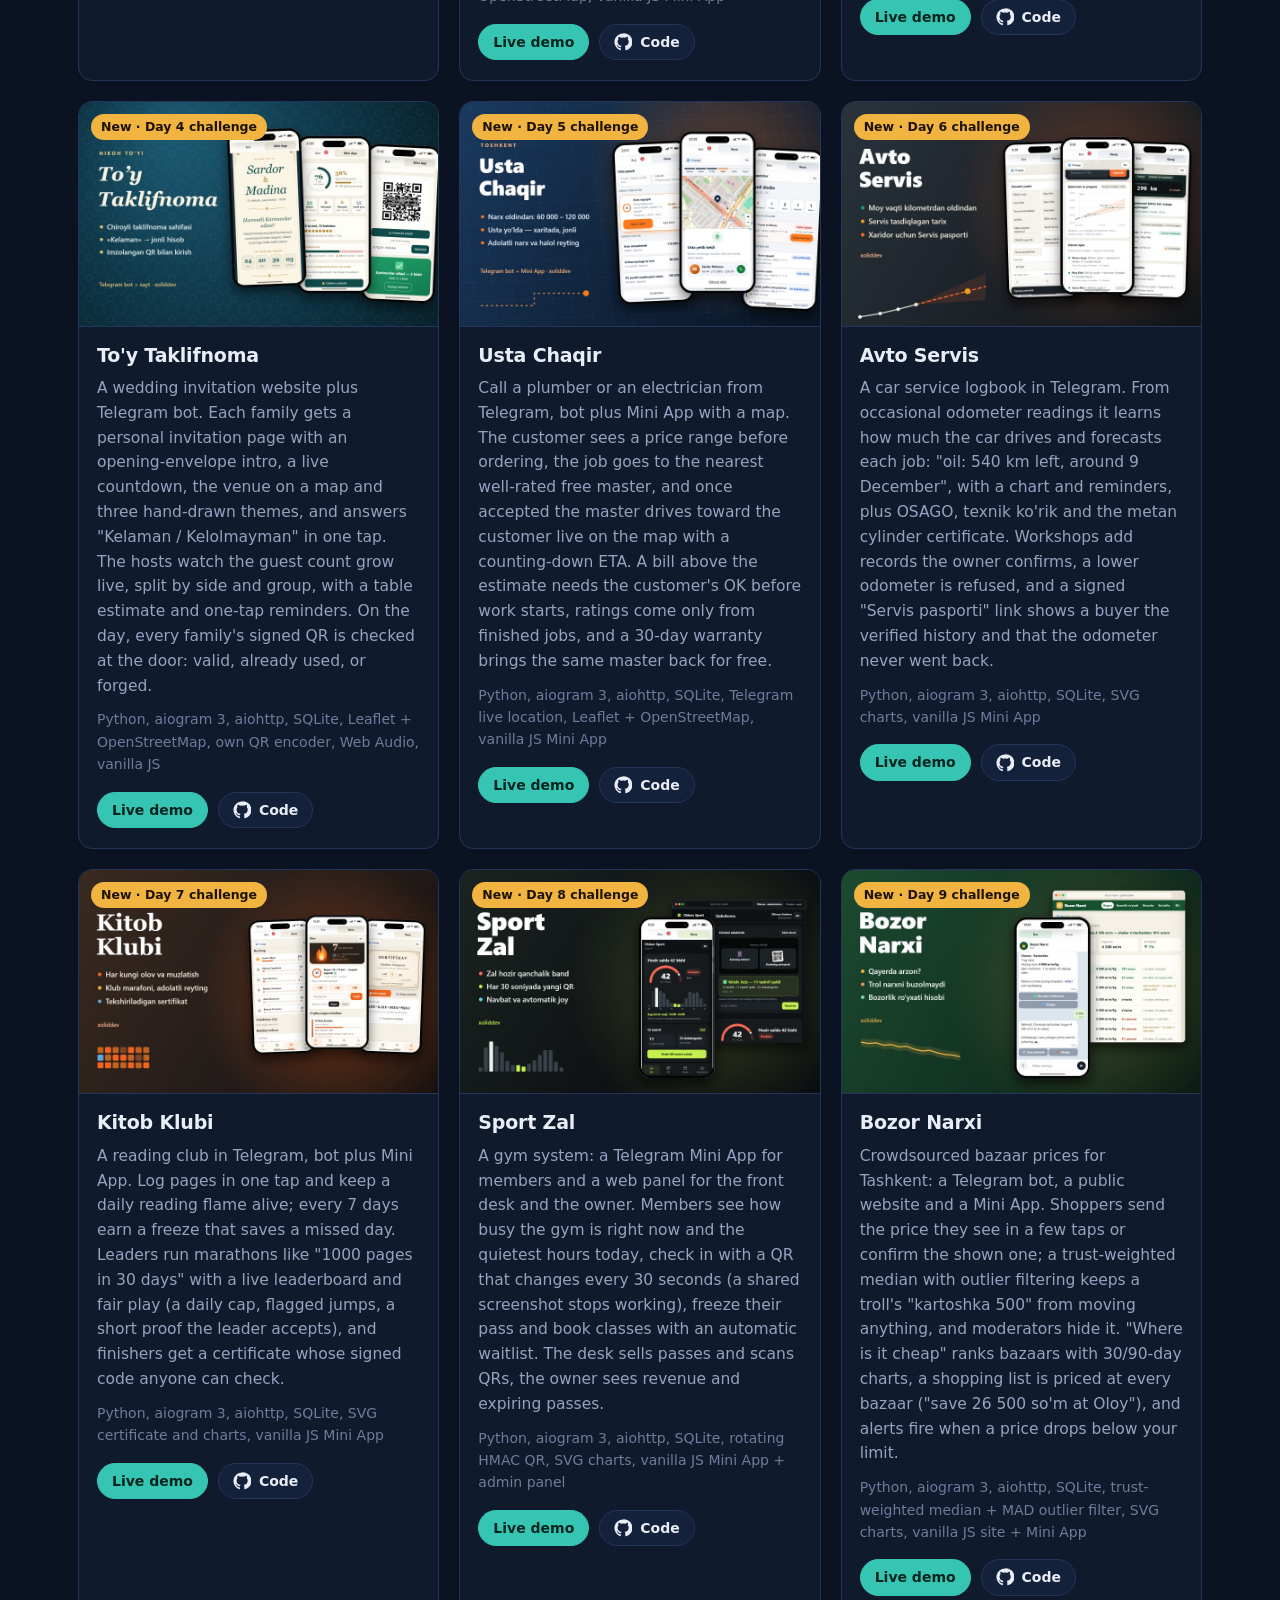
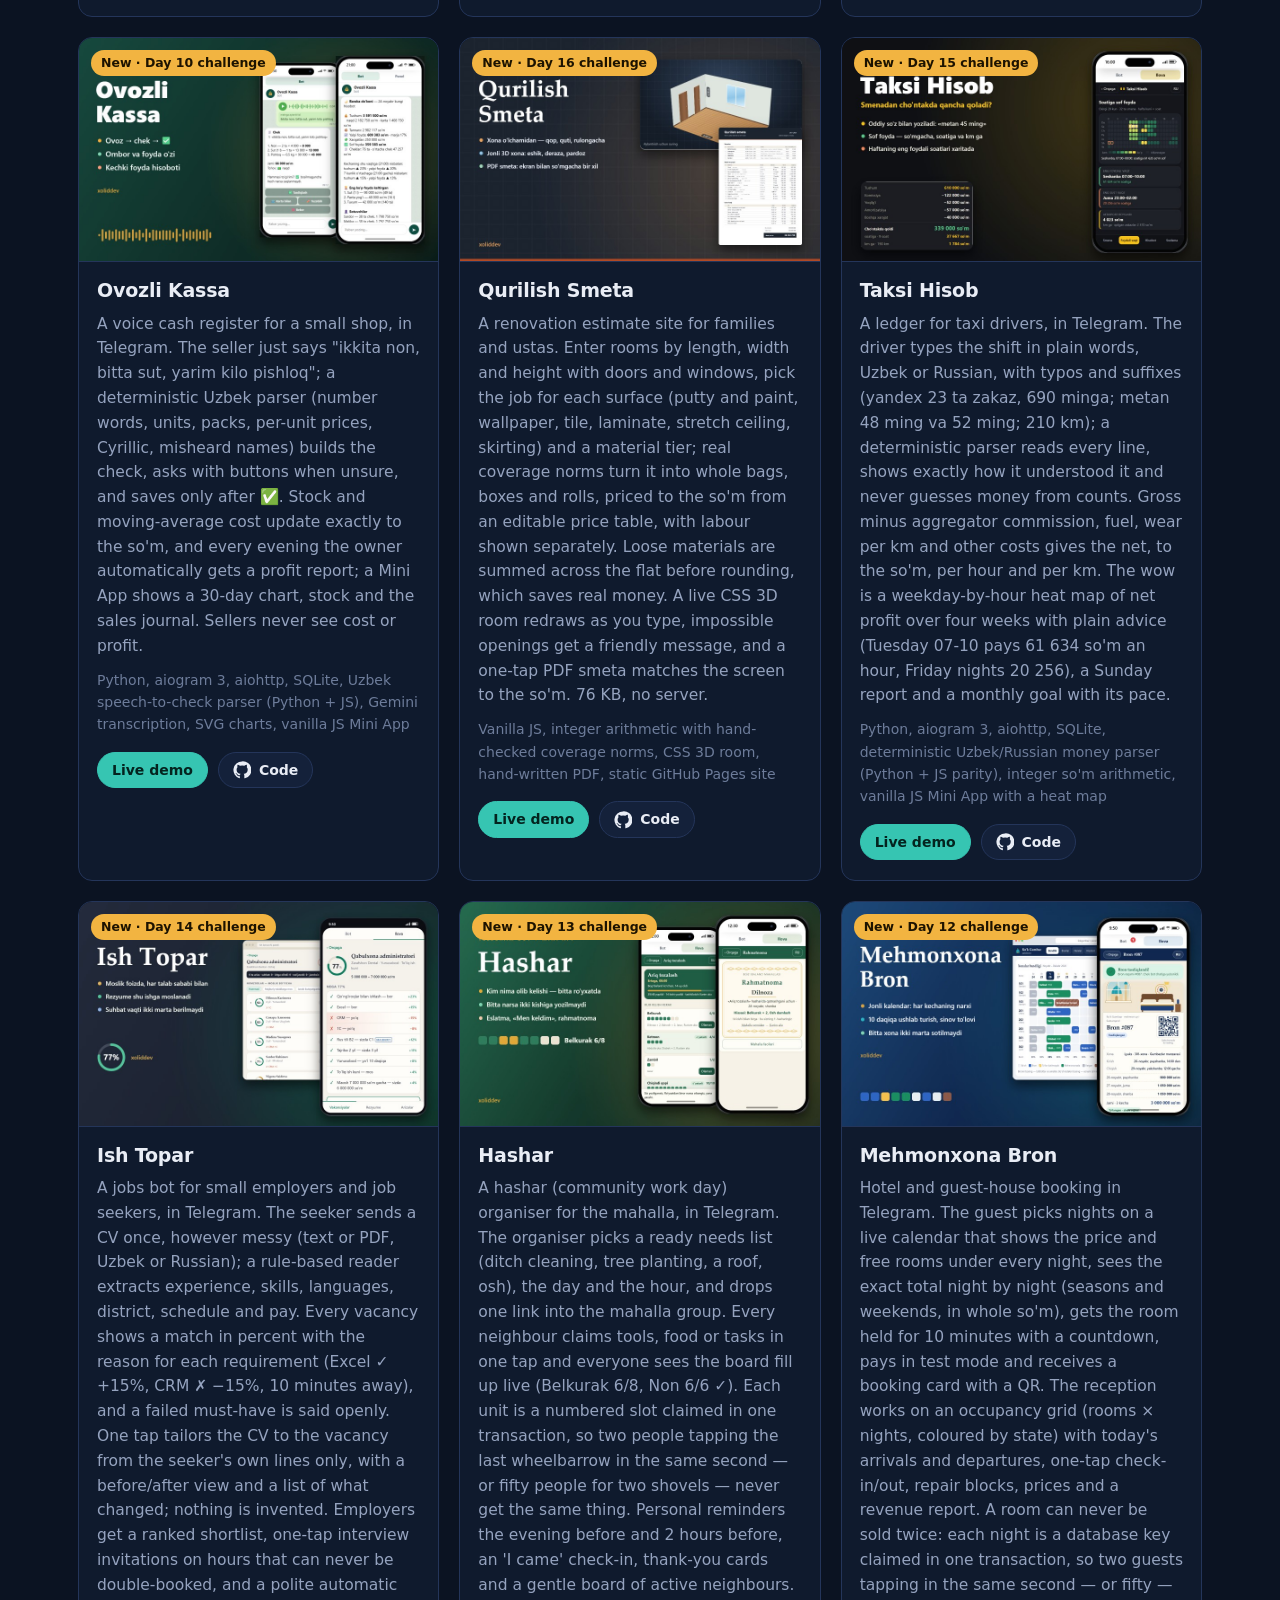
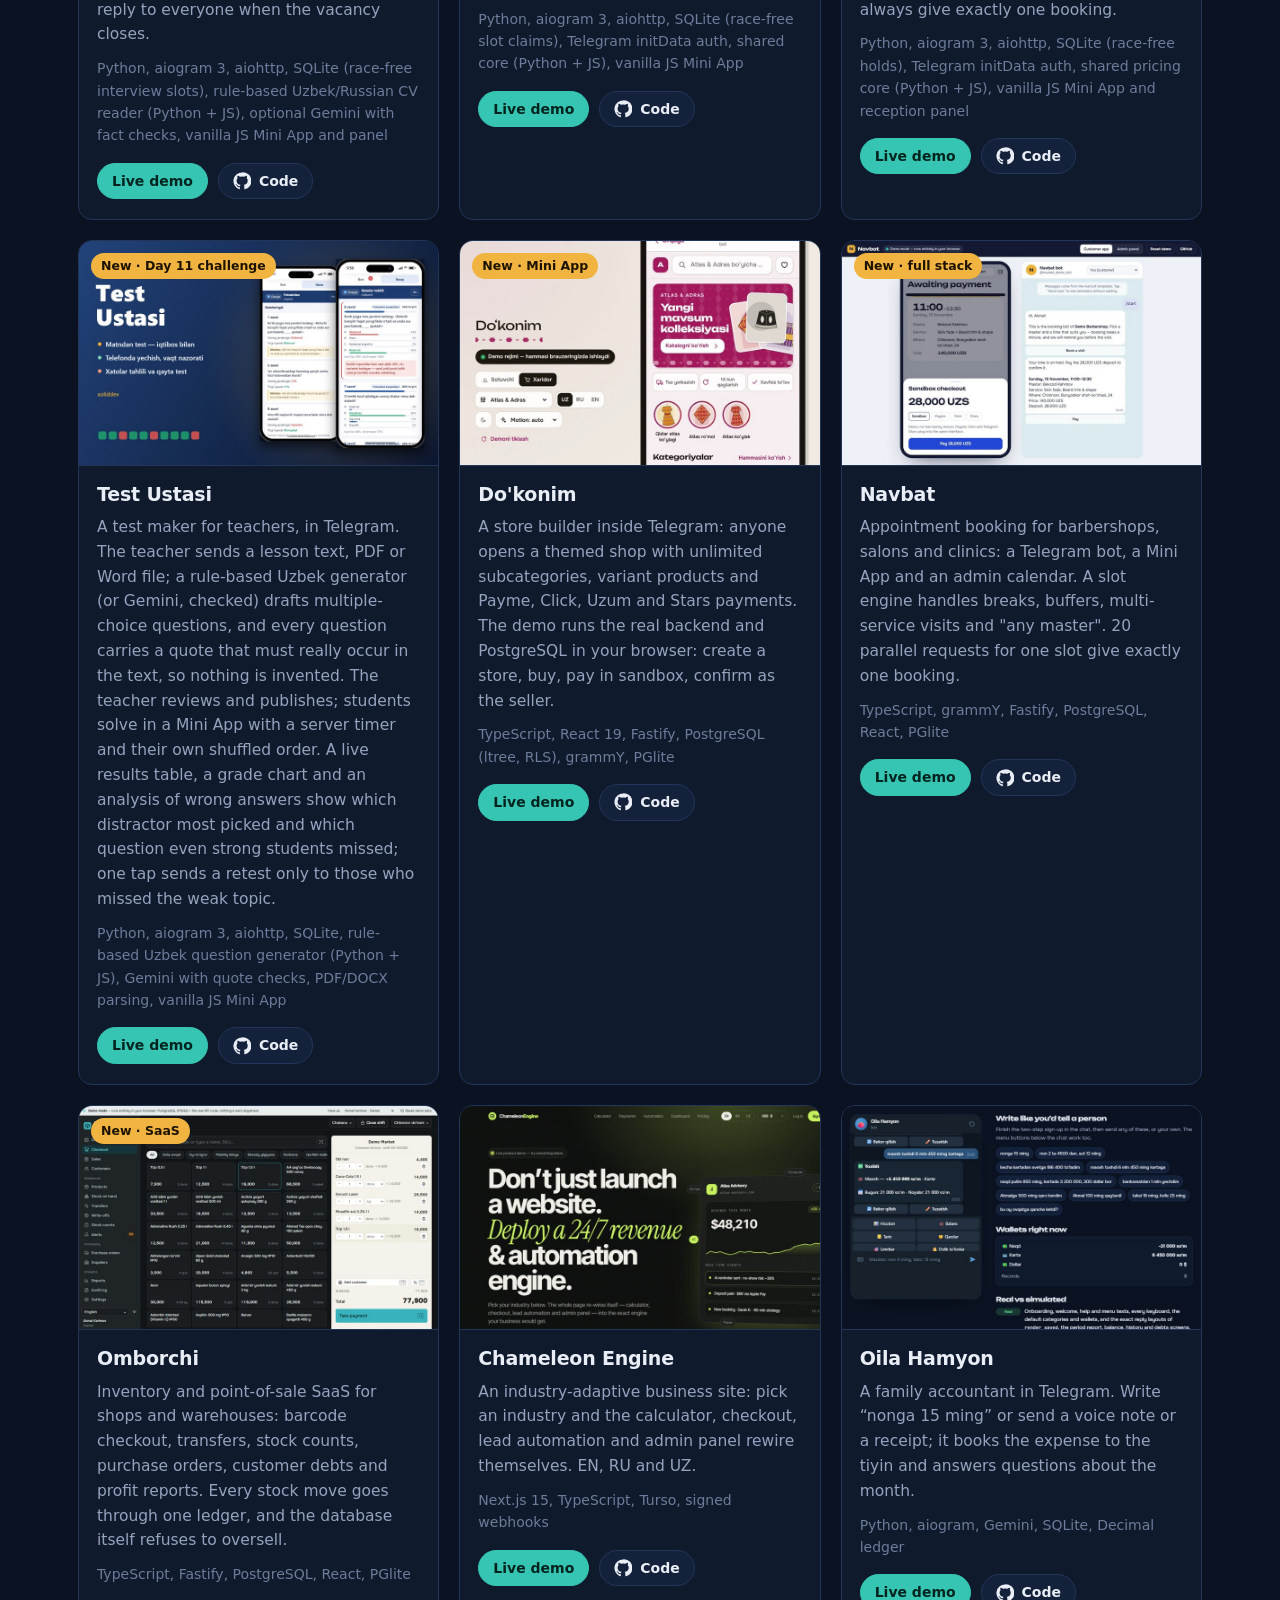
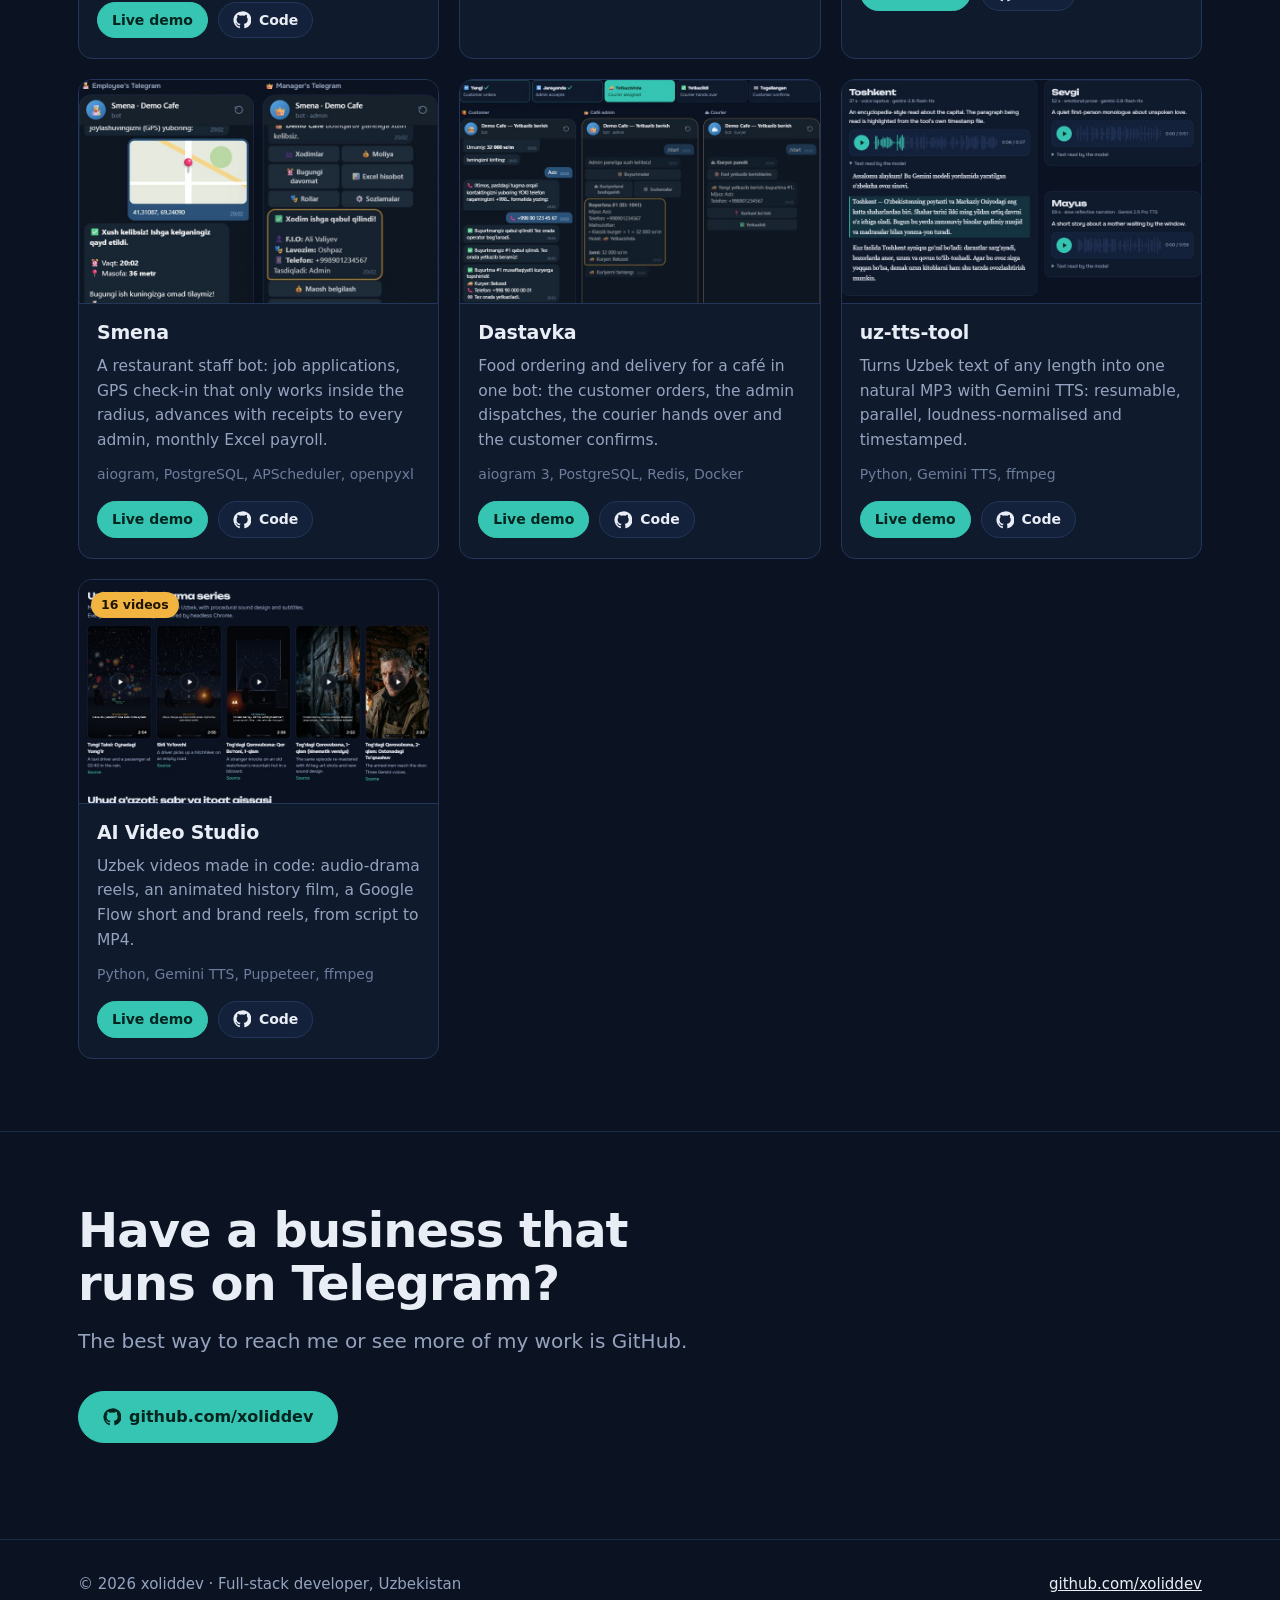
==== commit ae5045f6: "Add Qurilish Smeta (day 16 challenge): card, thumbnail, sitemap Co-Authored-By: Claude Opus 5.5 <nor" ====
--- a/index.html
+++ b/index.html
@@ -333,6 +333,18 @@
           </div>
         </article>
         <article class="proj">
+          <a class="proj-thumb" href="/qurilish-smeta/" tabindex="-1" aria-hidden="true"><img src="assets/img/thumbs/qurilish-smeta.jpg" alt="" loading="lazy" width="800" height="500"><span class="badge-play"><span class="l-en">New · Day 16 challenge</span><span class="l-uz">Yangi · 16-kun chellenj</span></span></a>
+          <div class="proj-body">
+            <h3><a href="/qurilish-smeta/">Qurilish Smeta</a></h3>
+            <p class="l-en">A renovation estimate site for families and ustas. Enter rooms by length, width and height with doors and windows, pick the job for each surface (putty and paint, wallpaper, tile, laminate, stretch ceiling, skirting) and a material tier; real coverage norms turn it into whole bags, boxes and rolls, priced to the so'm from an editable price table, with labour shown separately. Loose materials are summed across the flat before rounding, which saves real money. A live CSS 3D room redraws as you type, impossible openings get a friendly message, and a one-tap PDF smeta matches the screen to the so'm. 76 KB, no server.</p><p class="l-uz">Ta'mir smetasi sayti: oila va ustalar uchun. Xonalarni uzunlik, kenglik va balandlik, eshik va derazalari bilan kiritasiz, har bir sirt uchun ishni tanlaysiz: shpaklyovka va bo'yoq, oboy, kafel, laminat, natyajnoy potolok, plintus. Sayt me'yorlar bo'yicha butun qop, quti va rulongacha hisoblaydi, narxni so'mgacha chiqaradi, usta haqi alohida ko'rsatiladi. Xona 3D ko'rinishda yozgan sari chiziladi, noto'g'ri o'lchamga tushunarli ogohlantirish chiqadi, PDF smeta ekrandagi bilan so'mma-so'm bir xil.</p>
+            <p class="proj-tech">Vanilla JS, integer arithmetic with hand-checked coverage norms, CSS 3D room, hand-written PDF, static GitHub Pages site</p>
+            <div class="btn-row">
+              <a class="btn btn-primary btn-small" href="/qurilish-smeta/"><span class="l-en">Live demo</span><span class="l-uz">Jonli demo</span></a>
+              <a class="btn btn-small" href="https://github.com/xoliddev/qurilish-smeta" target="_blank" rel="noopener"><svg viewBox="0 0 24 24" fill="currentColor" aria-hidden="true"><path d="M12 .5a11.5 11.5 0 0 0-3.6 22.4c.6.1.8-.3.8-.6v-2c-3.2.7-3.9-1.5-3.9-1.5-.5-1.3-1.3-1.7-1.3-1.7-1-.7.1-.7.1-.7 1.2.1 1.8 1.2 1.8 1.2 1 1.8 2.8 1.3 3.5 1 .1-.8.4-1.3.7-1.6-2.6-.3-5.3-1.3-5.3-5.7 0-1.3.5-2.3 1.2-3.1-.1-.3-.5-1.5.1-3.1 0 0 1-.3 3.2 1.2a11 11 0 0 1 5.8 0c2.2-1.5 3.2-1.2 3.2-1.2.6 1.6.2 2.8.1 3.1.8.8 1.2 1.9 1.2 3.1 0 4.4-2.7 5.4-5.3 5.7.4.4.8 1.1.8 2.2v3.3c0 .3.2.7.8.6A11.5 11.5 0 0 0 12 .5z"/></svg><span class="l-en">Code</span><span class="l-uz">Kod</span></a>
+            </div>
+          </div>
+        </article>
+        <article class="proj">
           <a class="proj-thumb" href="/taksi-hisob/" tabindex="-1" aria-hidden="true"><img src="assets/img/thumbs/taksi-hisob.jpg" alt="" loading="lazy" width="800" height="500"><span class="badge-play"><span class="l-en">New · Day 15 challenge</span><span class="l-uz">Yangi · 15-kun chellenj</span></span></a>
           <div class="proj-body">
             <h3><a href="/taksi-hisob/">Taksi Hisob</a></h3>
